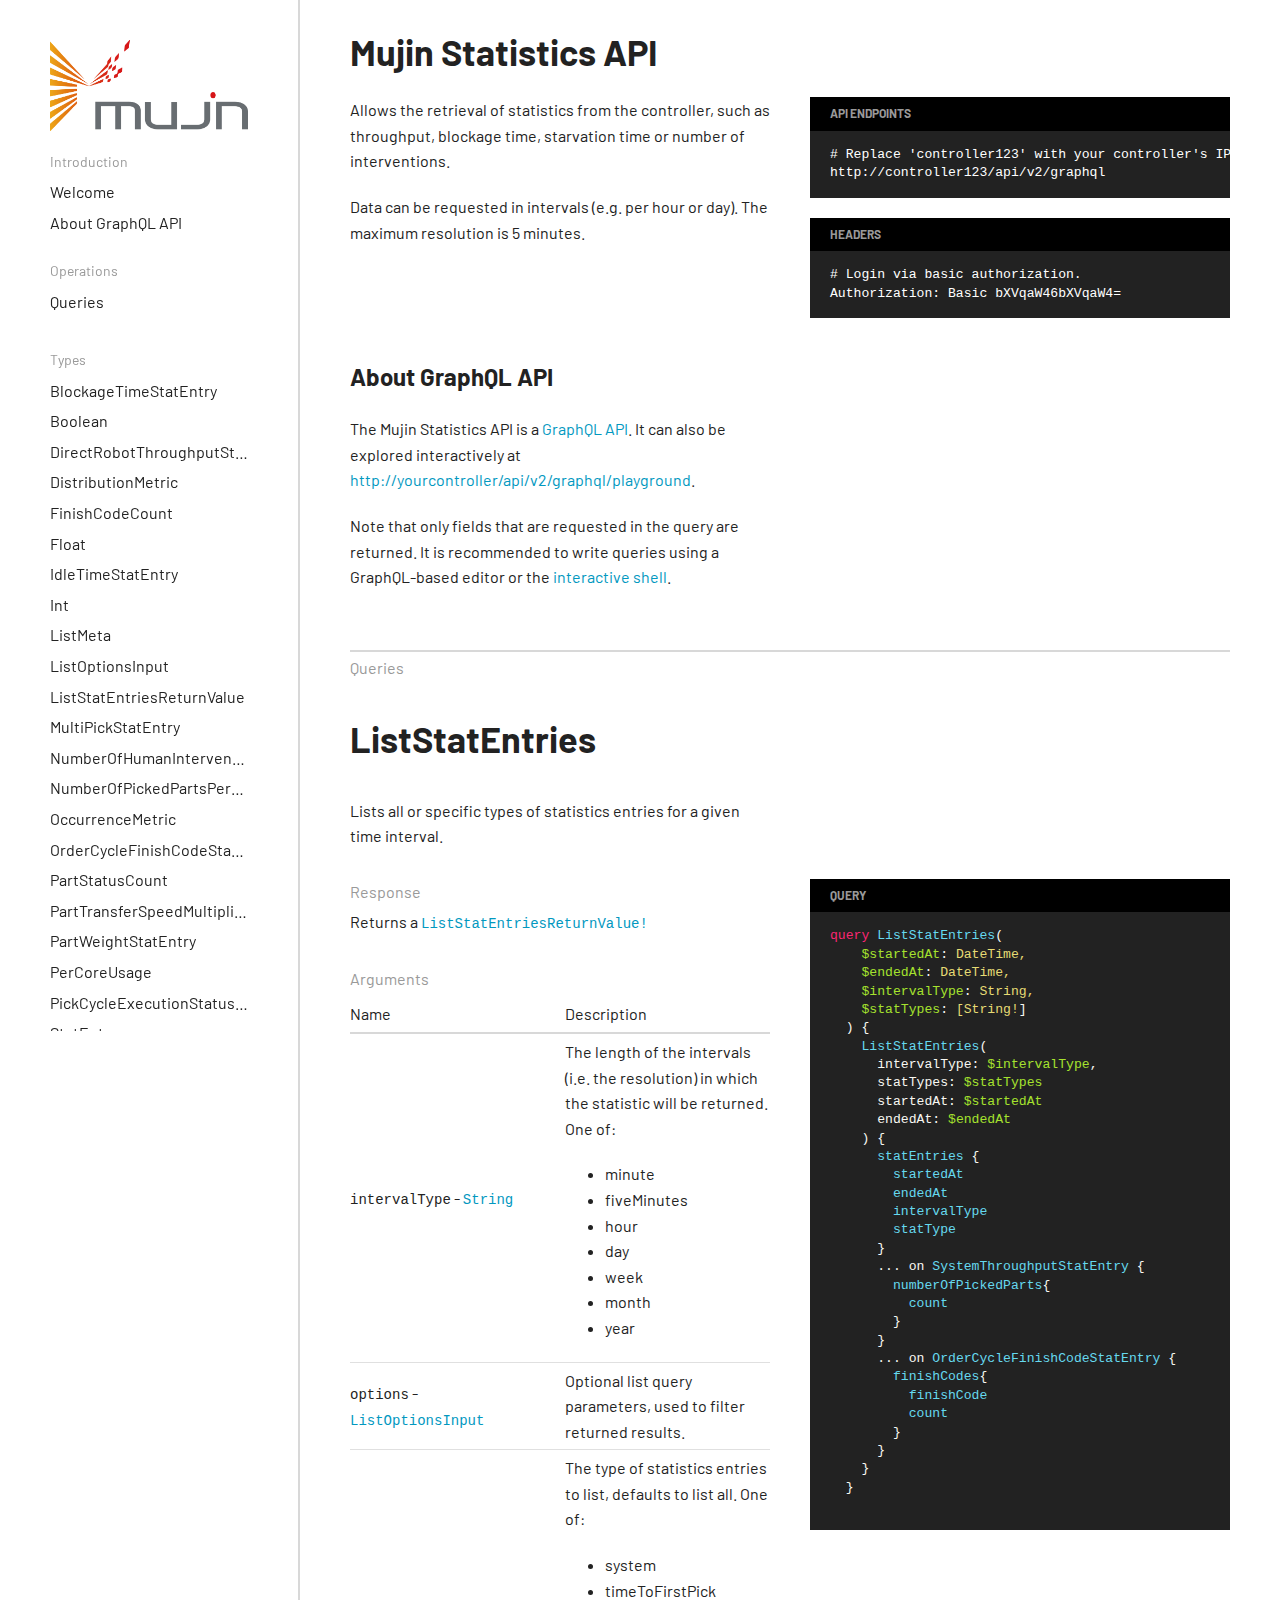
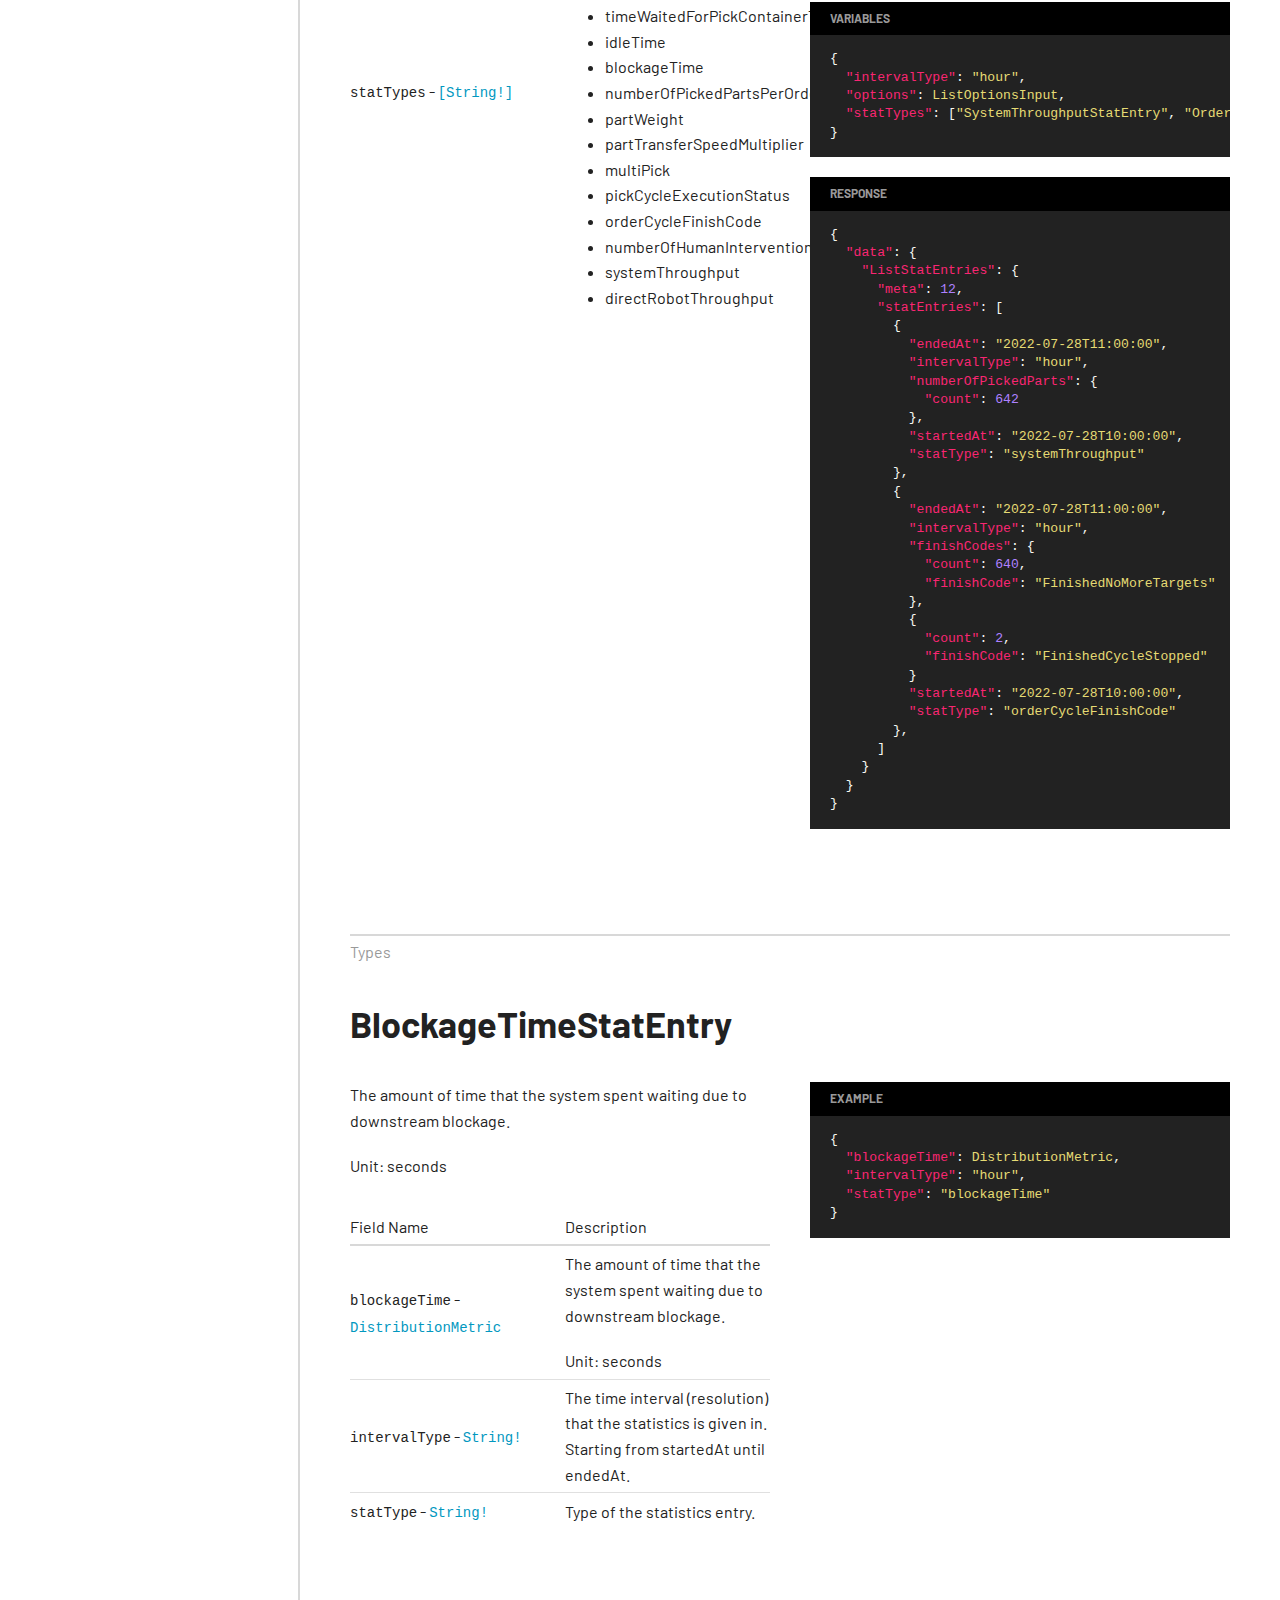
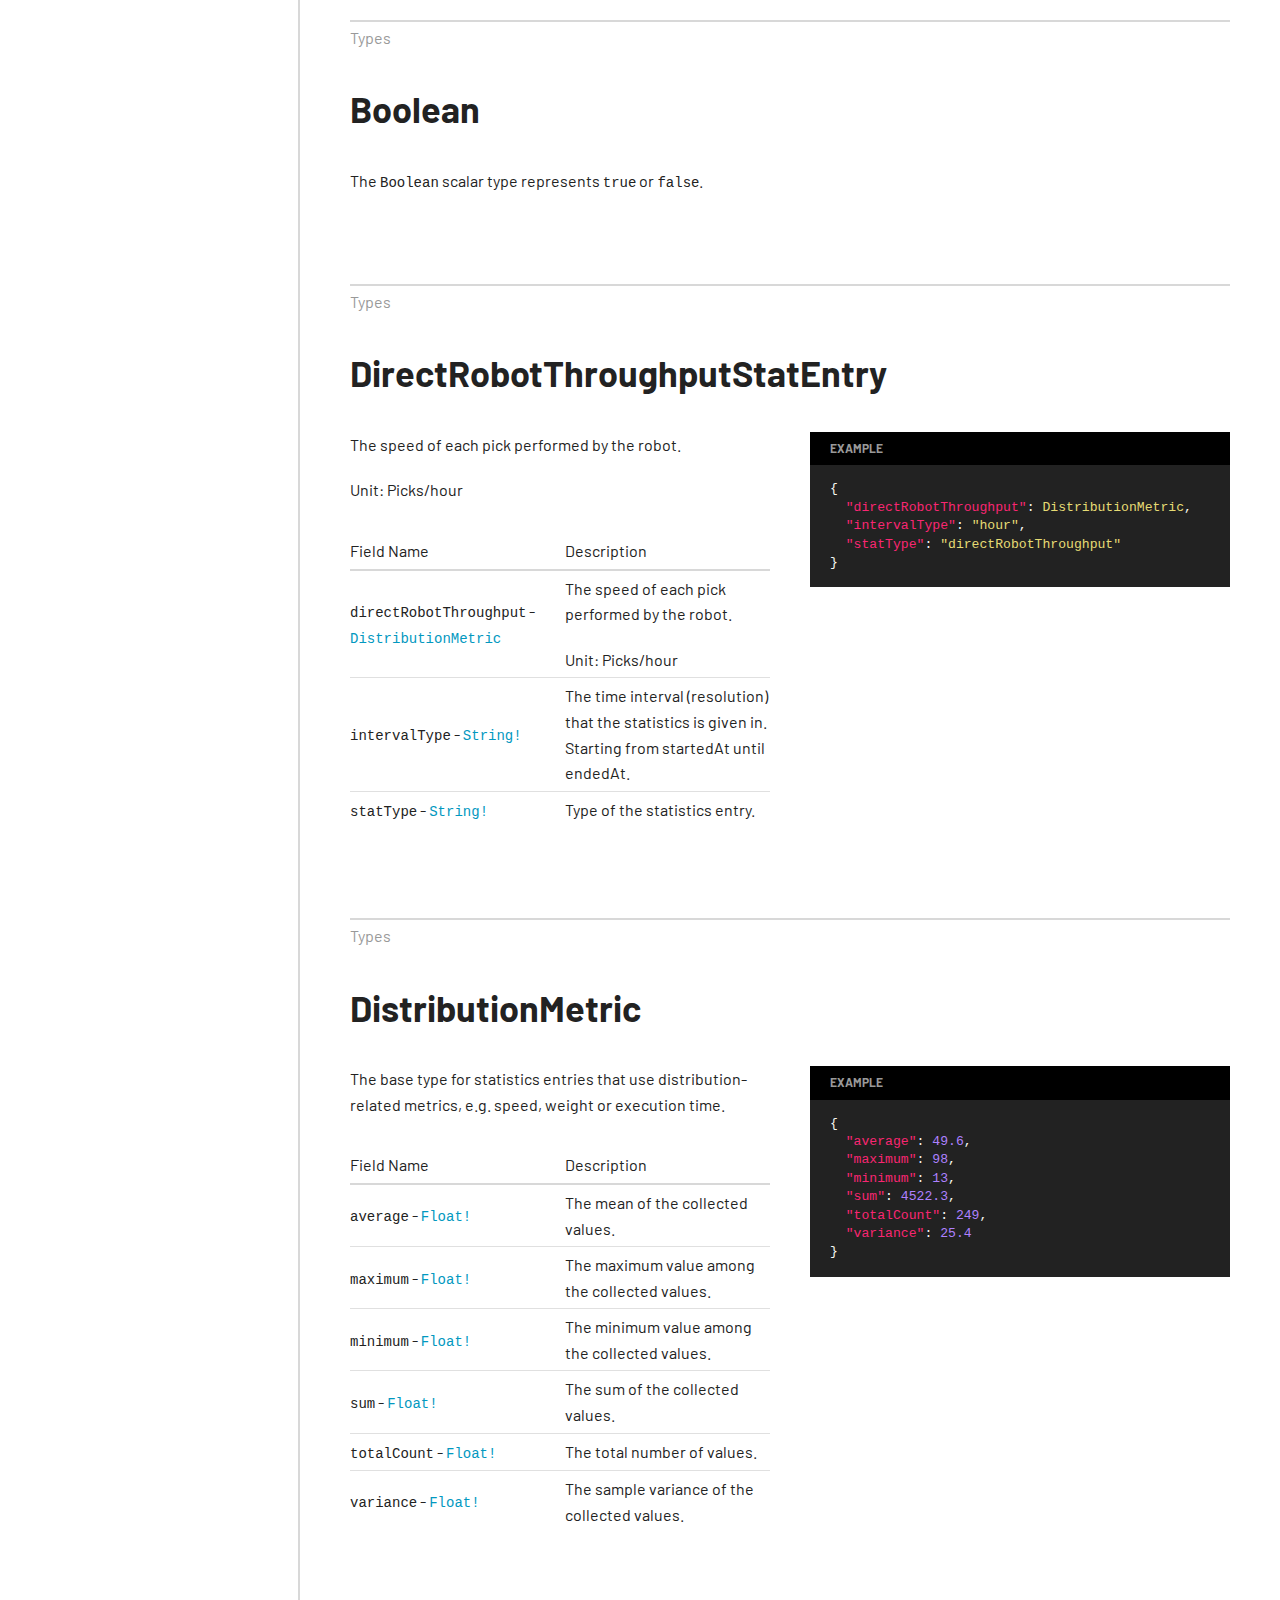
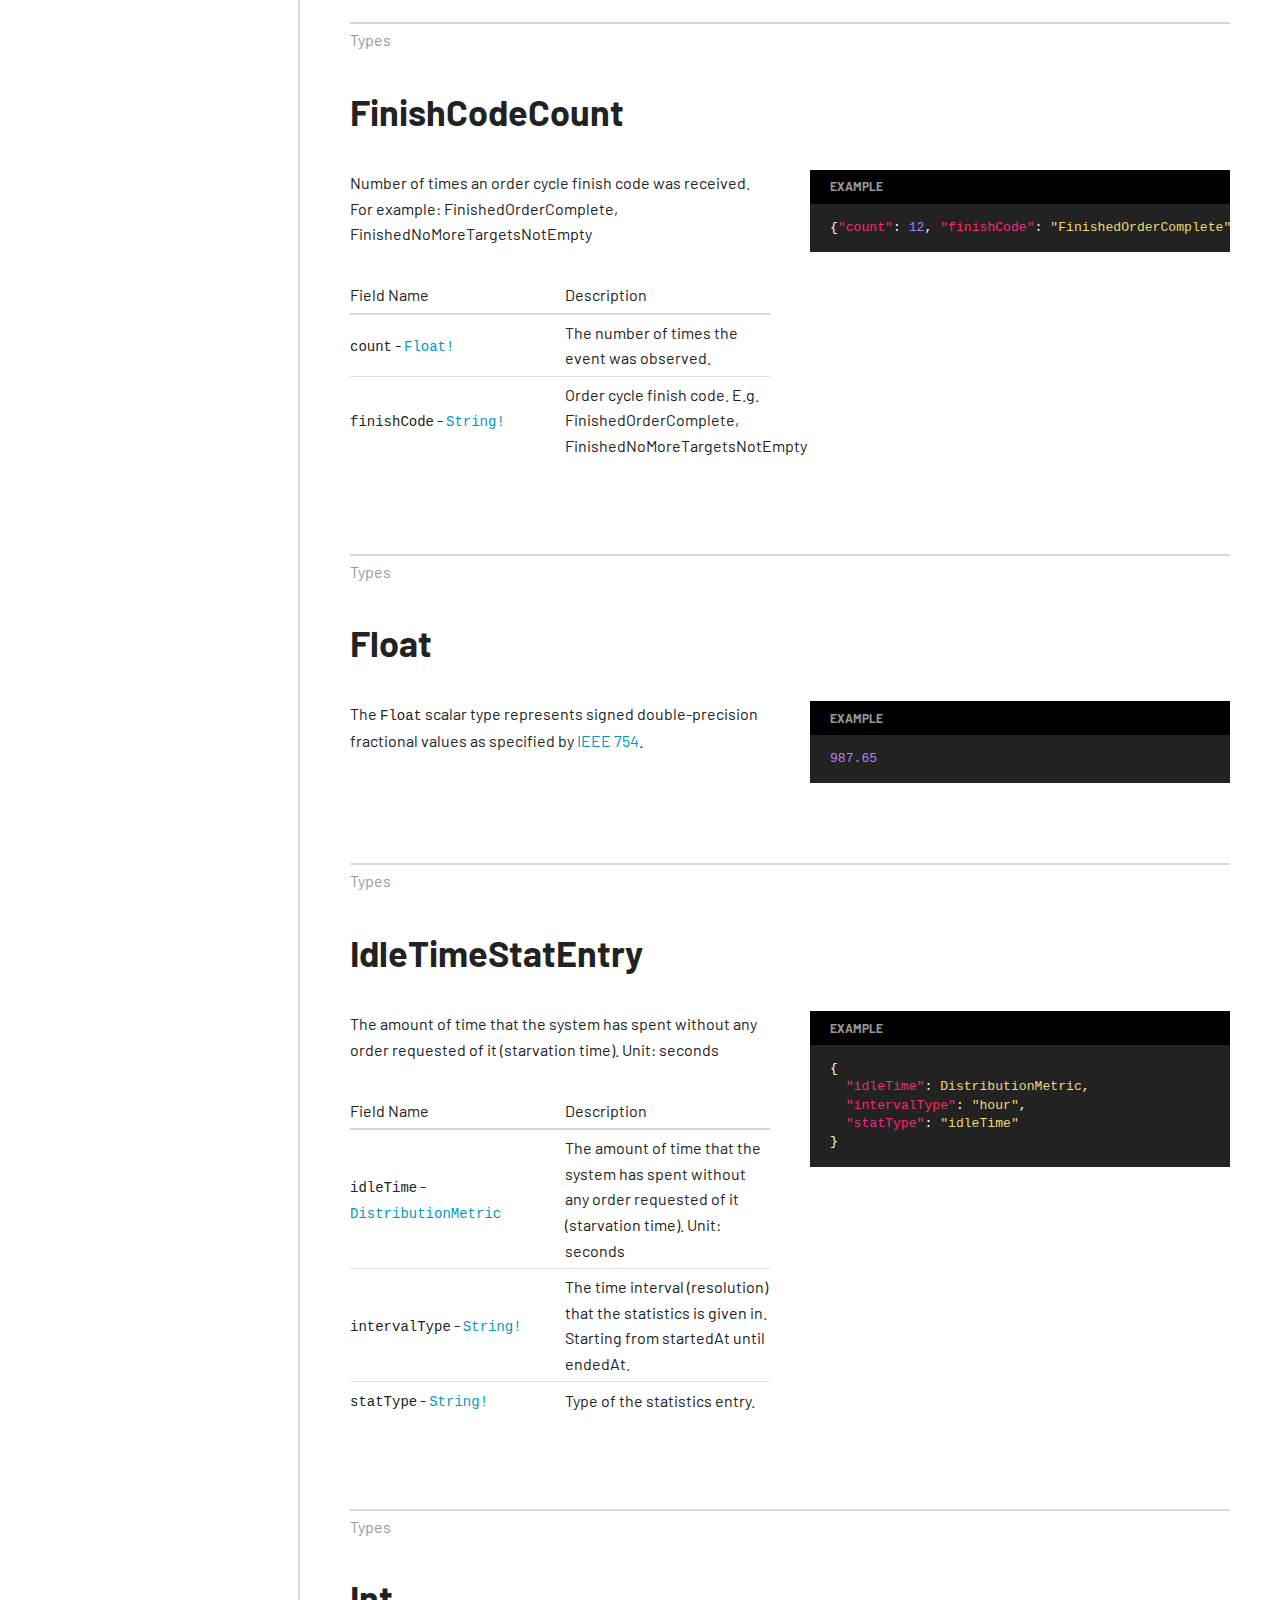
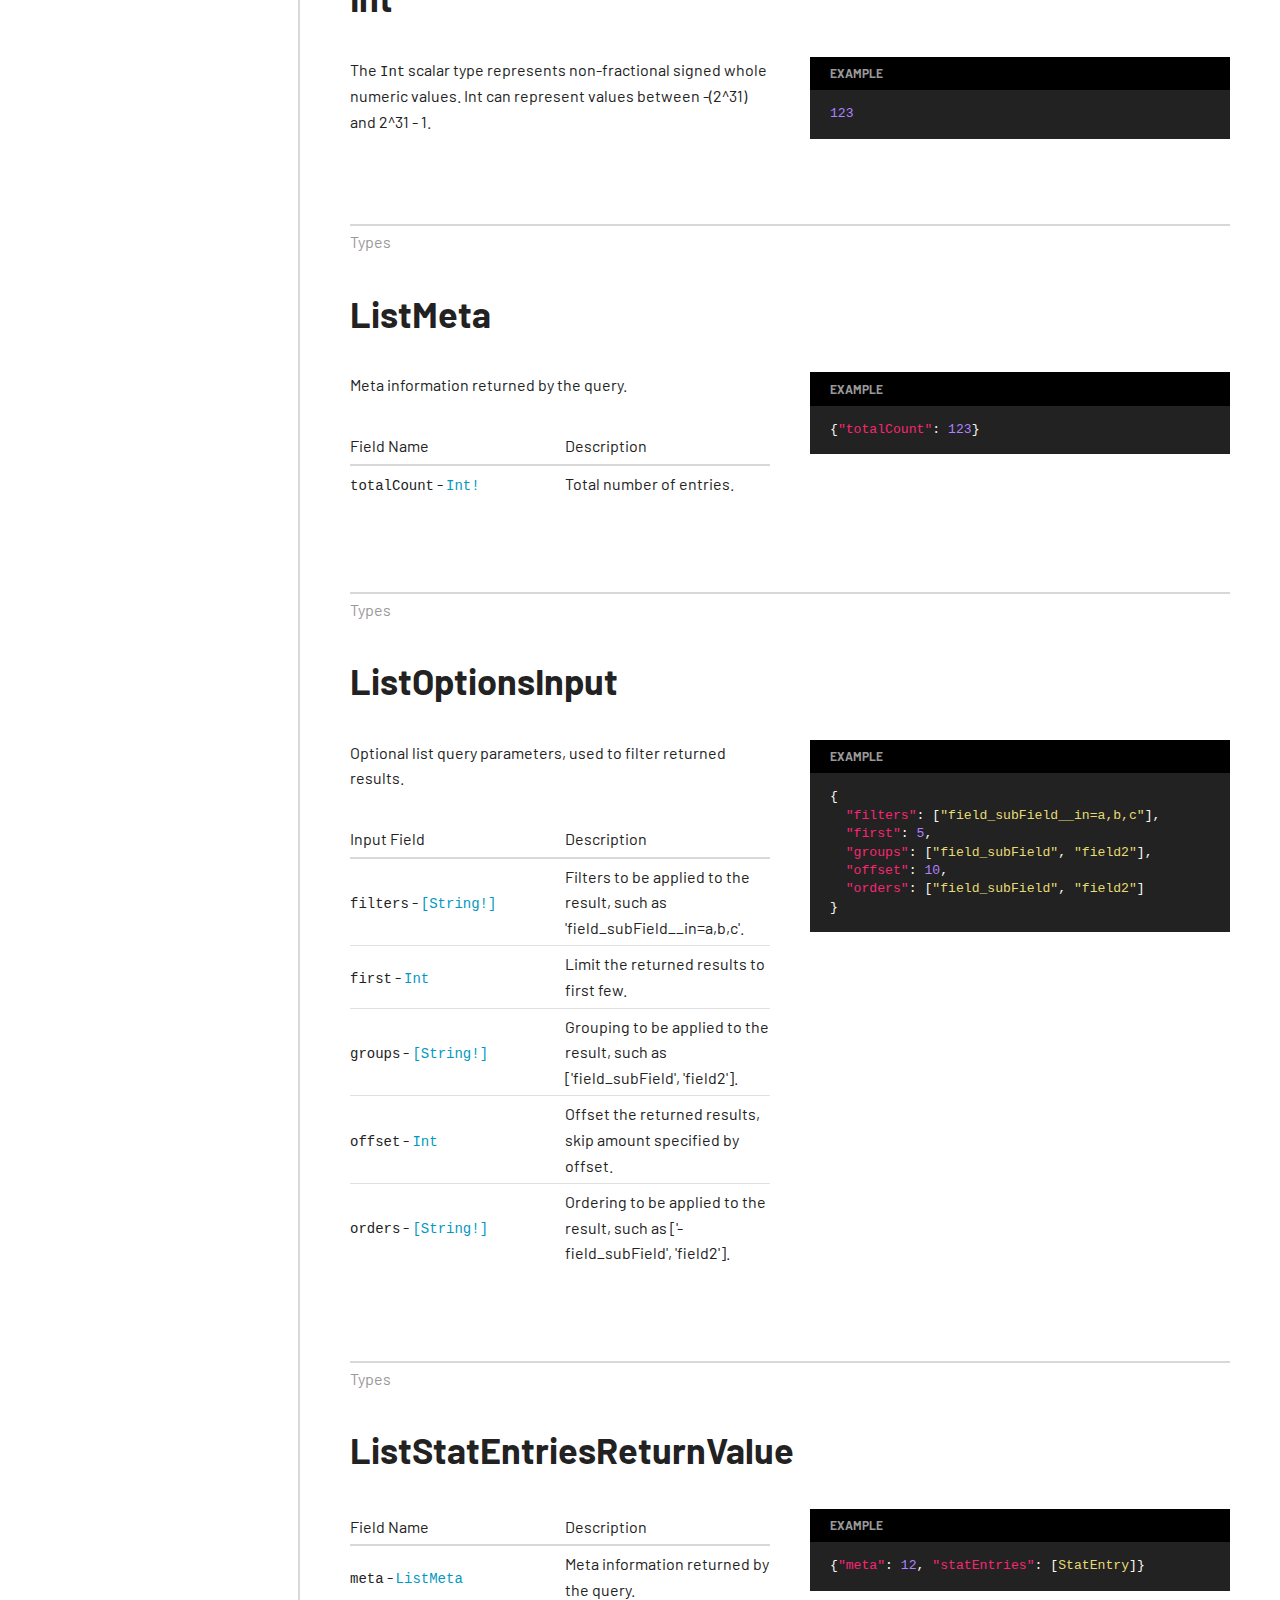
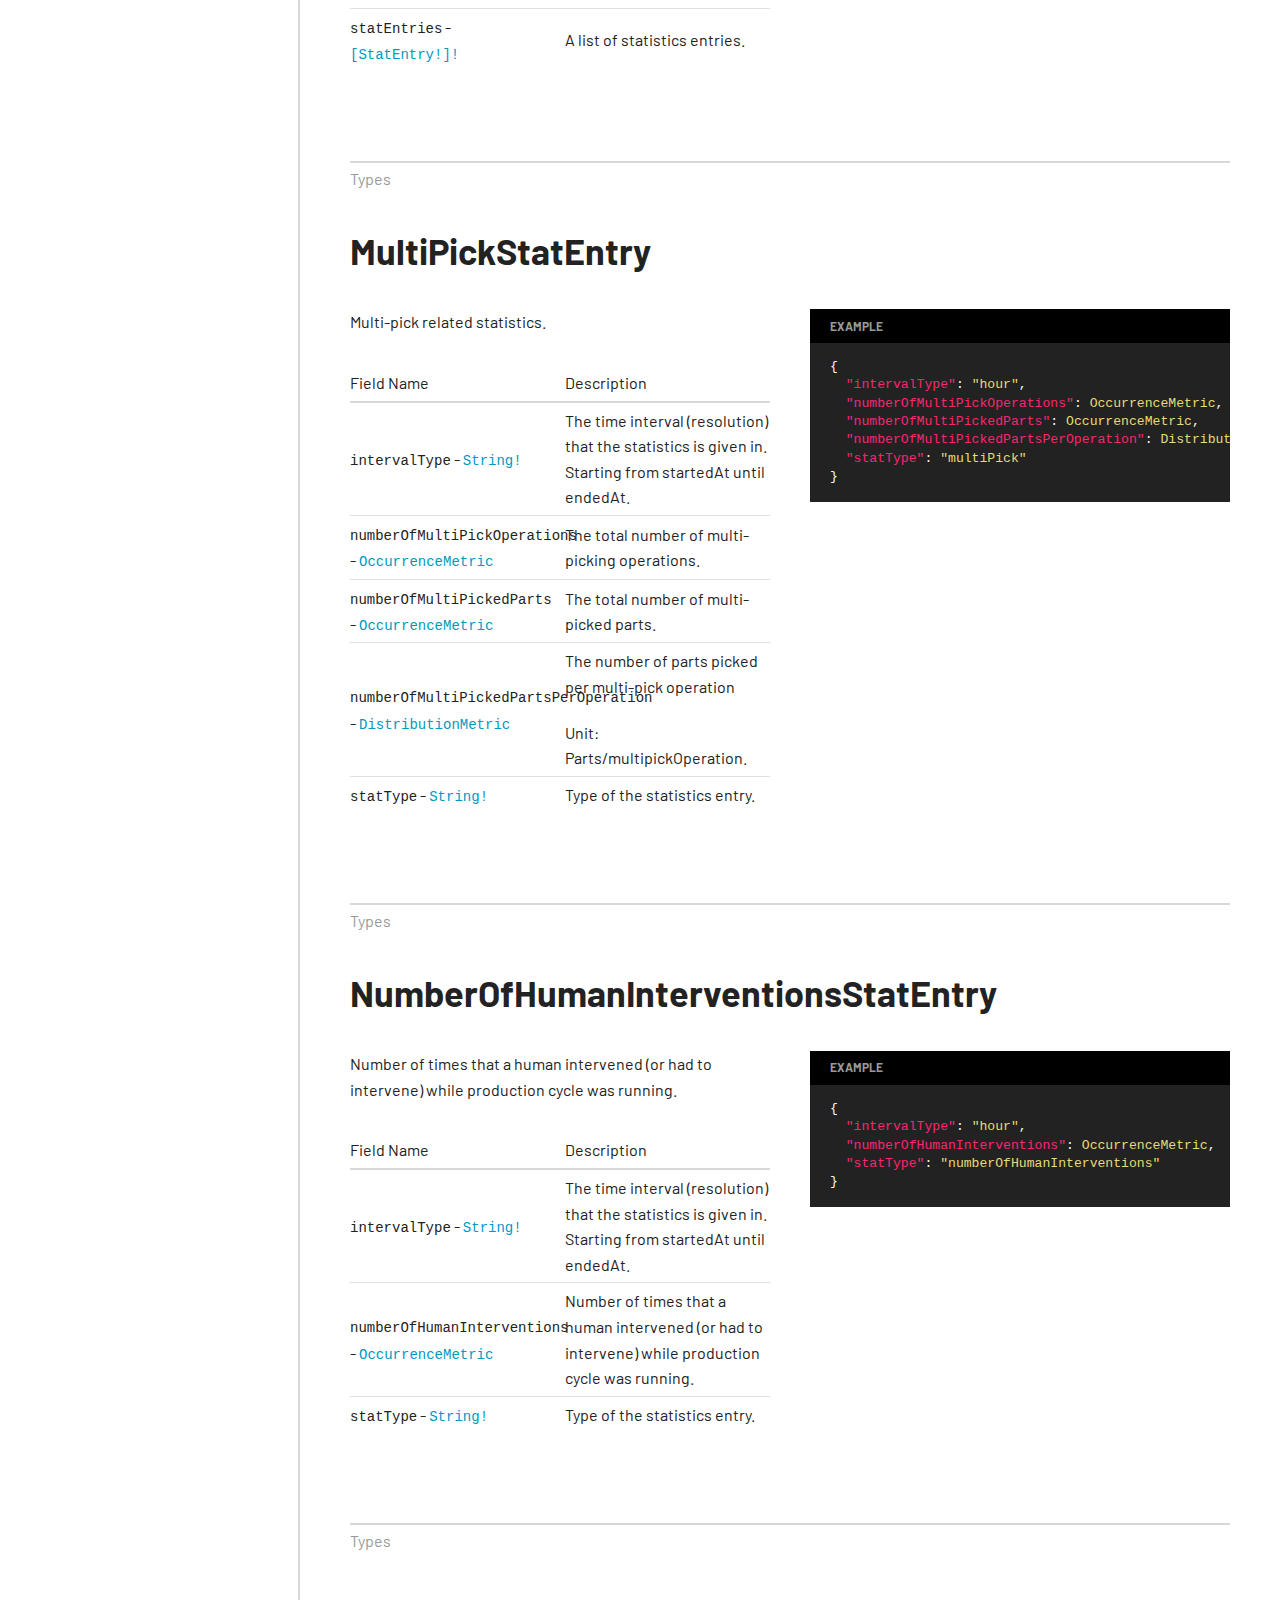
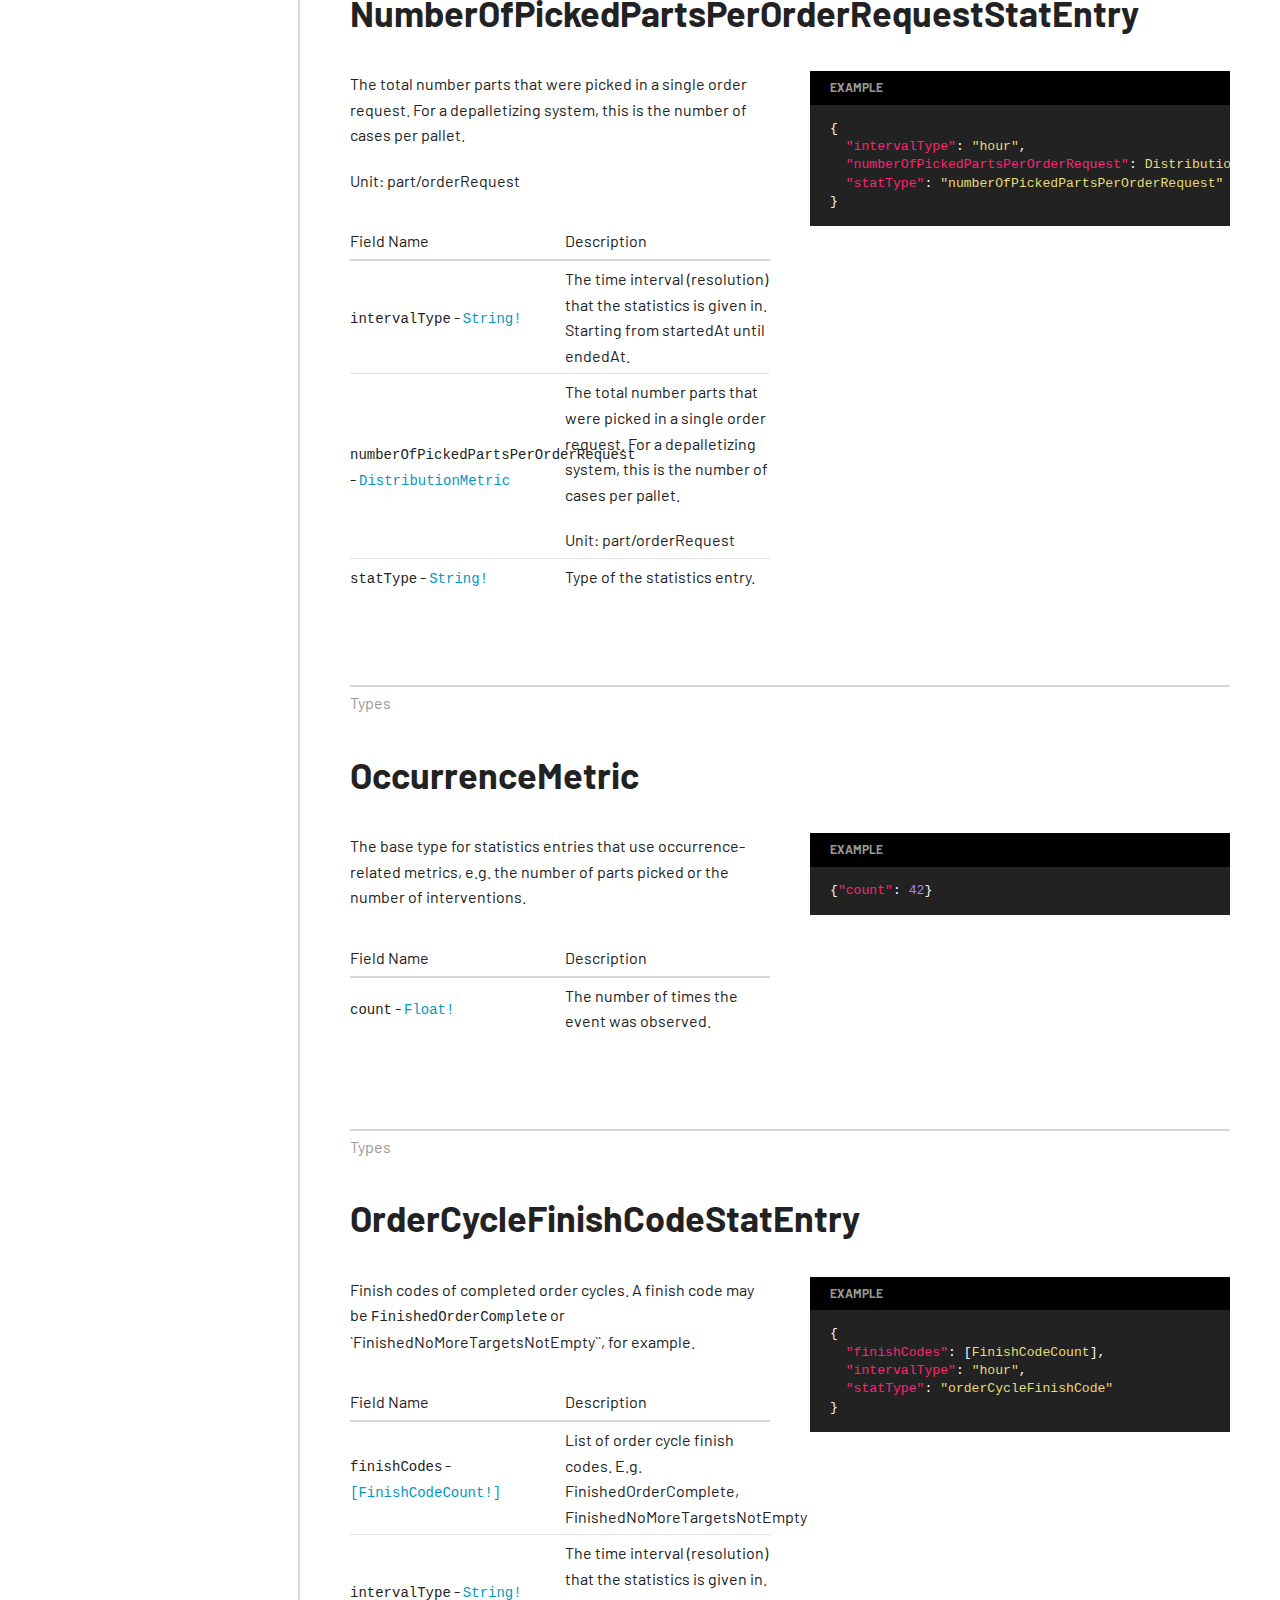
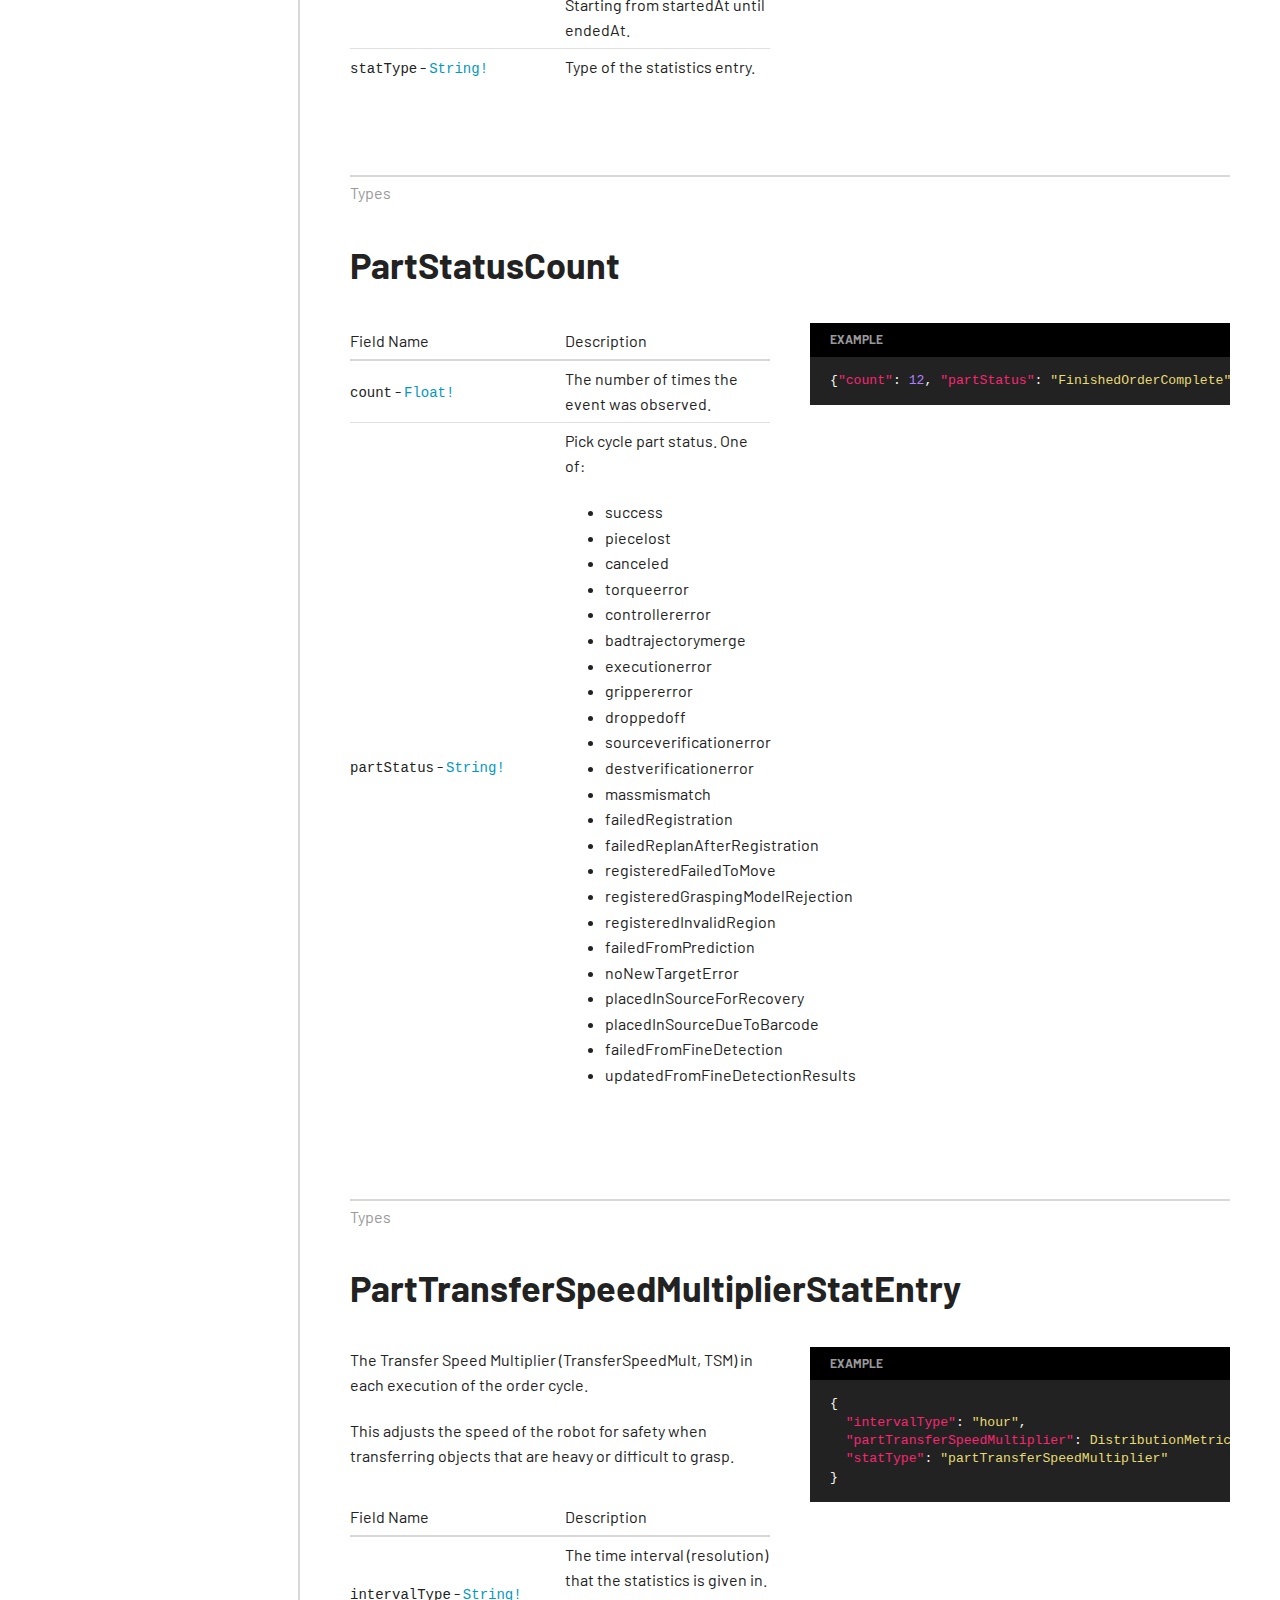
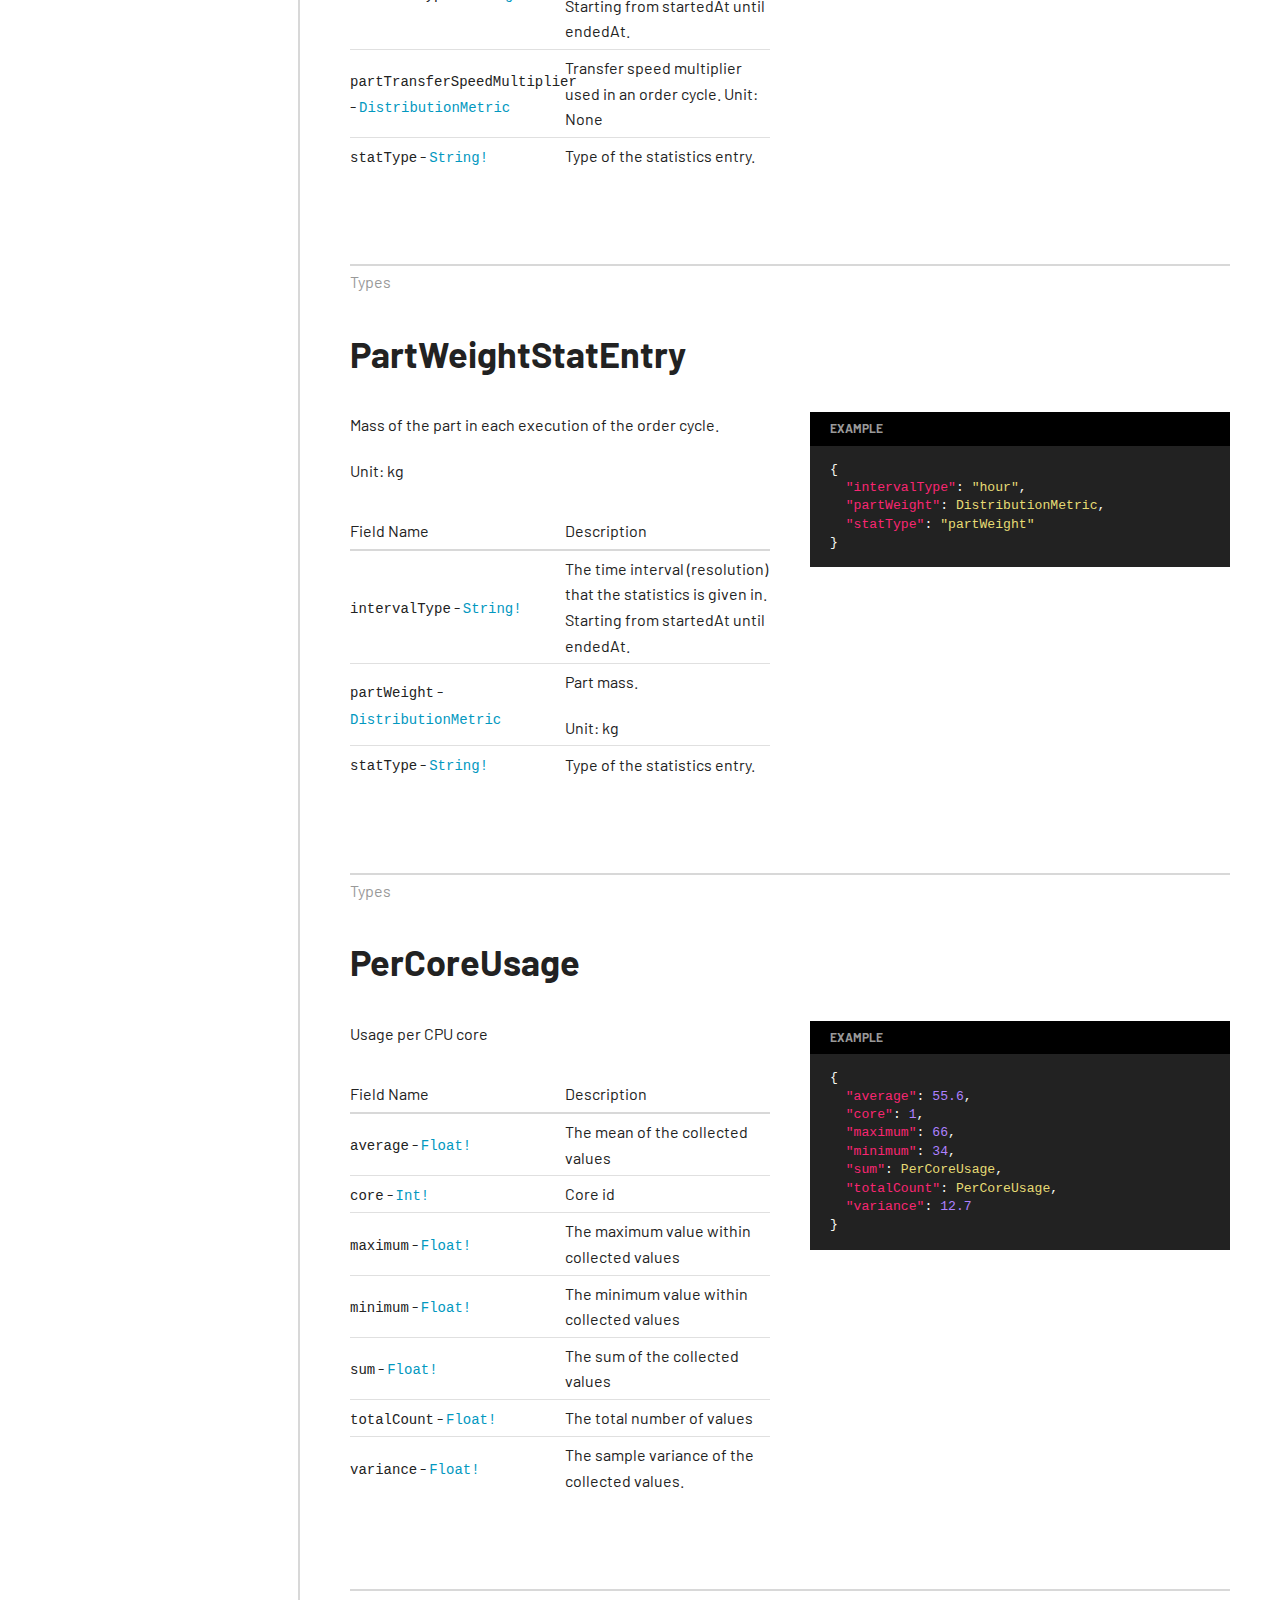
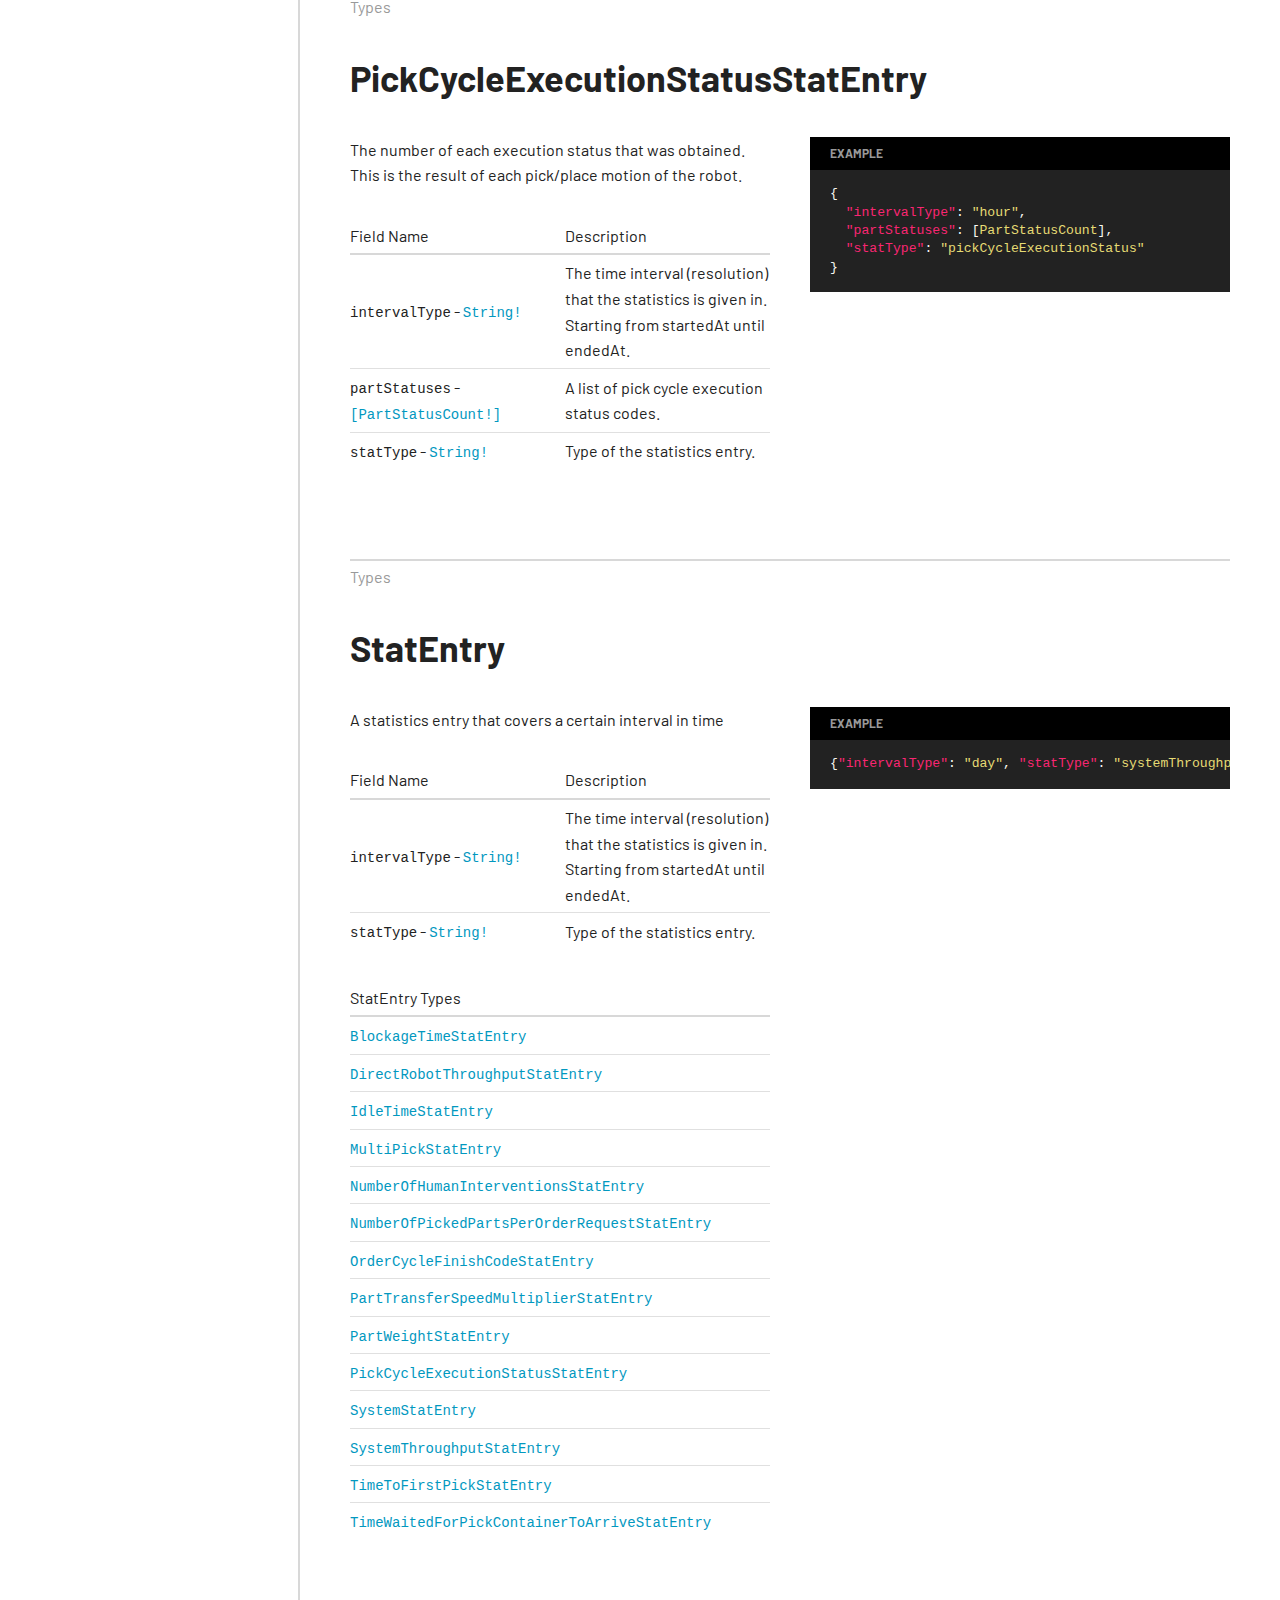
==== en/statsapi/index.html @ 2dc6da7b "deploy: c2500e55e8321f5e32e0550d6ab6f8b3607eb8a6" ====
<!doctype html>
<html class="no-js" lang="en">
  <head>
    <meta charset="utf-8" />
    <meta name="viewport" content="width=device-width, initial-scale=1.0" />
    <link rel="icon" type="image/png" href="images/favicon.png" sizes="32x32">
    <title>Mujin Statistics API</title>
    <link rel="stylesheet" href="stylesheets/spectaql.min.css" />
    <script src="javascripts/spectaql.min.js"></script>
  </head>
  <body id="spectaql">
    <div id="page" class="drawer-layout">
      <div id="sidebar">
        <div class="sidebar-top-container">
          <div id="logo">
            <img src="images/logo.png" title="Mujin Statistics API" /> </div>
          <button class="close-button" type="button">
            <span aria-hidden="true">×</span>
            <span class="sr-only">Close menu</span>
          </button>
        </div>
        <nav id="nav" role="navigation">
          <div class="nav-group">
            <h4 class="nav-group-title">Introduction</h4>
            <ul class="nav-group-items">
              <li>
                <a href="#introduction">Welcome</a>
              </li>
              <li>
                <a href="#introduction-item-0">About GraphQL API</a>
              </li>
            </ul>
          </div>
          <div class="nav-group">
            <h4 class="nav-group-title">Operations</h4>
            <ul class="nav-group-items">
              <li class="nav-group-section">
                <h5 class="nav-group-section-title">
                  <a href="#group-Operations-Queries">Queries</a>
                </h5>
                <ul class="nav-group-section-items">
                  <li>
                    <a href="#query-ListStatEntries">ListStatEntries</a>
                  </li>
                </ul>
              </li>
              <li>
                <a href="#"></a>
              </li>
            </ul>
          </div>
          <div class="nav-group">
            <h4 class="nav-group-title">Types</h4>
            <ul class="nav-group-items">
              <li>
                <a href="#definition-BlockageTimeStatEntry">BlockageTimeStatEntry</a>
              </li>
              <li>
                <a href="#definition-Boolean">Boolean</a>
              </li>
              <li>
                <a href="#definition-DirectRobotThroughputStatEntry">DirectRobotThroughputStatEntry</a>
              </li>
              <li>
                <a href="#definition-DistributionMetric">DistributionMetric</a>
              </li>
              <li>
                <a href="#definition-FinishCodeCount">FinishCodeCount</a>
              </li>
              <li>
                <a href="#definition-Float">Float</a>
              </li>
              <li>
                <a href="#definition-IdleTimeStatEntry">IdleTimeStatEntry</a>
              </li>
              <li>
                <a href="#definition-Int">Int</a>
              </li>
              <li>
                <a href="#definition-ListMeta">ListMeta</a>
              </li>
              <li>
                <a href="#definition-ListOptionsInput">ListOptionsInput</a>
              </li>
              <li>
                <a href="#definition-ListStatEntriesReturnValue">ListStatEntriesReturnValue</a>
              </li>
              <li>
                <a href="#definition-MultiPickStatEntry">MultiPickStatEntry</a>
              </li>
              <li>
                <a href="#definition-NumberOfHumanInterventionsStatEntry">NumberOfHumanInterventionsStatEntry</a>
              </li>
              <li>
                <a href="#definition-NumberOfPickedPartsPerOrderRequestStatEntry">NumberOfPickedPartsPerOrderRequestStatEntry</a>
              </li>
              <li>
                <a href="#definition-OccurrenceMetric">OccurrenceMetric</a>
              </li>
              <li>
                <a href="#definition-OrderCycleFinishCodeStatEntry">OrderCycleFinishCodeStatEntry</a>
              </li>
              <li>
                <a href="#definition-PartStatusCount">PartStatusCount</a>
              </li>
              <li>
                <a href="#definition-PartTransferSpeedMultiplierStatEntry">PartTransferSpeedMultiplierStatEntry</a>
              </li>
              <li>
                <a href="#definition-PartWeightStatEntry">PartWeightStatEntry</a>
              </li>
              <li>
                <a href="#definition-PerCoreUsage">PerCoreUsage</a>
              </li>
              <li>
                <a href="#definition-PickCycleExecutionStatusStatEntry">PickCycleExecutionStatusStatEntry</a>
              </li>
              <li>
                <a href="#definition-StatEntry">StatEntry</a>
              </li>
              <li>
                <a href="#definition-String">String</a>
              </li>
              <li>
                <a href="#definition-SystemCPUStatus">SystemCPUStatus</a>
              </li>
              <li>
                <a href="#definition-SystemMemoryStatus">SystemMemoryStatus</a>
              </li>
              <li>
                <a href="#definition-SystemStatEntry">SystemStatEntry</a>
              </li>
              <li>
                <a href="#definition-SystemThroughputStatEntry">SystemThroughputStatEntry</a>
              </li>
              <li>
                <a href="#definition-TimeToFirstPickStatEntry">TimeToFirstPickStatEntry</a>
              </li>
              <li>
                <a href="#definition-TimeWaitedForPickContainerToArriveStatEntry">TimeWaitedForPickContainerToArriveStatEntry</a>
              </li>
            </ul>
          </div>
        </nav>
      </div>
      <div id="docs">
        <div id="mobile-navbar">
          <button class="sidebar-open-button" type="button">
            <span class="hamburger"></span>
            <span class="sr-only">All topics</span>
          </button>
        </div>
        <article id="content">
          <h1 class="doc-heading">Mujin Statistics API</h1>
          <div id="introduction" data-traverse-target="introduction">
            <div id="welcome" class="doc-row">
              <div class="doc-copy">
                <p>Allows the retrieval of statistics from the controller, such as throughput, blockage time, starvation time or number of interventions.</p>
                <p>Data can be requested in intervals (e.g. per hour or day). The maximum resolution is 5 minutes.</p>
              </div>
              <div class="doc-examples">
                <div class="example-section welcome-api-endpoints-section example-section-is-code">
                  <h5>API Endpoints</h5> <pre><code># Replace &#x27;controller123&#x27; with your controller&#x27;s IP:
http://controller123/api/v2/graphql
</code></pre> </div>
                <div class="example-section welcome-api-endpoints-section example-section-is-code">
                  <h5>Headers</h5> <pre><code># Login via basic authorization.
Authorization: Basic bXVqaW46bXVqaW4&#x3D;</code></pre> </div>
              </div>
            </div>
            <div id="introduction-item-0" class="introduction-item" data-traverse-target="introduction-item-0">
              <h2 class="introduction-item-title">About GraphQL API</h2>
              <div class="doc-row">
                <div class="doc-copy">
                  <p>The Mujin Statistics API is a
                    <a href="https://graphql.org/learn/">GraphQL API</a>. It can also be explored interactively at
                    <a href="http://yourcontroller/api/v2/graphql/playground">http://yourcontroller/api/v2/graphql/playground</a>.</p>
                  <p>Note that only fields that are requested in the query are returned. It is recommended to write queries using a GraphQL-based editor or the
                    <a href="http://yourcontroller/api/v2/graphql/playground">interactive shell</a>.</p>
                </div>
                <div class="doc-examples"> </div>
              </div>
            </div>
          </div>
          <h1 id="group-Operations-Queries" class="group-heading" data-traverse-target="group-Operations-Queries">Queries</h1>
          <section id="query-ListStatEntries" class="operation operation-query" data-traverse-target="query-ListStatEntries">
            <h2 class="operation-heading "> <code>ListStatEntries</code> </h2>
            <div class="doc-row">
              <div class="doc-copy">
                <div class="operation-description doc-copy-section">
                  <h5>Description</h5>
                  <p>Lists all or specific types of statistics entries for a given time interval.</p>
                </div>
              </div>
            </div>
            <div class="doc-row">
              <div class="doc-copy">
                <div class="operation-response doc-copy-section">
                  <h5>Response</h5>
                  <p> Returns a
                    <a href="#definition-ListStatEntriesReturnValue"><code>ListStatEntriesReturnValue!</code></a>
                  </p>
                </div>
                <div class="operation-arguments doc-copy-section">
                  <h5>Arguments</h5>
                  <table>
                    <thead>
                      <tr>
                        <th>Name</th>
                        <th>Description</th>
                      </tr>
                    </thead>
                    <tbody>
                      <tr>
                        <td>
                          <span class="property-name"><code>intervalType</code></span> -
                          <span class="property-type">
                            <a href="#definition-String"><code>String</code></a>
                          </span>
                        </td>
                        <td>
                          <p>The length of the intervals (i.e. the resolution) in which the statistic will be returned. One of:</p>
                          <ul>
                            <li>minute</li>
                            <li>fiveMinutes</li>
                            <li>hour</li>
                            <li>day</li>
                            <li>week</li>
                            <li>month</li>
                            <li>year</li>
                          </ul>
                        </td>
                      </tr>
                      <tr>
                        <td>
                          <span class="property-name"><code>options</code></span> -
                          <span class="property-type">
                            <a href="#definition-ListOptionsInput"><code>ListOptionsInput</code></a>
                          </span>
                        </td>
                        <td> Optional list query parameters, used to filter returned results. </td>
                      </tr>
                      <tr>
                        <td>
                          <span class="property-name"><code>statTypes</code></span> -
                          <span class="property-type">
                            <a href="#definition-String"><code>[String!]</code></a>
                          </span>
                        </td>
                        <td>
                          <p>The type of statistics entries to list, defaults to list all. One of:</p>
                          <ul>
                            <li>system</li>
                            <li>timeToFirstPick</li>
                            <li>timeWaitedForPickContainerToArrive</li>
                            <li>idleTime</li>
                            <li>blockageTime</li>
                            <li>numberOfPickedPartsPerOrderRequest</li>
                            <li>partWeight</li>
                            <li>partTransferSpeedMultiplier</li>
                            <li>multiPick</li>
                            <li>pickCycleExecutionStatus</li>
                            <li>orderCycleFinishCode</li>
                            <li>numberOfHumanInterventions</li>
                            <li>systemThroughput</li>
                            <li>directRobotThroughput</li>
                          </ul>
                        </td>
                      </tr>
                    </tbody>
                  </table>
                </div>
              </div>
              <div class="doc-examples">
                <h4 class="example-heading">Example</h4>
                <div class="example-section example-section-is-code operation-query-example">
                  <h5>Query</h5>
                  <html>
                  <head></head>
                  <body><pre><code class="hljs language-gql"><span class="hljs-symbol"><span class="hljs-keyword">query</span> ListStatEntries<span class="hljs-tag">(
    <span class="hljs-code">$startedAt</span>:<span class="hljs-type"> DateTime,</span>
    <span class="hljs-code">$endedAt</span>:<span class="hljs-type"> DateTime,</span>
    <span class="hljs-code">$intervalType</span>:<span class="hljs-type"> String,</span>
    <span class="hljs-code">$statTypes</span>: <span class="hljs-type">[String!</span>]
  )</span> <span class="hljs-tag">{
    <span class="hljs-symbol">ListStatEntries<span class="hljs-tag">(
      intervalType: <span class="hljs-code">$intervalType</span>,
      statTypes: <span class="hljs-code">$statTypes</span>
      startedAt: <span class="hljs-code">$startedAt</span>
      endedAt: <span class="hljs-code">$endedAt</span>
    )</span> <span class="hljs-tag">{
      <span class="hljs-symbol">statEntries <span class="hljs-tag">{
        <span class="hljs-symbol">startedAt</span>
        <span class="hljs-symbol">endedAt</span>
        <span class="hljs-symbol">intervalType</span>
        <span class="hljs-symbol">statType</span>
      }</span></span>
      ... on <span class="hljs-symbol">SystemThroughputStatEntry <span class="hljs-tag">{
        <span class="hljs-symbol">numberOfPickedParts</span>{
          <span class="hljs-symbol">count</span>
        }
      }</span></span></span></span>
      ... on <span class="hljs-symbol">OrderCycleFinishCodeStatEntry <span class="hljs-tag">{
        <span class="hljs-symbol">finishCodes</span>{
          <span class="hljs-symbol">finishCode</span>
          <span class="hljs-symbol">count</span>
        }
      }</span></span>
    }</span></span>
  }</span></span>
  </code>

</pre> </body>
                  </html>
                </div>
                <div class="example-section example-section-is-code operation-variables-example">
                  <h5>Variables</h5>
                  <html>
                  <head></head>
                  <body><pre><code class="hljs language-json"><span class="hljs-punctuation">{</span>
  <span class="hljs-attr">"intervalType"</span><span class="hljs-punctuation">:</span> <span class="hljs-string">"hour"</span><span class="hljs-punctuation">,</span>
  <span class="hljs-attr">"options"</span><span class="hljs-punctuation">:</span> <span class="hljs-string">ListOptionsInput</span><span class="hljs-punctuation">,</span>
  <span class="hljs-attr">"statTypes"</span><span class="hljs-punctuation">:</span> <span class="hljs-punctuation">[</span><span class="hljs-string">"SystemThroughputStatEntry"</span><span class="hljs-punctuation">,</span> <span class="hljs-string">"OrderCycleFinishCodeStatEntry"</span><span class="hljs-punctuation">]</span>
<span class="hljs-punctuation">}</span>
</code></pre> </body>
                  </html>
                </div>
                <div class="example-section example-section-is-code operation-response-example">
                  <h5>Response</h5>
                  <html>
                  <head></head>
                  <body><pre><code class="hljs language-json"><span class="hljs-punctuation">{</span>
  <span class="hljs-attr">"data"</span><span class="hljs-punctuation">:</span> <span class="hljs-punctuation">{</span>
    <span class="hljs-attr">"ListStatEntries"</span><span class="hljs-punctuation">:</span> <span class="hljs-punctuation">{</span>
      <span class="hljs-attr">"meta"</span><span class="hljs-punctuation">:</span> <span class="hljs-number">12</span><span class="hljs-punctuation">,</span>
      <span class="hljs-attr">"statEntries"</span><span class="hljs-punctuation">:</span> <span class="hljs-punctuation">[</span>
        <span class="hljs-punctuation">{</span>
          <span class="hljs-attr">"endedAt"</span><span class="hljs-punctuation">:</span> <span class="hljs-string">"2022-07-28T11:00:00"</span><span class="hljs-punctuation">,</span>
          <span class="hljs-attr">"intervalType"</span><span class="hljs-punctuation">:</span> <span class="hljs-string">"hour"</span><span class="hljs-punctuation">,</span>
          <span class="hljs-attr">"numberOfPickedParts"</span><span class="hljs-punctuation">:</span> <span class="hljs-punctuation">{</span>
            <span class="hljs-attr">"count"</span><span class="hljs-punctuation">:</span> <span class="hljs-number">642</span>
          <span class="hljs-punctuation">}</span><span class="hljs-punctuation">,</span>
          <span class="hljs-attr">"startedAt"</span><span class="hljs-punctuation">:</span> <span class="hljs-string">"2022-07-28T10:00:00"</span><span class="hljs-punctuation">,</span>
          <span class="hljs-attr">"statType"</span><span class="hljs-punctuation">:</span> <span class="hljs-string">"systemThroughput"</span>
        <span class="hljs-punctuation">}</span><span class="hljs-punctuation">,</span>
        <span class="hljs-punctuation">{</span>
          <span class="hljs-attr">"endedAt"</span><span class="hljs-punctuation">:</span> <span class="hljs-string">"2022-07-28T11:00:00"</span><span class="hljs-punctuation">,</span>
          <span class="hljs-attr">"intervalType"</span><span class="hljs-punctuation">:</span> <span class="hljs-string">"hour"</span><span class="hljs-punctuation">,</span>
          <span class="hljs-attr">"finishCodes"</span><span class="hljs-punctuation">:</span> <span class="hljs-punctuation">{</span>
            <span class="hljs-attr">"count"</span><span class="hljs-punctuation">:</span> <span class="hljs-number">640</span><span class="hljs-punctuation">,</span>
            <span class="hljs-attr">"finishCode"</span><span class="hljs-punctuation">:</span> <span class="hljs-string">"FinishedNoMoreTargets"</span>
          <span class="hljs-punctuation">}</span><span class="hljs-punctuation">,</span> 
          <span class="hljs-punctuation">{</span>
            <span class="hljs-attr">"count"</span><span class="hljs-punctuation">:</span> <span class="hljs-number">2</span><span class="hljs-punctuation">,</span>
            <span class="hljs-attr">"finishCode"</span><span class="hljs-punctuation">:</span> <span class="hljs-string">"FinishedCycleStopped"</span>
          <span class="hljs-punctuation">}</span>
          <span class="hljs-attr">"startedAt"</span><span class="hljs-punctuation">:</span> <span class="hljs-string">"2022-07-28T10:00:00"</span><span class="hljs-punctuation">,</span>
          <span class="hljs-attr">"statType"</span><span class="hljs-punctuation">:</span> <span class="hljs-string">"orderCycleFinishCode"</span>
        <span class="hljs-punctuation">}</span><span class="hljs-punctuation">,</span>
      <span class="hljs-punctuation">]</span>
    <span class="hljs-punctuation">}</span>
  <span class="hljs-punctuation">}</span>
<span class="hljs-punctuation">}</span>
</code>></pre> </body>
                  </html>
                </div>
              </div>
            </div>
          </section>
          <h1 id="group-Types" class="group-heading" data-traverse-target="group-Types">Types</h1>
          <section id="definition-BlockageTimeStatEntry" class="definition definition-object" data-traverse-target="definition-BlockageTimeStatEntry">
            <h2 class="definition-heading">BlockageTimeStatEntry</h2>
            <div class="doc-row">
              <div class="doc-copy">
                <div class="definition-description doc-copy-section">
                  <h5>Description</h5>
                  <p>The amount of time that the system spent waiting due to downstream blockage.</p>
                  <p>Unit: seconds</p>
                </div>
                <div class="definition-properties doc-copy-section">
                  <h5>Fields</h5>
                  <table>
                    <thead>
                      <tr>
                        <th>Field Name</th>
                        <th>Description</th>
                      </tr>
                    </thead>
                    <tbody>
                      <tr>
                        <td data-property-name="">
                          <span class="property-name"><code>blockageTime</code></span> -
                          <span class="property-type">
                            <a href="#definition-DistributionMetric"><code>DistributionMetric</code></a>
                          </span>
                        </td>
                        <td>
                          <p>The amount of time that the system spent waiting due to downstream blockage.</p>
                          <p>Unit: seconds</p>
                        </td>
                      </tr>
                      <tr>
                        <td data-property-name="">
                          <span class="property-name"><code>intervalType</code></span> -
                          <span class="property-type">
                            <a href="#definition-String"><code>String!</code></a>
                          </span>
                        </td>
                        <td> The time interval (resolution) that the statistics is given in. Starting from startedAt until endedAt. </td>
                      </tr>
                      <tr>
                        <td data-property-name="">
                          <span class="property-name"><code>statType</code></span> -
                          <span class="property-type">
                            <a href="#definition-String"><code>String!</code></a>
                          </span>
                        </td>
                        <td> Type of the statistics entry. </td>
                      </tr>
                    </tbody>
                  </table>
                </div>
              </div>
              <div class="doc-examples">
                <div class="example-section example-section-is-code">
                  <h5>Example</h5>
                  <html>
                  <head></head>
                  <body><pre><code class="hljs language-json"><span class="hljs-punctuation">{</span>
  <span class="hljs-attr">"blockageTime"</span><span class="hljs-punctuation">:</span> <span class="hljs-string">DistributionMetric</span><span class="hljs-punctuation">,</span>
  <span class="hljs-attr">"intervalType"</span><span class="hljs-punctuation">:</span> <span class="hljs-string">"hour"</span><span class="hljs-punctuation">,</span>
  <span class="hljs-attr">"statType"</span><span class="hljs-punctuation">:</span> <span class="hljs-string">"blockageTime"</span>
<span class="hljs-punctuation">}</span>
</code></pre> </body>
                  </html>
                </div>
              </div>
            </div>
          </section>
          <section id="definition-Boolean" class="definition definition-scalar" data-traverse-target="definition-Boolean">
            <div class="definition-group-name">
              <a href="#group-Types">Types</a>
            </div>
            <h2 class="definition-heading">Boolean</h2>
            <div class="doc-row">
              <div class="doc-copy">
                <div class="definition-description doc-copy-section">
                  <h5>Description</h5>
                  <p>The <code>Boolean</code> scalar type represents <code>true</code> or <code>false</code>.</p>
                </div>
              </div>
              <div class="doc-examples"> </div>
            </div>
          </section>
          <section id="definition-DirectRobotThroughputStatEntry" class="definition definition-object" data-traverse-target="definition-DirectRobotThroughputStatEntry">
            <div class="definition-group-name">
              <a href="#group-Types">Types</a>
            </div>
            <h2 class="definition-heading">DirectRobotThroughputStatEntry</h2>
            <div class="doc-row">
              <div class="doc-copy">
                <div class="definition-description doc-copy-section">
                  <h5>Description</h5>
                  <p>The speed of each pick performed by the robot. </p>
                  <p>Unit: Picks/hour</p>
                </div>
                <div class="definition-properties doc-copy-section">
                  <h5>Fields</h5>
                  <table>
                    <thead>
                      <tr>
                        <th>Field Name</th>
                        <th>Description</th>
                      </tr>
                    </thead>
                    <tbody>
                      <tr>
                        <td data-property-name="">
                          <span class="property-name"><code>directRobotThroughput</code></span> -
                          <span class="property-type">
                            <a href="#definition-DistributionMetric"><code>DistributionMetric</code></a>
                          </span>
                        </td>
                        <td>
                          <p>The speed of each pick performed by the robot.</p>
                          <p>Unit: Picks/hour</p>
                        </td>
                      </tr>
                      <tr>
                        <td data-property-name="">
                          <span class="property-name"><code>intervalType</code></span> -
                          <span class="property-type">
                            <a href="#definition-String"><code>String!</code></a>
                          </span>
                        </td>
                        <td> The time interval (resolution) that the statistics is given in. Starting from startedAt until endedAt. </td>
                      </tr>
                      <tr>
                        <td data-property-name="">
                          <span class="property-name"><code>statType</code></span> -
                          <span class="property-type">
                            <a href="#definition-String"><code>String!</code></a>
                          </span>
                        </td>
                        <td> Type of the statistics entry. </td>
                      </tr>
                    </tbody>
                  </table>
                </div>
              </div>
              <div class="doc-examples">
                <div class="example-section example-section-is-code">
                  <h5>Example</h5>
                  <html>
                  <head></head>
                  <body><pre><code class="hljs language-json"><span class="hljs-punctuation">{</span>
  <span class="hljs-attr">"directRobotThroughput"</span><span class="hljs-punctuation">:</span> <span class="hljs-string">DistributionMetric</span><span class="hljs-punctuation">,</span>
  <span class="hljs-attr">"intervalType"</span><span class="hljs-punctuation">:</span> <span class="hljs-string">"hour"</span><span class="hljs-punctuation">,</span>
  <span class="hljs-attr">"statType"</span><span class="hljs-punctuation">:</span> <span class="hljs-string">"directRobotThroughput"</span>
<span class="hljs-punctuation">}</span>
</code></pre> </body>
                  </html>
                </div>
              </div>
            </div>
          </section>
          <section id="definition-DistributionMetric" class="definition definition-object" data-traverse-target="definition-DistributionMetric">
            <div class="definition-group-name">
              <a href="#group-Types">Types</a>
            </div>
            <h2 class="definition-heading">DistributionMetric</h2>
            <div class="doc-row">
              <div class="doc-copy">
                <div class="definition-description doc-copy-section">
                  <h5>Description</h5>
                  <p>The base type for statistics entries that use distribution-related metrics, e.g. speed, weight or execution time.</p>
                </div>
                <div class="definition-properties doc-copy-section">
                  <h5>Fields</h5>
                  <table>
                    <thead>
                      <tr>
                        <th>Field Name</th>
                        <th>Description</th>
                      </tr>
                    </thead>
                    <tbody>
                      <tr>
                        <td data-property-name="">
                          <span class="property-name"><code>average</code></span> -
                          <span class="property-type">
                            <a href="#definition-Float"><code>Float!</code></a>
                          </span>
                        </td>
                        <td> The mean of the collected values. </td>
                      </tr>
                      <tr>
                        <td data-property-name="">
                          <span class="property-name"><code>maximum</code></span> -
                          <span class="property-type">
                            <a href="#definition-Float"><code>Float!</code></a>
                          </span>
                        </td>
                        <td> The maximum value among the collected values. </td>
                      </tr>
                      <tr>
                        <td data-property-name="">
                          <span class="property-name"><code>minimum</code></span> -
                          <span class="property-type">
                            <a href="#definition-Float"><code>Float!</code></a>
                          </span>
                        </td>
                        <td> The minimum value among the collected values. </td>
                      </tr>
                      <tr>
                        <td data-property-name="">
                          <span class="property-name"><code>sum</code></span> -
                          <span class="property-type">
                            <a href="#definition-Float"><code>Float!</code></a>
                          </span>
                        </td>
                        <td> The sum of the collected values. </td>
                      </tr>
                      <tr>
                        <td data-property-name="">
                          <span class="property-name"><code>totalCount</code></span> -
                          <span class="property-type">
                            <a href="#definition-Float"><code>Float!</code></a>
                          </span>
                        </td>
                        <td> The total number of values. </td>
                      </tr>
                      <tr>
                        <td data-property-name="">
                          <span class="property-name"><code>variance</code></span> -
                          <span class="property-type">
                            <a href="#definition-Float"><code>Float!</code></a>
                          </span>
                        </td>
                        <td> The sample variance of the collected values. </td>
                      </tr>
                    </tbody>
                  </table>
                </div>
              </div>
              <div class="doc-examples">
                <div class="example-section example-section-is-code">
                  <h5>Example</h5>
                  <html>
                  <head></head>
                  <body><pre><code class="hljs language-json"><span class="hljs-punctuation">{</span>
  <span class="hljs-attr">"average"</span><span class="hljs-punctuation">:</span> <span class="hljs-number">49.6</span><span class="hljs-punctuation">,</span>
  <span class="hljs-attr">"maximum"</span><span class="hljs-punctuation">:</span> <span class="hljs-number">98</span><span class="hljs-punctuation">,</span>
  <span class="hljs-attr">"minimum"</span><span class="hljs-punctuation">:</span> <span class="hljs-number">13</span><span class="hljs-punctuation">,</span>
  <span class="hljs-attr">"sum"</span><span class="hljs-punctuation">:</span> <span class="hljs-number">4522.3</span><span class="hljs-punctuation">,</span>
  <span class="hljs-attr">"totalCount"</span><span class="hljs-punctuation">:</span> <span class="hljs-number">249</span><span class="hljs-punctuation">,</span>
  <span class="hljs-attr">"variance"</span><span class="hljs-punctuation">:</span> <span class="hljs-number">25.4</span>
<span class="hljs-punctuation">}</span>
</code></pre> </body>
                  </html>
                </div>
              </div>
            </div>
          </section>
          <section id="definition-FinishCodeCount" class="definition definition-object" data-traverse-target="definition-FinishCodeCount">
            <div class="definition-group-name">
              <a href="#group-Types">Types</a>
            </div>
            <h2 class="definition-heading">FinishCodeCount</h2>
            <div class="doc-row">
              <div class="doc-copy">
                <div class="definition-description doc-copy-section">
                  <h5>Description</h5>
                  <p>Number of times an order cycle finish code was received. For example: FinishedOrderComplete, FinishedNoMoreTargetsNotEmpty</p>
                </div>
                <div class="definition-properties doc-copy-section">
                  <h5>Fields</h5>
                  <table>
                    <thead>
                      <tr>
                        <th>Field Name</th>
                        <th>Description</th>
                      </tr>
                    </thead>
                    <tbody>
                      <tr>
                        <td data-property-name="">
                          <span class="property-name"><code>count</code></span> -
                          <span class="property-type">
                            <a href="#definition-Float"><code>Float!</code></a>
                          </span>
                        </td>
                        <td> The number of times the event was observed. </td>
                      </tr>
                      <tr>
                        <td data-property-name="">
                          <span class="property-name"><code>finishCode</code></span> -
                          <span class="property-type">
                            <a href="#definition-String"><code>String!</code></a>
                          </span>
                        </td>
                        <td> Order cycle finish code. E.g. FinishedOrderComplete, FinishedNoMoreTargetsNotEmpty </td>
                      </tr>
                    </tbody>
                  </table>
                </div>
              </div>
              <div class="doc-examples">
                <div class="example-section example-section-is-code">
                  <h5>Example</h5>
                  <html>
                  <head></head>
                  <body><pre><code class="hljs language-json"><span class="hljs-punctuation">{</span><span class="hljs-attr">"count"</span><span class="hljs-punctuation">:</span> <span class="hljs-number">12</span><span class="hljs-punctuation">,</span> <span class="hljs-attr">"finishCode"</span><span class="hljs-punctuation">:</span> <span class="hljs-string">"FinishedOrderComplete"</span><span class="hljs-punctuation">}</span>
</code></pre> </body>
                  </html>
                </div>
              </div>
            </div>
          </section>
          <section id="definition-Float" class="definition definition-scalar" data-traverse-target="definition-Float">
            <div class="definition-group-name">
              <a href="#group-Types">Types</a>
            </div>
            <h2 class="definition-heading">Float</h2>
            <div class="doc-row">
              <div class="doc-copy">
                <div class="definition-description doc-copy-section">
                  <h5>Description</h5>
                  <p>The <code>Float</code> scalar type represents signed double-precision fractional values as specified by
                    <a href="https://en.wikipedia.org/wiki/IEEE_floating_point">IEEE 754</a>.</p>
                </div>
              </div>
              <div class="doc-examples">
                <div class="example-section example-section-is-code">
                  <h5>Example</h5>
                  <html>
                  <head></head>
                  <body><pre><code class="hljs language-json"><span class="hljs-number">987.65</span>
</code></pre> </body>
                  </html>
                </div>
              </div>
            </div>
          </section>
          <section id="definition-IdleTimeStatEntry" class="definition definition-object" data-traverse-target="definition-IdleTimeStatEntry">
            <div class="definition-group-name">
              <a href="#group-Types">Types</a>
            </div>
            <h2 class="definition-heading">IdleTimeStatEntry</h2>
            <div class="doc-row">
              <div class="doc-copy">
                <div class="definition-description doc-copy-section">
                  <h5>Description</h5>
                  <p>The amount of time that the system has spent without any order requested of it (starvation time). Unit: seconds</p>
                </div>
                <div class="definition-properties doc-copy-section">
                  <h5>Fields</h5>
                  <table>
                    <thead>
                      <tr>
                        <th>Field Name</th>
                        <th>Description</th>
                      </tr>
                    </thead>
                    <tbody>
                      <tr>
                        <td data-property-name="">
                          <span class="property-name"><code>idleTime</code></span> -
                          <span class="property-type">
                            <a href="#definition-DistributionMetric"><code>DistributionMetric</code></a>
                          </span>
                        </td>
                        <td> The amount of time that the system has spent without any order requested of it (starvation time). Unit: seconds </td>
                      </tr>
                      <tr>
                        <td data-property-name="">
                          <span class="property-name"><code>intervalType</code></span> -
                          <span class="property-type">
                            <a href="#definition-String"><code>String!</code></a>
                          </span>
                        </td>
                        <td> The time interval (resolution) that the statistics is given in. Starting from startedAt until endedAt. </td>
                      </tr>
                      <tr>
                        <td data-property-name="">
                          <span class="property-name"><code>statType</code></span> -
                          <span class="property-type">
                            <a href="#definition-String"><code>String!</code></a>
                          </span>
                        </td>
                        <td> Type of the statistics entry. </td>
                      </tr>
                    </tbody>
                  </table>
                </div>
              </div>
              <div class="doc-examples">
                <div class="example-section example-section-is-code">
                  <h5>Example</h5>
                  <html>
                  <head></head>
                  <body><pre><code class="hljs language-json"><span class="hljs-punctuation">{</span>
  <span class="hljs-attr">"idleTime"</span><span class="hljs-punctuation">:</span> <span class="hljs-string">DistributionMetric</span><span class="hljs-punctuation">,</span>
  <span class="hljs-attr">"intervalType"</span><span class="hljs-punctuation">:</span> <span class="hljs-string">"hour"</span><span class="hljs-punctuation">,</span>
  <span class="hljs-attr">"statType"</span><span class="hljs-punctuation">:</span> <span class="hljs-string">"idleTime"</span>
<span class="hljs-punctuation">}</span>
</code></pre> </body>
                  </html>
                </div>
              </div>
            </div>
          </section>
          <section id="definition-Int" class="definition definition-scalar" data-traverse-target="definition-Int">
            <div class="definition-group-name">
              <a href="#group-Types">Types</a>
            </div>
            <h2 class="definition-heading">Int</h2>
            <div class="doc-row">
              <div class="doc-copy">
                <div class="definition-description doc-copy-section">
                  <h5>Description</h5>
                  <p>The <code>Int</code> scalar type represents non-fractional signed whole numeric values. Int can represent values between -(2^31) and 2^31 - 1.</p>
                </div>
              </div>
              <div class="doc-examples">
                <div class="example-section example-section-is-code">
                  <h5>Example</h5>
                  <html>
                  <head></head>
                  <body><pre><code class="hljs language-json"><span class="hljs-number">123</span>
</code></pre> </body>
                  </html>
                </div>
              </div>
            </div>
          </section>
          <section id="definition-ListMeta" class="definition definition-object" data-traverse-target="definition-ListMeta">
            <div class="definition-group-name">
              <a href="#group-Types">Types</a>
            </div>
            <h2 class="definition-heading">ListMeta</h2>
            <div class="doc-row">
              <div class="doc-copy">
                <div class="definition-description doc-copy-section">
                  <h5>Description</h5>
                  <p>Meta information returned by the query.</p>
                </div>
                <div class="definition-properties doc-copy-section">
                  <h5>Fields</h5>
                  <table>
                    <thead>
                      <tr>
                        <th>Field Name</th>
                        <th>Description</th>
                      </tr>
                    </thead>
                    <tbody>
                      <tr>
                        <td data-property-name="">
                          <span class="property-name"><code>totalCount</code></span> -
                          <span class="property-type">
                            <a href="#definition-Int"><code>Int!</code></a>
                          </span>
                        </td>
                        <td> Total number of entries. </td>
                      </tr>
                    </tbody>
                  </table>
                </div>
              </div>
              <div class="doc-examples">
                <div class="example-section example-section-is-code">
                  <h5>Example</h5>
                  <html>
                  <head></head>
                  <body><pre><code class="hljs language-json"><span class="hljs-punctuation">{</span><span class="hljs-attr">"totalCount"</span><span class="hljs-punctuation">:</span> <span class="hljs-number">123</span><span class="hljs-punctuation">}</span>
</code></pre> </body>
                  </html>
                </div>
              </div>
            </div>
          </section>
          <section id="definition-ListOptionsInput" class="definition definition-input-object" data-traverse-target="definition-ListOptionsInput">
            <div class="definition-group-name">
              <a href="#group-Types">Types</a>
            </div>
            <h2 class="definition-heading">ListOptionsInput</h2>
            <div class="doc-row">
              <div class="doc-copy">
                <div class="definition-description doc-copy-section">
                  <h5>Description</h5>
                  <p>Optional list query parameters, used to filter returned results.</p>
                </div>
                <div class="definition-properties doc-copy-section">
                  <h5>Fields</h5>
                  <table>
                    <thead>
                      <tr>
                        <th>Input Field</th>
                        <th>Description</th>
                      </tr>
                    </thead>
                    <tbody>
                      <tr>
                        <td>
                          <span class="property-name"><code>filters</code></span> -
                          <span class="property-type">
                            <a href="#definition-String"><code>[String!]</code></a>
                          </span>
                        </td>
                        <td>
                          <p>Filters to be applied to the result, such as &#39;field_subField__in=a,b,c&#39;.</p>
                        </td>
                      </tr>
                      <tr>
                        <td>
                          <span class="property-name"><code>first</code></span> -
                          <span class="property-type">
                            <a href="#definition-Int"><code>Int</code></a>
                          </span>
                        </td>
                        <td>
                          <p>Limit the returned results to first few.</p>
                        </td>
                      </tr>
                      <tr>
                        <td>
                          <span class="property-name"><code>groups</code></span> -
                          <span class="property-type">
                            <a href="#definition-String"><code>[String!]</code></a>
                          </span>
                        </td>
                        <td>
                          <p>Grouping to be applied to the result, such as [&#39;field_subField&#39;, &#39;field2&#39;].</p>
                        </td>
                      </tr>
                      <tr>
                        <td>
                          <span class="property-name"><code>offset</code></span> -
                          <span class="property-type">
                            <a href="#definition-Int"><code>Int</code></a>
                          </span>
                        </td>
                        <td>
                          <p>Offset the returned results, skip amount specified by offset.</p>
                        </td>
                      </tr>
                      <tr>
                        <td>
                          <span class="property-name"><code>orders</code></span> -
                          <span class="property-type">
                            <a href="#definition-String"><code>[String!]</code></a>
                          </span>
                        </td>
                        <td>
                          <p>Ordering to be applied to the result, such as [&#39;-field_subField&#39;, &#39;field2&#39;].</p>
                        </td>
                      </tr>
                    </tbody>
                  </table>
                </div>
              </div>
              <div class="doc-examples">
                <div class="example-section example-section-is-code">
                  <h5>Example</h5>
                  <html>
                  <head></head>
                  <body><pre><code class="hljs language-json"><span class="hljs-punctuation">{</span>
  <span class="hljs-attr">"filters"</span><span class="hljs-punctuation">:</span> <span class="hljs-punctuation">[</span><span class="hljs-string">"field_subField__in=a,b,c"</span><span class="hljs-punctuation">]</span><span class="hljs-punctuation">,</span>
  <span class="hljs-attr">"first"</span><span class="hljs-punctuation">:</span> <span class="hljs-number">5</span><span class="hljs-punctuation">,</span>
  <span class="hljs-attr">"groups"</span><span class="hljs-punctuation">:</span> <span class="hljs-punctuation">[</span><span class="hljs-string">"field_subField"</span><span class="hljs-punctuation">,</span> <span class="hljs-string">"field2"</span><span class="hljs-punctuation">]</span><span class="hljs-punctuation">,</span>
  <span class="hljs-attr">"offset"</span><span class="hljs-punctuation">:</span> <span class="hljs-number">10</span><span class="hljs-punctuation">,</span>
  <span class="hljs-attr">"orders"</span><span class="hljs-punctuation">:</span> <span class="hljs-punctuation">[</span><span class="hljs-string">"field_subField"</span><span class="hljs-punctuation">,</span> <span class="hljs-string">"field2"</span><span class="hljs-punctuation">]</span>
<span class="hljs-punctuation">}</span>
</code></pre> </body>
                  </html>
                </div>
              </div>
            </div>
          </section>
          <section id="definition-ListStatEntriesReturnValue" class="definition definition-object" data-traverse-target="definition-ListStatEntriesReturnValue">
            <div class="definition-group-name">
              <a href="#group-Types">Types</a>
            </div>
            <h2 class="definition-heading">ListStatEntriesReturnValue</h2>
            <div class="doc-row">
              <div class="doc-copy">
                <div class="definition-properties doc-copy-section">
                  <h5>Fields</h5>
                  <table>
                    <thead>
                      <tr>
                        <th>Field Name</th>
                        <th>Description</th>
                      </tr>
                    </thead>
                    <tbody>
                      <tr>
                        <td data-property-name="">
                          <span class="property-name"><code>meta</code></span> -
                          <span class="property-type">
                            <a href="#definition-ListMeta"><code>ListMeta</code></a>
                          </span>
                        </td>
                        <td> Meta information returned by the query. </td>
                      </tr>
                      <tr>
                        <td data-property-name="">
                          <span class="property-name"><code>statEntries</code></span> -
                          <span class="property-type">
                            <a href="#definition-StatEntry"><code>[StatEntry!]!</code></a>
                          </span>
                        </td>
                        <td> A list of statistics entries. </td>
                      </tr>
                    </tbody>
                  </table>
                </div>
              </div>
              <div class="doc-examples">
                <div class="example-section example-section-is-code">
                  <h5>Example</h5>
                  <html>
                  <head></head>
                  <body><pre><code class="hljs language-json"><span class="hljs-punctuation">{</span><span class="hljs-attr">"meta"</span><span class="hljs-punctuation">:</span> <span class="hljs-number">12</span><span class="hljs-punctuation">,</span> <span class="hljs-attr">"statEntries"</span><span class="hljs-punctuation">:</span> <span class="hljs-punctuation">[</span><span class="hljs-string">StatEntry</span><span class="hljs-punctuation">]</span><span class="hljs-punctuation">}</span>
</code></pre> </body>
                  </html>
                </div>
              </div>
            </div>
          </section>
          <section id="definition-MultiPickStatEntry" class="definition definition-object" data-traverse-target="definition-MultiPickStatEntry">
            <div class="definition-group-name">
              <a href="#group-Types">Types</a>
            </div>
            <h2 class="definition-heading">MultiPickStatEntry</h2>
            <div class="doc-row">
              <div class="doc-copy">
                <div class="definition-description doc-copy-section">
                  <h5>Description</h5>
                  <p>Multi-pick related statistics.</p>
                </div>
                <div class="definition-properties doc-copy-section">
                  <h5>Fields</h5>
                  <table>
                    <thead>
                      <tr>
                        <th>Field Name</th>
                        <th>Description</th>
                      </tr>
                    </thead>
                    <tbody>
                      <tr>
                        <td data-property-name="">
                          <span class="property-name"><code>intervalType</code></span> -
                          <span class="property-type">
                            <a href="#definition-String"><code>String!</code></a>
                          </span>
                        </td>
                        <td> The time interval (resolution) that the statistics is given in. Starting from startedAt until endedAt. </td>
                      </tr>
                      <tr>
                        <td data-property-name="">
                          <span class="property-name"><code>numberOfMultiPickOperations</code></span> -
                          <span class="property-type">
                            <a href="#definition-OccurrenceMetric"><code>OccurrenceMetric</code></a>
                          </span>
                        </td>
                        <td> The total number of multi-picking operations. </td>
                      </tr>
                      <tr>
                        <td data-property-name="">
                          <span class="property-name"><code>numberOfMultiPickedParts</code></span> -
                          <span class="property-type">
                            <a href="#definition-OccurrenceMetric"><code>OccurrenceMetric</code></a>
                          </span>
                        </td>
                        <td> The total number of multi-picked parts. </td>
                      </tr>
                      <tr>
                        <td data-property-name="">
                          <span class="property-name"><code>numberOfMultiPickedPartsPerOperation</code></span> -
                          <span class="property-type">
                            <a href="#definition-DistributionMetric"><code>DistributionMetric</code></a>
                          </span>
                        </td>
                        <td>
                          <p>The number of parts picked per multi-pick operation</p>
                          <p>Unit: Parts/multipickOperation.</p>
                        </td>
                      </tr>
                      <tr>
                        <td data-property-name="">
                          <span class="property-name"><code>statType</code></span> -
                          <span class="property-type">
                            <a href="#definition-String"><code>String!</code></a>
                          </span>
                        </td>
                        <td> Type of the statistics entry. </td>
                      </tr>
                    </tbody>
                  </table>
                </div>
              </div>
              <div class="doc-examples">
                <div class="example-section example-section-is-code">
                  <h5>Example</h5>
                  <html>
                  <head></head>
                  <body><pre><code class="hljs language-json"><span class="hljs-punctuation">{</span>
  <span class="hljs-attr">"intervalType"</span><span class="hljs-punctuation">:</span> <span class="hljs-string">"hour"</span><span class="hljs-punctuation">,</span>
  <span class="hljs-attr">"numberOfMultiPickOperations"</span><span class="hljs-punctuation">:</span> <span class="hljs-string">OccurrenceMetric</span><span class="hljs-punctuation">,</span>
  <span class="hljs-attr">"numberOfMultiPickedParts"</span><span class="hljs-punctuation">:</span> <span class="hljs-string">OccurrenceMetric</span><span class="hljs-punctuation">,</span>
  <span class="hljs-attr">"numberOfMultiPickedPartsPerOperation"</span><span class="hljs-punctuation">:</span> <span class="hljs-string">DistributionMetric</span><span class="hljs-punctuation">,</span>
  <span class="hljs-attr">"statType"</span><span class="hljs-punctuation">:</span> <span class="hljs-string">"multiPick"</span>
<span class="hljs-punctuation">}</span>
</code></pre> </body>
                  </html>
                </div>
              </div>
            </div>
          </section>
          <section id="definition-NumberOfHumanInterventionsStatEntry" class="definition definition-object" data-traverse-target="definition-NumberOfHumanInterventionsStatEntry">
            <div class="definition-group-name">
              <a href="#group-Types">Types</a>
            </div>
            <h2 class="definition-heading">NumberOfHumanInterventionsStatEntry</h2>
            <div class="doc-row">
              <div class="doc-copy">
                <div class="definition-description doc-copy-section">
                  <h5>Description</h5>
                  <p>Number of times that a human intervened (or had to intervene) while production cycle was running.</p>
                </div>
                <div class="definition-properties doc-copy-section">
                  <h5>Fields</h5>
                  <table>
                    <thead>
                      <tr>
                        <th>Field Name</th>
                        <th>Description</th>
                      </tr>
                    </thead>
                    <tbody>
                      <tr>
                        <td data-property-name="">
                          <span class="property-name"><code>intervalType</code></span> -
                          <span class="property-type">
                            <a href="#definition-String"><code>String!</code></a>
                          </span>
                        </td>
                        <td> The time interval (resolution) that the statistics is given in. Starting from startedAt until endedAt. </td>
                      </tr>
                      <tr>
                        <td data-property-name="">
                          <span class="property-name"><code>numberOfHumanInterventions</code></span> -
                          <span class="property-type">
                            <a href="#definition-OccurrenceMetric"><code>OccurrenceMetric</code></a>
                          </span>
                        </td>
                        <td> Number of times that a human intervened (or had to intervene) while production cycle was running. </td>
                      </tr>
                      <tr>
                        <td data-property-name="">
                          <span class="property-name"><code>statType</code></span> -
                          <span class="property-type">
                            <a href="#definition-String"><code>String!</code></a>
                          </span>
                        </td>
                        <td> Type of the statistics entry. </td>
                      </tr>
                    </tbody>
                  </table>
                </div>
              </div>
              <div class="doc-examples">
                <div class="example-section example-section-is-code">
                  <h5>Example</h5>
                  <html>
                  <head></head>
                  <body><pre><code class="hljs language-json"><span class="hljs-punctuation">{</span>
  <span class="hljs-attr">"intervalType"</span><span class="hljs-punctuation">:</span> <span class="hljs-string">"hour"</span><span class="hljs-punctuation">,</span>
  <span class="hljs-attr">"numberOfHumanInterventions"</span><span class="hljs-punctuation">:</span> <span class="hljs-string">OccurrenceMetric</span><span class="hljs-punctuation">,</span>
  <span class="hljs-attr">"statType"</span><span class="hljs-punctuation">:</span> <span class="hljs-string">"numberOfHumanInterventions"</span>
<span class="hljs-punctuation">}</span>
</code></pre> </body>
                  </html>
                </div>
              </div>
            </div>
          </section>
          <section id="definition-NumberOfPickedPartsPerOrderRequestStatEntry" class="definition definition-object" data-traverse-target="definition-NumberOfPickedPartsPerOrderRequestStatEntry">
            <div class="definition-group-name">
              <a href="#group-Types">Types</a>
            </div>
            <h2 class="definition-heading">NumberOfPickedPartsPerOrderRequestStatEntry</h2>
            <div class="doc-row">
              <div class="doc-copy">
                <div class="definition-description doc-copy-section">
                  <h5>Description</h5>
                  <p>The total number parts that were picked in a single order request. For a depalletizing system, this is the number of cases per pallet.</p>
                  <p>Unit: part/orderRequest</p>
                </div>
                <div class="definition-properties doc-copy-section">
                  <h5>Fields</h5>
                  <table>
                    <thead>
                      <tr>
                        <th>Field Name</th>
                        <th>Description</th>
                      </tr>
                    </thead>
                    <tbody>
                      <tr>
                        <td data-property-name="">
                          <span class="property-name"><code>intervalType</code></span> -
                          <span class="property-type">
                            <a href="#definition-String"><code>String!</code></a>
                          </span>
                        </td>
                        <td> The time interval (resolution) that the statistics is given in. Starting from startedAt until endedAt. </td>
                      </tr>
                      <tr>
                        <td data-property-name="">
                          <span class="property-name"><code>numberOfPickedPartsPerOrderRequest</code></span> -
                          <span class="property-type">
                            <a href="#definition-DistributionMetric"><code>DistributionMetric</code></a>
                          </span>
                        </td>
                        <td>
                          <p>The total number parts that were picked in a single order request. For a depalletizing system, this is the number of cases per pallet.</p>
                          <p>Unit: part/orderRequest</p>
                        </td>
                      </tr>
                      <tr>
                        <td data-property-name="">
                          <span class="property-name"><code>statType</code></span> -
                          <span class="property-type">
                            <a href="#definition-String"><code>String!</code></a>
                          </span>
                        </td>
                        <td> Type of the statistics entry. </td>
                      </tr>
                    </tbody>
                  </table>
                </div>
              </div>
              <div class="doc-examples">
                <div class="example-section example-section-is-code">
                  <h5>Example</h5>
                  <html>
                  <head></head>
                  <body><pre><code class="hljs language-json"><span class="hljs-punctuation">{</span>
  <span class="hljs-attr">"intervalType"</span><span class="hljs-punctuation">:</span> <span class="hljs-string">"hour"</span><span class="hljs-punctuation">,</span>
  <span class="hljs-attr">"numberOfPickedPartsPerOrderRequest"</span><span class="hljs-punctuation">:</span> <span class="hljs-string">DistributionMetric</span><span class="hljs-punctuation">,</span>
  <span class="hljs-attr">"statType"</span><span class="hljs-punctuation">:</span> <span class="hljs-string">"numberOfPickedPartsPerOrderRequest"</span>
<span class="hljs-punctuation">}</span>
</code></pre> </body>
                  </html>
                </div>
              </div>
            </div>
          </section>
          <section id="definition-OccurrenceMetric" class="definition definition-object" data-traverse-target="definition-OccurrenceMetric">
            <div class="definition-group-name">
              <a href="#group-Types">Types</a>
            </div>
            <h2 class="definition-heading">OccurrenceMetric</h2>
            <div class="doc-row">
              <div class="doc-copy">
                <div class="definition-description doc-copy-section">
                  <h5>Description</h5>
                  <p>The base type for statistics entries that use occurrence-related metrics, e.g. the number of parts picked or the number of interventions.</p>
                </div>
                <div class="definition-properties doc-copy-section">
                  <h5>Fields</h5>
                  <table>
                    <thead>
                      <tr>
                        <th>Field Name</th>
                        <th>Description</th>
                      </tr>
                    </thead>
                    <tbody>
                      <tr>
                        <td data-property-name="">
                          <span class="property-name"><code>count</code></span> -
                          <span class="property-type">
                            <a href="#definition-Float"><code>Float!</code></a>
                          </span>
                        </td>
                        <td> The number of times the event was observed. </td>
                      </tr>
                    </tbody>
                  </table>
                </div>
              </div>
              <div class="doc-examples">
                <div class="example-section example-section-is-code">
                  <h5>Example</h5>
                  <html>
                  <head></head>
                  <body><pre><code class="hljs language-json"><span class="hljs-punctuation">{</span><span class="hljs-attr">"count"</span><span class="hljs-punctuation">:</span> <span class="hljs-number">42</span><span class="hljs-punctuation">}</span>
</code></pre> </body>
                  </html>
                </div>
              </div>
            </div>
          </section>
          <section id="definition-OrderCycleFinishCodeStatEntry" class="definition definition-object" data-traverse-target="definition-OrderCycleFinishCodeStatEntry">
            <div class="definition-group-name">
              <a href="#group-Types">Types</a>
            </div>
            <h2 class="definition-heading">OrderCycleFinishCodeStatEntry</h2>
            <div class="doc-row">
              <div class="doc-copy">
                <div class="definition-description doc-copy-section">
                  <h5>Description</h5>
                  <p>Finish codes of completed order cycles. A finish code may be <code>FinishedOrderComplete</code> or `FinishedNoMoreTargetsNotEmpty``, for example.</p>
                </div>
                <div class="definition-properties doc-copy-section">
                  <h5>Fields</h5>
                  <table>
                    <thead>
                      <tr>
                        <th>Field Name</th>
                        <th>Description</th>
                      </tr>
                    </thead>
                    <tbody>
                      <tr>
                        <td data-property-name="">
                          <span class="property-name"><code>finishCodes</code></span> -
                          <span class="property-type">
                            <a href="#definition-FinishCodeCount"><code>[FinishCodeCount!]</code></a>
                          </span>
                        </td>
                        <td> List of order cycle finish codes. E.g. FinishedOrderComplete, FinishedNoMoreTargetsNotEmpty </td>
                      </tr>
                      <tr>
                        <td data-property-name="">
                          <span class="property-name"><code>intervalType</code></span> -
                          <span class="property-type">
                            <a href="#definition-String"><code>String!</code></a>
                          </span>
                        </td>
                        <td> The time interval (resolution) that the statistics is given in. Starting from startedAt until endedAt. </td>
                      </tr>
                      <tr>
                        <td data-property-name="">
                          <span class="property-name"><code>statType</code></span> -
                          <span class="property-type">
                            <a href="#definition-String"><code>String!</code></a>
                          </span>
                        </td>
                        <td> Type of the statistics entry. </td>
                      </tr>
                    </tbody>
                  </table>
                </div>
              </div>
              <div class="doc-examples">
                <div class="example-section example-section-is-code">
                  <h5>Example</h5>
                  <html>
                  <head></head>
                  <body><pre><code class="hljs language-json"><span class="hljs-punctuation">{</span>
  <span class="hljs-attr">"finishCodes"</span><span class="hljs-punctuation">:</span> <span class="hljs-punctuation">[</span><span class="hljs-string">FinishCodeCount</span><span class="hljs-punctuation">]</span><span class="hljs-punctuation">,</span>
  <span class="hljs-attr">"intervalType"</span><span class="hljs-punctuation">:</span> <span class="hljs-string">"hour"</span><span class="hljs-punctuation">,</span>
  <span class="hljs-attr">"statType"</span><span class="hljs-punctuation">:</span> <span class="hljs-string">"orderCycleFinishCode"</span>
<span class="hljs-punctuation">}</span>
</code></pre> </body>
                  </html>
                </div>
              </div>
            </div>
          </section>
          <section id="definition-PartStatusCount" class="definition definition-object" data-traverse-target="definition-PartStatusCount">
            <div class="definition-group-name">
              <a href="#group-Types">Types</a>
            </div>
            <h2 class="definition-heading">PartStatusCount</h2>
            <div class="doc-row">
              <div class="doc-copy">
                <div class="definition-properties doc-copy-section">
                  <h5>Fields</h5>
                  <table>
                    <thead>
                      <tr>
                        <th>Field Name</th>
                        <th>Description</th>
                      </tr>
                    </thead>
                    <tbody>
                      <tr>
                        <td data-property-name="">
                          <span class="property-name"><code>count</code></span> -
                          <span class="property-type">
                            <a href="#definition-Float"><code>Float!</code></a>
                          </span>
                        </td>
                        <td> The number of times the event was observed. </td>
                      </tr>
                      <tr>
                        <td data-property-name="">
                          <span class="property-name"><code>partStatus</code></span> -
                          <span class="property-type">
                            <a href="#definition-String"><code>String!</code></a>
                          </span>
                        </td>
                        <td>
                          <p> Pick cycle part status. One of:</p>
                          <ul>
                            <li>success</li>
                            <li>piecelost</li>
                            <li>canceled</li>
                            <li>torqueerror</li>
                            <li>controllererror</li>
                            <li>badtrajectorymerge</li>
                            <li>executionerror</li>
                            <li>grippererror</li>
                            <li>droppedoff</li>
                            <li>sourceverificationerror</li>
                            <li>destverificationerror</li>
                            <li>massmismatch</li>
                            <li>failedRegistration</li>
                            <li>failedReplanAfterRegistration</li>
                            <li>registeredFailedToMove</li>
                            <li>registeredGraspingModelRejection</li>
                            <li>registeredInvalidRegion</li>
                            <li>failedFromPrediction</li>
                            <li>noNewTargetError</li>
                            <li>placedInSourceForRecovery</li>
                            <li>placedInSourceDueToBarcode</li>
                            <li>failedFromFineDetection</li>
                            <li>updatedFromFineDetectionResults</li>
                          </ul>
                        </td>
                      </tr>
                    </tbody>
                  </table>
                </div>
              </div>
              <div class="doc-examples">
                <div class="example-section example-section-is-code">
                  <h5>Example</h5>
                  <html>
                  <head></head>
                  <body><pre><code class="hljs language-json"><span class="hljs-punctuation">{</span><span class="hljs-attr">"count"</span><span class="hljs-punctuation">:</span> <span class="hljs-number">12</span><span class="hljs-punctuation">,</span> <span class="hljs-attr">"partStatus"</span><span class="hljs-punctuation">:</span> <span class="hljs-string">"FinishedOrderComplete"</span><span class="hljs-punctuation">}</span>
</code></pre> </body>
                  </html>
                </div>
              </div>
            </div>
          </section>
          <section id="definition-PartTransferSpeedMultiplierStatEntry" class="definition definition-object" data-traverse-target="definition-PartTransferSpeedMultiplierStatEntry">
            <div class="definition-group-name">
              <a href="#group-Types">Types</a>
            </div>
            <h2 class="definition-heading">PartTransferSpeedMultiplierStatEntry</h2>
            <div class="doc-row">
              <div class="doc-copy">
                <div class="definition-description doc-copy-section">
                  <h5>Description</h5>
                  <p>The Transfer Speed Multiplier (TransferSpeedMult, TSM) in each execution of the order cycle.</p>
                  <p>This adjusts the speed of the robot for safety when transferring objects that are heavy or difficult to grasp.</p>
                </div>
                <div class="definition-properties doc-copy-section">
                  <h5>Fields</h5>
                  <table>
                    <thead>
                      <tr>
                        <th>Field Name</th>
                        <th>Description</th>
                      </tr>
                    </thead>
                    <tbody>
                      <tr>
                        <td data-property-name="">
                          <span class="property-name"><code>intervalType</code></span> -
                          <span class="property-type">
                            <a href="#definition-String"><code>String!</code></a>
                          </span>
                        </td>
                        <td> The time interval (resolution) that the statistics is given in. Starting from startedAt until endedAt. </td>
                      </tr>
                      <tr>
                        <td data-property-name="">
                          <span class="property-name"><code>partTransferSpeedMultiplier</code></span> -
                          <span class="property-type">
                            <a href="#definition-DistributionMetric"><code>DistributionMetric</code></a>
                          </span>
                        </td>
                        <td> Transfer speed multiplier used in an order cycle. Unit: None </td>
                      </tr>
                      <tr>
                        <td data-property-name="">
                          <span class="property-name"><code>statType</code></span> -
                          <span class="property-type">
                            <a href="#definition-String"><code>String!</code></a>
                          </span>
                        </td>
                        <td> Type of the statistics entry. </td>
                      </tr>
                    </tbody>
                  </table>
                </div>
              </div>
              <div class="doc-examples">
                <div class="example-section example-section-is-code">
                  <h5>Example</h5>
                  <html>
                  <head></head>
                  <body><pre><code class="hljs language-json"><span class="hljs-punctuation">{</span>
  <span class="hljs-attr">"intervalType"</span><span class="hljs-punctuation">:</span> <span class="hljs-string">"hour"</span><span class="hljs-punctuation">,</span>
  <span class="hljs-attr">"partTransferSpeedMultiplier"</span><span class="hljs-punctuation">:</span> <span class="hljs-string">DistributionMetric</span><span class="hljs-punctuation">,</span>
  <span class="hljs-attr">"statType"</span><span class="hljs-punctuation">:</span> <span class="hljs-string">"partTransferSpeedMultiplier"</span>
<span class="hljs-punctuation">}</span>
</code></pre> </body>
                  </html>
                </div>
              </div>
            </div>
          </section>
          <section id="definition-PartWeightStatEntry" class="definition definition-object" data-traverse-target="definition-PartWeightStatEntry">
            <div class="definition-group-name">
              <a href="#group-Types">Types</a>
            </div>
            <h2 class="definition-heading">PartWeightStatEntry</h2>
            <div class="doc-row">
              <div class="doc-copy">
                <div class="definition-description doc-copy-section">
                  <h5>Description</h5>
                  <p>Mass of the part in each execution of the order cycle.</p>
                  <p>Unit: kg</p>
                </div>
                <div class="definition-properties doc-copy-section">
                  <h5>Fields</h5>
                  <table>
                    <thead>
                      <tr>
                        <th>Field Name</th>
                        <th>Description</th>
                      </tr>
                    </thead>
                    <tbody>
                      <tr>
                        <td data-property-name="">
                          <span class="property-name"><code>intervalType</code></span> -
                          <span class="property-type">
                            <a href="#definition-String"><code>String!</code></a>
                          </span>
                        </td>
                        <td> The time interval (resolution) that the statistics is given in. Starting from startedAt until endedAt. </td>
                      </tr>
                      <tr>
                        <td data-property-name="">
                          <span class="property-name"><code>partWeight</code></span> -
                          <span class="property-type">
                            <a href="#definition-DistributionMetric"><code>DistributionMetric</code></a>
                          </span>
                        </td>
                        <td>
                          <p>Part mass.</p>
                          <p>Unit: kg</p>
                        </td>
                      </tr>
                      <tr>
                        <td data-property-name="">
                          <span class="property-name"><code>statType</code></span> -
                          <span class="property-type">
                            <a href="#definition-String"><code>String!</code></a>
                          </span>
                        </td>
                        <td> Type of the statistics entry. </td>
                      </tr>
                    </tbody>
                  </table>
                </div>
              </div>
              <div class="doc-examples">
                <div class="example-section example-section-is-code">
                  <h5>Example</h5>
                  <html>
                  <head></head>
                  <body><pre><code class="hljs language-json"><span class="hljs-punctuation">{</span>
  <span class="hljs-attr">"intervalType"</span><span class="hljs-punctuation">:</span> <span class="hljs-string">"hour"</span><span class="hljs-punctuation">,</span>
  <span class="hljs-attr">"partWeight"</span><span class="hljs-punctuation">:</span> <span class="hljs-string">DistributionMetric</span><span class="hljs-punctuation">,</span>
  <span class="hljs-attr">"statType"</span><span class="hljs-punctuation">:</span> <span class="hljs-string">"partWeight"</span>
<span class="hljs-punctuation">}</span>
</code></pre> </body>
                  </html>
                </div>
              </div>
            </div>
          </section>
          <section id="definition-PerCoreUsage" class="definition definition-object" data-traverse-target="definition-PerCoreUsage">
            <div class="definition-group-name">
              <a href="#group-Types">Types</a>
            </div>
            <h2 class="definition-heading">PerCoreUsage</h2>
            <div class="doc-row">
              <div class="doc-copy">
                <div class="definition-description doc-copy-section">
                  <h5>Description</h5>
                  <p>Usage per CPU core</p>
                </div>
                <div class="definition-properties doc-copy-section">
                  <h5>Fields</h5>
                  <table>
                    <thead>
                      <tr>
                        <th>Field Name</th>
                        <th>Description</th>
                      </tr>
                    </thead>
                    <tbody>
                      <tr>
                        <td data-property-name="">
                          <span class="property-name"><code>average</code></span> -
                          <span class="property-type">
                            <a href="#definition-Float"><code>Float!</code></a>
                          </span>
                        </td>
                        <td> The mean of the collected values </td>
                      </tr>
                      <tr>
                        <td data-property-name="">
                          <span class="property-name"><code>core</code></span> -
                          <span class="property-type">
                            <a href="#definition-Int"><code>Int!</code></a>
                          </span>
                        </td>
                        <td> Core id </td>
                      </tr>
                      <tr>
                        <td data-property-name="">
                          <span class="property-name"><code>maximum</code></span> -
                          <span class="property-type">
                            <a href="#definition-Float"><code>Float!</code></a>
                          </span>
                        </td>
                        <td> The maximum value within collected values </td>
                      </tr>
                      <tr>
                        <td data-property-name="">
                          <span class="property-name"><code>minimum</code></span> -
                          <span class="property-type">
                            <a href="#definition-Float"><code>Float!</code></a>
                          </span>
                        </td>
                        <td> The minimum value within collected values </td>
                      </tr>
                      <tr>
                        <td data-property-name="">
                          <span class="property-name"><code>sum</code></span> -
                          <span class="property-type">
                            <a href="#definition-Float"><code>Float!</code></a>
                          </span>
                        </td>
                        <td> The sum of the collected values </td>
                      </tr>
                      <tr>
                        <td data-property-name="">
                          <span class="property-name"><code>totalCount</code></span> -
                          <span class="property-type">
                            <a href="#definition-Float"><code>Float!</code></a>
                          </span>
                        </td>
                        <td> The total number of values </td>
                      </tr>
                      <tr>
                        <td data-property-name="">
                          <span class="property-name"><code>variance</code></span> -
                          <span class="property-type">
                            <a href="#definition-Float"><code>Float!</code></a>
                          </span>
                        </td>
                        <td> The sample variance of the collected values. </td>
                      </tr>
                    </tbody>
                  </table>
                </div>
              </div>
              <div class="doc-examples">
                <div class="example-section example-section-is-code">
                  <h5>Example</h5>
                  <html>
                  <head></head>
                  <body><pre><code class="hljs language-json"><span class="hljs-punctuation">{</span>
  <span class="hljs-attr">"average"</span><span class="hljs-punctuation">:</span> <span class="hljs-number">55.6</span><span class="hljs-punctuation">,</span>
  <span class="hljs-attr">"core"</span><span class="hljs-punctuation">:</span> <span class="hljs-number">1</span><span class="hljs-punctuation">,</span>
  <span class="hljs-attr">"maximum"</span><span class="hljs-punctuation">:</span> <span class="hljs-number">66</span><span class="hljs-punctuation">,</span>
  <span class="hljs-attr">"minimum"</span><span class="hljs-punctuation">:</span> <span class="hljs-number">34</span><span class="hljs-punctuation">,</span>
  <span class="hljs-attr">"sum"</span><span class="hljs-punctuation">:</span> <span class="hljs-string">PerCoreUsage</span><span class="hljs-punctuation">,</span>
  <span class="hljs-attr">"totalCount"</span><span class="hljs-punctuation">:</span> <span class="hljs-string">PerCoreUsage</span><span class="hljs-punctuation">,</span>
  <span class="hljs-attr">"variance"</span><span class="hljs-punctuation">:</span> <span class="hljs-number">12.7</span>
<span class="hljs-punctuation">}</span>
</code></pre> </body>
                  </html>
                </div>
              </div>
            </div>
          </section>
          <section id="definition-PickCycleExecutionStatusStatEntry" class="definition definition-object" data-traverse-target="definition-PickCycleExecutionStatusStatEntry">
            <div class="definition-group-name">
              <a href="#group-Types">Types</a>
            </div>
            <h2 class="definition-heading">PickCycleExecutionStatusStatEntry</h2>
            <div class="doc-row">
              <div class="doc-copy">
                <div class="definition-description doc-copy-section">
                  <h5>Description</h5>
                  <p>The number of each execution status that was obtained. This is the result of each pick/place motion of the robot.</p>
                </div>
                <div class="definition-properties doc-copy-section">
                  <h5>Fields</h5>
                  <table>
                    <thead>
                      <tr>
                        <th>Field Name</th>
                        <th>Description</th>
                      </tr>
                    </thead>
                    <tbody>
                      <tr>
                        <td data-property-name="">
                          <span class="property-name"><code>intervalType</code></span> -
                          <span class="property-type">
                            <a href="#definition-String"><code>String!</code></a>
                          </span>
                        </td>
                        <td> The time interval (resolution) that the statistics is given in. Starting from startedAt until endedAt. </td>
                      </tr>
                      <tr>
                        <td data-property-name="">
                          <span class="property-name"><code>partStatuses</code></span> -
                          <span class="property-type">
                            <a href="#definition-PartStatusCount"><code>[PartStatusCount!]</code></a>
                          </span>
                        </td>
                        <td> A list of pick cycle execution status codes. </td>
                      </tr>
                      <tr>
                        <td data-property-name="">
                          <span class="property-name"><code>statType</code></span> -
                          <span class="property-type">
                            <a href="#definition-String"><code>String!</code></a>
                          </span>
                        </td>
                        <td> Type of the statistics entry. </td>
                      </tr>
                    </tbody>
                  </table>
                </div>
              </div>
              <div class="doc-examples">
                <div class="example-section example-section-is-code">
                  <h5>Example</h5>
                  <html>
                  <head></head>
                  <body><pre><code class="hljs language-json"><span class="hljs-punctuation">{</span>
  <span class="hljs-attr">"intervalType"</span><span class="hljs-punctuation">:</span> <span class="hljs-string">"hour"</span><span class="hljs-punctuation">,</span>
  <span class="hljs-attr">"partStatuses"</span><span class="hljs-punctuation">:</span> <span class="hljs-punctuation">[</span><span class="hljs-string">PartStatusCount</span><span class="hljs-punctuation">]</span><span class="hljs-punctuation">,</span>
  <span class="hljs-attr">"statType"</span><span class="hljs-punctuation">:</span> <span class="hljs-string">"pickCycleExecutionStatus"</span>
<span class="hljs-punctuation">}</span>
</code></pre> </body>
                  </html>
                </div>
              </div>
            </div>
          </section>
          <section id="definition-StatEntry" class="definition definition-interface" data-traverse-target="definition-StatEntry">
            <div class="definition-group-name">
              <a href="#group-Types">Types</a>
            </div>
            <h2 class="definition-heading">StatEntry</h2>
            <div class="doc-row">
              <div class="doc-copy">
                <div class="definition-description doc-copy-section">
                  <h5>Description</h5>
                  <p>A statistics entry that covers a certain interval in time</p>
                </div>
                <div class="definition-properties definition-fields doc-copy-section">
                  <h5>Fields</h5>
                  <table>
                    <thead>
                      <tr>
                        <th>Field Name</th>
                        <th>Description</th>
                      </tr>
                    </thead>
                    <tbody>
                      <tr>
                        <td data-property-name="">
                          <span class="property-name"><code>intervalType</code></span> -
                          <span class="property-type">
                            <a href="#definition-String"><code>String!</code></a>
                          </span>
                        </td>
                        <td> The time interval (resolution) that the statistics is given in. Starting from startedAt until endedAt. </td>
                      </tr>
                      <tr>
                        <td data-property-name="">
                          <span class="property-name"><code>statType</code></span> -
                          <span class="property-type">
                            <a href="#definition-String"><code>String!</code></a>
                          </span>
                        </td>
                        <td> Type of the statistics entry. </td>
                      </tr>
                    </tbody>
                  </table>
                </div>
                <div class="definition-properties definition-possible-types doc-copy-section">
                  <h5>Possible Types</h5>
                  <table>
                    <thead>
                      <tr>
                        <th>StatEntry Types</th>
                      </tr>
                    </thead>
                    <tbody>
                      <tr>
                        <td>
                          <p>
                            <a href="#definition-BlockageTimeStatEntry"><code>BlockageTimeStatEntry</code></a>
                          </p>
                        </td>
                      </tr>
                      <tr>
                        <td>
                          <p>
                            <a href="#definition-DirectRobotThroughputStatEntry"><code>DirectRobotThroughputStatEntry</code></a>
                          </p>
                        </td>
                      </tr>
                      <tr>
                        <td>
                          <p>
                            <a href="#definition-IdleTimeStatEntry"><code>IdleTimeStatEntry</code></a>
                          </p>
                        </td>
                      </tr>
                      <tr>
                        <td>
                          <p>
                            <a href="#definition-MultiPickStatEntry"><code>MultiPickStatEntry</code></a>
                          </p>
                        </td>
                      </tr>
                      <tr>
                        <td>
                          <p>
                            <a href="#definition-NumberOfHumanInterventionsStatEntry"><code>NumberOfHumanInterventionsStatEntry</code></a>
                          </p>
                        </td>
                      </tr>
                      <tr>
                        <td>
                          <p>
                            <a href="#definition-NumberOfPickedPartsPerOrderRequestStatEntry"><code>NumberOfPickedPartsPerOrderRequestStatEntry</code></a>
                          </p>
                        </td>
                      </tr>
                      <tr>
                        <td>
                          <p>
                            <a href="#definition-OrderCycleFinishCodeStatEntry"><code>OrderCycleFinishCodeStatEntry</code></a>
                          </p>
                        </td>
                      </tr>
                      <tr>
                        <td>
                          <p>
                            <a href="#definition-PartTransferSpeedMultiplierStatEntry"><code>PartTransferSpeedMultiplierStatEntry</code></a>
                          </p>
                        </td>
                      </tr>
                      <tr>
                        <td>
                          <p>
                            <a href="#definition-PartWeightStatEntry"><code>PartWeightStatEntry</code></a>
                          </p>
                        </td>
                      </tr>
                      <tr>
                        <td>
                          <p>
                            <a href="#definition-PickCycleExecutionStatusStatEntry"><code>PickCycleExecutionStatusStatEntry</code></a>
                          </p>
                        </td>
                      </tr>
                      <tr>
                        <td>
                          <p>
                            <a href="#definition-SystemStatEntry"><code>SystemStatEntry</code></a>
                          </p>
                        </td>
                      </tr>
                      <tr>
                        <td>
                          <p>
                            <a href="#definition-SystemThroughputStatEntry"><code>SystemThroughputStatEntry</code></a>
                          </p>
                        </td>
                      </tr>
                      <tr>
                        <td>
                          <p>
                            <a href="#definition-TimeToFirstPickStatEntry"><code>TimeToFirstPickStatEntry</code></a>
                          </p>
                        </td>
                      </tr>
                      <tr>
                        <td>
                          <p>
                            <a href="#definition-TimeWaitedForPickContainerToArriveStatEntry"><code>TimeWaitedForPickContainerToArriveStatEntry</code></a>
                          </p>
                        </td>
                      </tr>
                    </tbody>
                  </table>
                </div>
              </div>
              <div class="doc-examples">
                <div class="example-section example-section-is-code">
                  <h5>Example</h5>
                  <html>
                  <head></head>
                  <body><pre><code class="hljs language-json"><span class="hljs-punctuation">{</span><span class="hljs-attr">"intervalType"</span><span class="hljs-punctuation">:</span> <span class="hljs-string">"day"</span><span class="hljs-punctuation">,</span> <span class="hljs-attr">"statType"</span><span class="hljs-punctuation">:</span> <span class="hljs-string">"systemThroughput"</span><span class="hljs-punctuation">}</span>
</code></pre> </body>
                  </html>
                </div>
              </div>
            </div>
          </section>
          <section id="definition-String" class="definition definition-scalar" data-traverse-target="definition-String">
            <div class="definition-group-name">
              <a href="#group-Types">Types</a>
            </div>
            <h2 class="definition-heading">String</h2>
            <div class="doc-row">
              <div class="doc-copy">
                <div class="definition-description doc-copy-section">
                  <h5>Description</h5>
                  <p>The <code>String</code> scalar type represents textual data, represented as UTF-8 character sequences. The String type is most often used by GraphQL to represent free-form human-readable text.</p>
                </div>
              </div>
              <div class="doc-examples">
                <div class="example-section example-section-is-code">
                  <h5>Example</h5>
                  <html>
                  <head></head>
                  <body><pre><code class="hljs language-gql"><span class="hljs-symbol">"abc123"</span>
</code></pre> </body>
                  </html>
                </div>
              </div>
            </div>
          </section>
          <section id="definition-SystemCPUStatus" class="definition definition-object" data-traverse-target="definition-SystemCPUStatus">
            <div class="definition-group-name">
              <a href="#group-Types">Types</a>
            </div>
            <h2 class="definition-heading">SystemCPUStatus</h2>
            <div class="doc-row">
              <div class="doc-copy">
                <div class="definition-properties doc-copy-section">
                  <h5>Fields</h5>
                  <table>
                    <thead>
                      <tr>
                        <th>Field Name</th>
                        <th>Description</th>
                      </tr>
                    </thead>
                    <tbody>
                      <tr>
                        <td data-property-name="">
                          <span class="property-name"><code>temperature</code></span> -
                          <span class="property-type">
                            <a href="#definition-DistributionMetric"><code>DistributionMetric</code></a>
                          </span>
                        </td>
                        <td> CPU temperature in celsius </td>
                      </tr>
                      <tr>
                        <td data-property-name="">
                          <span class="property-name"><code>usage</code></span> -
                          <span class="property-type">
                            <a href="#definition-DistributionMetric"><code>DistributionMetric</code></a>
                          </span>
                        </td>
                        <td> CPU usage in percentage </td>
                      </tr>
                      <tr>
                        <td data-property-name="">
                          <span class="property-name"><code>usages</code></span> -
                          <span class="property-type">
                            <a href="#definition-PerCoreUsage"><code>[PerCoreUsage!]</code></a>
                          </span>
                        </td>
                        <td> CPU usage in percentage </td>
                      </tr>
                    </tbody>
                  </table>
                </div>
              </div>
              <div class="doc-examples">
                <div class="example-section example-section-is-code">
                  <h5>Example</h5>
                  <html>
                  <head></head>
                  <body><pre><code class="hljs language-json"><span class="hljs-punctuation">{</span>
  <span class="hljs-attr">"temperature"</span><span class="hljs-punctuation">:</span> <span class="hljs-string">DistributionMetric</span><span class="hljs-punctuation">,</span>
  <span class="hljs-attr">"usage"</span><span class="hljs-punctuation">:</span> <span class="hljs-string">DistributionMetric</span><span class="hljs-punctuation">,</span>
  <span class="hljs-attr">"usages"</span><span class="hljs-punctuation">:</span> <span class="hljs-punctuation">[</span><span class="hljs-string">PerCoreUsage</span><span class="hljs-punctuation">]</span>
<span class="hljs-punctuation">}</span>
</code></pre> </body>
                  </html>
                </div>
              </div>
            </div>
          </section>
          <section id="definition-SystemMemoryStatus" class="definition definition-object" data-traverse-target="definition-SystemMemoryStatus">
            <div class="definition-group-name">
              <a href="#group-Types">Types</a>
            </div>
            <h2 class="definition-heading">SystemMemoryStatus</h2>
            <div class="doc-row">
              <div class="doc-copy">
                <div class="definition-properties doc-copy-section">
                  <h5>Fields</h5>
                  <table>
                    <thead>
                      <tr>
                        <th>Field Name</th>
                        <th>Description</th>
                      </tr>
                    </thead>
                    <tbody>
                      <tr>
                        <td data-property-name="">
                          <span class="property-name"><code>available</code></span> -
                          <span class="property-type">
                            <a href="#definition-DistributionMetric"><code>DistributionMetric</code></a>
                          </span>
                        </td>
                        <td> Number of bytes available in physical memory </td>
                      </tr>
                      <tr>
                        <td data-property-name="">
                          <span class="property-name"><code>total</code></span> -
                          <span class="property-type">
                            <a href="#definition-DistributionMetric"><code>DistributionMetric</code></a>
                          </span>
                        </td>
                        <td> Number of bytes in total physical memory </td>
                      </tr>
                      <tr>
                        <td data-property-name="">
                          <span class="property-name"><code>usage</code></span> -
                          <span class="property-type">
                            <a href="#definition-DistributionMetric"><code>DistributionMetric</code></a>
                          </span>
                        </td>
                        <td> Usage percentage </td>
                      </tr>
                    </tbody>
                  </table>
                </div>
              </div>
              <div class="doc-examples">
                <div class="example-section example-section-is-code">
                  <h5>Example</h5>
                  <html>
                  <head></head>
                  <body><pre><code class="hljs language-json"><span class="hljs-punctuation">{</span>
  <span class="hljs-attr">"available"</span><span class="hljs-punctuation">:</span> <span class="hljs-string">DistributionMetric</span><span class="hljs-punctuation">,</span>
  <span class="hljs-attr">"total"</span><span class="hljs-punctuation">:</span> <span class="hljs-string">DistributionMetric</span><span class="hljs-punctuation">,</span>
  <span class="hljs-attr">"usage"</span><span class="hljs-punctuation">:</span> <span class="hljs-string">DistributionMetric</span>
<span class="hljs-punctuation">}</span>
</code></pre> </body>
                  </html>
                </div>
              </div>
            </div>
          </section>
          <section id="definition-SystemStatEntry" class="definition definition-object" data-traverse-target="definition-SystemStatEntry">
            <div class="definition-group-name">
              <a href="#group-Types">Types</a>
            </div>
            <h2 class="definition-heading">SystemStatEntry</h2>
            <div class="doc-row">
              <div class="doc-copy">
                <div class="definition-description doc-copy-section">
                  <h5>Description</h5>
                  <p>System hardware related statistics.</p>
                </div>
                <div class="definition-properties doc-copy-section">
                  <h5>Fields</h5>
                  <table>
                    <thead>
                      <tr>
                        <th>Field Name</th>
                        <th>Description</th>
                      </tr>
                    </thead>
                    <tbody>
                      <tr>
                        <td data-property-name="">
                          <span class="property-name"><code>cpu</code></span> -
                          <span class="property-type">
                            <a href="#definition-SystemCPUStatus"><code>SystemCPUStatus</code></a>
                          </span>
                        </td>
                        <td> System CPU utilization. </td>
                      </tr>
                      <tr>
                        <td data-property-name="">
                          <span class="property-name"><code>intervalType</code></span> -
                          <span class="property-type">
                            <a href="#definition-String"><code>String!</code></a>
                          </span>
                        </td>
                        <td> The time interval (resolution) that the statistics is given in. Starting from startedAt until endedAt. </td>
                      </tr>
                      <tr>
                        <td data-property-name="">
                          <span class="property-name"><code>memory</code></span> -
                          <span class="property-type">
                            <a href="#definition-SystemMemoryStatus"><code>SystemMemoryStatus</code></a>
                          </span>
                        </td>
                        <td> System memory utilization. </td>
                      </tr>
                      <tr>
                        <td data-property-name="">
                          <span class="property-name"><code>statType</code></span> -
                          <span class="property-type">
                            <a href="#definition-String"><code>String!</code></a>
                          </span>
                        </td>
                        <td> Type of the statistics entry. </td>
                      </tr>
                    </tbody>
                  </table>
                </div>
              </div>
              <div class="doc-examples">
                <div class="example-section example-section-is-code">
                  <h5>Example</h5>
                  <html>
                  <head></head>
                  <body><pre><code class="hljs language-json"><span class="hljs-punctuation">{</span>
  <span class="hljs-attr">"cpu"</span><span class="hljs-punctuation">:</span> <span class="hljs-string">SystemCPUStatus</span><span class="hljs-punctuation">,</span>
  <span class="hljs-attr">"intervalType"</span><span class="hljs-punctuation">:</span> <span class="hljs-string">"hour"</span><span class="hljs-punctuation">,</span>
  <span class="hljs-attr">"memory"</span><span class="hljs-punctuation">:</span> <span class="hljs-string">SystemMemoryStatus</span><span class="hljs-punctuation">,</span>
  <span class="hljs-attr">"statType"</span><span class="hljs-punctuation">:</span> <span class="hljs-string">"system"</span>
<span class="hljs-punctuation">}</span>
</code></pre> </body>
                  </html>
                </div>
              </div>
            </div>
          </section>
          <section id="definition-SystemThroughputStatEntry" class="definition definition-object" data-traverse-target="definition-SystemThroughputStatEntry">
            <div class="definition-group-name">
              <a href="#group-Types">Types</a>
            </div>
            <h2 class="definition-heading">SystemThroughputStatEntry</h2>
            <div class="doc-row">
              <div class="doc-copy">
                <div class="definition-description doc-copy-section">
                  <h5>Description</h5>
                  <p>The rate of successfully picked parts over a period of time. This includes all waiting and idle times.</p>
                  <p>Unit: Picks/hour</p>
                </div>
                <div class="definition-properties doc-copy-section">
                  <h5>Fields</h5>
                  <table>
                    <thead>
                      <tr>
                        <th>Field Name</th>
                        <th>Description</th>
                      </tr>
                    </thead>
                    <tbody>
                      <tr>
                        <td data-property-name="">
                          <span class="property-name"><code>intervalType</code></span> -
                          <span class="property-type">
                            <a href="#definition-String"><code>String!</code></a>
                          </span>
                        </td>
                        <td> The time interval (resolution) that the statistics is given in. Starting from startedAt until endedAt. </td>
                      </tr>
                      <tr>
                        <td data-property-name="">
                          <span class="property-name"><code>numberOfPickedParts</code></span> -
                          <span class="property-type">
                            <a href="#definition-OccurrenceMetric"><code>OccurrenceMetric</code></a>
                          </span>
                        </td>
                        <td>
                          <p>The rate of successfully picked parts over a period of time. This includes all waiting and idle times.</p>
                          <p>Unit: Picks/hour</p>
                        </td>
                      </tr>
                      <tr>
                        <td data-property-name="">
                          <span class="property-name"><code>statType</code></span> -
                          <span class="property-type">
                            <a href="#definition-String"><code>String!</code></a>
                          </span>
                        </td>
                        <td> Type of the statistics entry. </td>
                      </tr>
                    </tbody>
                  </table>
                </div>
              </div>
              <div class="doc-examples">
                <div class="example-section example-section-is-code">
                  <h5>Example</h5>
                  <html>
                  <head></head>
                  <body><pre><code class="hljs language-json"><span class="hljs-punctuation">{</span>
  <span class="hljs-attr">"intervalType"</span><span class="hljs-punctuation">:</span> <span class="hljs-string">"hour"</span><span class="hljs-punctuation">,</span>
  <span class="hljs-attr">"numberOfPickedParts"</span><span class="hljs-punctuation">:</span> <span class="hljs-string">SystemThroughputStatEntry</span><span class="hljs-punctuation">,</span>
  <span class="hljs-attr">"statType"</span><span class="hljs-punctuation">:</span> <span class="hljs-string">"systemThroughput"</span>
<span class="hljs-punctuation">}</span>
</code></pre> </body>
                  </html>
                </div>
              </div>
            </div>
          </section>
          <section id="definition-TimeToFirstPickStatEntry" class="definition definition-object" data-traverse-target="definition-TimeToFirstPickStatEntry">
            <div class="definition-group-name">
              <a href="#group-Types">Types</a>
            </div>
            <h2 class="definition-heading">TimeToFirstPickStatEntry</h2>
            <div class="doc-row">
              <div class="doc-copy">
                <div class="definition-description doc-copy-section">
                  <h5>Description</h5>
                  <p>The time between the order being received and the moment that the robot starts moving.</p>
                  <p>Unit: seconds</p>
                </div>
                <div class="definition-properties doc-copy-section">
                  <h5>Fields</h5>
                  <table>
                    <thead>
                      <tr>
                        <th>Field Name</th>
                        <th>Description</th>
                      </tr>
                    </thead>
                    <tbody>
                      <tr>
                        <td data-property-name="">
                          <span class="property-name"><code>intervalType</code></span> -
                          <span class="property-type">
                            <a href="#definition-String"><code>String!</code></a>
                          </span>
                        </td>
                        <td> The time interval (resolution) that the statistics is given in. Starting from startedAt until endedAt. </td>
                      </tr>
                      <tr>
                        <td data-property-name="">
                          <span class="property-name"><code>statType</code></span> -
                          <span class="property-type">
                            <a href="#definition-String"><code>String!</code></a>
                          </span>
                        </td>
                        <td> Type of the statistics entry. </td>
                      </tr>
                      <tr>
                        <td data-property-name="">
                          <span class="property-name"><code>timeToFirstPick</code></span> -
                          <span class="property-type">
                            <a href="#definition-DistributionMetric"><code>DistributionMetric</code></a>
                          </span>
                        </td>
                        <td>
                          <p>The time between the order being received and the moment that the robot starts moving.</p>
                          <p>Unit: seconds</p>
                        </td>
                      </tr>
                    </tbody>
                  </table>
                </div>
              </div>
              <div class="doc-examples">
                <div class="example-section example-section-is-code">
                  <h5>Example</h5>
                  <html>
                  <head></head>
                  <body><pre><code class="hljs language-json"><span class="hljs-punctuation">{</span>
  <span class="hljs-attr">"intervalType"</span><span class="hljs-punctuation">:</span> <span class="hljs-string">"hour"</span><span class="hljs-punctuation">,</span>
  <span class="hljs-attr">"statType"</span><span class="hljs-punctuation">:</span> <span class="hljs-string">"timeToFirstPick"</span><span class="hljs-punctuation">,</span>
  <span class="hljs-attr">"timeToFirstPick"</span><span class="hljs-punctuation">:</span> <span class="hljs-string">DistributionMetric</span>
<span class="hljs-punctuation">}</span>
</code></pre> </body>
                  </html>
                </div>
              </div>
            </div>
          </section>
          <section id="definition-TimeWaitedForPickContainerToArriveStatEntry" class="definition definition-object" data-traverse-target="definition-TimeWaitedForPickContainerToArriveStatEntry">
            <div class="definition-group-name">
              <a href="#group-Types">Types</a>
            </div>
            <h2 class="definition-heading">TimeWaitedForPickContainerToArriveStatEntry</h2>
            <div class="doc-row">
              <div class="doc-copy">
                <div class="definition-description doc-copy-section">
                  <h5>Description</h5>
                  <p>The time the system has spent waiting for the source (pick) location to move in.</p>
                  <p>Unit: seconds</p>
                </div>
                <div class="definition-properties doc-copy-section">
                  <h5>Fields</h5>
                  <table>
                    <thead>
                      <tr>
                        <th>Field Name</th>
                        <th>Description</th>
                      </tr>
                    </thead>
                    <tbody>
                      <tr>
                        <td data-property-name="">
                          <span class="property-name"><code>intervalType</code></span> -
                          <span class="property-type">
                            <a href="#definition-String"><code>String!</code></a>
                          </span>
                        </td>
                        <td> The time interval (resolution) that the statistics is given in. Starting from startedAt until endedAt. </td>
                      </tr>
                      <tr>
                        <td data-property-name="">
                          <span class="property-name"><code>statType</code></span> -
                          <span class="property-type">
                            <a href="#definition-String"><code>String!</code></a>
                          </span>
                        </td>
                        <td> Type of the statistics entry. </td>
                      </tr>
                      <tr>
                        <td data-property-name="">
                          <span class="property-name"><code>timeWaitedForPickContainerToArrive</code></span> -
                          <span class="property-type">
                            <a href="#definition-DistributionMetric"><code>DistributionMetric</code></a>
                          </span>
                        </td>
                        <td>
                          <p>The time the system has spent waiting for the source (pick) location to move in.</p>
                          <p>Unit: seconds</p>
                        </td>
                      </tr>
                    </tbody>
                  </table>
                </div>
              </div>
              <div class="doc-examples">
                <div class="example-section example-section-is-code">
                  <h5>Example</h5>
                  <html>
                  <head></head>
                  <body><pre><code class="hljs language-json"><span class="hljs-punctuation">{</span>
  <span class="hljs-attr">"intervalType"</span><span class="hljs-punctuation">:</span> <span class="hljs-string">"hour"</span><span class="hljs-punctuation">,</span>
  <span class="hljs-attr">"statType"</span><span class="hljs-punctuation">:</span> <span class="hljs-string">"timeWaitedForPickContainerToArrive"</span><span class="hljs-punctuation">,</span>
  <span class="hljs-attr">"timeWaitedForPickContainerToArrive"</span><span class="hljs-punctuation">:</span> <span class="hljs-string">DistributionMetric</span>
<span class="hljs-punctuation">}</span>
</code></pre> </body>
                  </html>
                </div>
              </div>
            </div>
          </section>
          <div class="doc-row no-margin">
            <div class="doc-copy doc-separator">
              <a class="powered-by" href="https://github.com/anvilco/spectaql">Documentation by
                <span>Anvil SpectaQL</span>
              </a>
            </div>
          </div>
        </article>
        <div class="drawer-overlay"></div>
      </div>
    </div>
  </body>
</html>
---- en/statsapi/stylesheets/spectaql.min.css ----
@import url(https://fonts.googleapis.com/css?family=Barlow:ital,wght@0,400;0,700;1,400;1,700&display=swap);#spectaql{padding:0;margin:0}#spectaql pre{overflow:auto;margin-top:0;margin-bottom:20px}#spectaql pre code{display:block;background:#ccc}#spectaql table{width:100%;table-layout:fixed;text-align:left;border-collapse:collapse}#spectaql table td,#spectaql table th{margin:0;padding:0}#spectaql #introduction .example-section>*,#spectaql .definition-heading,#spectaql .doc-heading,#spectaql .introduction-item-title,#spectaql .operation-heading{overflow:hidden;text-overflow:ellipsis}#spectaql #page{display:flex}#spectaql #page *{box-sizing:border-box}#spectaql #page.drawer-open #sidebar{z-index:1000;transform:translateX(0)}#spectaql #page.drawer-open .drawer-overlay{display:block;background:rgba(0,0,0,.5);z-index:10}#spectaql #sidebar{position:fixed;min-width:250px;max-width:250px;flex-shrink:0;transition:transform .2s ease-out;transform:translateX(-100%);z-index:10;padding-top:20px;background:#fff}@media (min-width:48em){#spectaql #sidebar{position:relative;transform:none}}@media (min-width:64em){#spectaql #sidebar{min-width:300px;max-width:300px}}#spectaql .sidebar-top-container{display:flex;align-items:center;padding:0 20px}#spectaql #mobile-navbar{display:flex;align-items:center;position:sticky;top:0}@media (min-width:48em){#spectaql #mobile-navbar{display:none}}#spectaql .sidebar-open-button{display:flex;align-items:flex-start;margin:0;padding:0;border:none;background:0 0}#spectaql .sidebar-open-button .hamburger{width:16px;height:14px;cursor:pointer}#spectaql .sidebar-open-button .hamburger::after{display:block;content:"";height:2px;background:#222;box-shadow:0 5px 0 #222,0 10px 0 #222}#spectaql .sidebar-open-button .sr-only{position:absolute;width:1px;height:1px;padding:0;margin:-1px;overflow:hidden;clip:rect(0,0,0,0);white-space:nowrap;border:0}#spectaql .close-button{display:block}#spectaql .close-button .sr-only{position:absolute;width:1px;height:1px;padding:0;margin:-1px;overflow:hidden;clip:rect(0,0,0,0);white-space:nowrap;border:0}@media (min-width:48em){#spectaql .close-button{display:none}}#spectaql .drawer-overlay{display:none;position:absolute;top:0;left:0;bottom:0;right:0;background:rgba(0,0,0,0)}@media (min-width:48em){#spectaql .drawer-overlay{display:none!important}}#spectaql #nav{display:flex;flex-direction:column;max-height:calc(100vh - 0px);padding:0 20px;padding-bottom:20px;position:sticky;top:0;overflow:auto}#spectaql #logo{margin-right:auto}#spectaql #logo img{display:block;width:100%;max-width:100%}#spectaql .nav-group-items,#spectaql .nav-group-section-items{padding:0;margin:0}#spectaql .nav-group-items>li,#spectaql .nav-group-section-items>li{list-style:none}#spectaql .nav-group-items .nav-group-section-title,#spectaql .nav-group-items>li,#spectaql .nav-group-section-items .nav-group-section-title,#spectaql .nav-group-section-items>li{overflow:hidden;text-overflow:ellipsis}#spectaql .nav-group-section-items{display:none}#spectaql .nav-scroll-expand .nav-group-section-items{display:block}#spectaql #docs{position:relative;margin:0 auto;min-width:100px;max-width:88em;flex-grow:1;flex-shrink:1;padding:20px}@media (min-width:48em){#spectaql .doc-row{display:flex;flex-wrap:wrap}}#spectaql .doc-row .doc-copy,#spectaql .doc-row .doc-examples{width:100%}@media (min-width:48em){#spectaql .doc-row .doc-copy,#spectaql .doc-row .doc-examples{width:50%}}@media (min-width:48em){#spectaql .doc-row .doc-copy{padding-right:20px}}@media (min-width:48em){#spectaql .doc-row .doc-examples{padding-left:20px}}.hljs{display:block;overflow-x:auto;padding:.5em;background:#23241f}.hljs,.hljs-subst,.hljs-tag{color:#f8f8f2}.hljs-emphasis,.hljs-strong{color:#a8a8a2}.hljs-bullet,.hljs-link,.hljs-literal,.hljs-number,.hljs-quote,.hljs-regexp{color:#ae81ff}.hljs-code,.hljs-section,.hljs-selector-class,.hljs-title{color:#a6e22e}.hljs-strong{font-weight:700}.hljs-emphasis{font-style:italic}.hljs-attr,.hljs-keyword,.hljs-name,.hljs-selector-tag{color:#f92672}.hljs-attribute,.hljs-symbol{color:#66d9ef}.hljs-class .hljs-title,.hljs-params{color:#f8f8f2}.hljs-addition,.hljs-built_in,.hljs-builtin-name,.hljs-selector-attr,.hljs-selector-id,.hljs-selector-pseudo,.hljs-string,.hljs-template-variable,.hljs-type,.hljs-variable{color:#e6db74}.hljs-comment,.hljs-deletion,.hljs-meta{color:#75715e}#spectaql{font-family:Barlow,"Open Sans",serif;font-size:14px;line-height:1.6;background:#fff;color:#222}@media (min-width:32em){#spectaql{font-size:16px}}#spectaql a{color:#0298bf;text-decoration:none}#spectaql a:hover{color:#0182a2}#spectaql a:active,#spectaql a:focus{color:#0298bf}#spectaql code{font-size:.875em;font-family:Consolas,Monaco,Andale Mono,Ubuntu Mono,monospace}#spectaql pre{color:#fff}#spectaql pre code{background:#222}#spectaql pre code,#spectaql pre code.hljs{font-size:.82em;line-height:1.4;padding:15px 20px}#spectaql .doc-heading{line-height:1.2;font-size:2.25em;margin-top:10px}@media (min-width:48em){#spectaql .doc-heading{margin-top:-10px}}#spectaql .close-button{background:0 0;border:none;padding:5px;font-size:16px;font-weight:700;color:#222}#spectaql #introduction{margin-bottom:60px}#spectaql #introduction .example-section:not(.example-section-is-code){margin-bottom:20px}#spectaql #introduction .example-section:not(.example-section-is-code) h5,#spectaql #introduction .example-section:not(.example-section-is-code) p{margin:0;font-size:1em}#spectaql #docs,#spectaql #mobile-navbar,#spectaql #sidebar{padding-top:20px;padding-bottom:20px}@media (min-width:32em){#spectaql #docs,#spectaql #mobile-navbar,#spectaql #sidebar{padding-top:30px;padding-bottom:30px}}@media (min-width:48em){#spectaql #docs,#spectaql #mobile-navbar,#spectaql #sidebar{padding-top:40px;padding-bottom:40px}}#spectaql #docs,#spectaql #mobile-navbar,#spectaql #nav,#spectaql .sidebar-top-container{padding-left:20px;padding-right:20px}@media (min-width:32em){#spectaql #docs,#spectaql #mobile-navbar,#spectaql #nav,#spectaql .sidebar-top-container{padding-left:30px;padding-right:30px}}@media (min-width:48em){#spectaql #docs,#spectaql #mobile-navbar,#spectaql #nav,#spectaql .sidebar-top-container{padding-left:50px;padding-right:50px}}#spectaql #sidebar{padding-bottom:0;background:#fff}#spectaql #sidebar a{color:#222}#spectaql #sidebar a.nav-scroll-active,#spectaql #sidebar a:hover{font-weight:700}#spectaql #sidebar a.nav-scroll-active{color:#222}#spectaql #sidebar a:hover{color:#0182a2}@media (min-width:48em){#spectaql #sidebar{border-right:2px solid #d8d8d8}}#spectaql #mobile-navbar{background:#fff;margin-top:-20px;margin-left:-20px;margin-right:-20px}@media (min-width:32em){#spectaql #mobile-navbar{margin-top:-30px;margin-left:-30px;margin-right:-30px}}#spectaql #mobile-navbar .sidebar-open-button::after{display:block;content:"All Topics";margin-left:10px;color:#222}#spectaql #nav .nav-group{margin-top:20px}#spectaql #nav .nav-group li{margin-bottom:5px}#spectaql #nav .nav-group-title{font-size:.875em;font-weight:400;margin:0 0 6px 0;color:#999}#spectaql #nav .nav-group-section-title{font-size:inherit;margin:0;margin-bottom:5px;font-weight:400}#spectaql #nav .nav-group-section-items{margin-left:.75em}#spectaql .definition,#spectaql .operation{margin-bottom:60px}#spectaql .definition .definition-heading,#spectaql .definition .operation-heading,#spectaql .operation .definition-heading,#spectaql .operation .operation-heading{font-size:1.72em}#spectaql .definition .definition-heading code,#spectaql .definition .operation-heading code,#spectaql .operation .definition-heading code,#spectaql .operation .operation-heading code{font-family:inherit;font-size:inherit;font-weight:inherit}@media (min-width:32em){#spectaql .definition .definition-heading,#spectaql .definition .operation-heading,#spectaql .operation .definition-heading,#spectaql .operation .operation-heading{font-size:2.25em}}#spectaql .definition-group-name,#spectaql .group-heading,#spectaql .operation-group-name{border-top:2px solid #d8d8d8;padding-top:3px;color:#999;font-size:inherit;font-weight:inherit}#spectaql .definition-group-name a,#spectaql .group-heading a,#spectaql .operation-group-name a{color:#999}#spectaql .definition-group-name a:hover,#spectaql .group-heading a:hover,#spectaql .operation-group-name a:hover{font-weight:700}#spectaql .doc-examples{margin-top:20px}#spectaql .doc-examples .example-heading{position:absolute;width:1px;height:1px;padding:0;margin:-1px;overflow:hidden;clip:rect(0,0,0,0);white-space:nowrap;border:0}#spectaql .doc-examples .example-section-is-code h5{color:#999;text-transform:uppercase;background:#000;font-size:.75em;font-weight:700;padding:.6em 0 .6em 20px;margin:0;opacity:1}@media (min-width:48em){#spectaql .doc-examples{margin-top:0}}#spectaql .doc-copy p{margin:0 0 20px 0}#spectaql .doc-copy p:last-child{margin-bottom:0}#spectaql .doc-copy table tr th{font-weight:400;border-bottom:2px solid #d8d8d8}#spectaql .doc-copy table tr td{border-bottom:1px solid #e0e0e0}#spectaql .doc-copy table tr.row-has-field-arguments td,#spectaql .doc-copy table tr:last-child td{border-bottom:none}#spectaql .doc-copy table tr td,#spectaql .doc-copy table tr th{padding:5px}#spectaql .doc-copy table tr td:first-child,#spectaql .doc-copy table tr th:first-child{padding-left:0}#spectaql .doc-copy table tr td:last-child,#spectaql .doc-copy table tr th:last-child{padding-right:0}#spectaql .doc-copy .doc-copy-section{margin-bottom:30px}#spectaql .doc-copy .doc-copy-section>h5{margin:0 0 5px 0;font-size:inherit;font-weight:inherit;color:#999}#spectaql .doc-copy .definition-description>h5,#spectaql .doc-copy .definition-properties>h5,#spectaql .doc-copy .operation-description>h5{position:absolute;width:1px;height:1px;padding:0;margin:-1px;overflow:hidden;clip:rect(0,0,0,0);white-space:nowrap;border:0}#spectaql .field-arguments{font-size:.875em;background-color:#fafbfc;border:1px solid #e0e0e0;padding:10px;margin-bottom:5px}#spectaql .field-arguments p{margin:10px 0 0 0}#spectaql .field-arguments h5.field-arguments-heading{margin:0;padding:0 0 10px 0;font-weight:inherit;color:#999}#spectaql .field-arguments .field-argument{border-top:1px #e0e0e0 solid;padding:10px 0}#spectaql .field-arguments .field-argument:last-child{padding-bottom:0}#spectaql .field-arguments .field-argument-name{margin:0;font-size:inherit;font-weight:inherit}#spectaql .deprecation-reason{word-break:break-word}#spectaql .deprecation-reason::before{display:inline;content:"Deprecated";padding:2px 5px;margin-right:5px;background:#fed7d8;color:#c60609;font-weight:700;font-size:.875em}
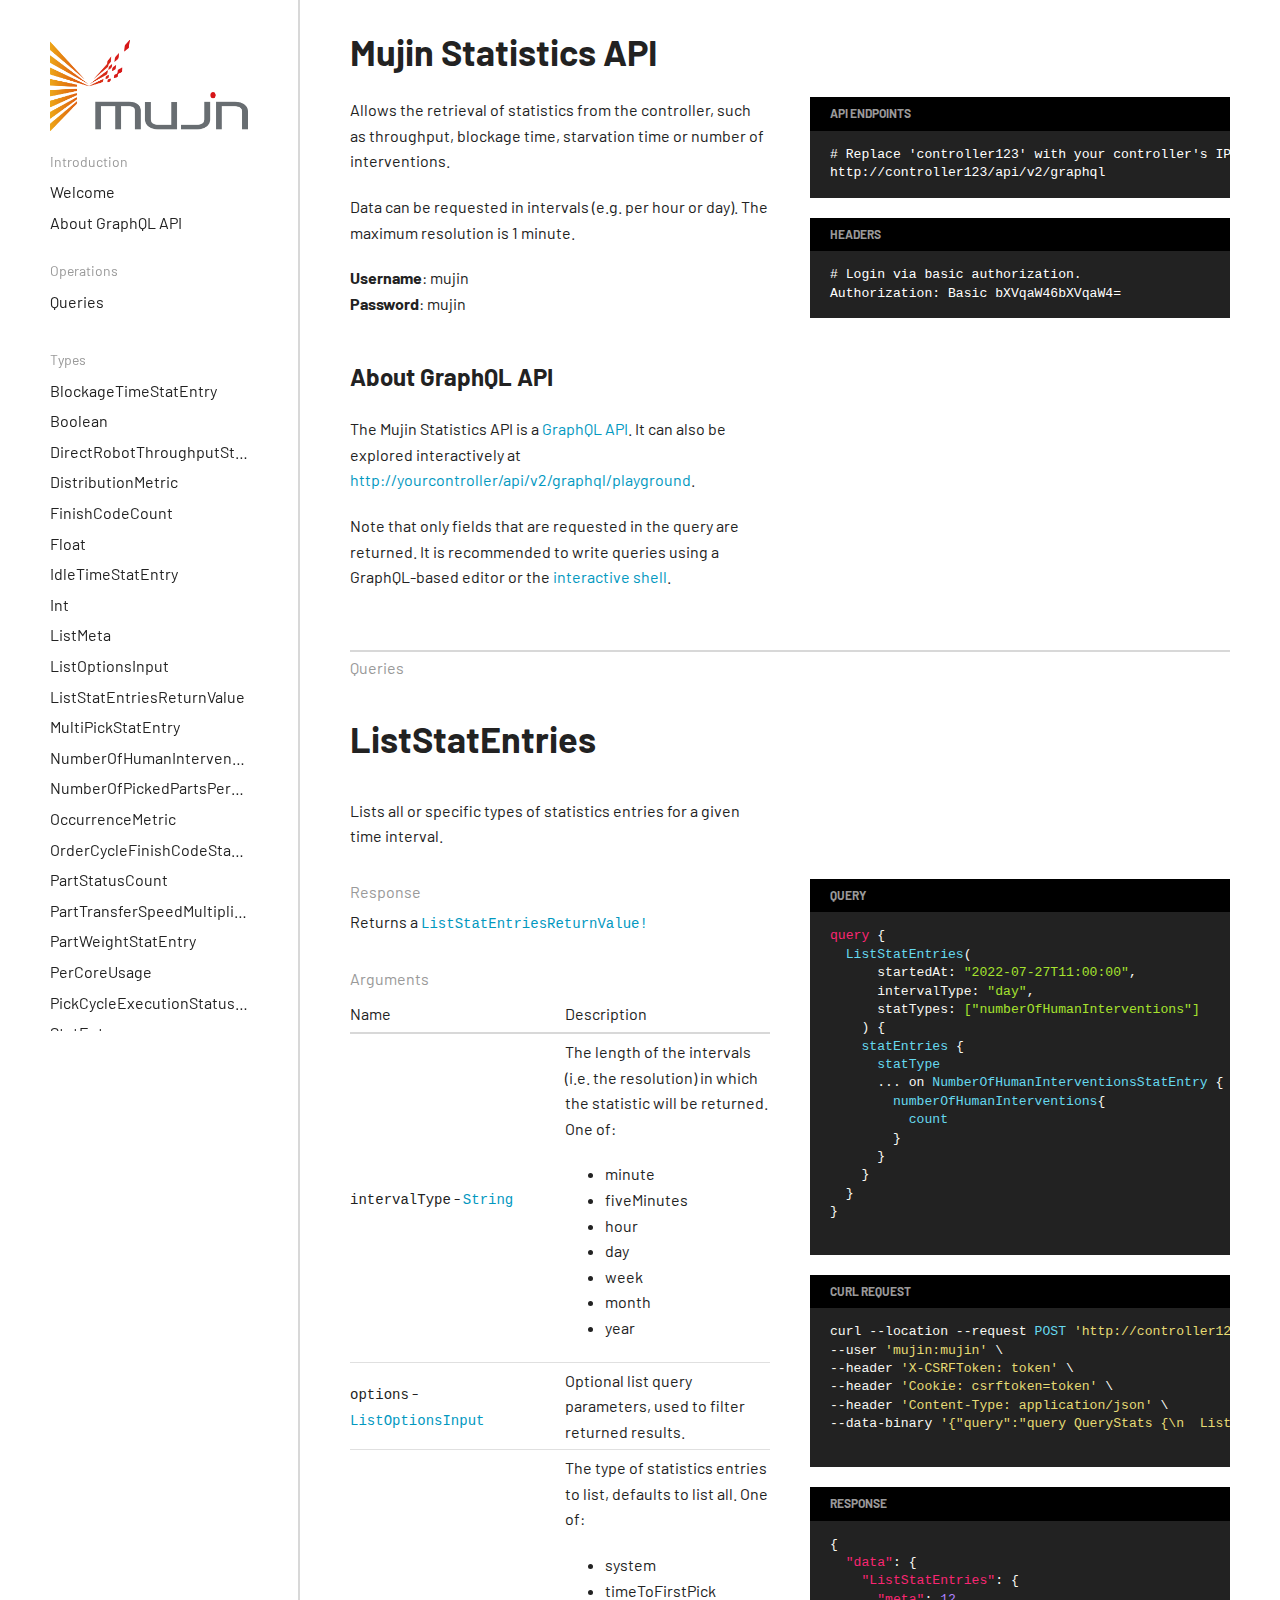
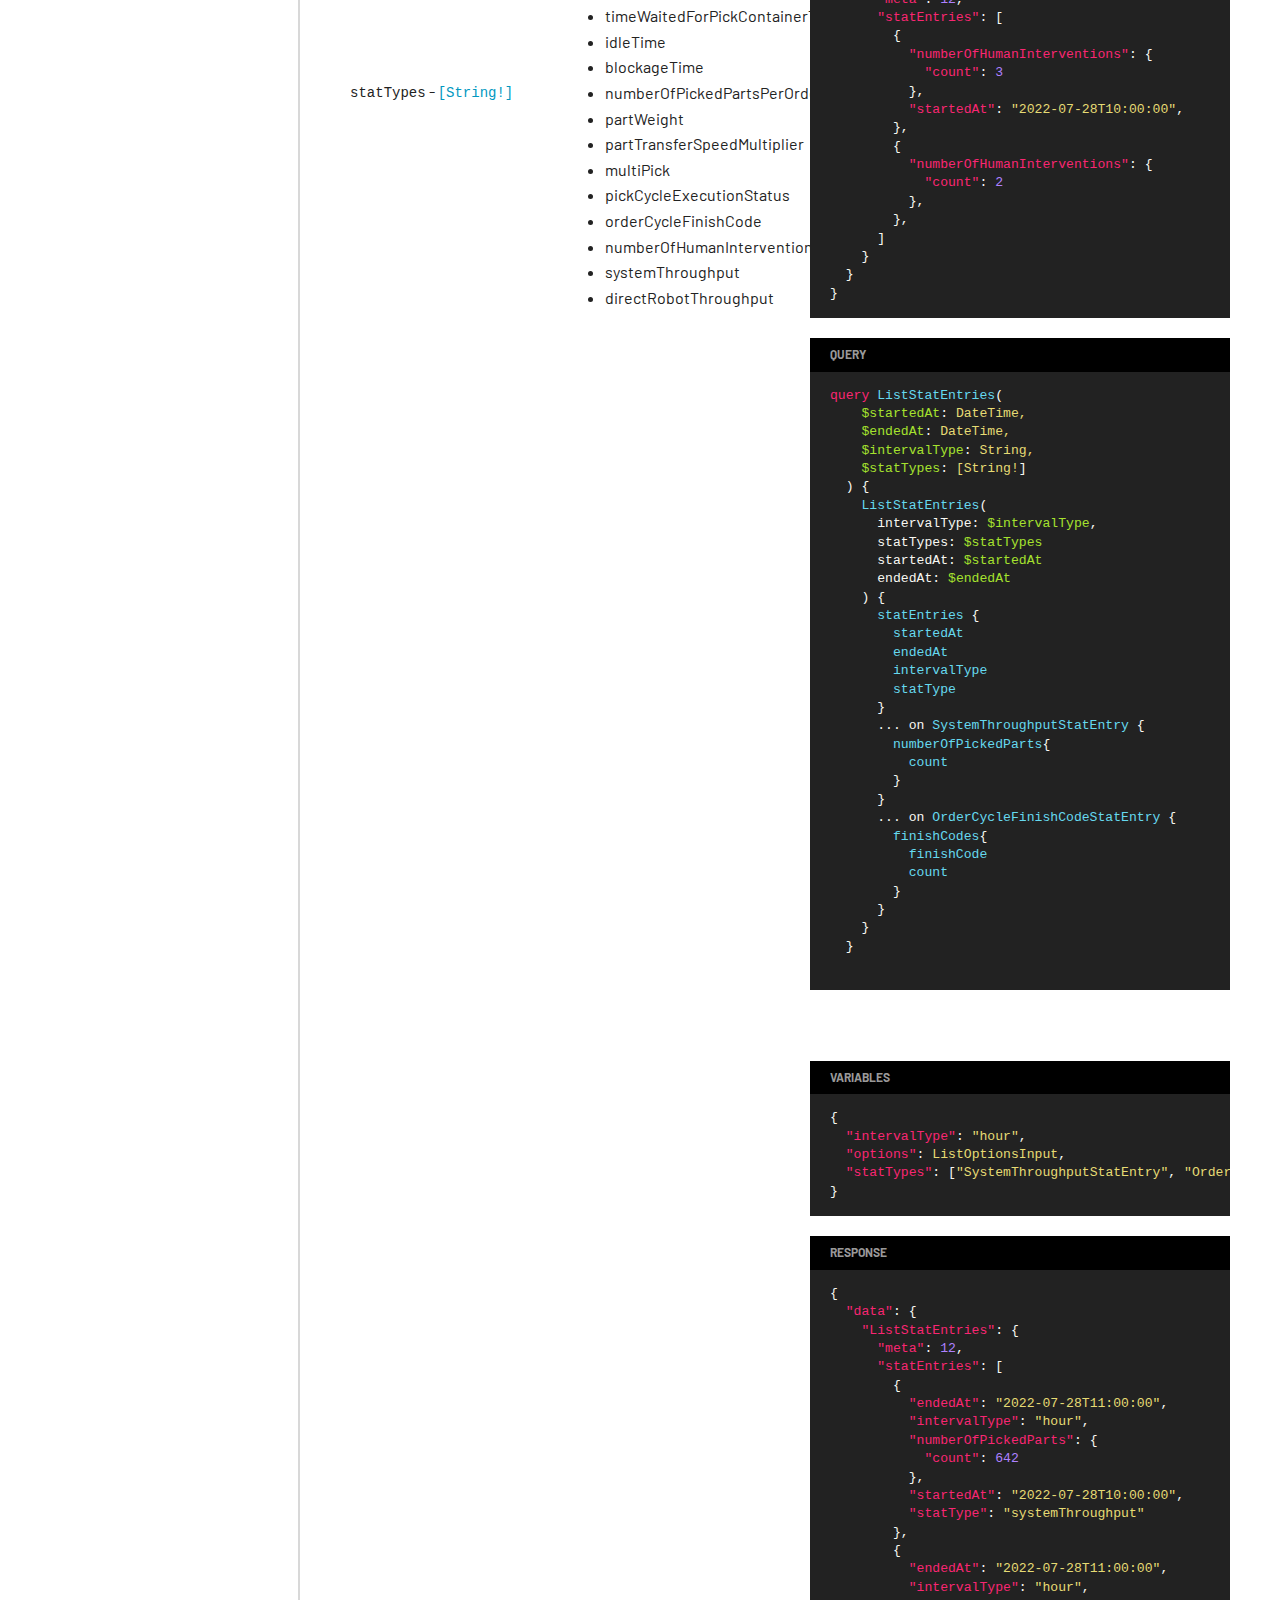
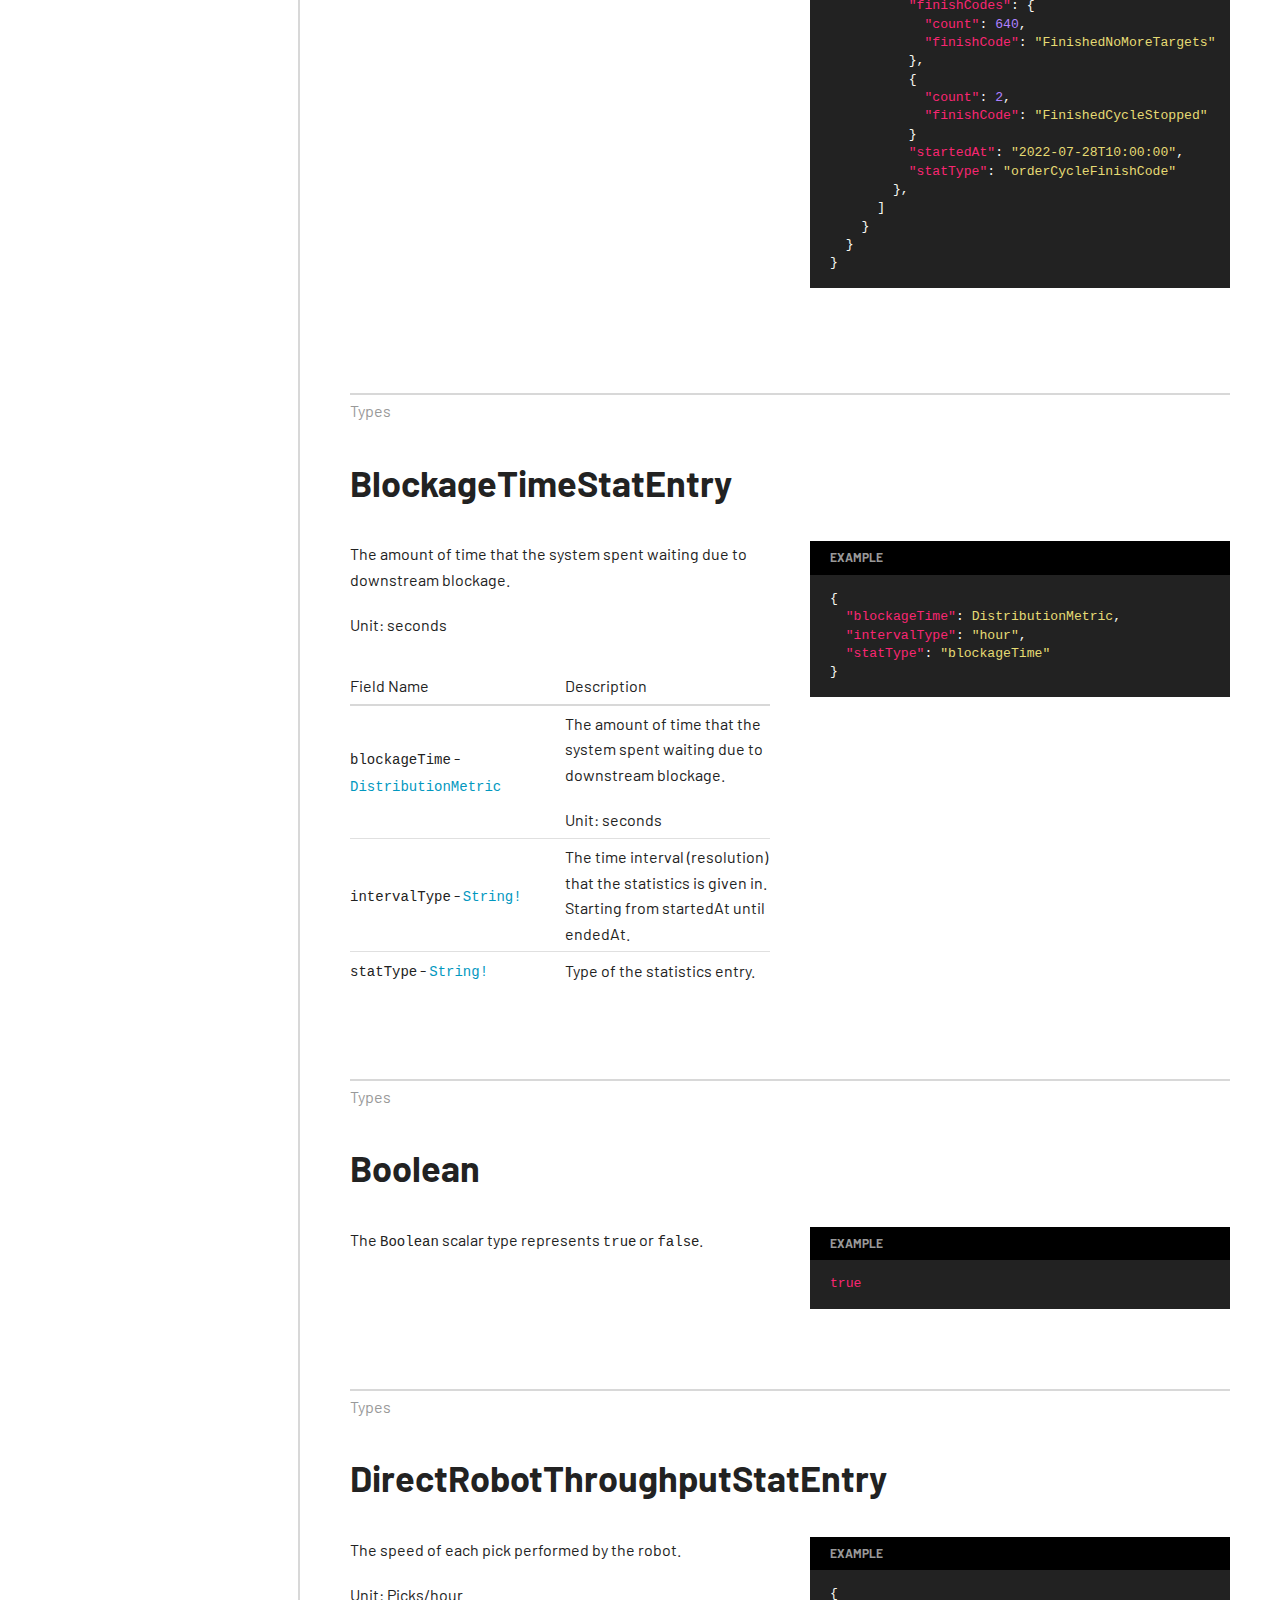
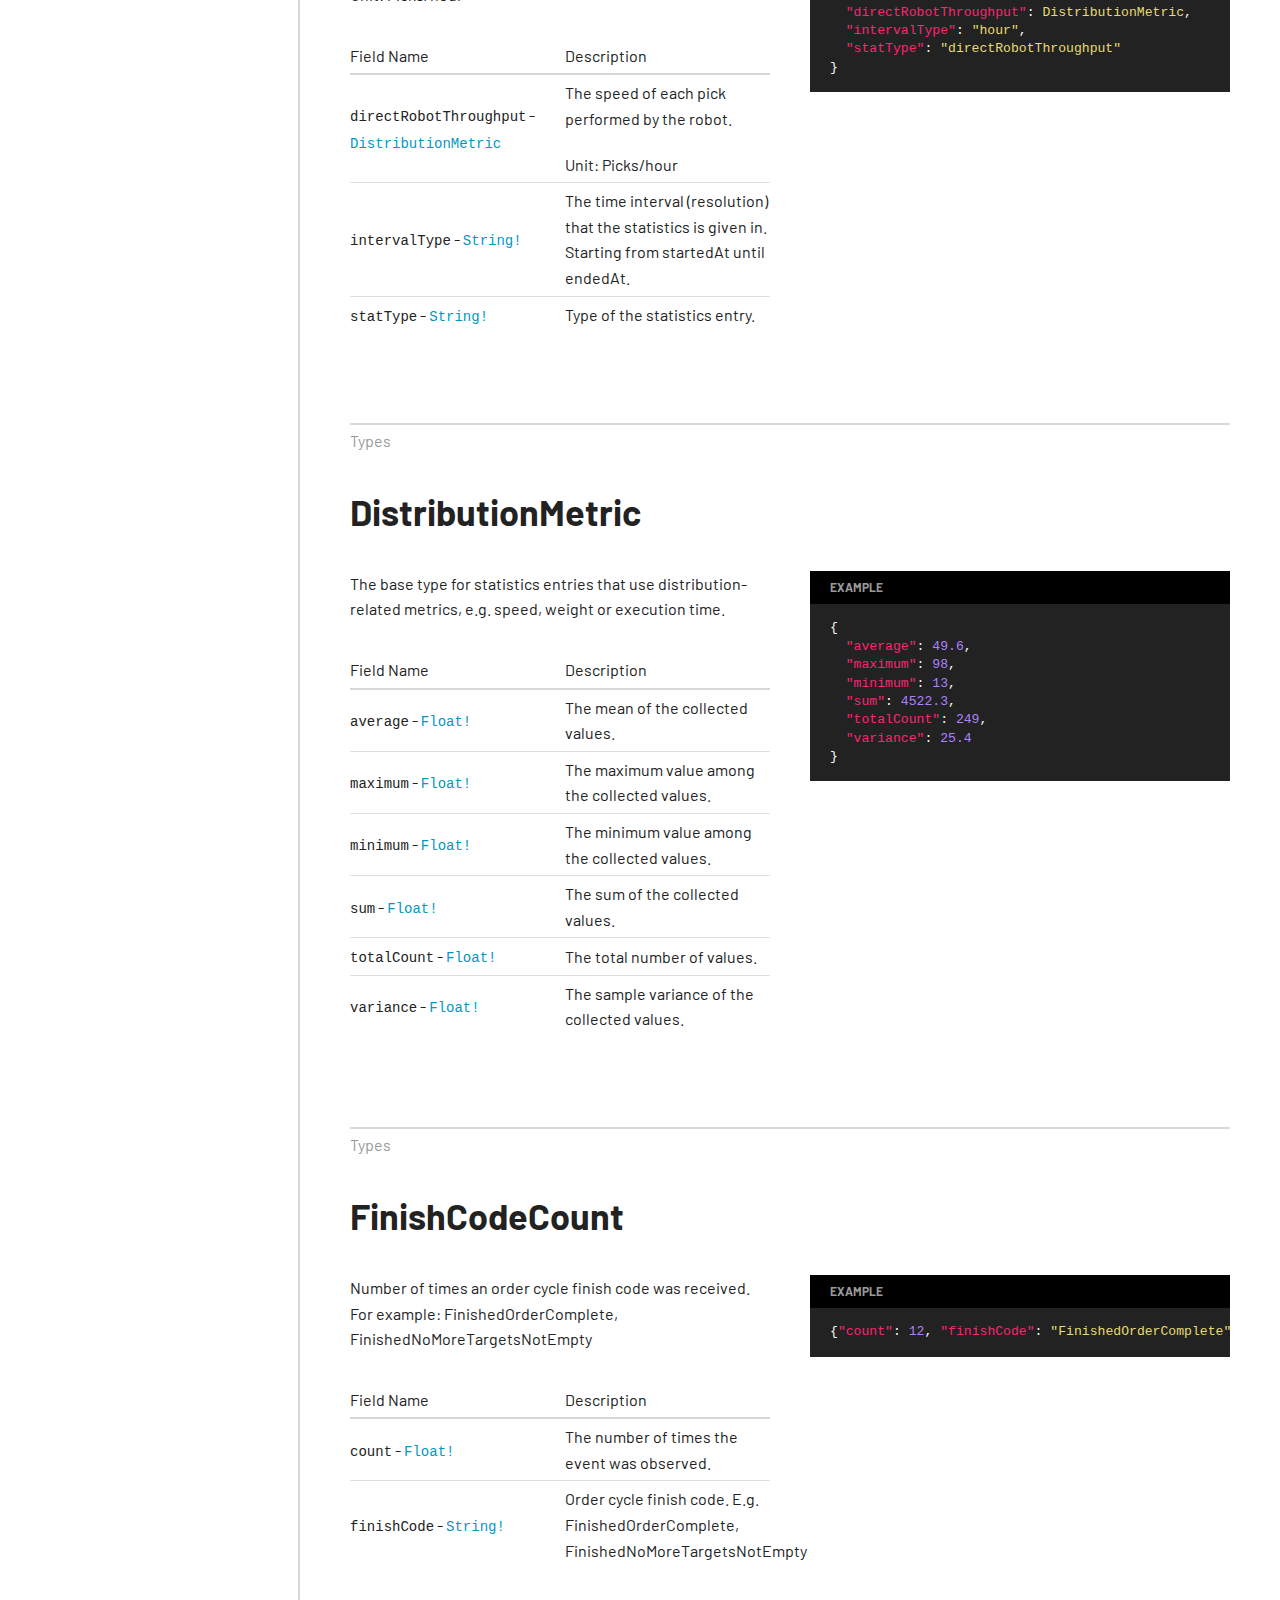
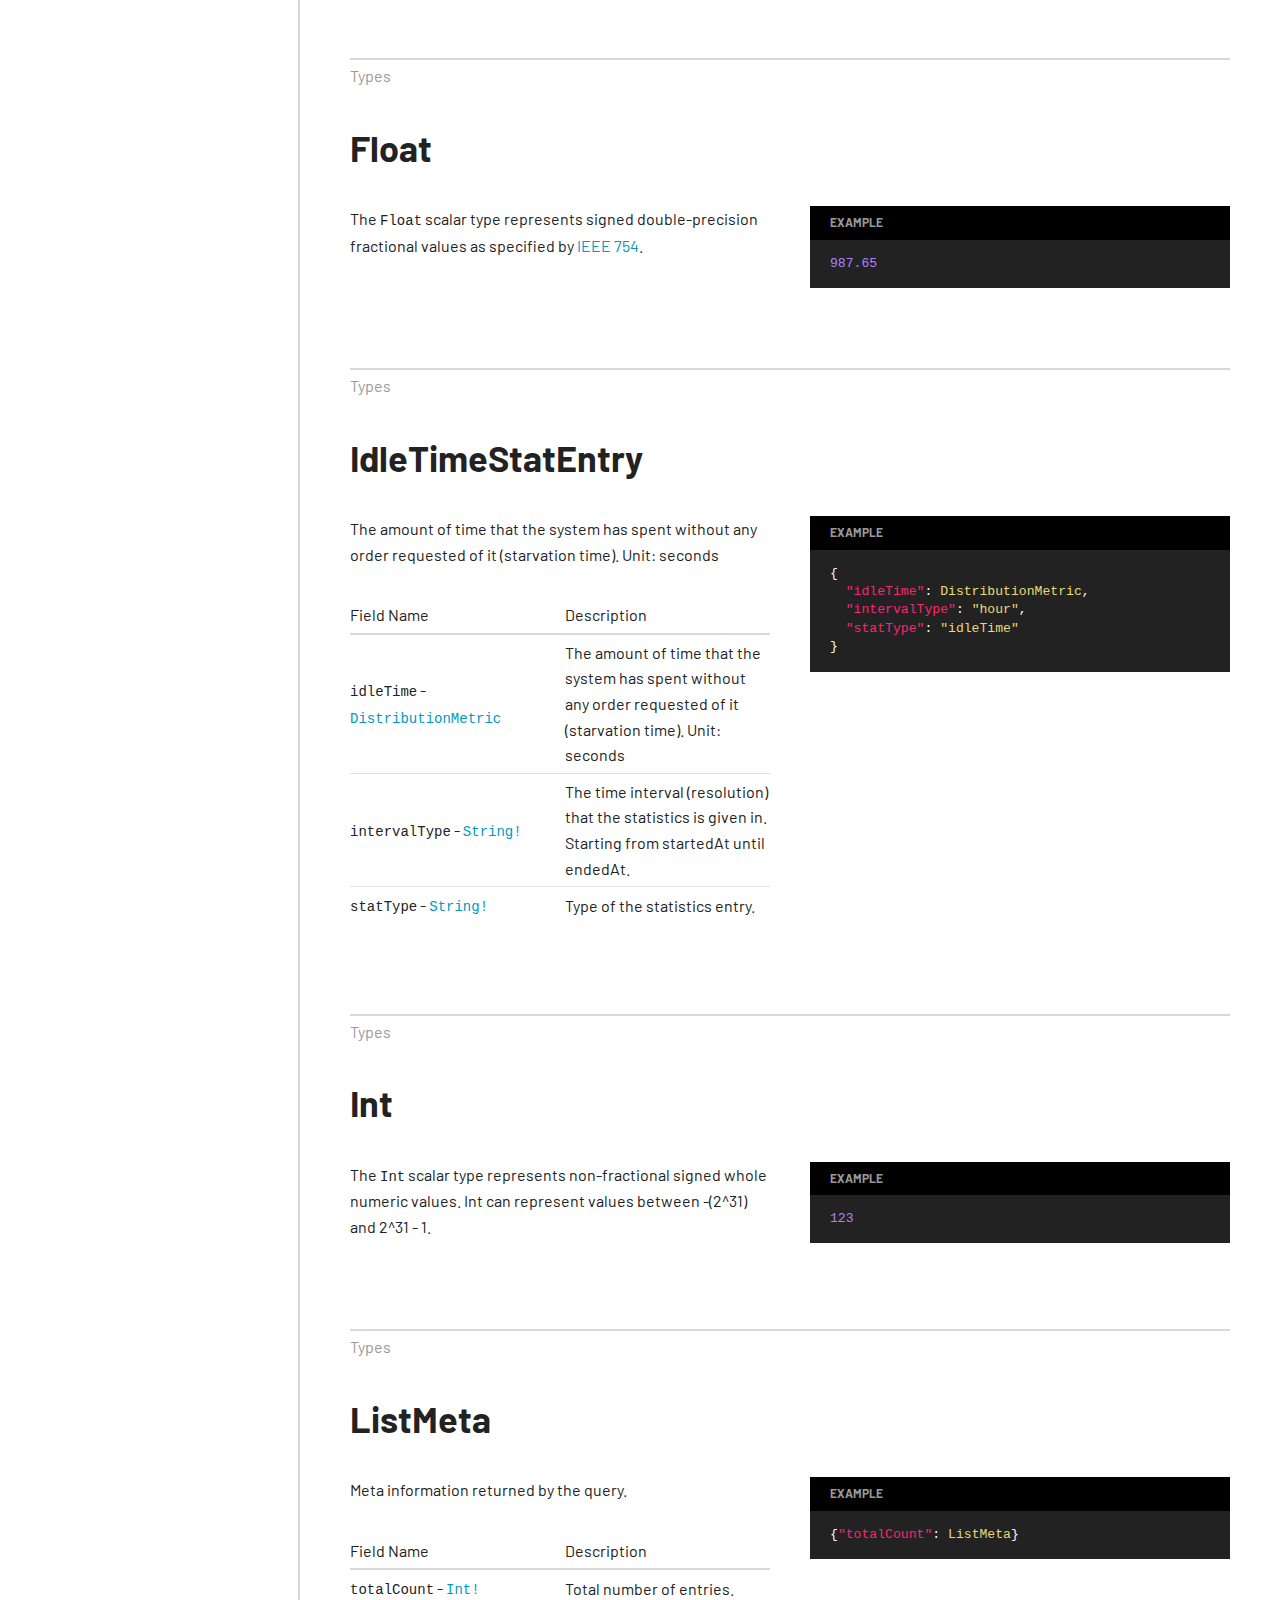
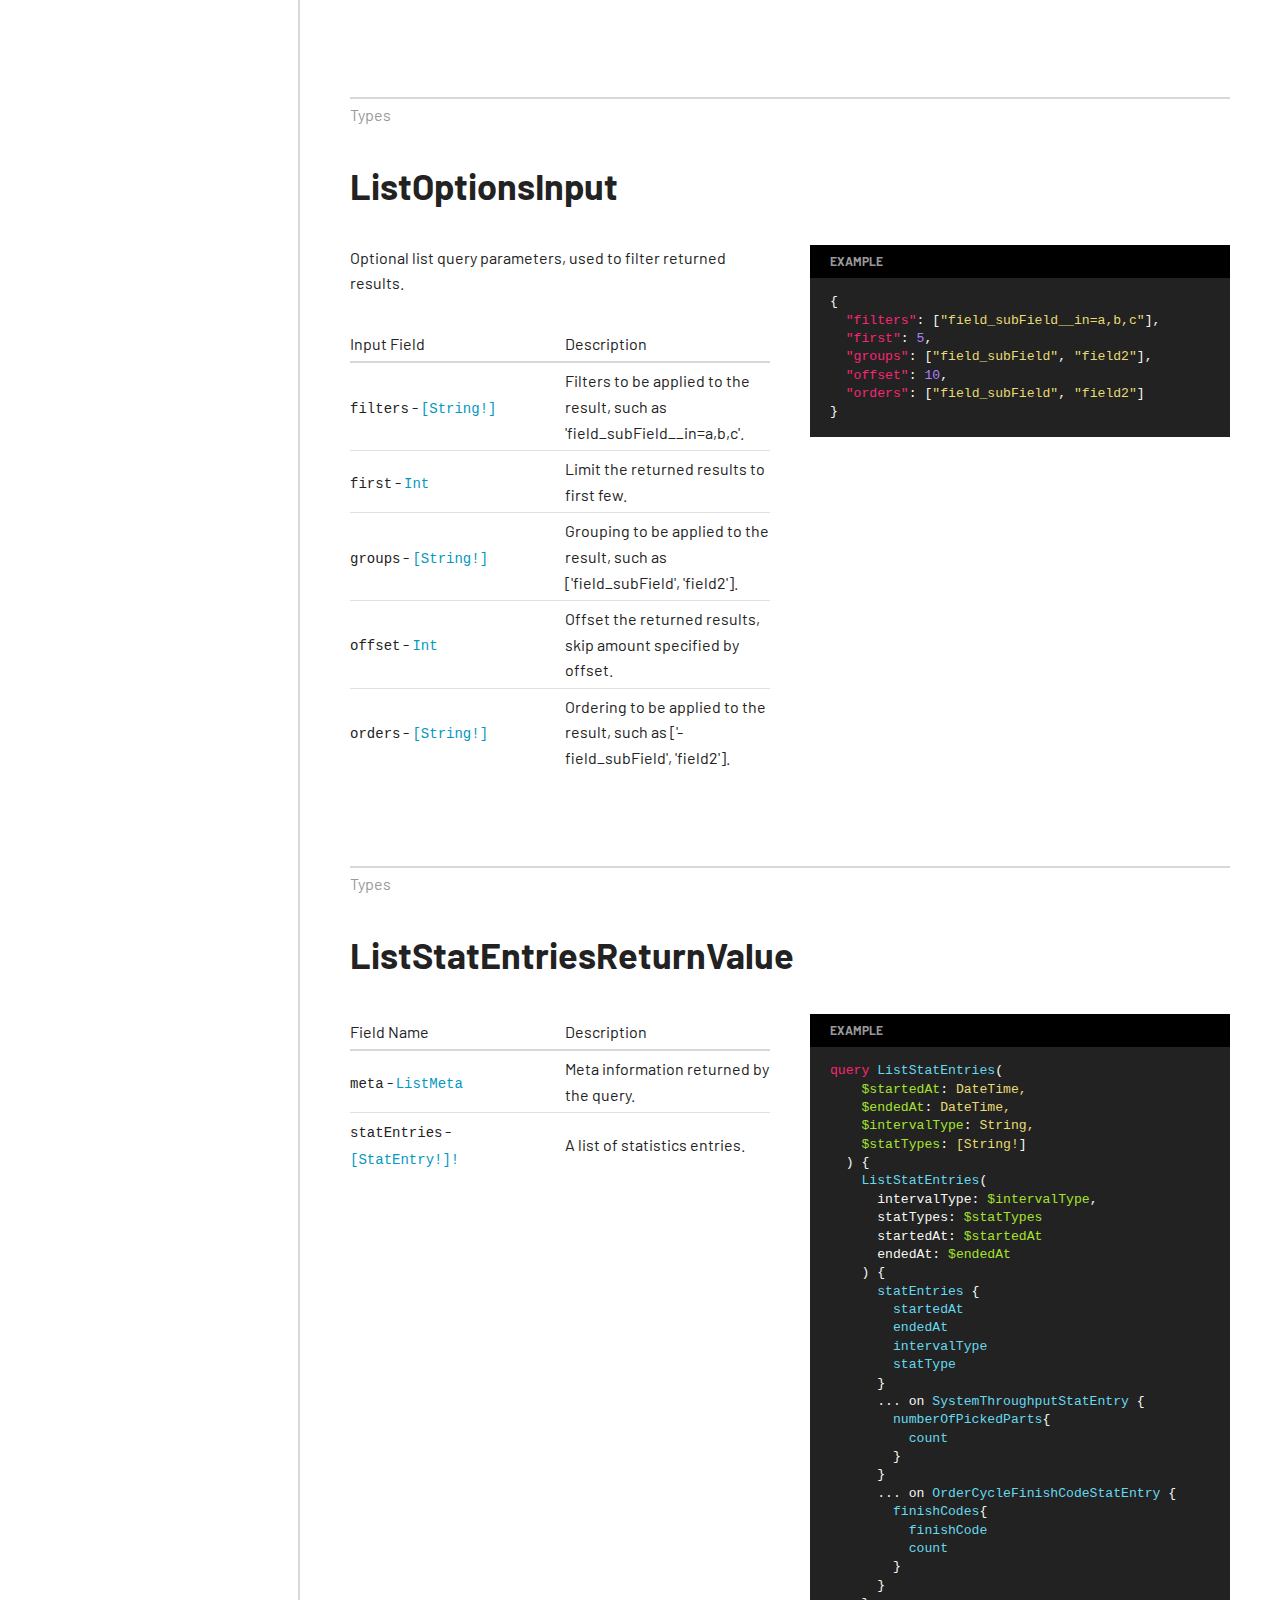
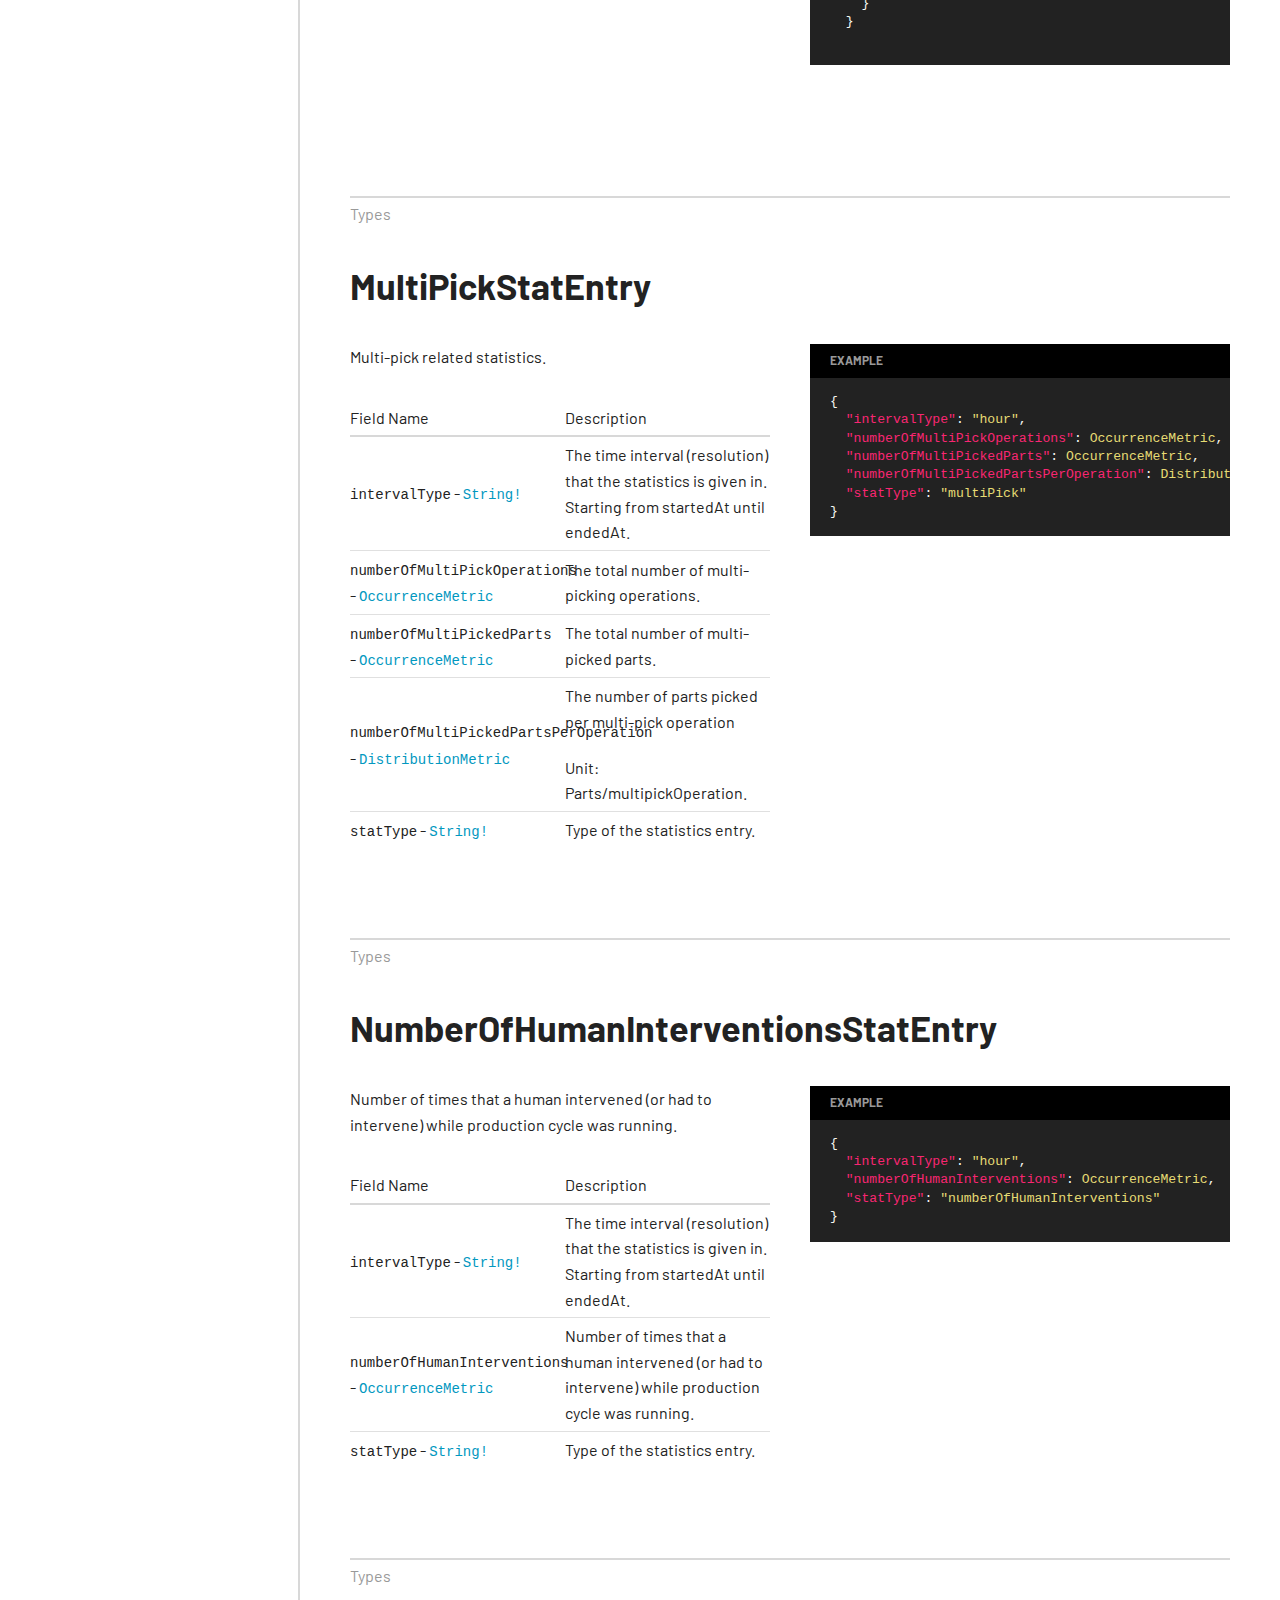
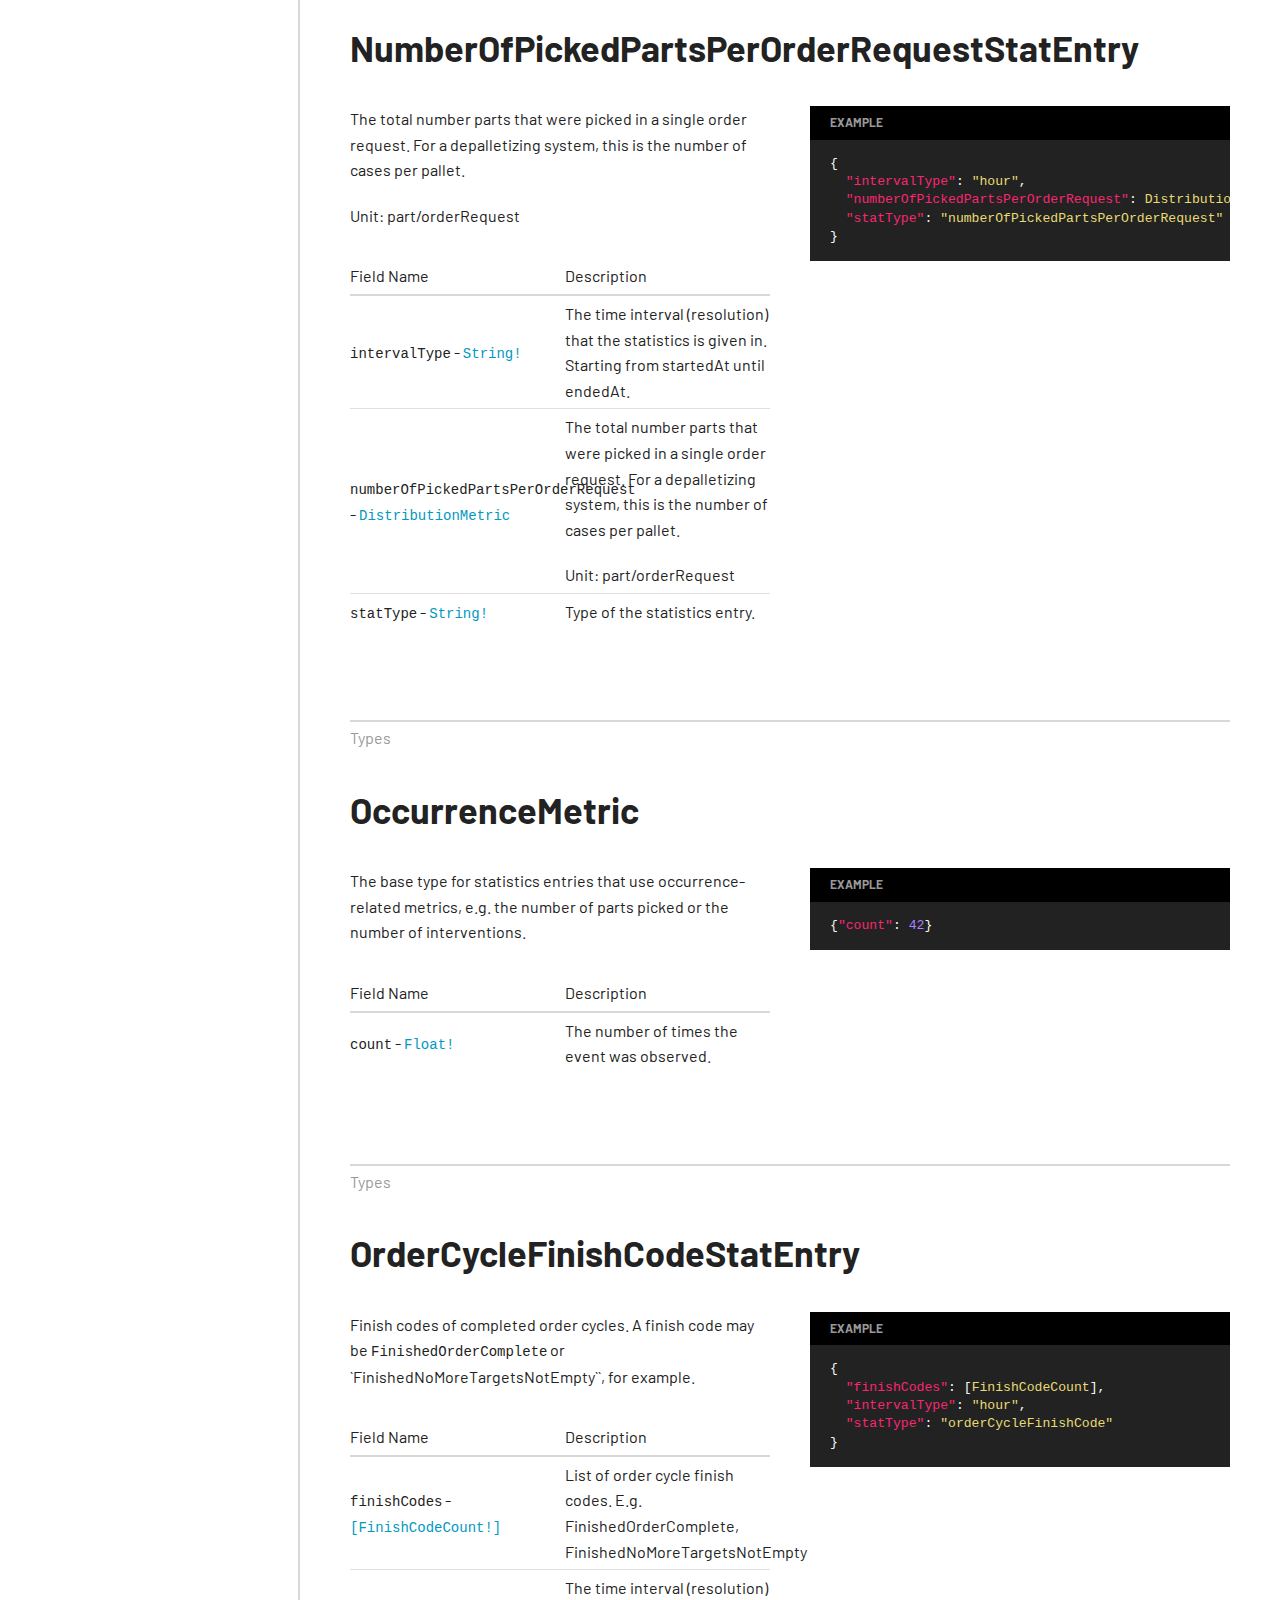
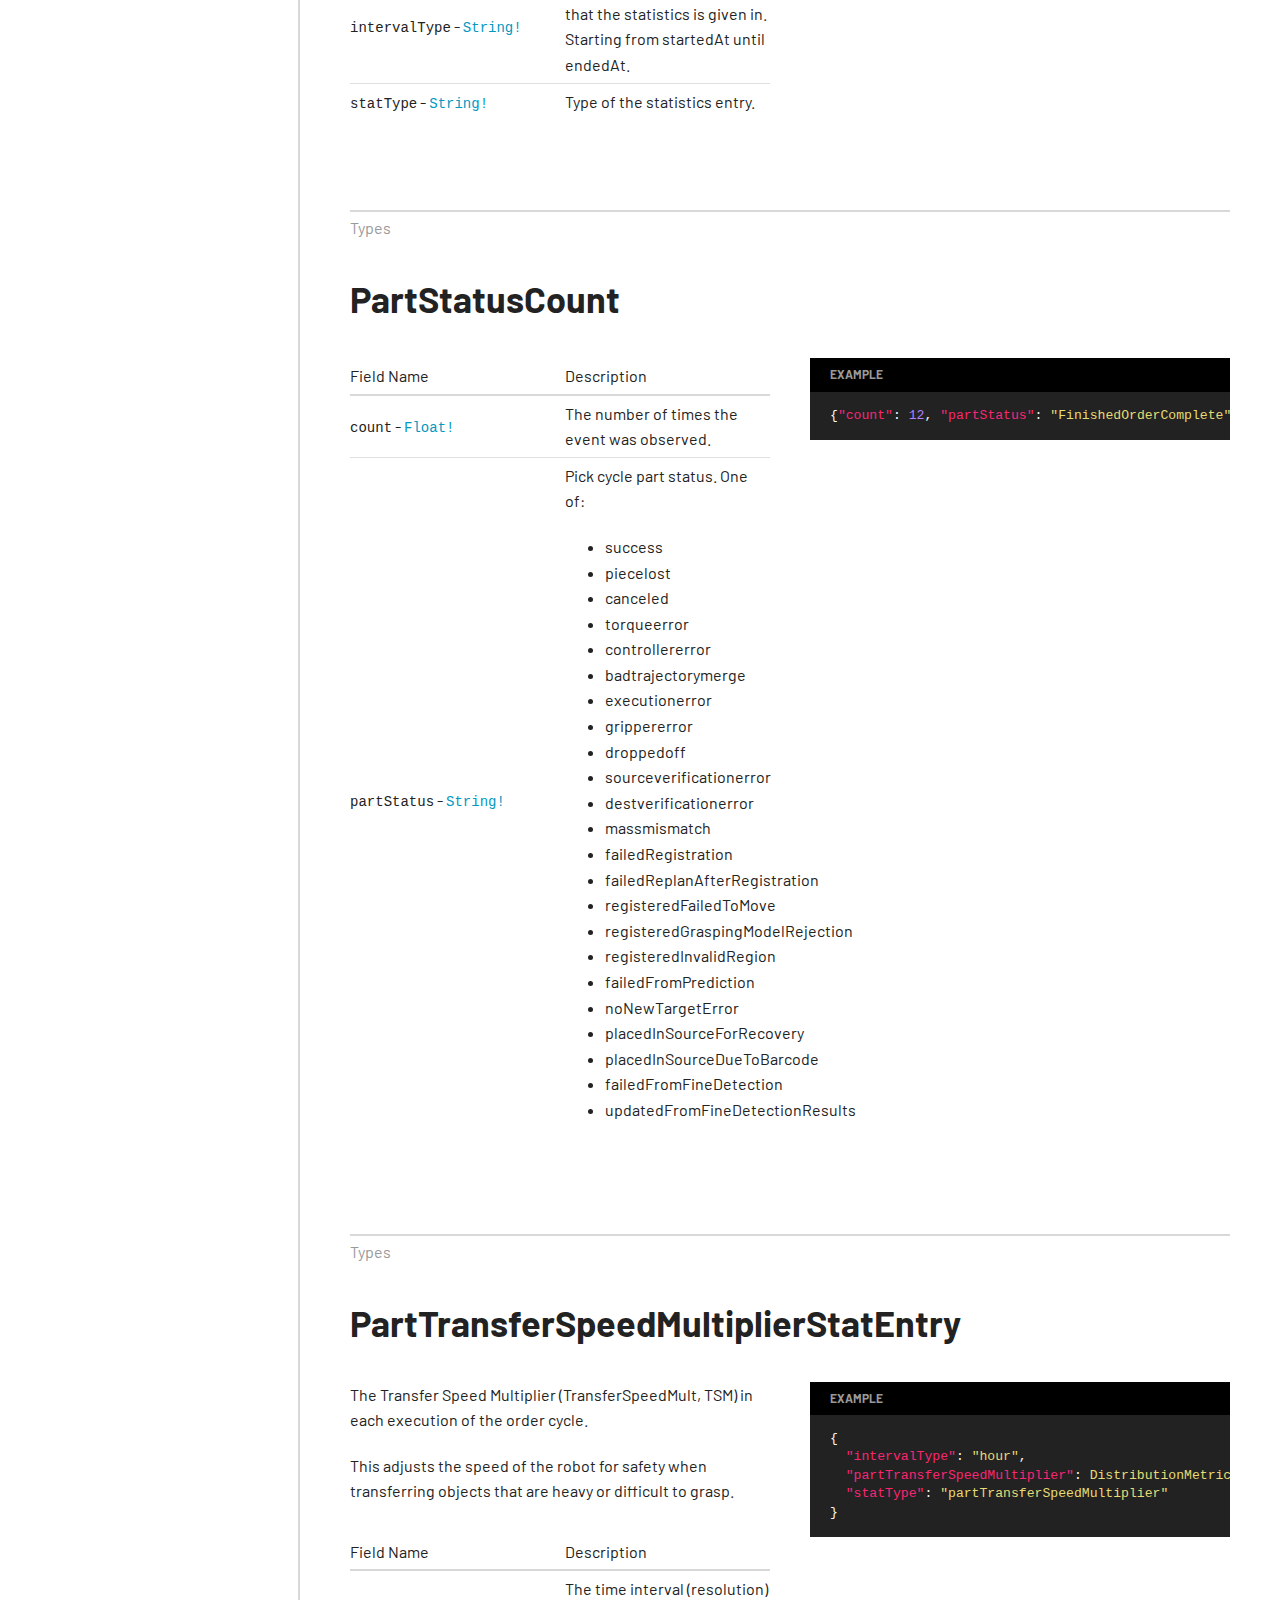
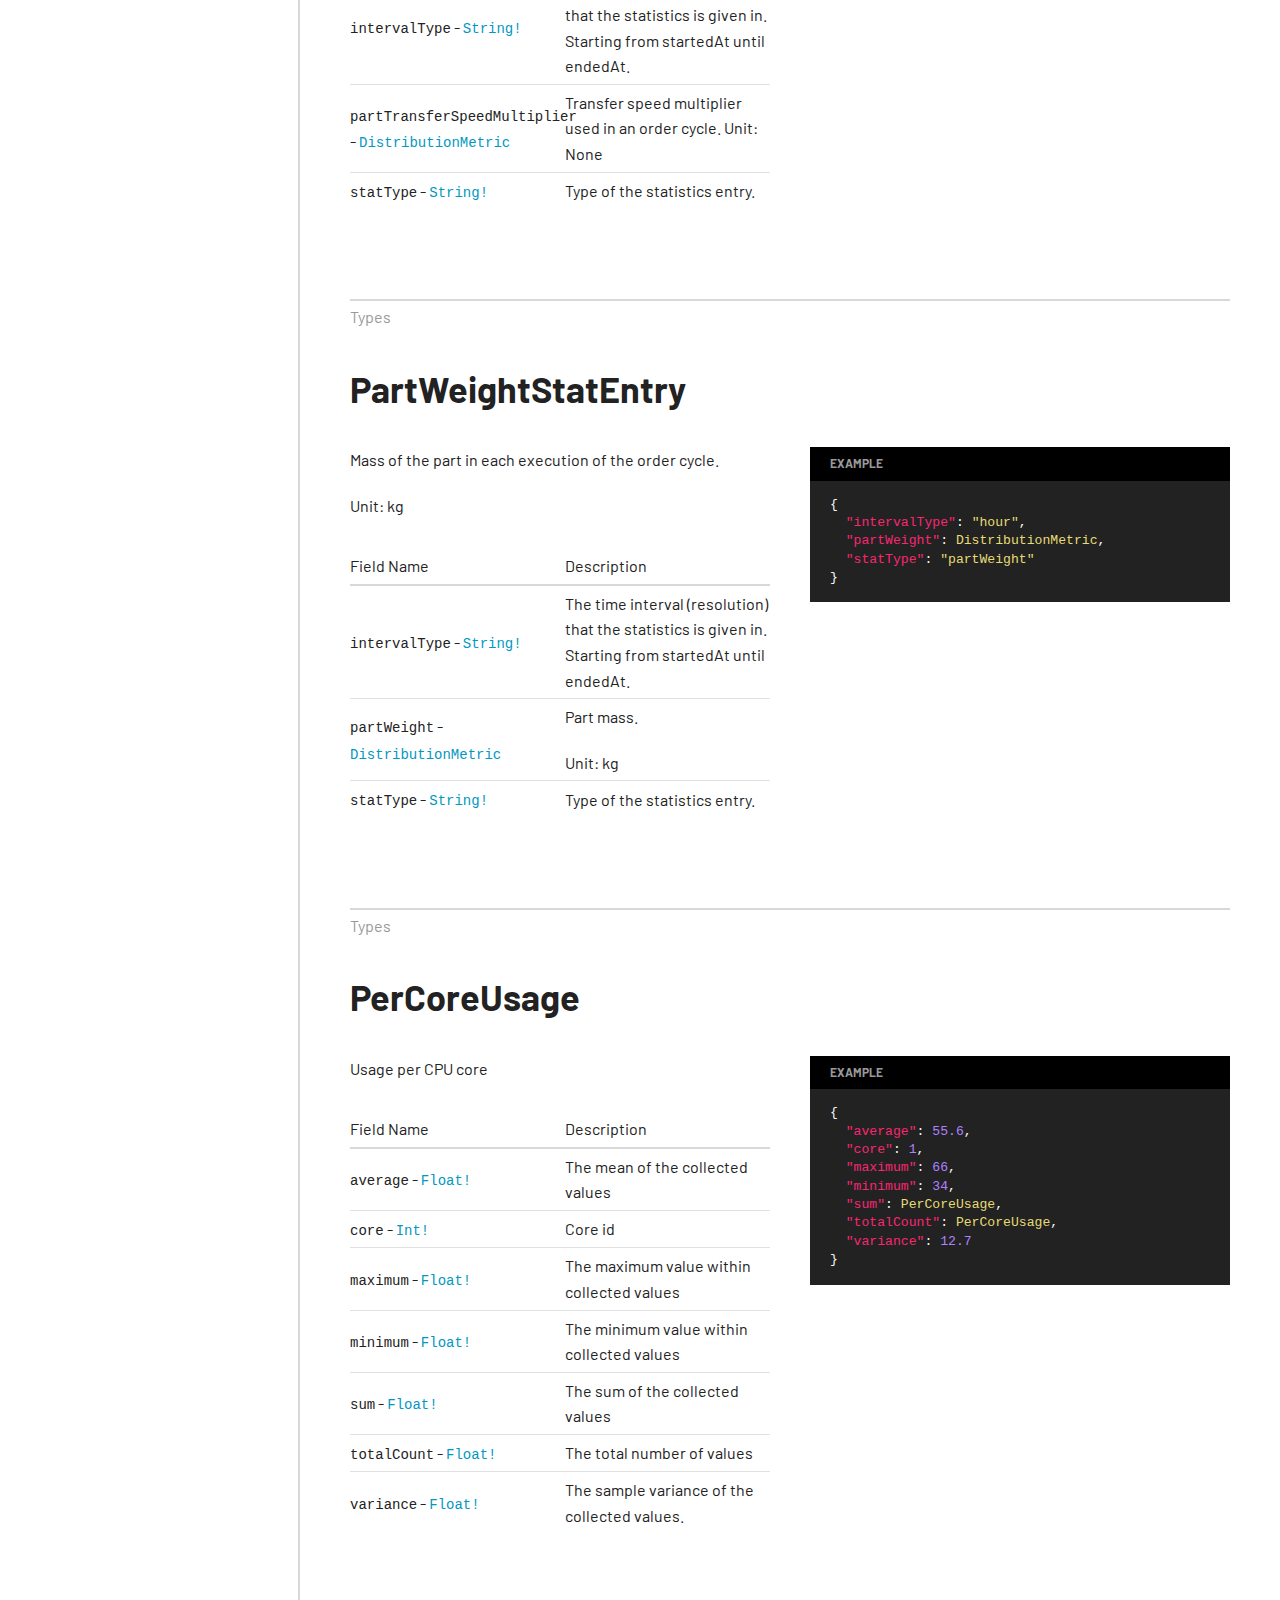
==== commit 429bc63b: "deploy: 08d3031f2e72d6f9bed7fa0507779d6348055fdd" ====
--- a/en/statsapi/index.html
+++ b/en/statsapi/index.html
@@ -156,7 +156,11 @@
             <div id="welcome" class="doc-row">
               <div class="doc-copy">
                 <p>Allows the retrieval of statistics from the controller, such as throughput, blockage time, starvation time or number of interventions.</p>
-                <p>Data can be requested in intervals (e.g. per hour or day). The maximum resolution is 5 minutes.</p>
+                <p>Data can be requested in intervals (e.g. per hour or day). The maximum resolution is 1 minute.</p>
+                <p>
+                  <strong>Username</strong>: mujin
+                  <br>
+                  <strong>Password</strong>: mujin </p>
               </div>
               <div class="doc-examples">
                 <div class="example-section welcome-api-endpoints-section example-section-is-code">
@@ -272,7 +276,72 @@
                 </div>
               </div>
               <div class="doc-examples">
-                <h4 class="example-heading">Example</h4>
+                            <h4 class="example-heading">Example</h4>
+            <div class="example-section example-section-is-code operation-query-example">
+              <h5>Query</h5>
+              <html>
+              <head></head>
+              <body><pre><code class="hljs language-gql"><span class="hljs-symbol"><span class="hljs-keyword">query</span> <span class="hljs-tag">{
+  <span class="hljs-symbol">ListStatEntries<span class="hljs-tag">(
+      startedAt: <span class="hljs-code">"2022-07-27T11:00:00"</span>,
+      intervalType: <span class="hljs-code">"day"</span>,
+      statTypes: <span class="hljs-code">["numberOfHumanInterventions"]</span>
+    )</span> <span class="hljs-tag">{
+    <span class="hljs-symbol">statEntries <span class="hljs-tag">{
+      </span></span></span></span><span class="hljs-symbol">statType</span>
+      ... on <span class="hljs-symbol">NumberOfHumanInterventionsStatEntry <span class="hljs-tag">{
+        <span class="hljs-symbol">numberOfHumanInterventions</span>{
+          <span class="hljs-symbol">count</span>
+        }
+      }
+    }</span></span>
+  }</span></span>
+}</span></span>
+  </code></pre> 
+            </body>
+              </html>
+            </div>
+            <div class="example-section example-section-is-code operation-query-example">
+              <h5>Curl Request</h5>
+              <html>
+              <head></head>
+              <body><pre><code class="hljs language-gql">curl --location --request <span class="hljs-symbol">POST</span> <span class="hljs-string">'http://controller123/api/v2/graphql'</span> \
+--user <span class="hljs-string">'mujin:mujin'</span> \
+--header <span class="hljs-string">'X-CSRFToken: token'</span> \
+--header <span class="hljs-string">'Cookie: csrftoken=token'</span> \
+--header <span class="hljs-string">'Content-Type: application/json'</span> \
+--data-binary <span class="hljs-string">'{"query":"query QueryStats {\n  ListStatEntries(\n    statTypes: [\"numberOfHumanInterventions\"]\n    intervalType: \"day\"\n    startedAt: \"2022-07-27T11:00:00\"\n  ) {\n    statEntries {\n      ... on NumberOfHumanInterventionsStatEntry {\n        startedAt\n        numberOfHumanInterventions {\n          count\n        }\n      }\n    }\n  }\n}\n"}'</span> --compressed
+  </code></pre> 
+            </body>
+              </html>
+            </div>
+            <div class="example-section example-section-is-code operation-response-example">
+              <h5>Response</h5>
+              <html>
+              <head></head>
+              <body><pre><code class="hljs language-json"><span class="hljs-punctuation">{</span>
+  <span class="hljs-attr">"data"</span><span class="hljs-punctuation">:</span> <span class="hljs-punctuation">{</span>
+    <span class="hljs-attr">"ListStatEntries"</span><span class="hljs-punctuation">:</span> <span class="hljs-punctuation">{</span>
+      <span class="hljs-attr">"meta"</span><span class="hljs-punctuation">:</span> <span class="hljs-number">12</span><span class="hljs-punctuation">,</span>
+      <span class="hljs-attr">"statEntries"</span><span class="hljs-punctuation">:</span> <span class="hljs-punctuation">[</span>
+        <span class="hljs-punctuation">{</span>
+          <span class="hljs-attr">"numberOfHumanInterventions"</span><span class="hljs-punctuation">:</span> <span class="hljs-punctuation">{</span>
+            <span class="hljs-attr">"count"</span><span class="hljs-punctuation">:</span> <span class="hljs-number">3</span>
+          <span class="hljs-punctuation">}</span><span class="hljs-punctuation">,</span>
+          <span class="hljs-attr">"startedAt"</span><span class="hljs-punctuation">:</span> <span class="hljs-string">"2022-07-28T10:00:00"</span><span class="hljs-punctuation">,</span>
+        <span class="hljs-punctuation">}</span><span class="hljs-punctuation">,</span>
+        <span class="hljs-punctuation">{</span>
+          <span class="hljs-attr">"numberOfHumanInterventions"</span><span class="hljs-punctuation">:</span> <span class="hljs-punctuation">{</span>
+            <span class="hljs-attr">"count"</span><span class="hljs-punctuation">:</span> <span class="hljs-number">2</span>
+          <span class="hljs-punctuation">}</span><span class="hljs-punctuation">,</span> 
+        <span class="hljs-punctuation">}</span><span class="hljs-punctuation">,</span>
+      <span class="hljs-punctuation">]</span>
+    <span class="hljs-punctuation">}</span>
+  <span class="hljs-punctuation">}</span>
+<span class="hljs-punctuation">}</span>
+</code></pre> </body>
+              </html>
+            </div><h4 class="example-heading">Example</h4>
                 <div class="example-section example-section-is-code operation-query-example">
                   <h5>Query</h5>
                   <html>
@@ -449,7 +518,16 @@
                   <p>The <code>Boolean</code> scalar type represents <code>true</code> or <code>false</code>.</p>
                 </div>
               </div>
-              <div class="doc-examples"> </div>
+              <div class="doc-examples">
+                <div class="example-section example-section-is-code">
+                  <h5>Example</h5>
+                  <html>
+                  <head></head>
+                  <body><pre><code class="hljs language-json"><span class="hljs-keyword">true</span>
+</code></pre> </body>
+                  </html>
+                </div>
+              </div>
             </div>
           </section>
           <section id="definition-DirectRobotThroughputStatEntry" class="definition definition-object" data-traverse-target="definition-DirectRobotThroughputStatEntry">
@@ -833,7 +911,7 @@
                   <h5>Example</h5>
                   <html>
                   <head></head>
-                  <body><pre><code class="hljs language-json"><span class="hljs-punctuation">{</span><span class="hljs-attr">"totalCount"</span><span class="hljs-punctuation">:</span> <span class="hljs-number">123</span><span class="hljs-punctuation">}</span>
+                  <body><pre><code class="hljs language-json"><span class="hljs-punctuation">{</span><span class="hljs-attr">"totalCount"</span><span class="hljs-punctuation">:</span> <span class="hljs-string">ListMeta</span><span class="hljs-punctuation">}</span>
 </code></pre> </body>
                   </html>
                 </div>
@@ -982,8 +1060,40 @@
                   <h5>Example</h5>
                   <html>
                   <head></head>
-                  <body><pre><code class="hljs language-json"><span class="hljs-punctuation">{</span><span class="hljs-attr">"meta"</span><span class="hljs-punctuation">:</span> <span class="hljs-number">12</span><span class="hljs-punctuation">,</span> <span class="hljs-attr">"statEntries"</span><span class="hljs-punctuation">:</span> <span class="hljs-punctuation">[</span><span class="hljs-string">StatEntry</span><span class="hljs-punctuation">]</span><span class="hljs-punctuation">}</span>
-</code></pre> </body>
+                  <body><pre><code class="hljs language-gql"><span class="hljs-symbol"><span class="hljs-keyword">query</span> ListStatEntries<span class="hljs-tag">(
+    <span class="hljs-code">$startedAt</span>:<span class="hljs-type"> DateTime,</span>
+    <span class="hljs-code">$endedAt</span>:<span class="hljs-type"> DateTime,</span>
+    <span class="hljs-code">$intervalType</span>:<span class="hljs-type"> String,</span>
+    <span class="hljs-code">$statTypes</span>: <span class="hljs-type">[String!</span>]
+  )</span> <span class="hljs-tag">{
+    <span class="hljs-symbol">ListStatEntries<span class="hljs-tag">(
+      intervalType: <span class="hljs-code">$intervalType</span>,
+      statTypes: <span class="hljs-code">$statTypes</span>
+      startedAt: <span class="hljs-code">$startedAt</span>
+      endedAt: <span class="hljs-code">$endedAt</span>
+    )</span> <span class="hljs-tag">{
+      <span class="hljs-symbol">statEntries <span class="hljs-tag">{
+        <span class="hljs-symbol">startedAt</span>
+        <span class="hljs-symbol">endedAt</span>
+        <span class="hljs-symbol">intervalType</span>
+        <span class="hljs-symbol">statType</span>
+      }</span></span>
+      ... on <span class="hljs-symbol">SystemThroughputStatEntry <span class="hljs-tag">{
+        <span class="hljs-symbol">numberOfPickedParts</span>{
+          <span class="hljs-symbol">count</span>
+        }
+      }</span></span></span></span>
+      ... on <span class="hljs-symbol">OrderCycleFinishCodeStatEntry <span class="hljs-tag">{
+        <span class="hljs-symbol">finishCodes</span>{
+          <span class="hljs-symbol">finishCode</span>
+          <span class="hljs-symbol">count</span>
+        }
+      }</span></span>
+    }</span></span>
+  }</span></span>
+  </code>
+
+</pre> </body>
                   </html>
                 </div>
               </div>
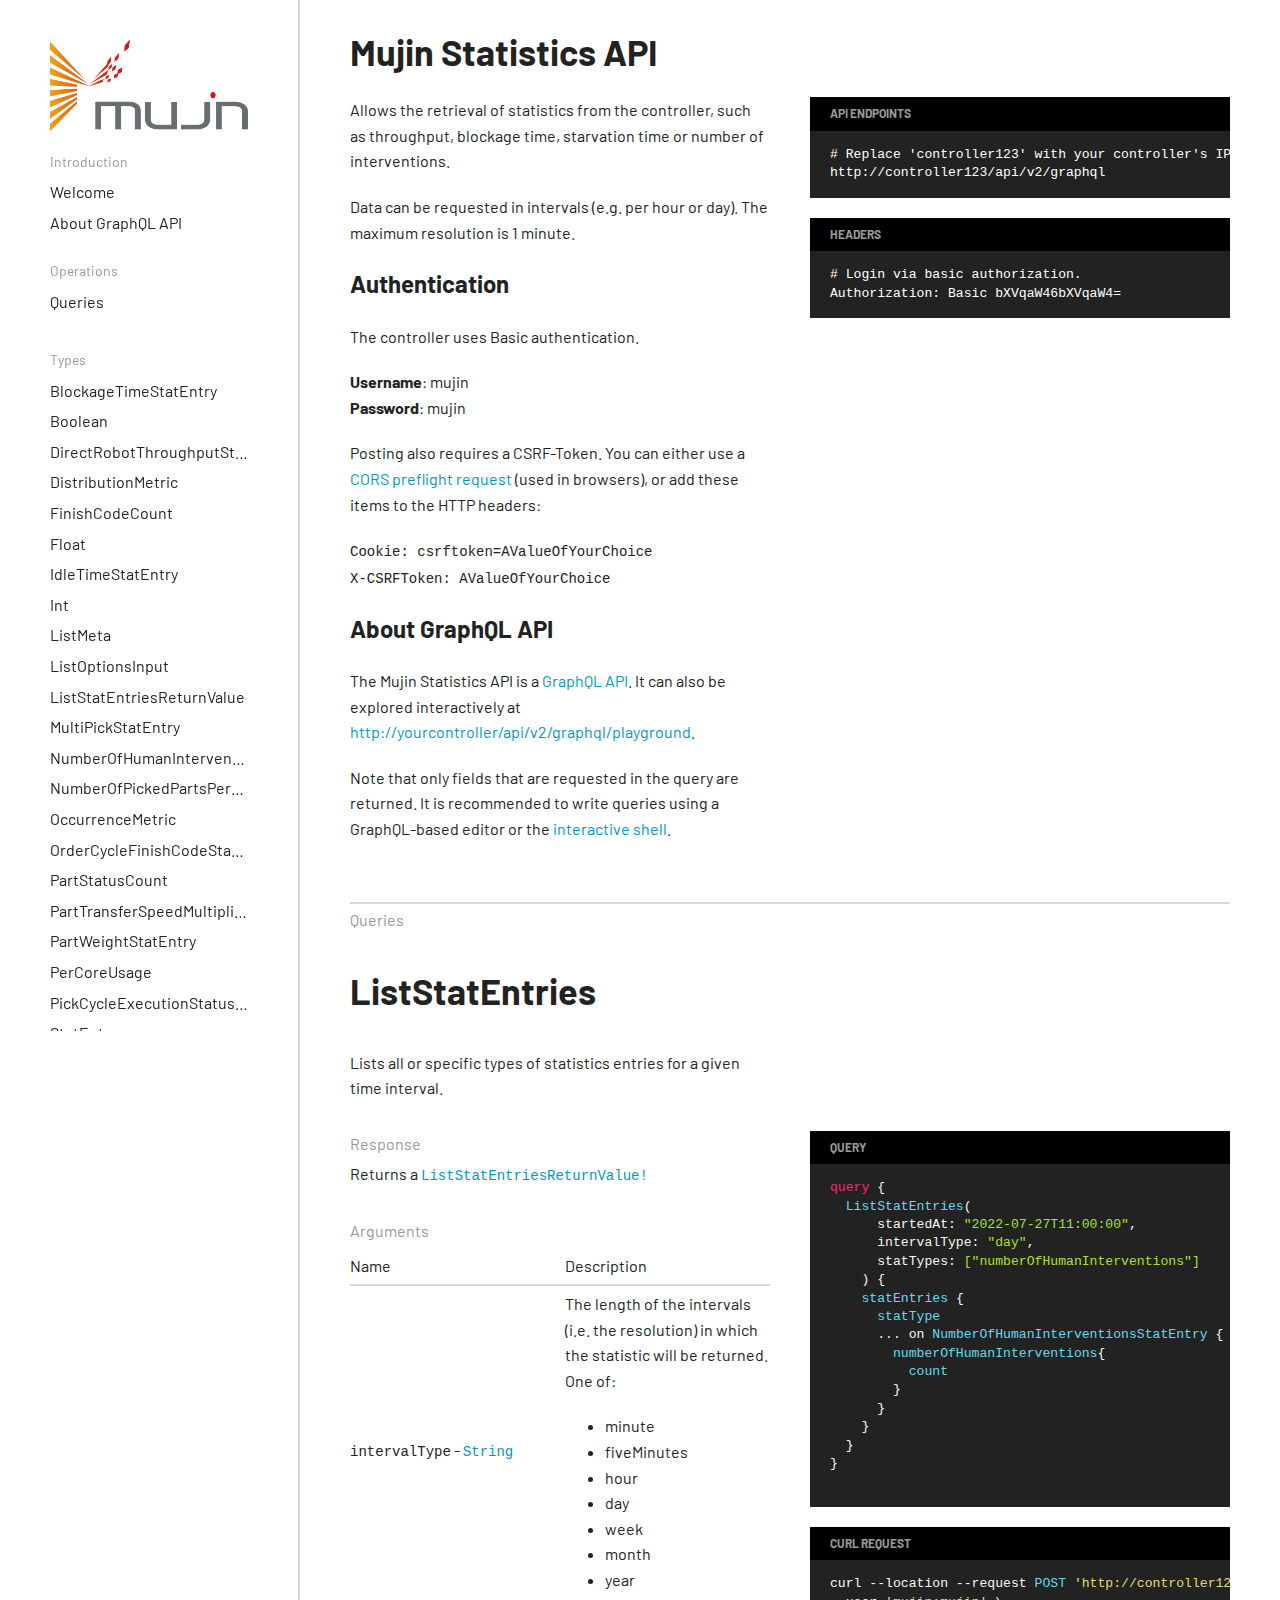
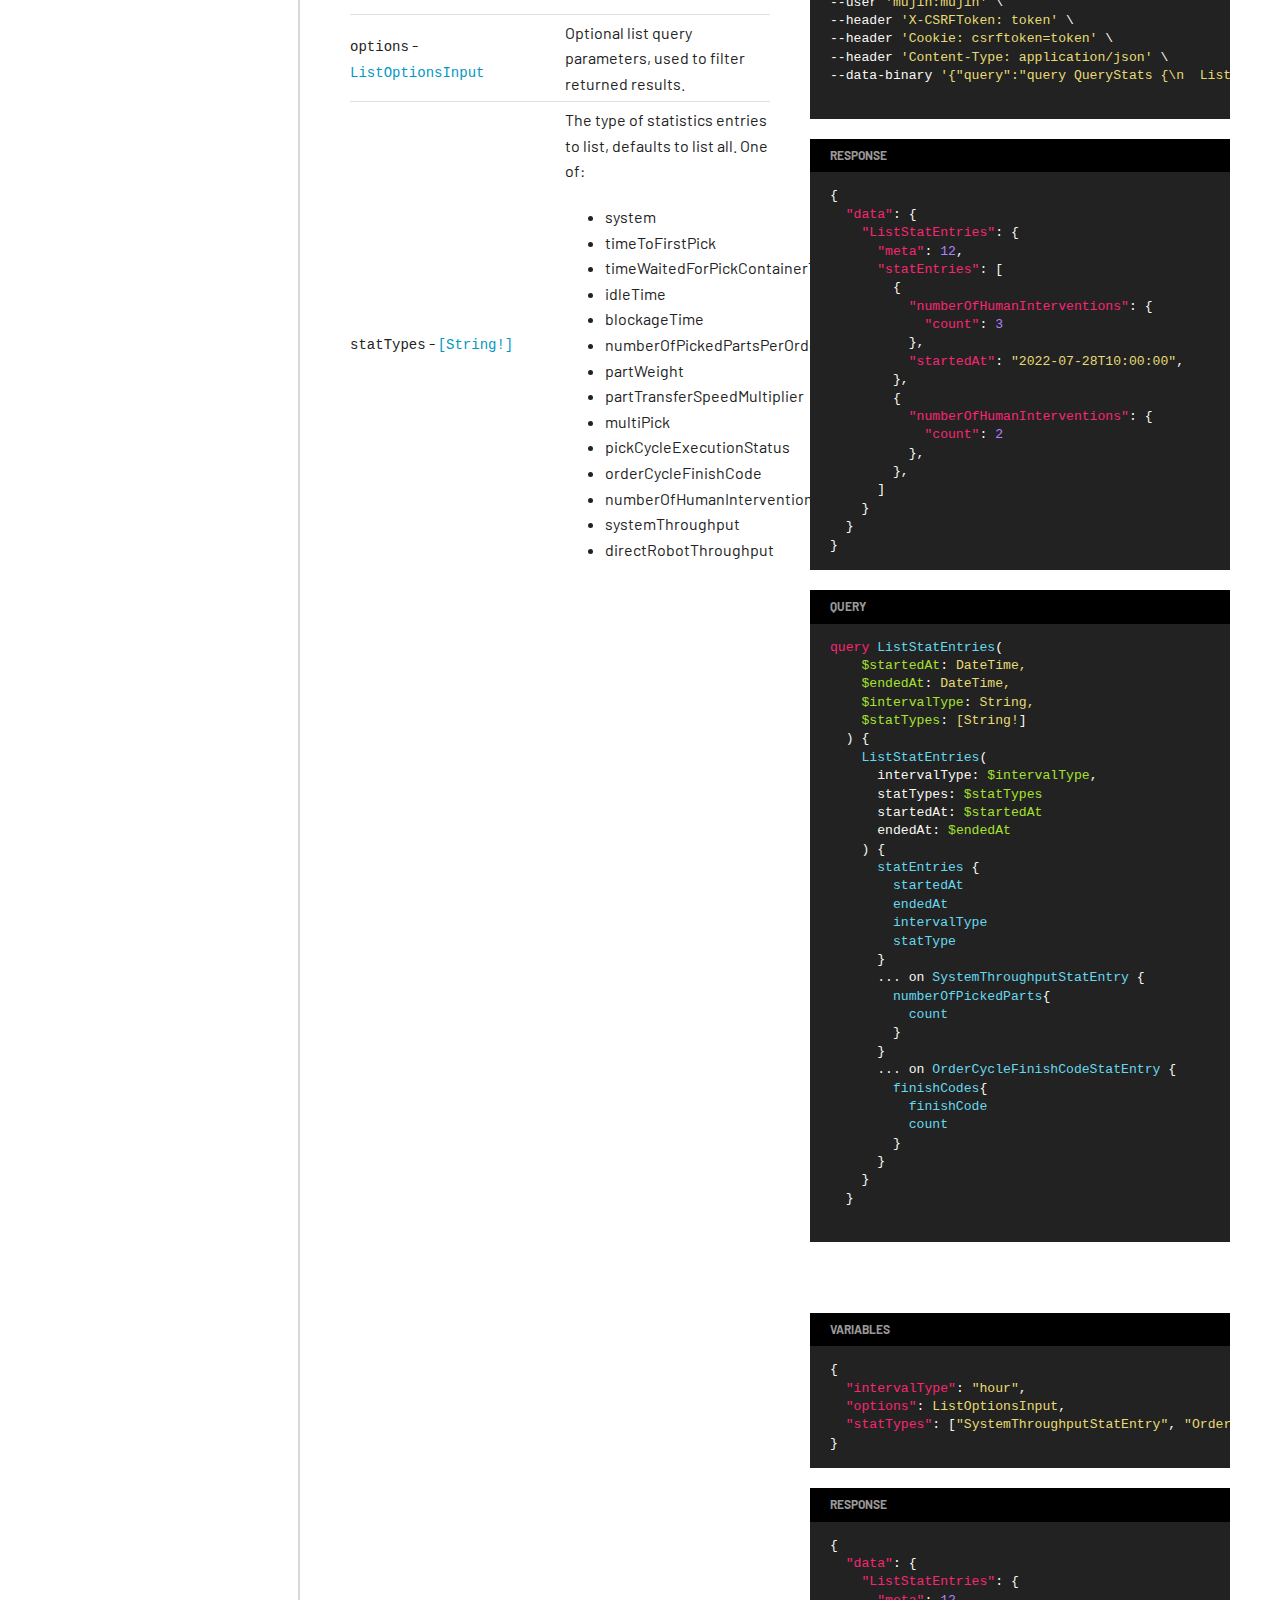
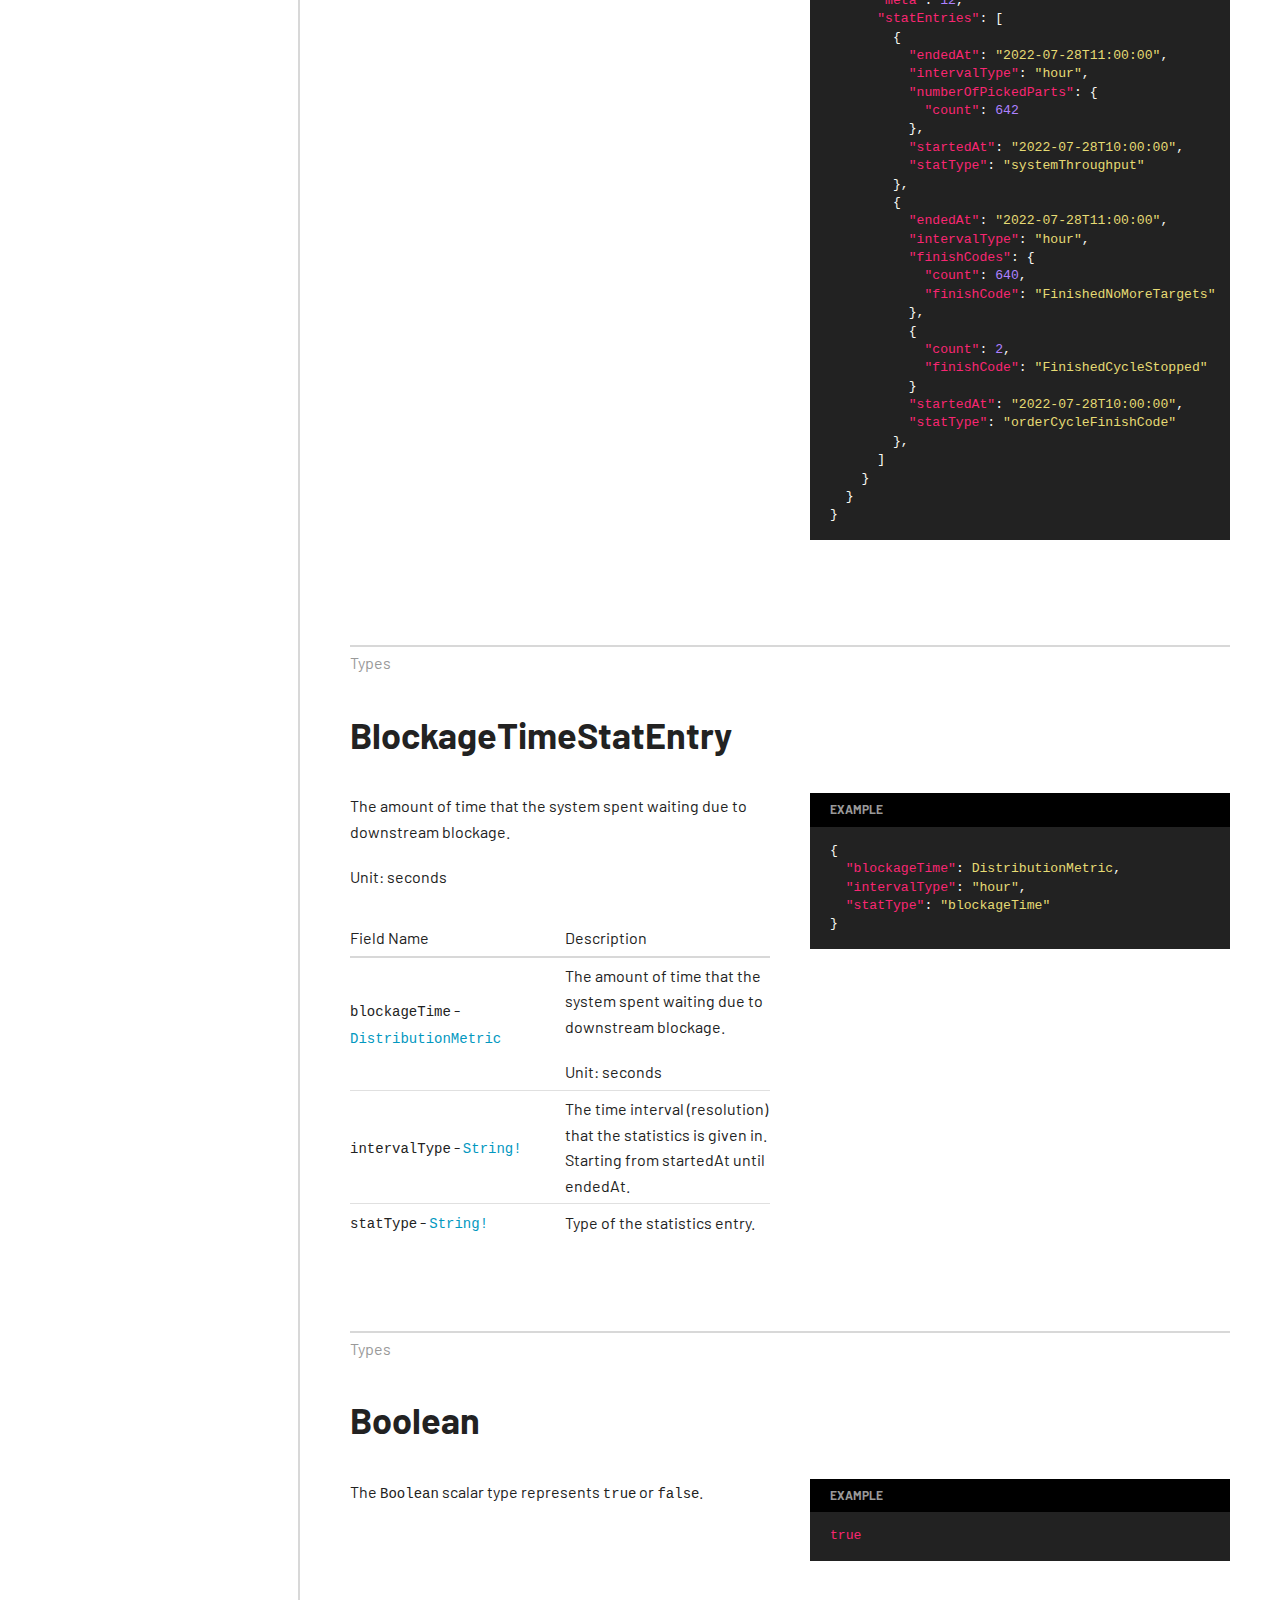
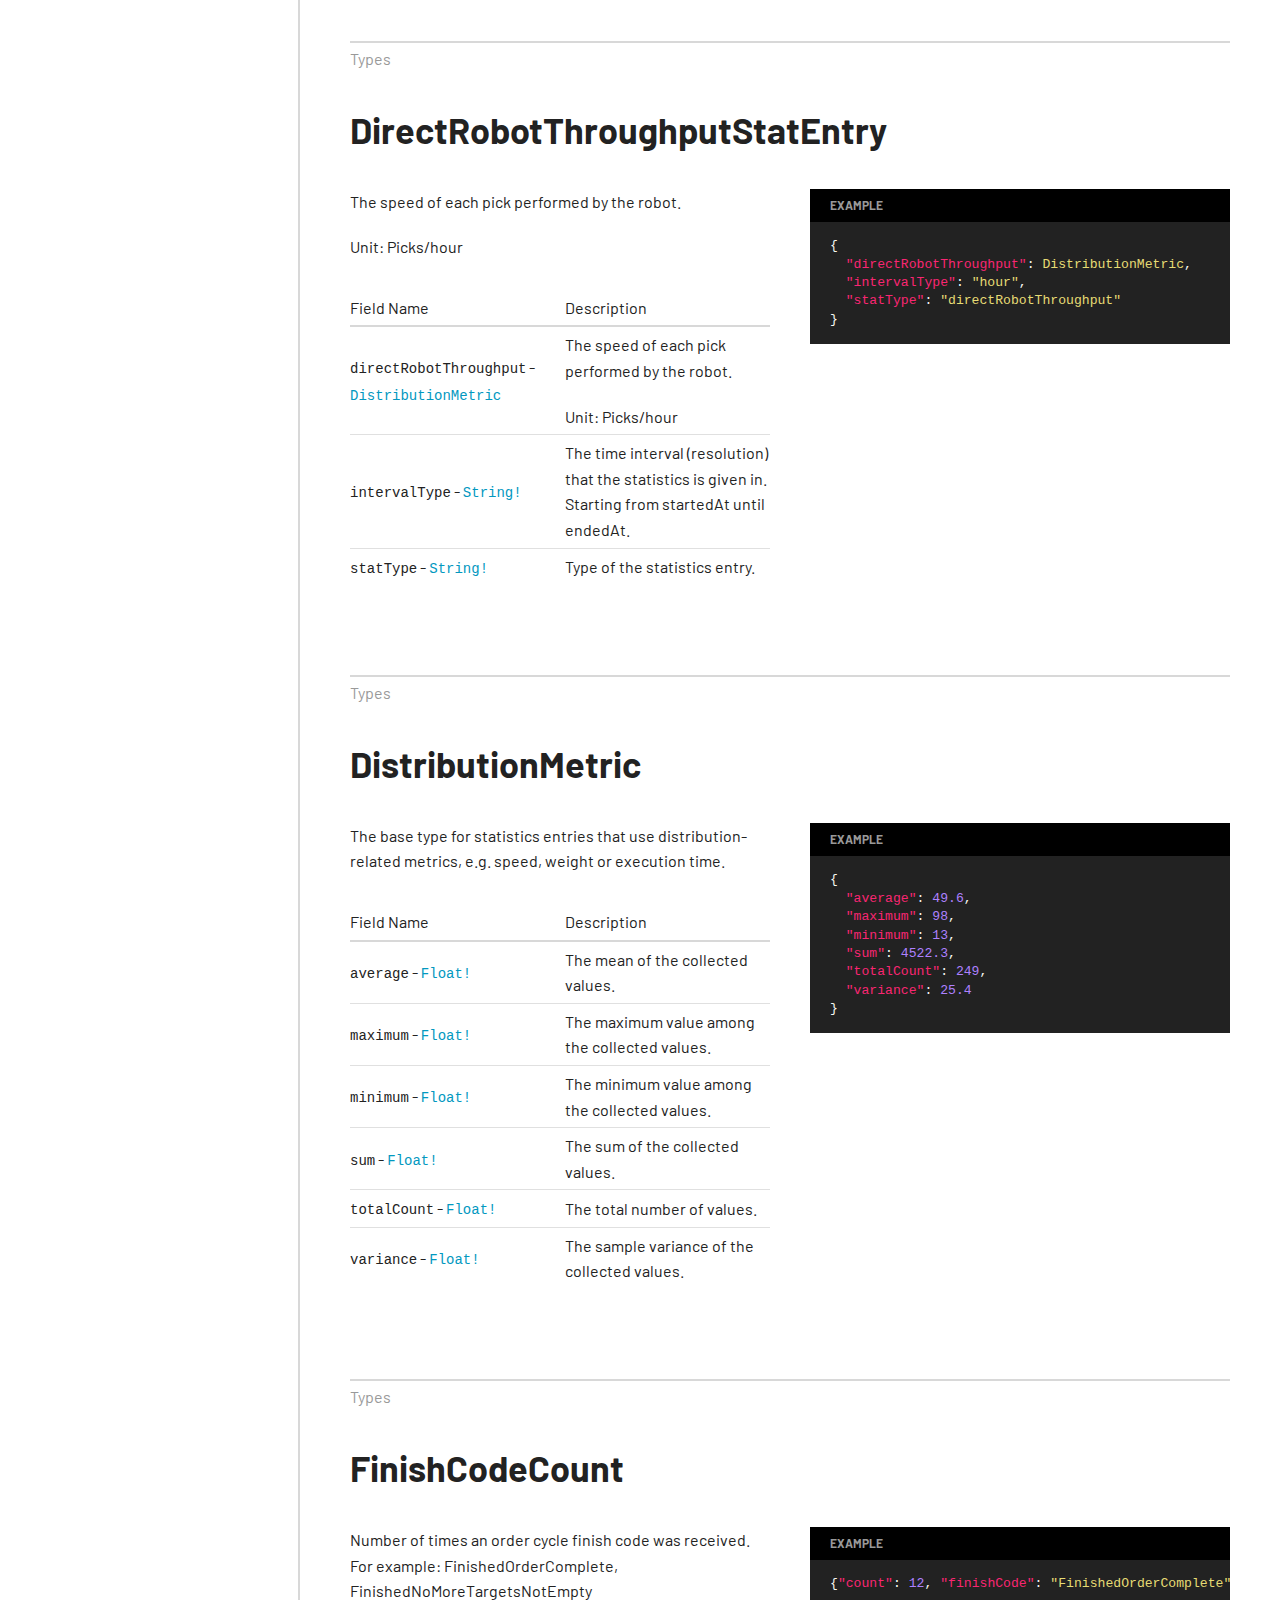
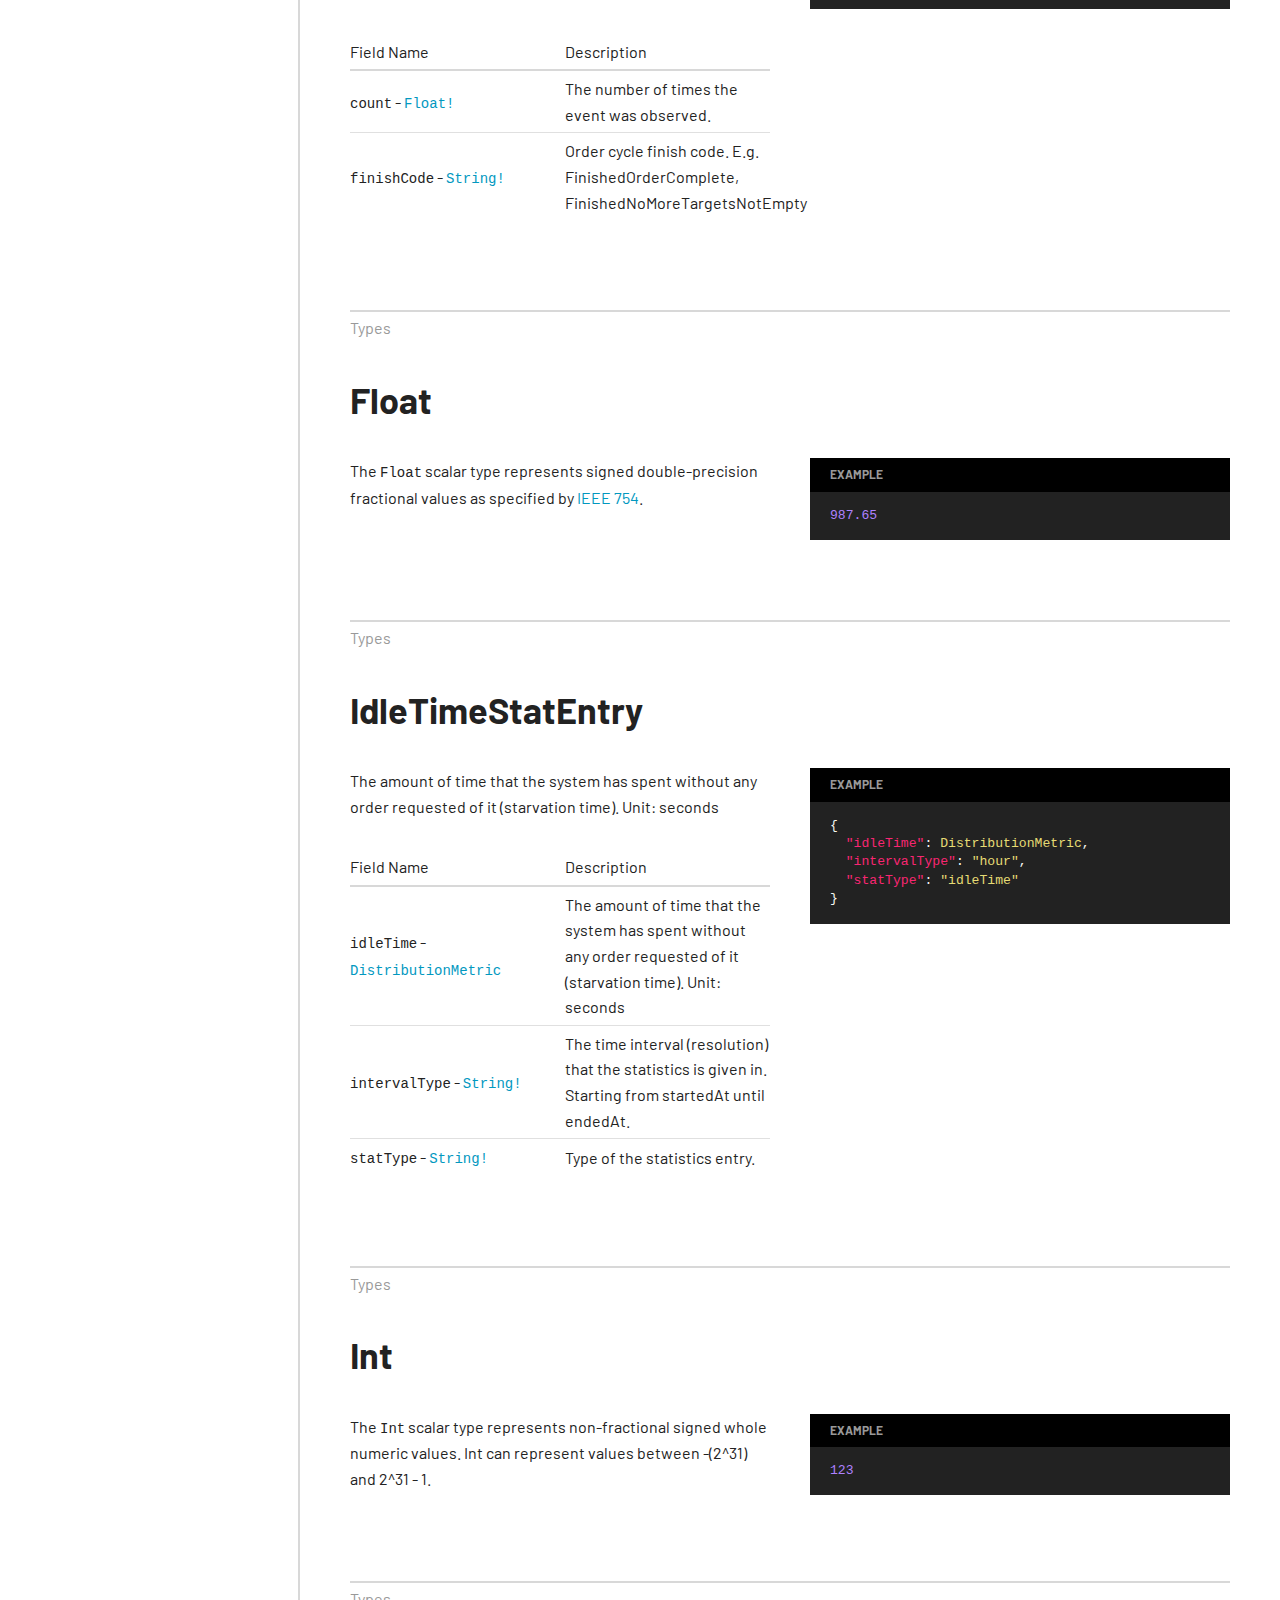
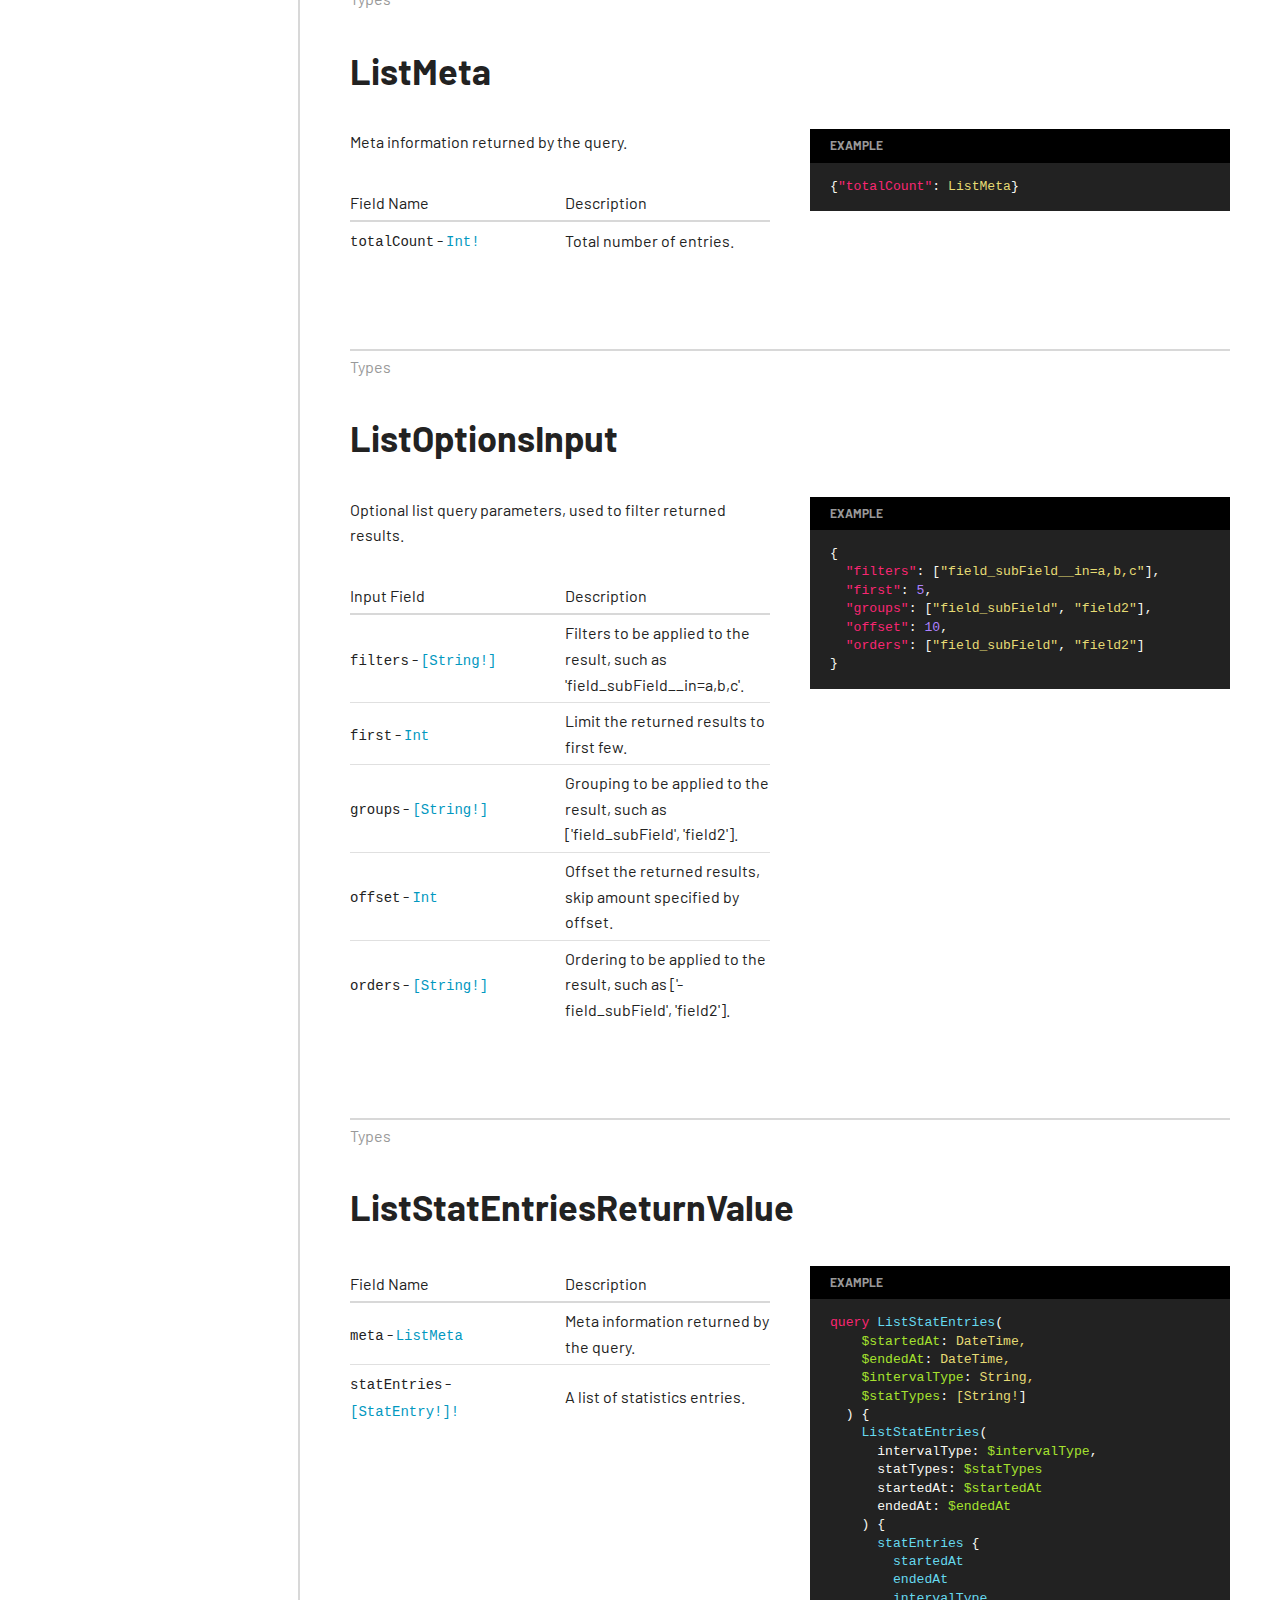
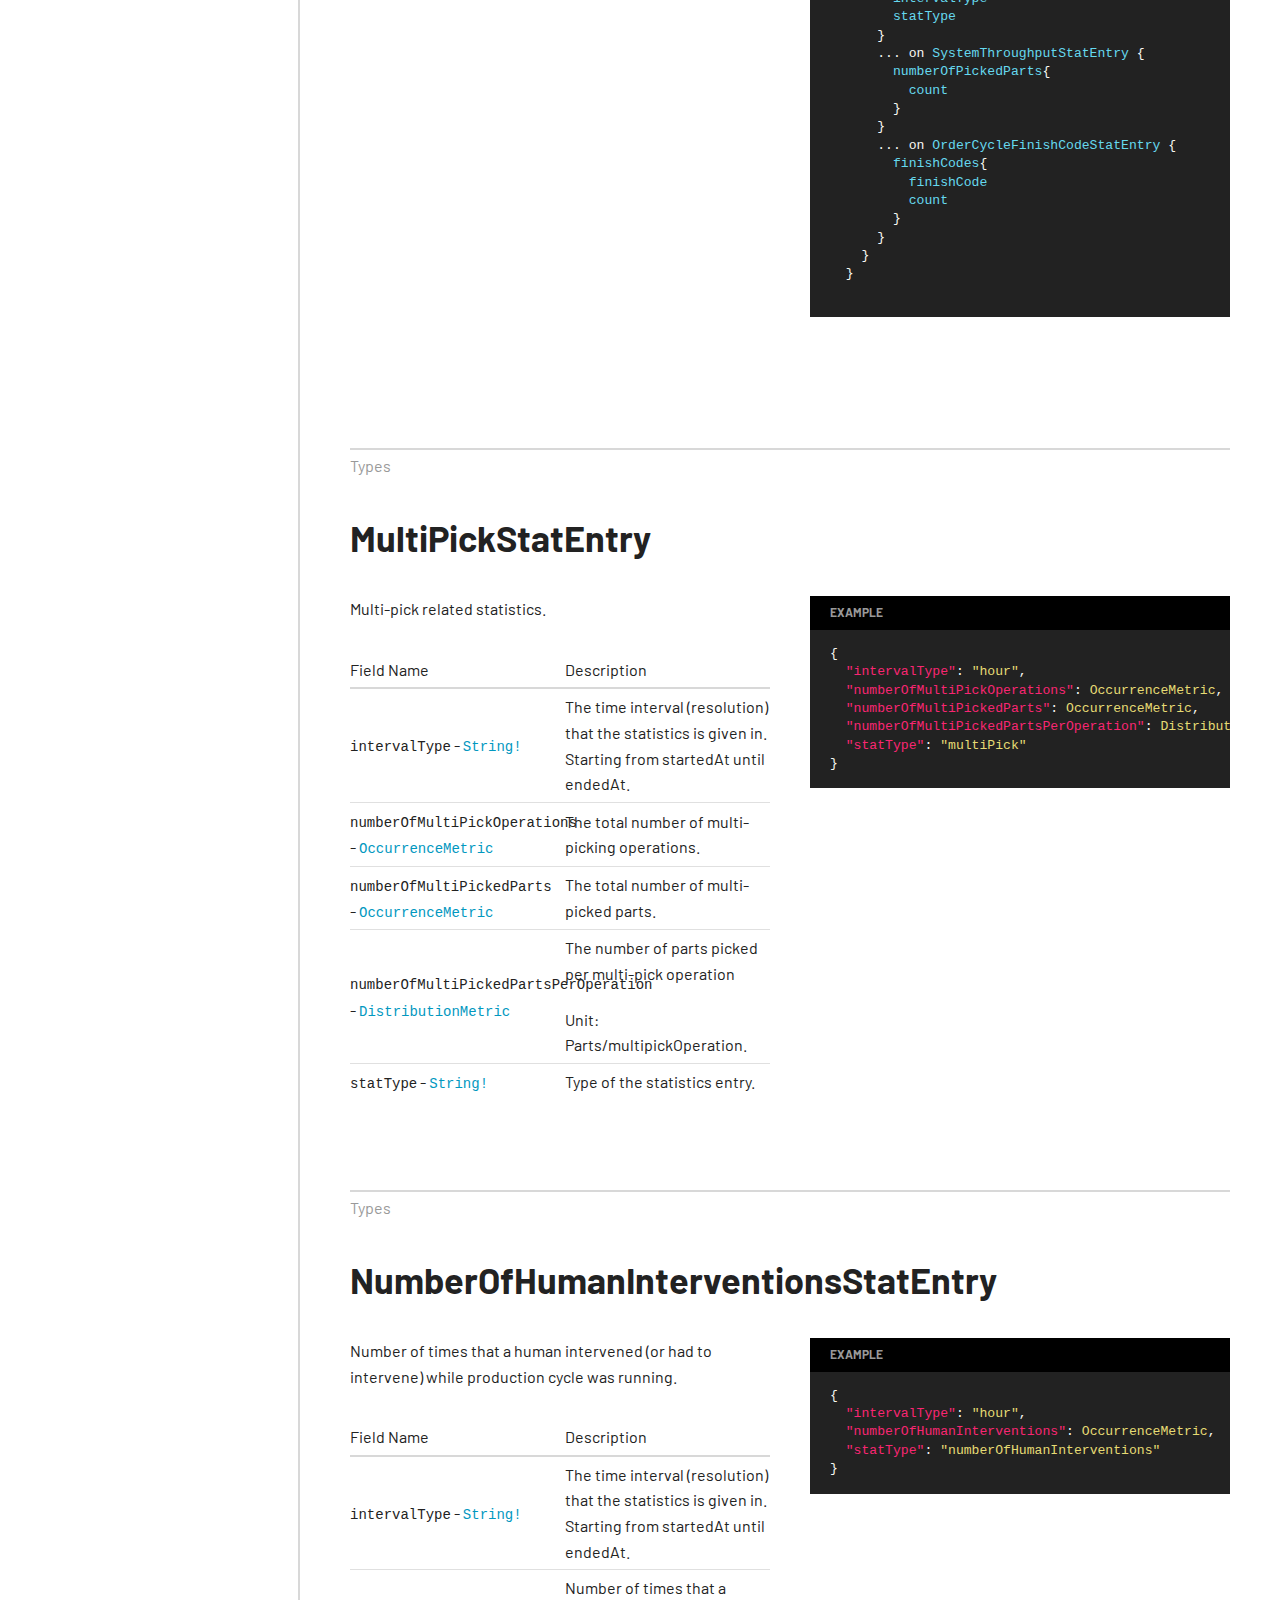
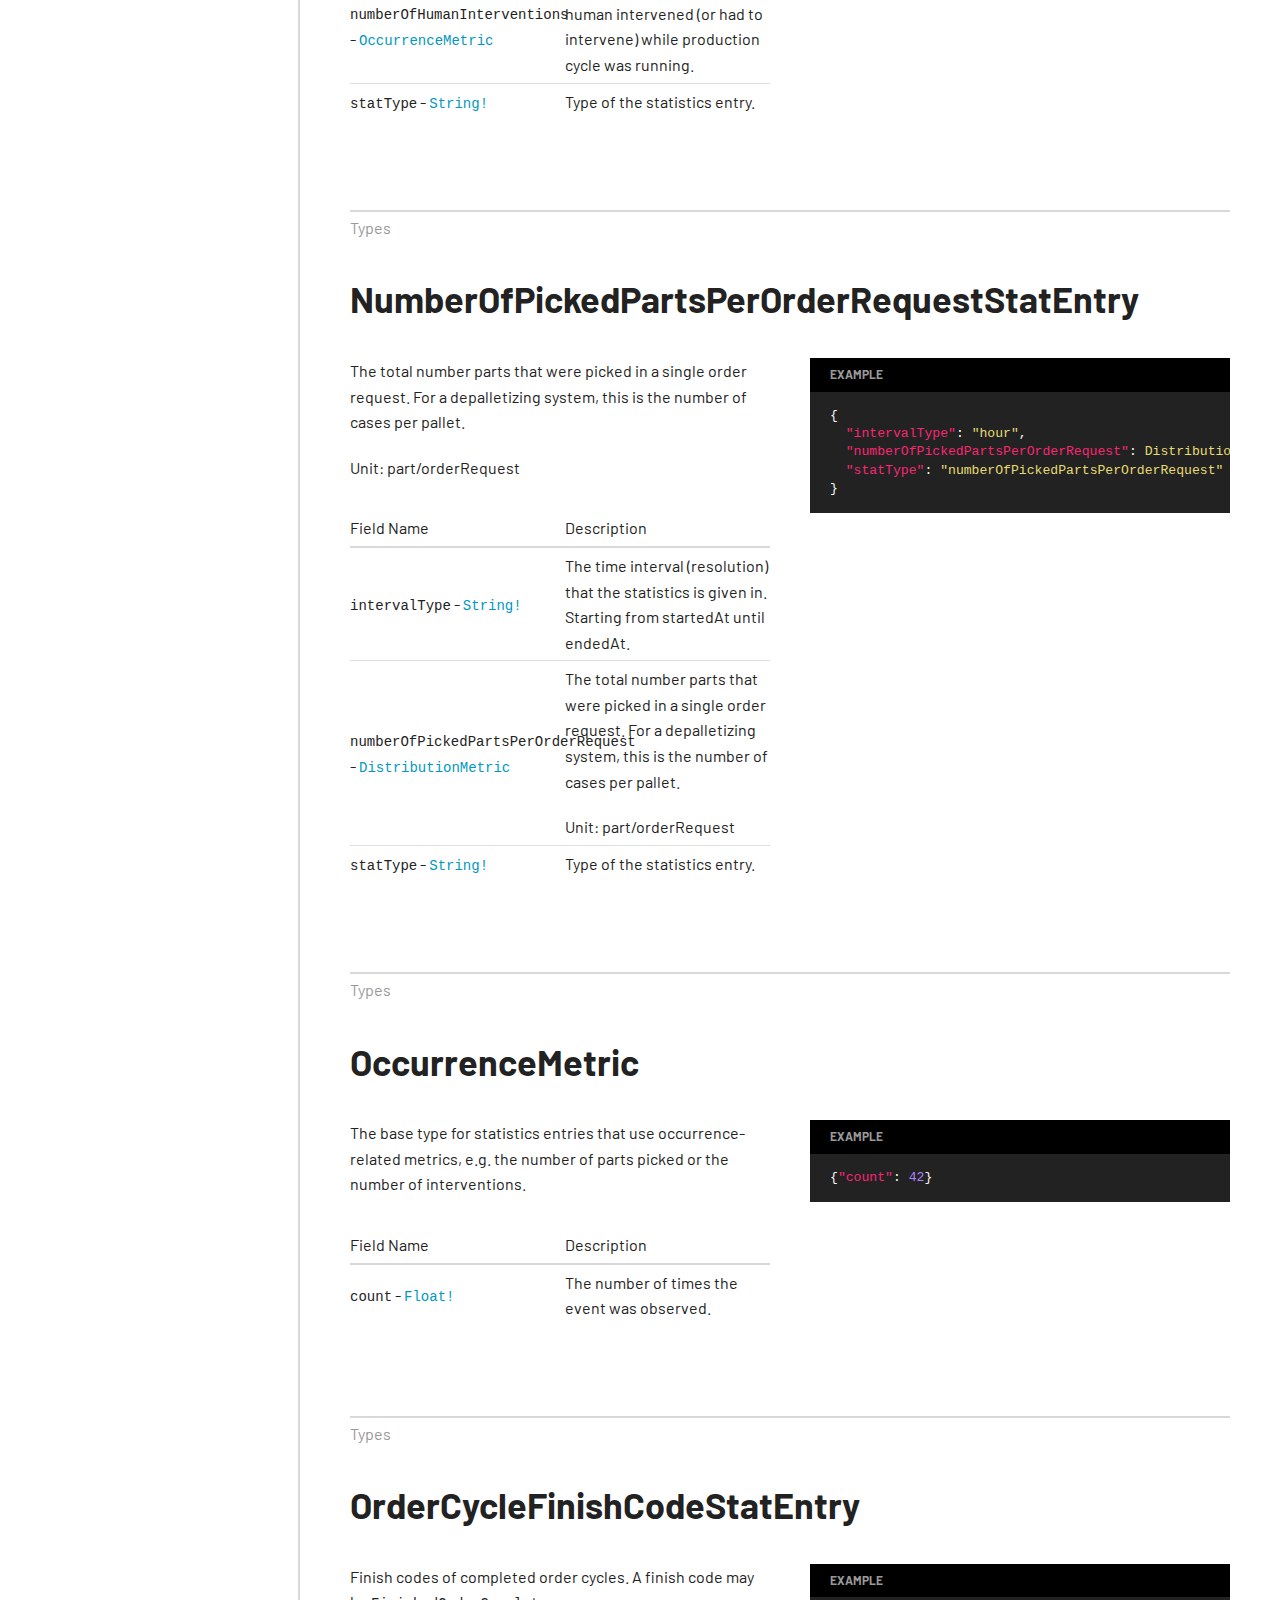
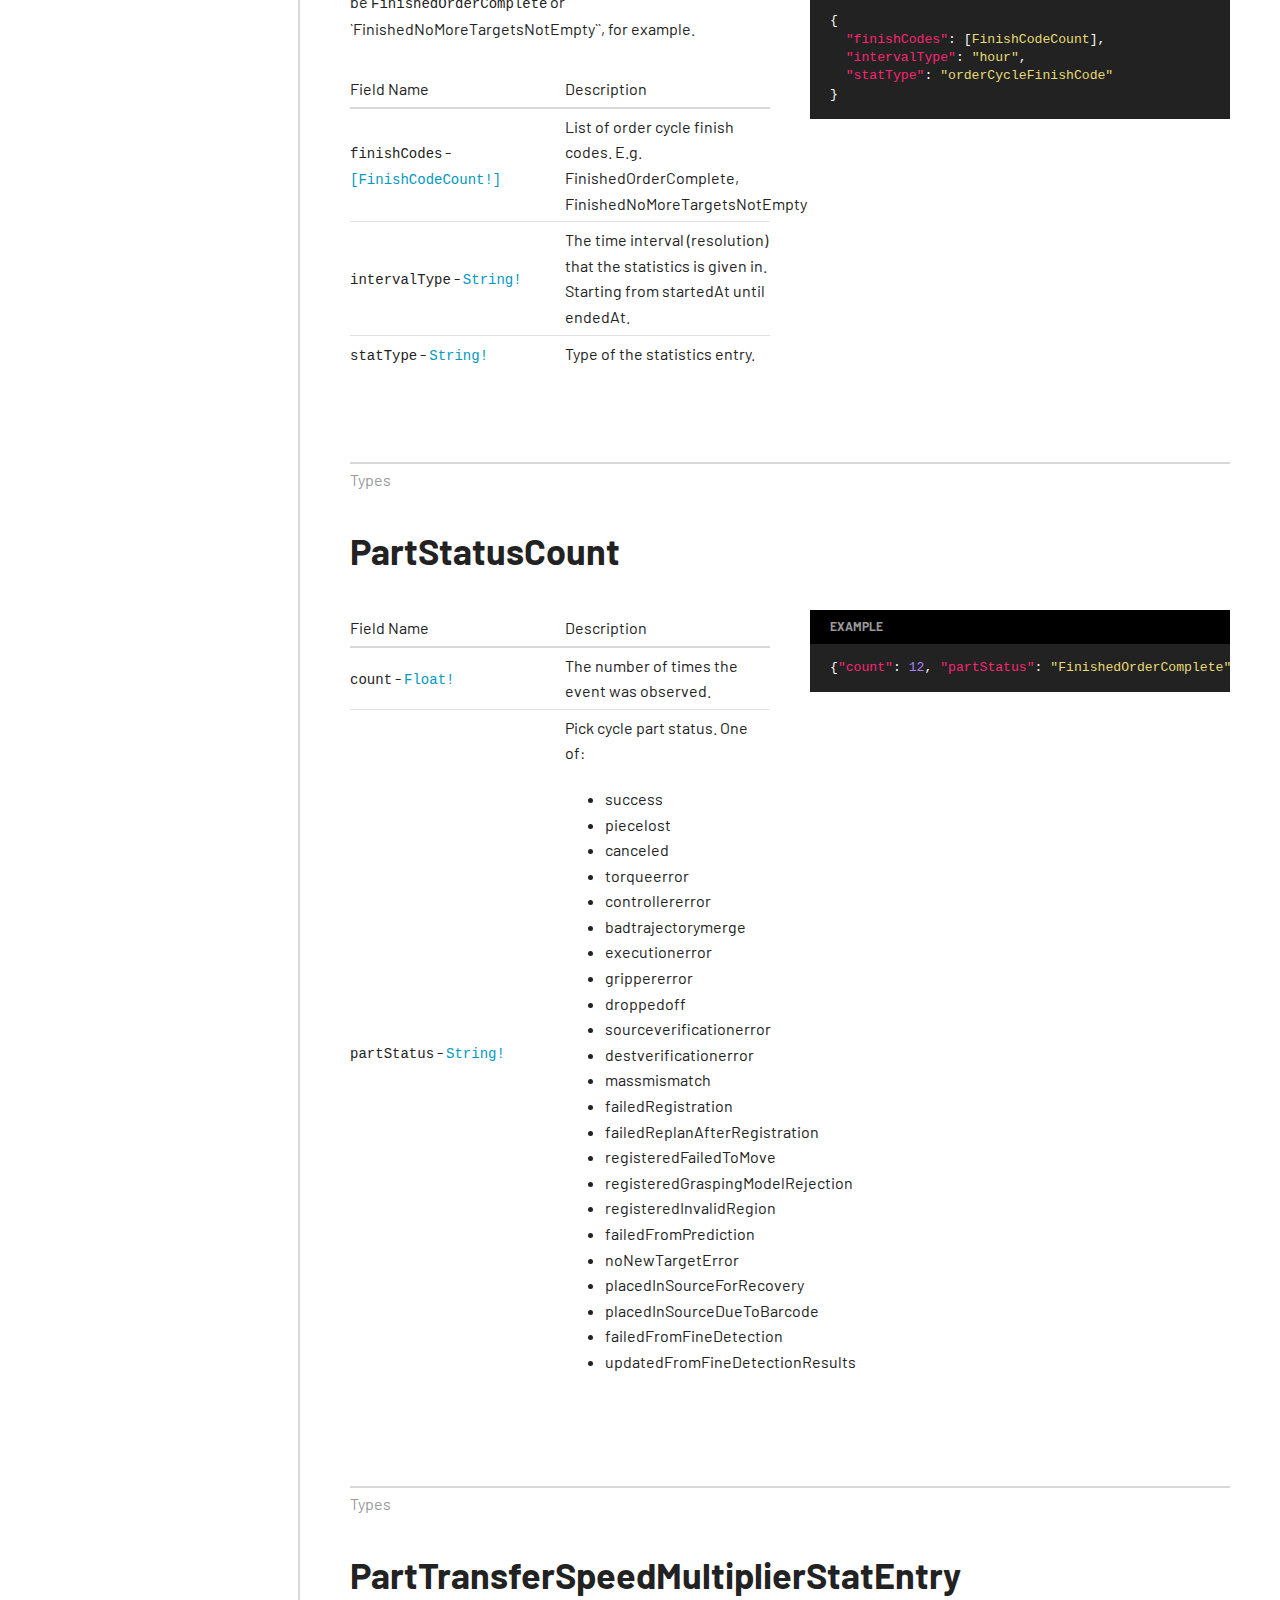
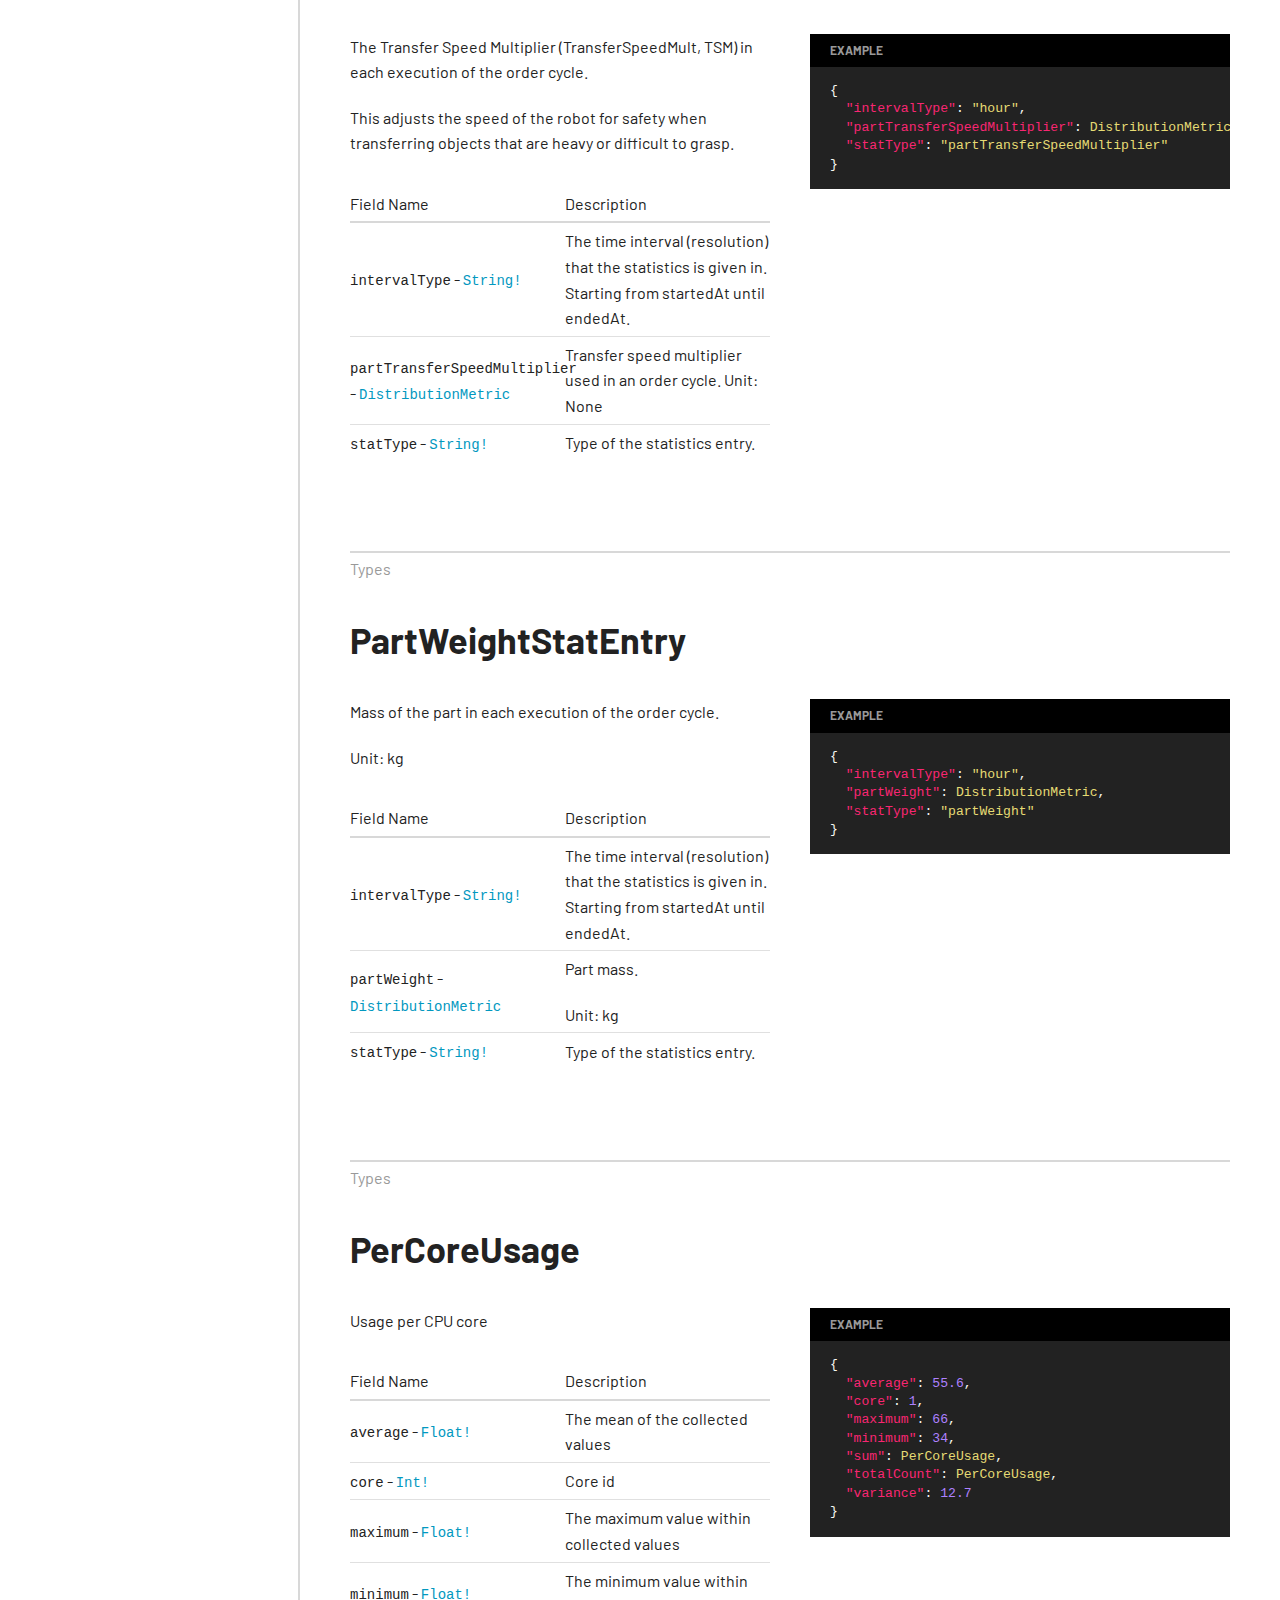
==== commit 23182f70: "deploy: ff2bad6974748ab5b05b6894e97b6ddd3d7fb28c" ====
--- a/en/statsapi/index.html
+++ b/en/statsapi/index.html
@@ -157,10 +157,16 @@
               <div class="doc-copy">
                 <p>Allows the retrieval of statistics from the controller, such as throughput, blockage time, starvation time or number of interventions.</p>
                 <p>Data can be requested in intervals (e.g. per hour or day). The maximum resolution is 1 minute.</p>
+                <h2 id="authentication">Authentication</h2>
+                <p>The controller uses Basic authentication.</p>
                 <p>
                   <strong>Username</strong>: mujin
                   <br>
                   <strong>Password</strong>: mujin </p>
+                <p>Posting also requires a CSRF-Token. You can either use a
+                  <a href="https://developer.mozilla.org/en-US/docs/Web/HTTP/CORS">CORS preflight request</a> (used in browsers), or add these items to the HTTP headers:</p>
+                <p><code>Cookie: csrftoken=AValueOfYourChoice</code>
+                  <br><code>X-CSRFToken: AValueOfYourChoice</code> </p>
               </div>
               <div class="doc-examples">
                 <div class="example-section welcome-api-endpoints-section example-section-is-code">
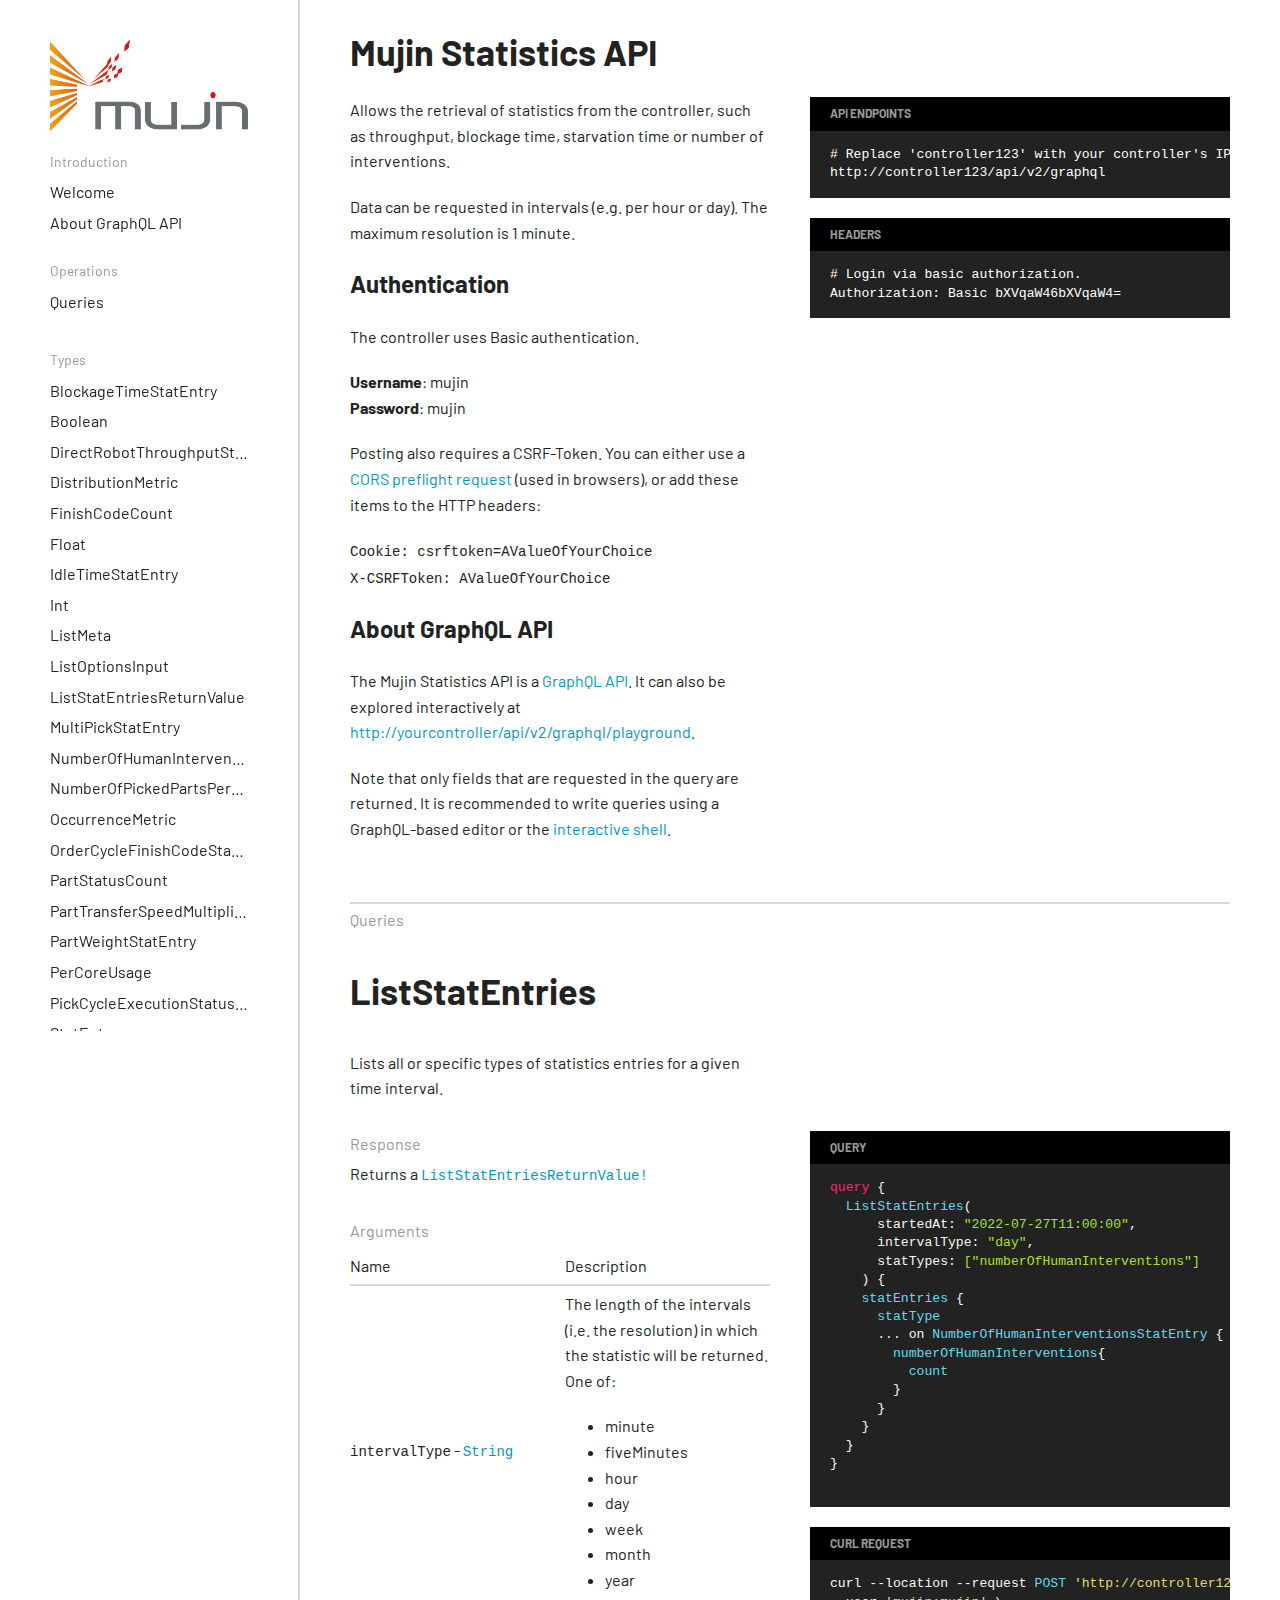
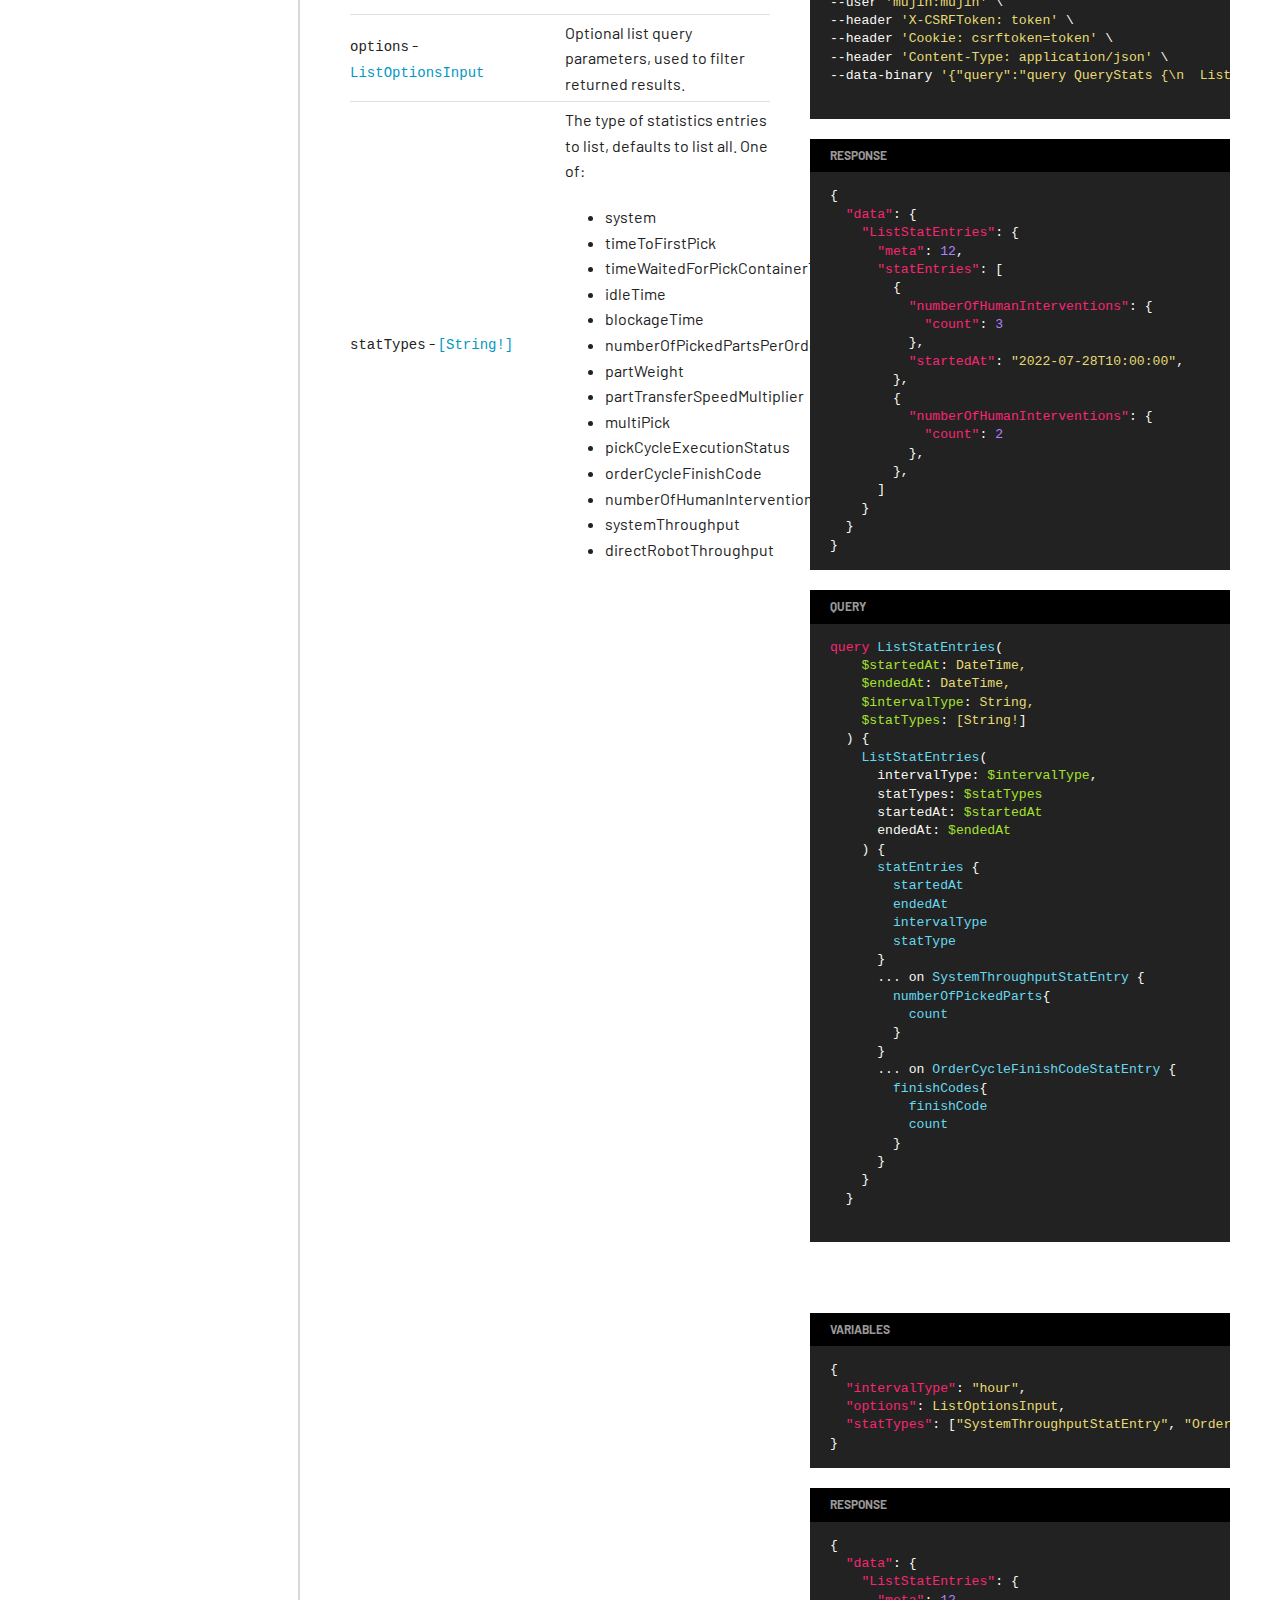
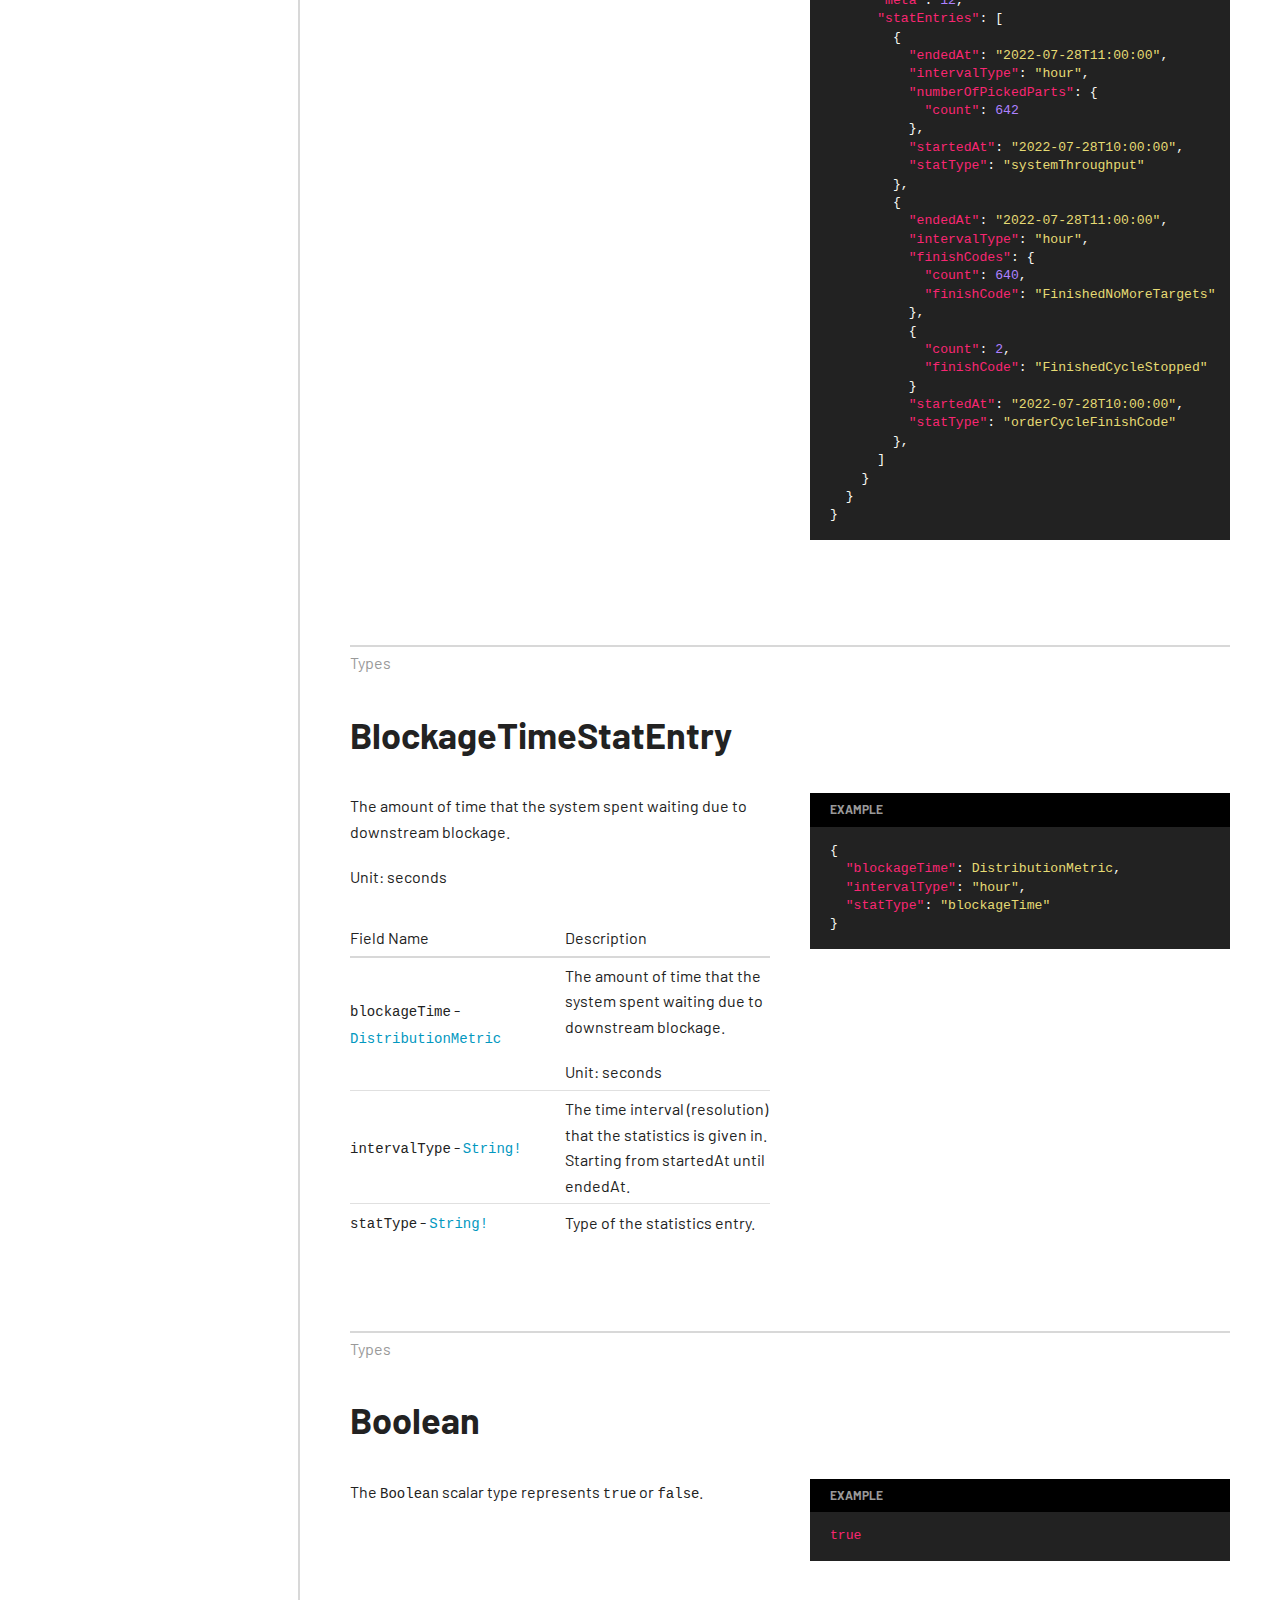
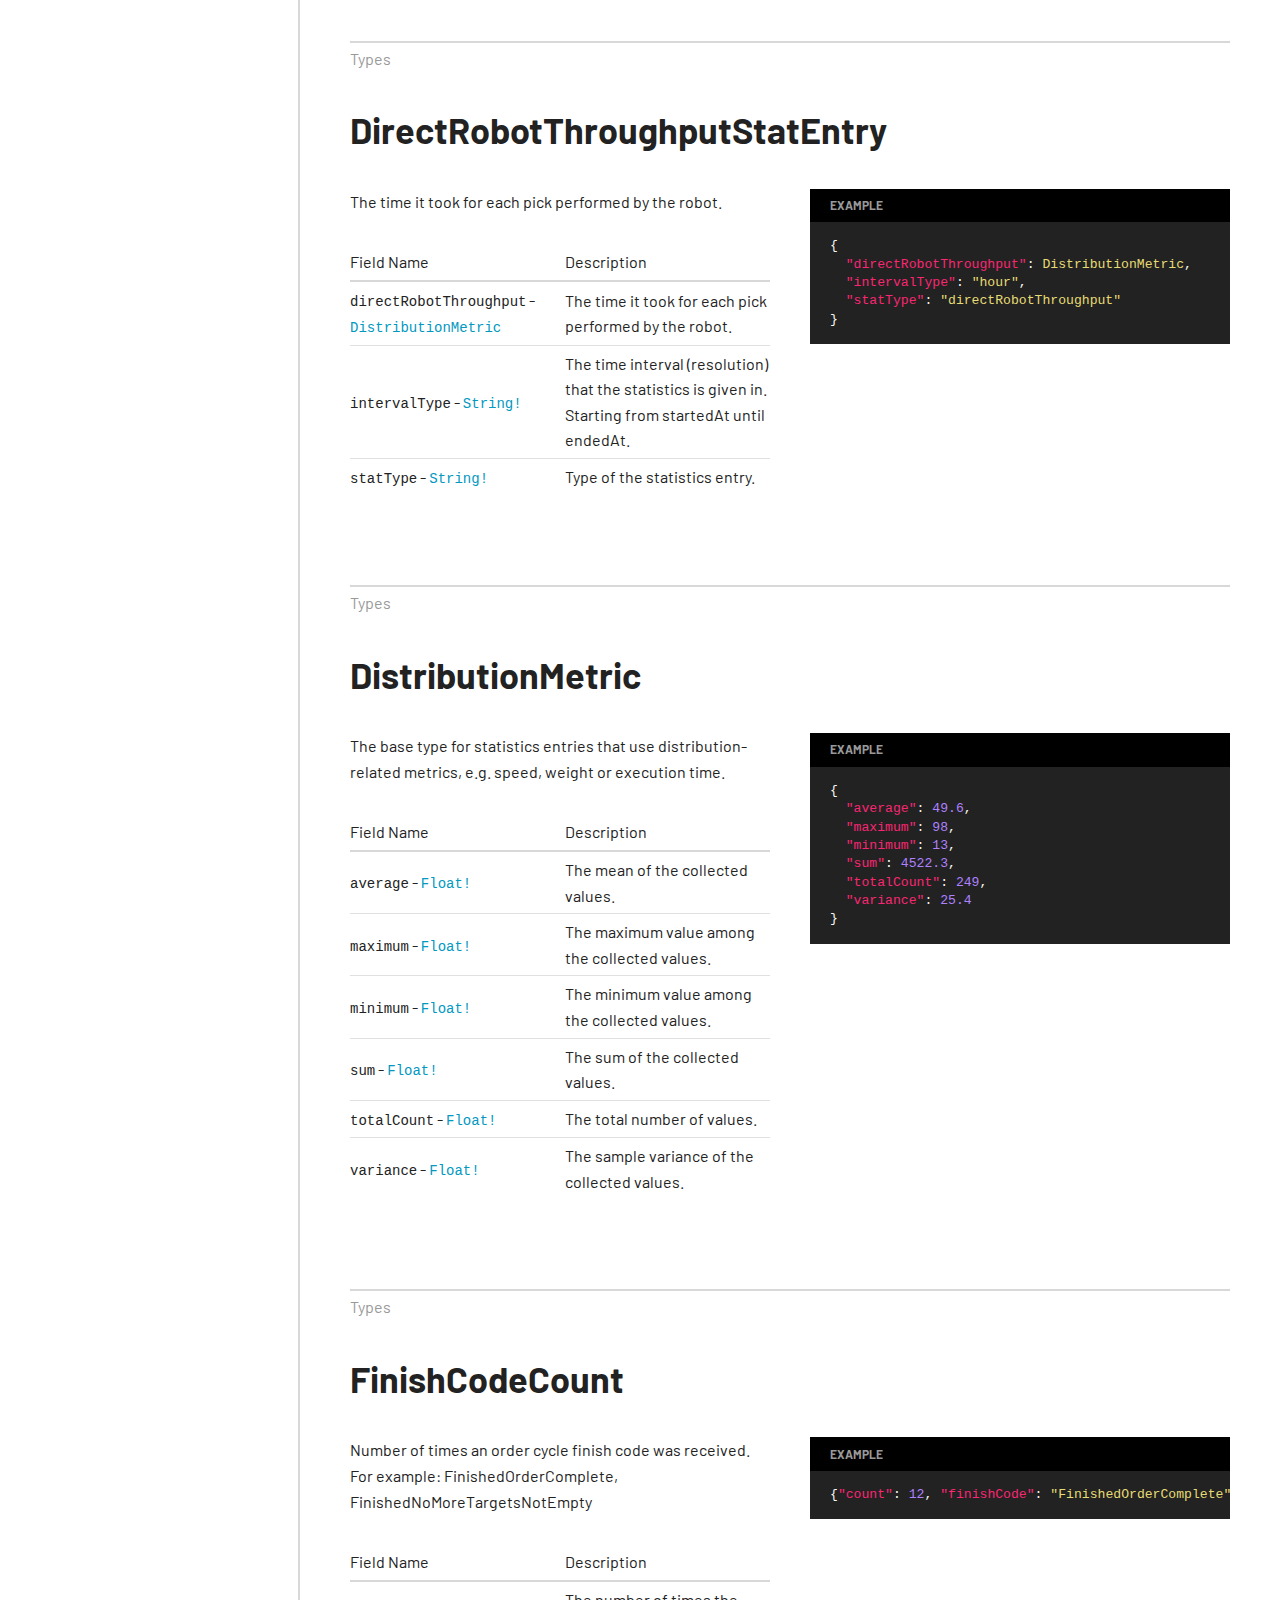
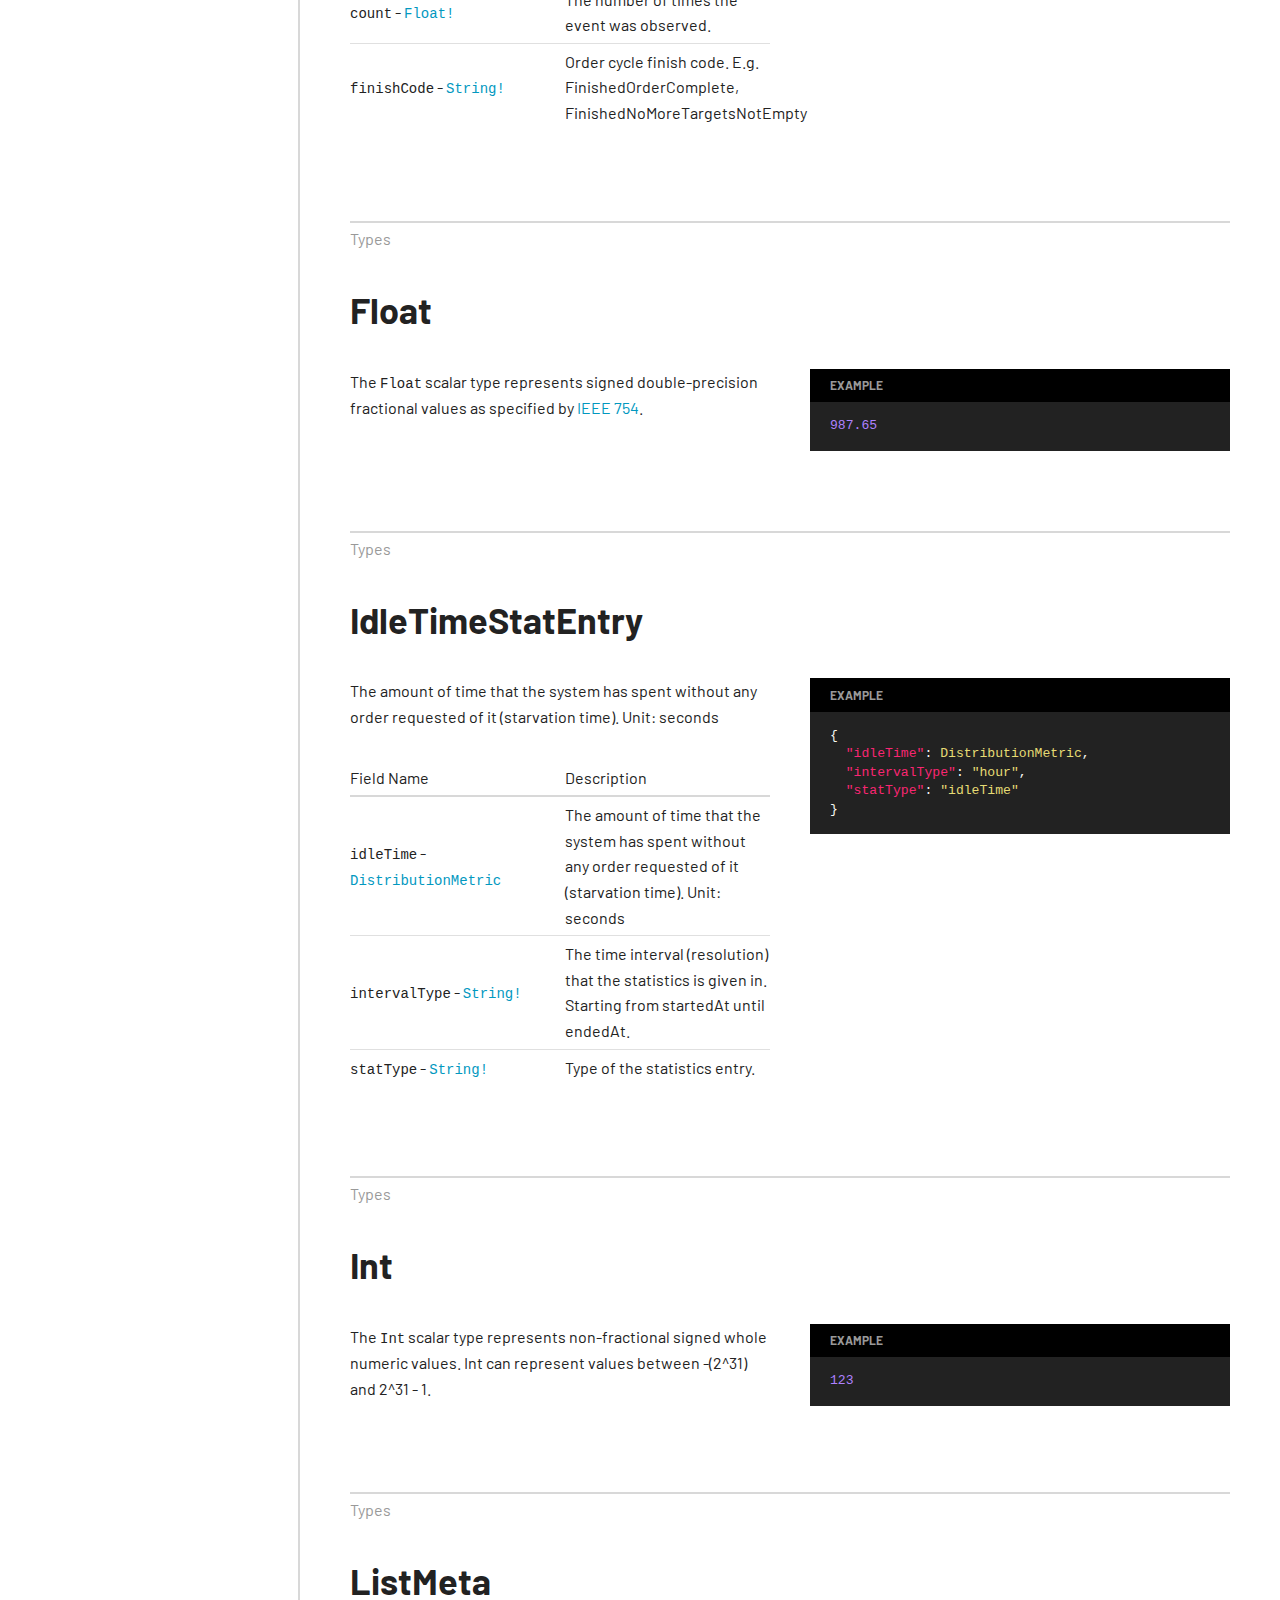
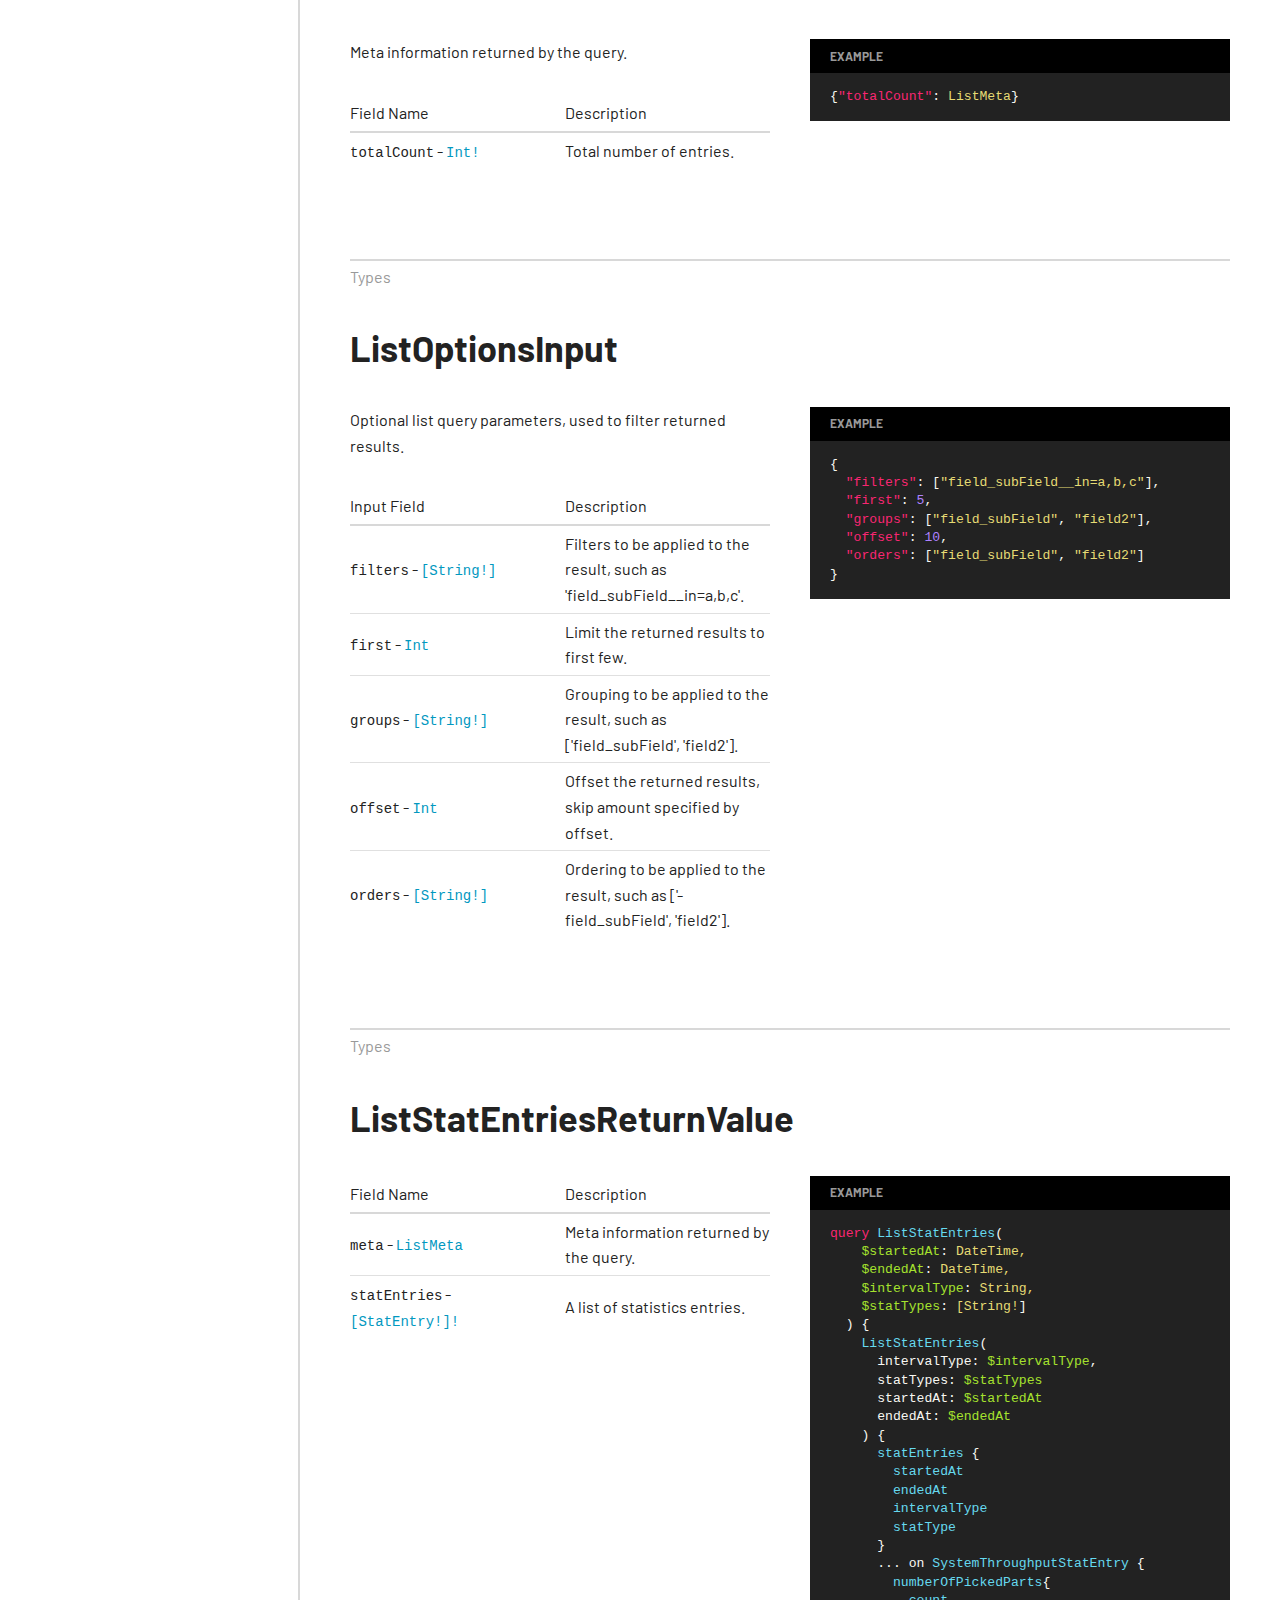
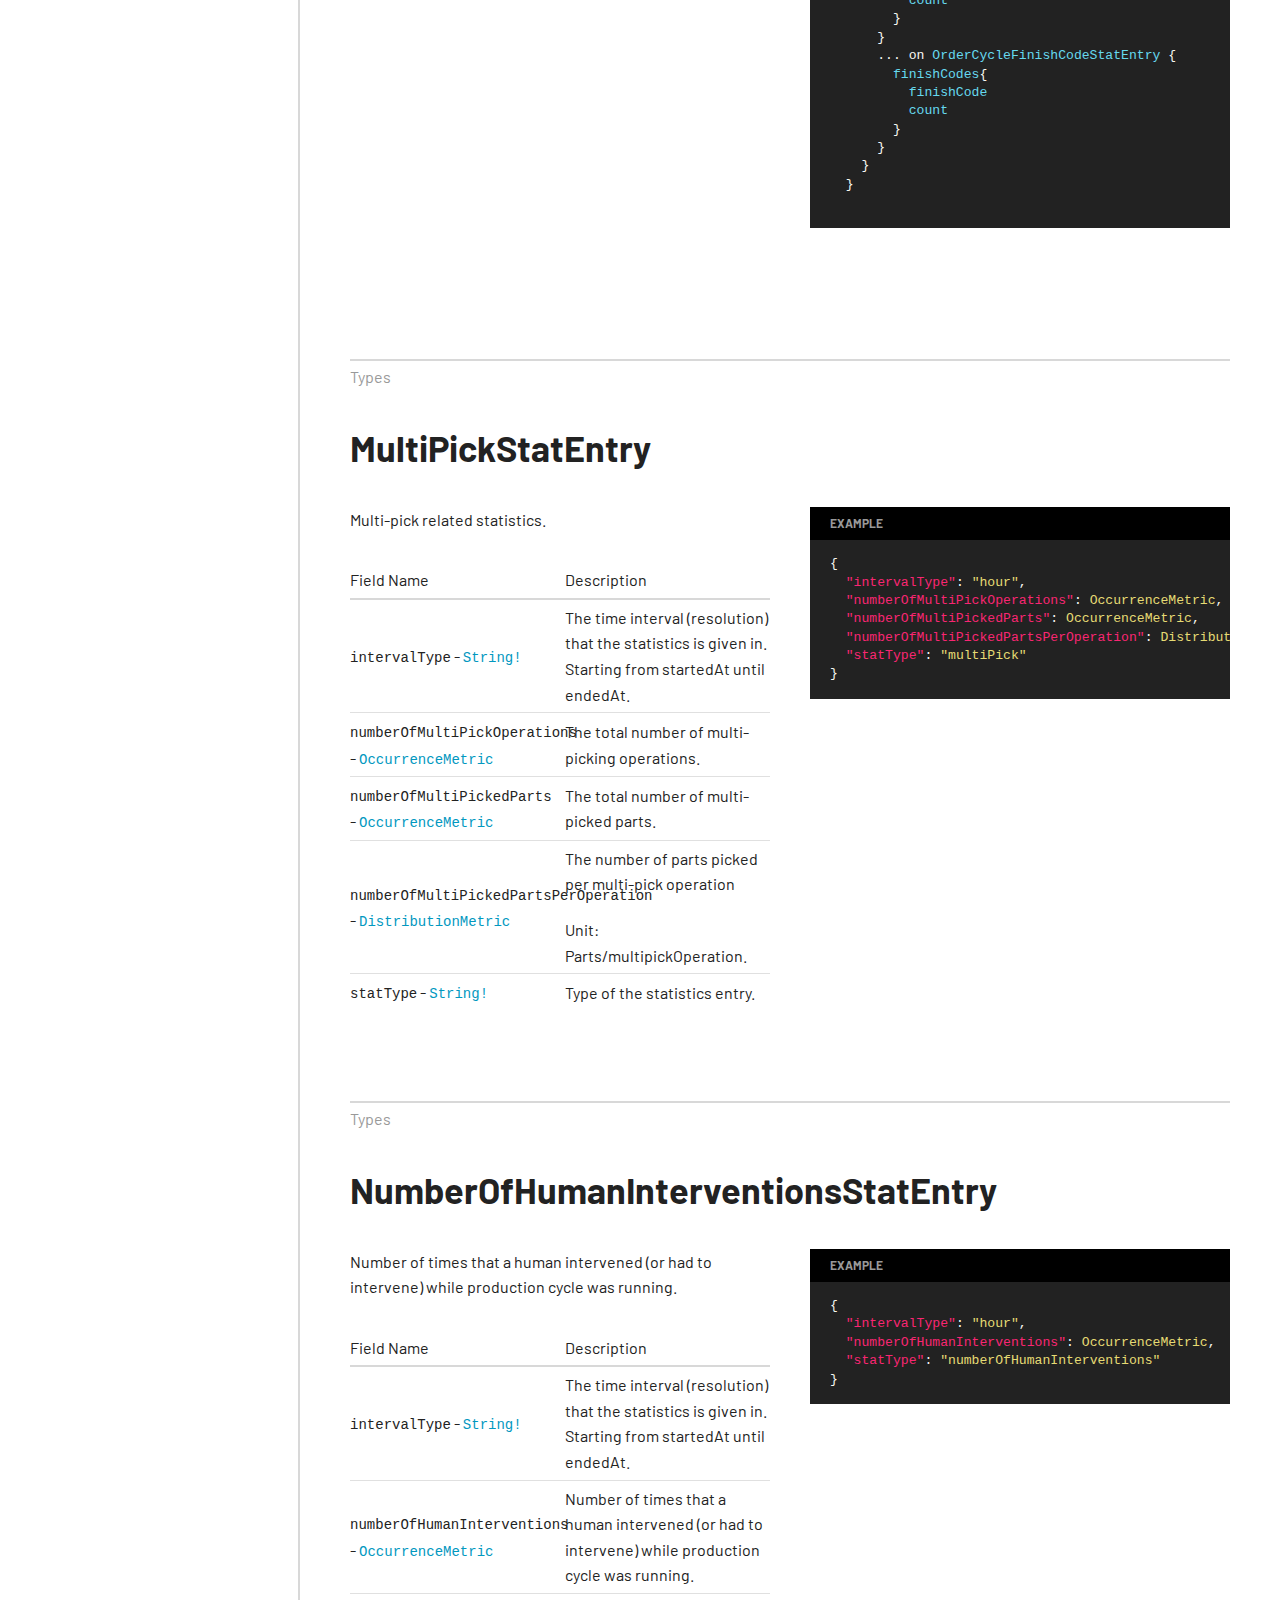
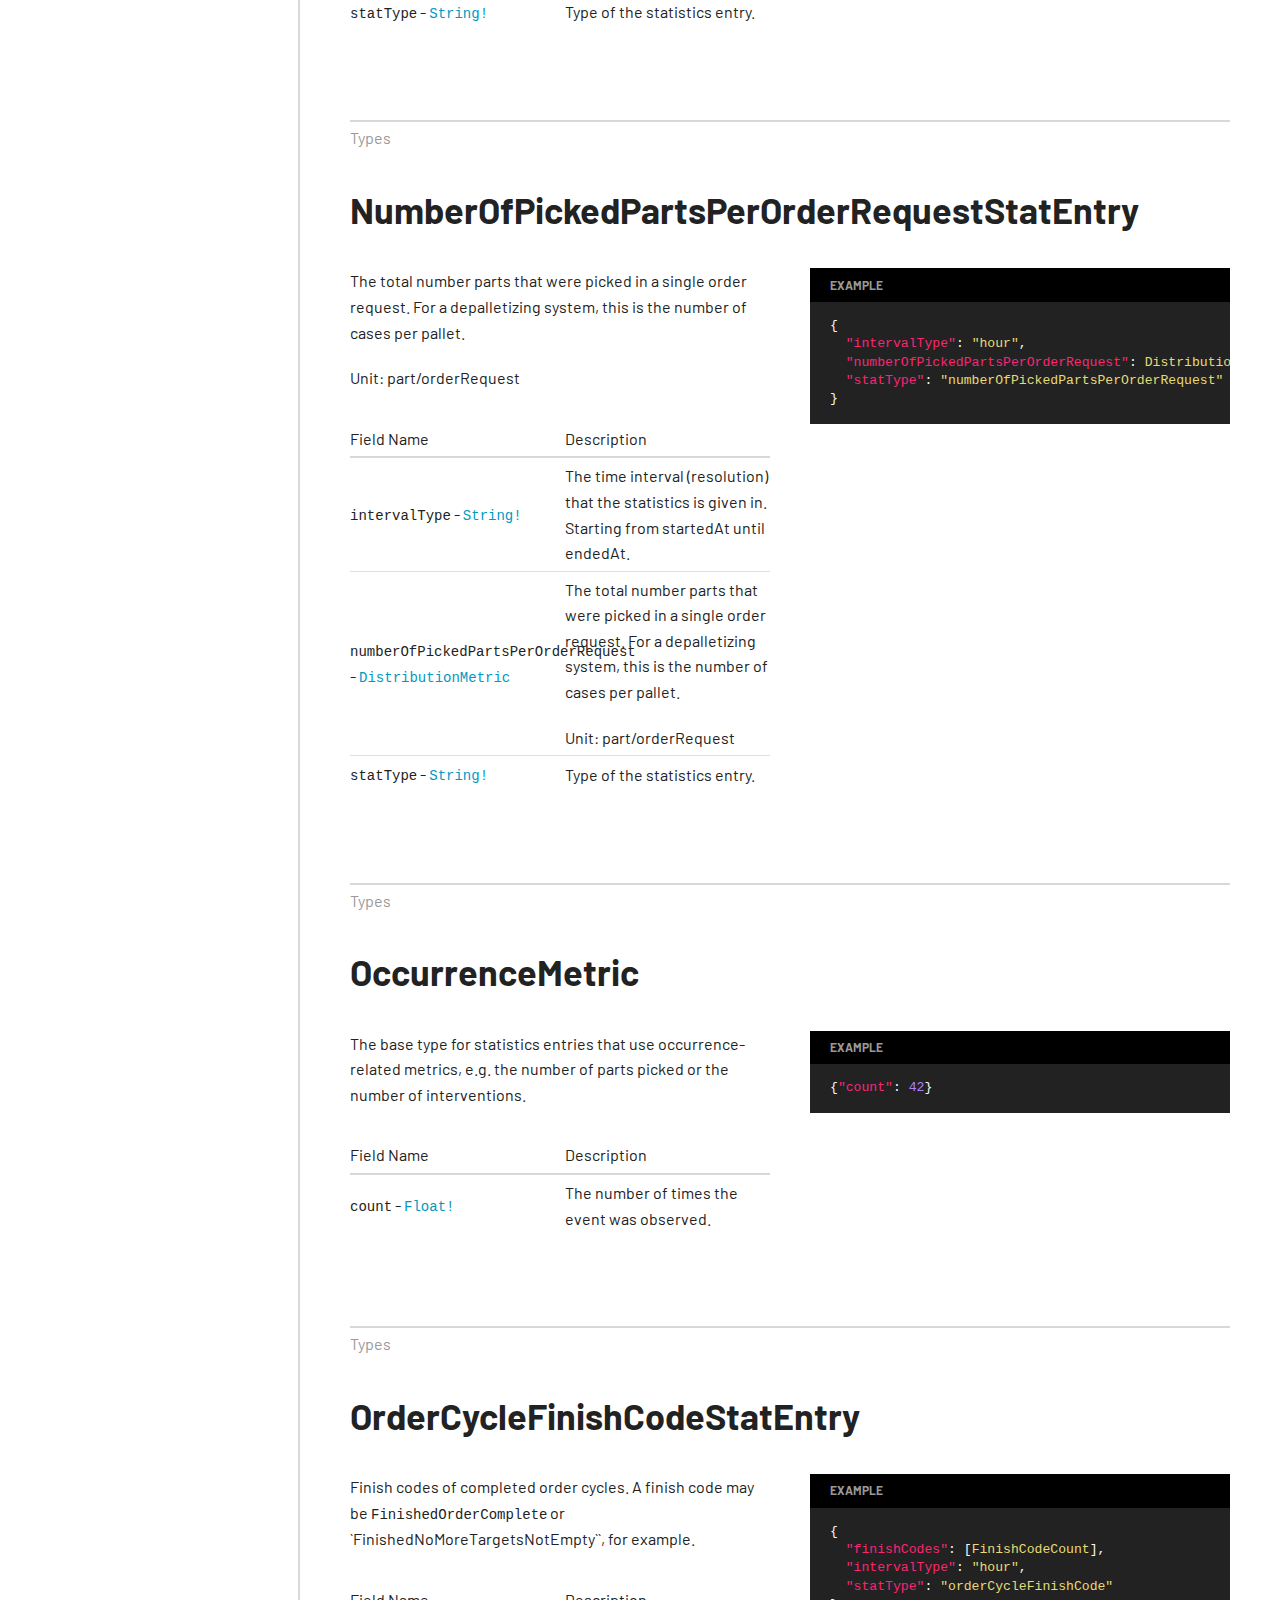
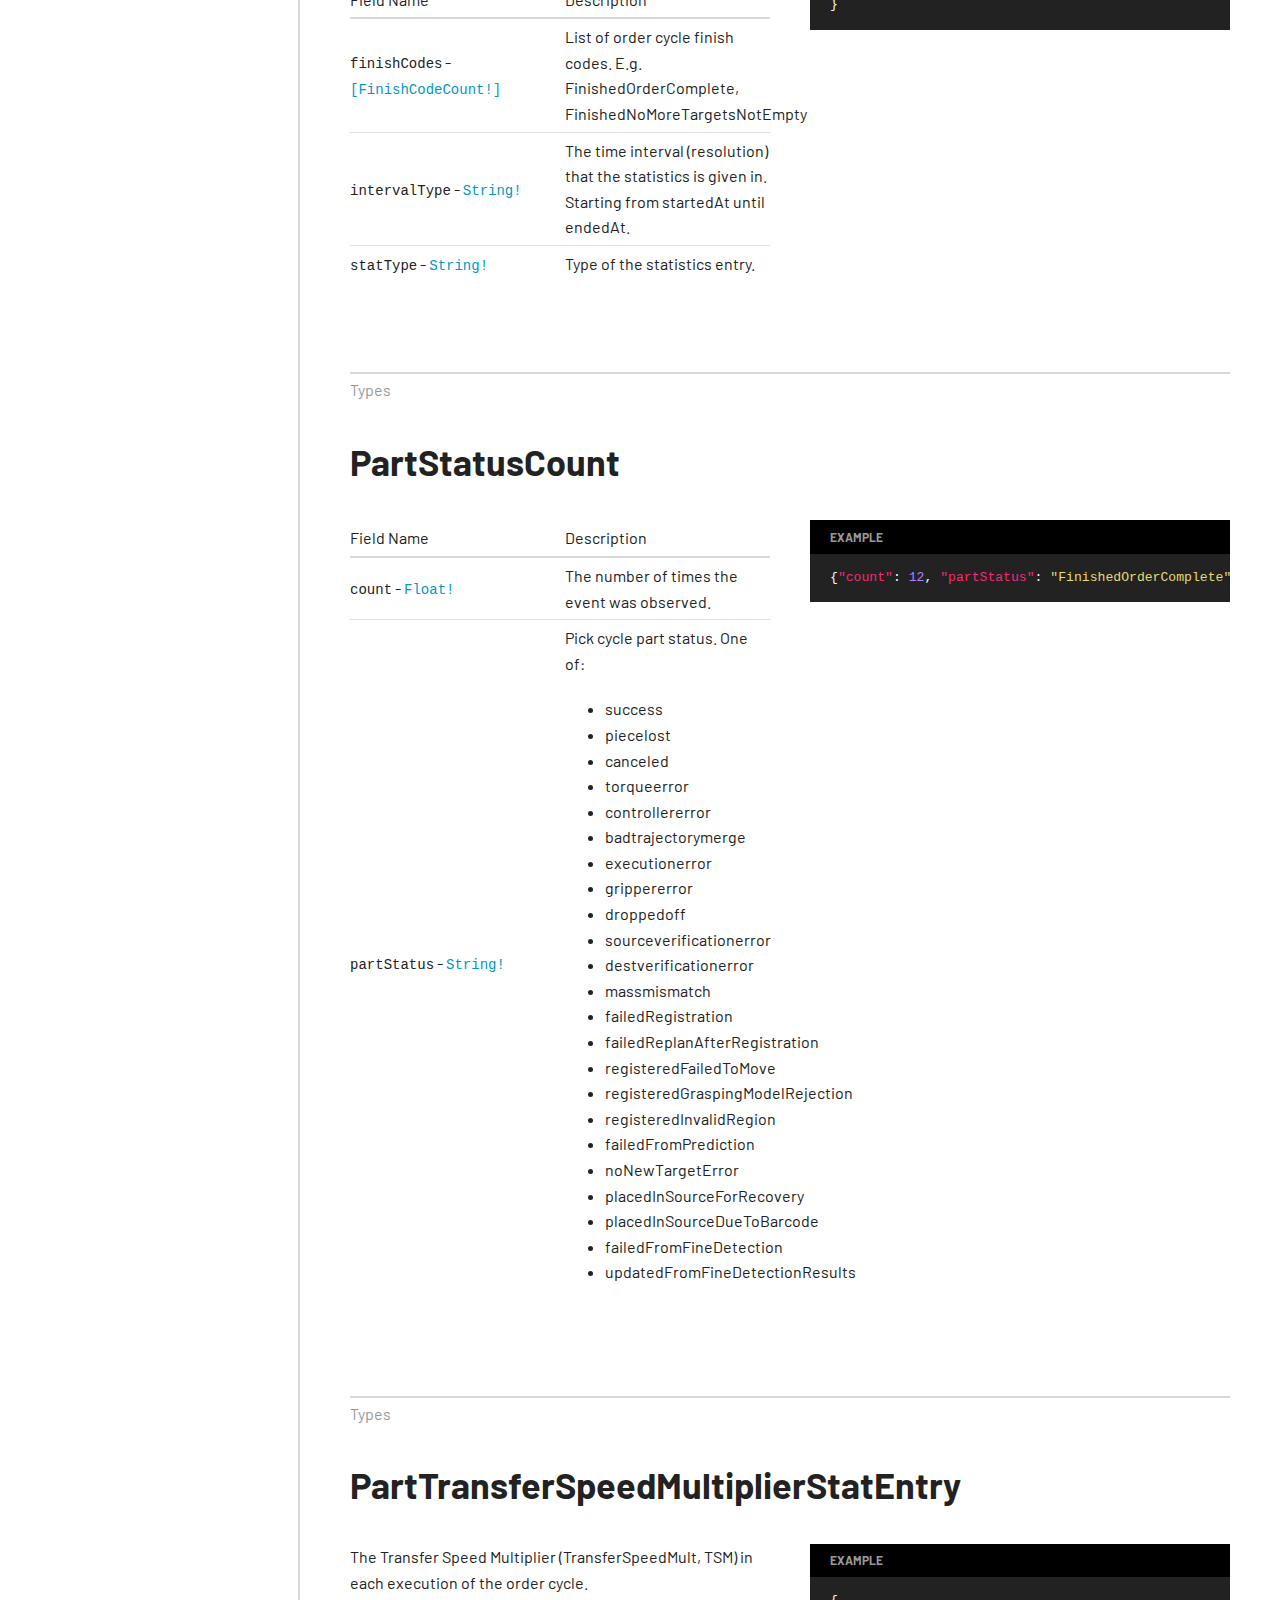
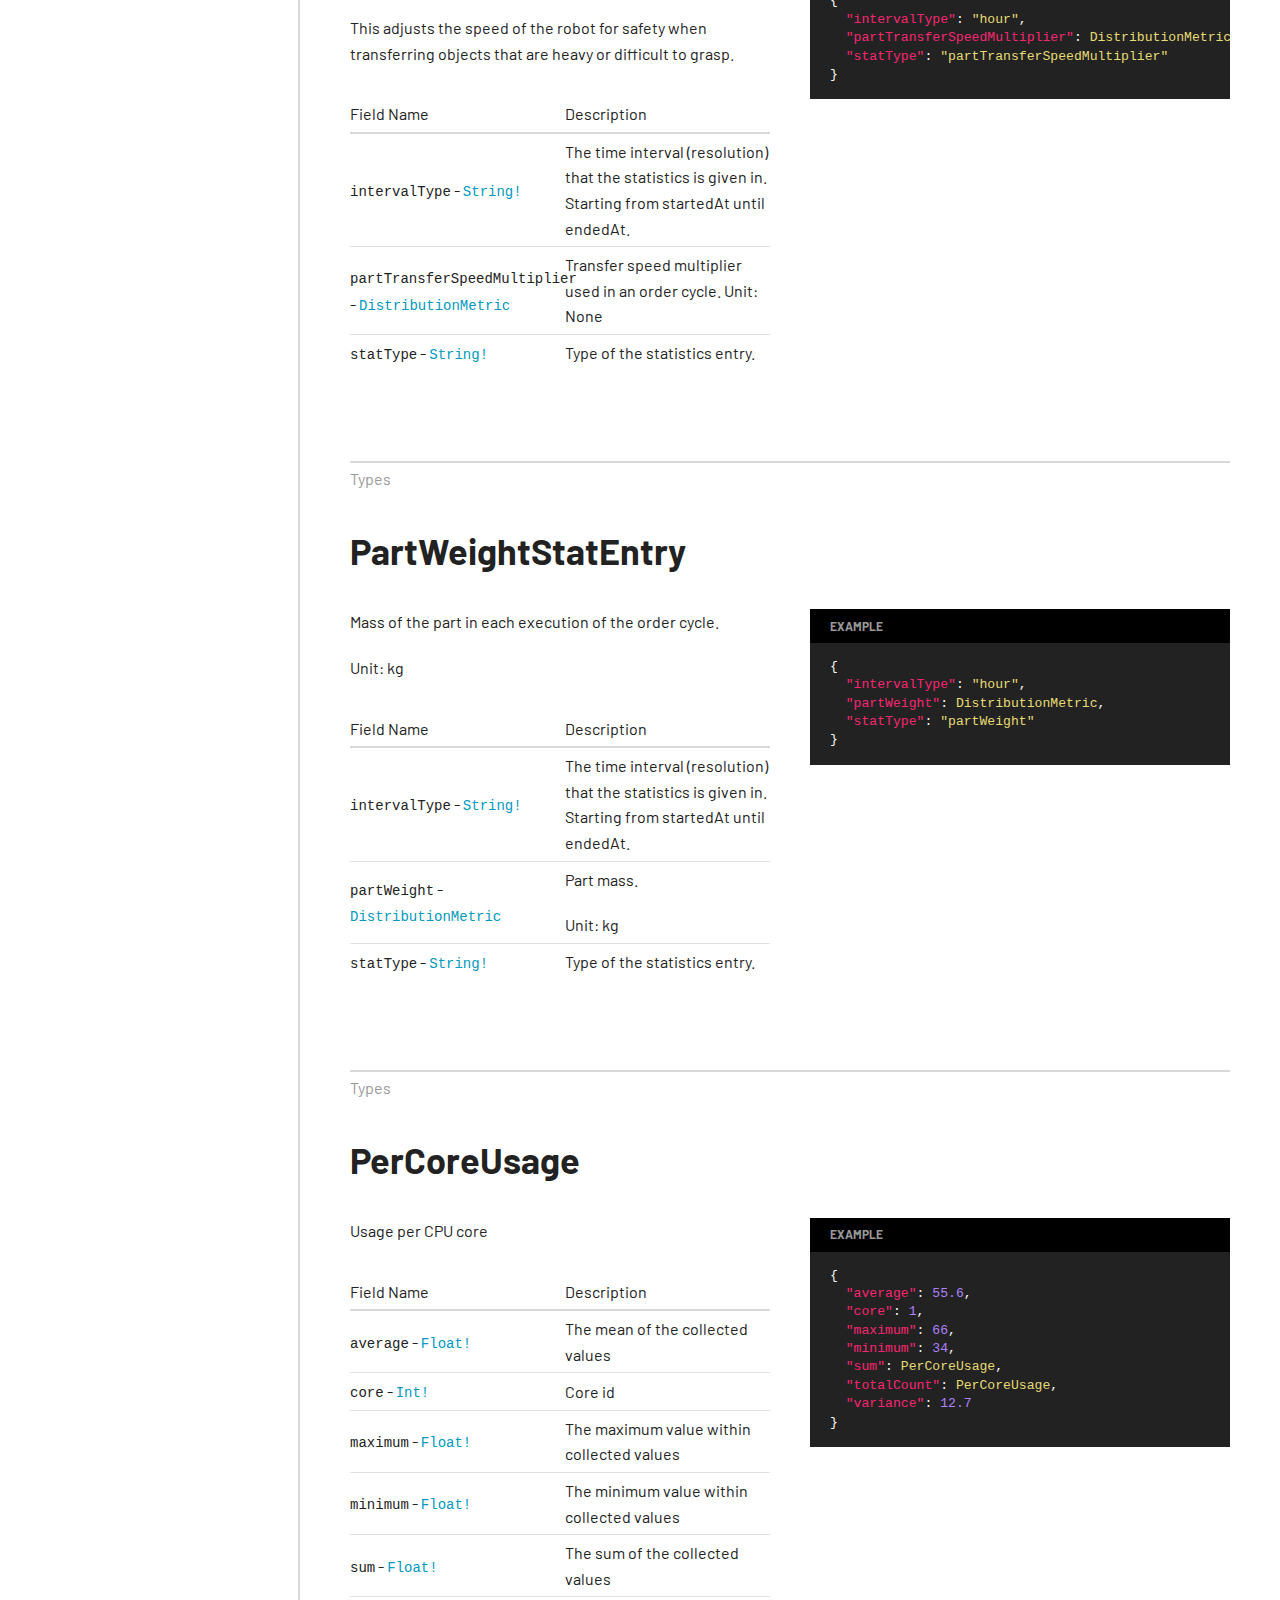
==== commit 7a2ad98e: "deploy: 81fea34dcce791ebe5cb4cc93559e1b0e6c0d8e5" ====
--- a/en/statsapi/index.html
+++ b/en/statsapi/index.html
@@ -545,8 +545,7 @@
               <div class="doc-copy">
                 <div class="definition-description doc-copy-section">
                   <h5>Description</h5>
-                  <p>The speed of each pick performed by the robot. </p>
-                  <p>Unit: Picks/hour</p>
+                  <p>The time it took for each pick performed by the robot.</p>
                 </div>
                 <div class="definition-properties doc-copy-section">
                   <h5>Fields</h5>
@@ -565,10 +564,7 @@
                             <a href="#definition-DistributionMetric"><code>DistributionMetric</code></a>
                           </span>
                         </td>
-                        <td>
-                          <p>The speed of each pick performed by the robot.</p>
-                          <p>Unit: Picks/hour</p>
-                        </td>
+                        <td> The time it took for each pick performed by the robot. </td>
                       </tr>
                       <tr>
                         <td data-property-name="">
@@ -2249,8 +2245,7 @@
               <div class="doc-copy">
                 <div class="definition-description doc-copy-section">
                   <h5>Description</h5>
-                  <p>The rate of successfully picked parts over a period of time. This includes all waiting and idle times.</p>
-                  <p>Unit: Picks/hour</p>
+                  <p>The number of successfully picked parts.</p>
                 </div>
                 <div class="definition-properties doc-copy-section">
                   <h5>Fields</h5>
@@ -2278,10 +2273,7 @@
                             <a href="#definition-OccurrenceMetric"><code>OccurrenceMetric</code></a>
                           </span>
                         </td>
-                        <td>
-                          <p>The rate of successfully picked parts over a period of time. This includes all waiting and idle times.</p>
-                          <p>Unit: Picks/hour</p>
-                        </td>
+                        <td> The number of successfully picked parts. </td>
                       </tr>
                       <tr>
                         <td data-property-name="">
@@ -2303,7 +2295,7 @@
                   <head></head>
                   <body><pre><code class="hljs language-json"><span class="hljs-punctuation">{</span>
   <span class="hljs-attr">"intervalType"</span><span class="hljs-punctuation">:</span> <span class="hljs-string">"hour"</span><span class="hljs-punctuation">,</span>
-  <span class="hljs-attr">"numberOfPickedParts"</span><span class="hljs-punctuation">:</span> <span class="hljs-string">SystemThroughputStatEntry</span><span class="hljs-punctuation">,</span>
+  <span class="hljs-attr">"numberOfPickedParts"</span><span class="hljs-punctuation">:</span> <span class="hljs-string">OccurrenceMetric</span><span class="hljs-punctuation">,</span>
   <span class="hljs-attr">"statType"</span><span class="hljs-punctuation">:</span> <span class="hljs-string">"systemThroughput"</span>
 <span class="hljs-punctuation">}</span>
 </code></pre> </body>
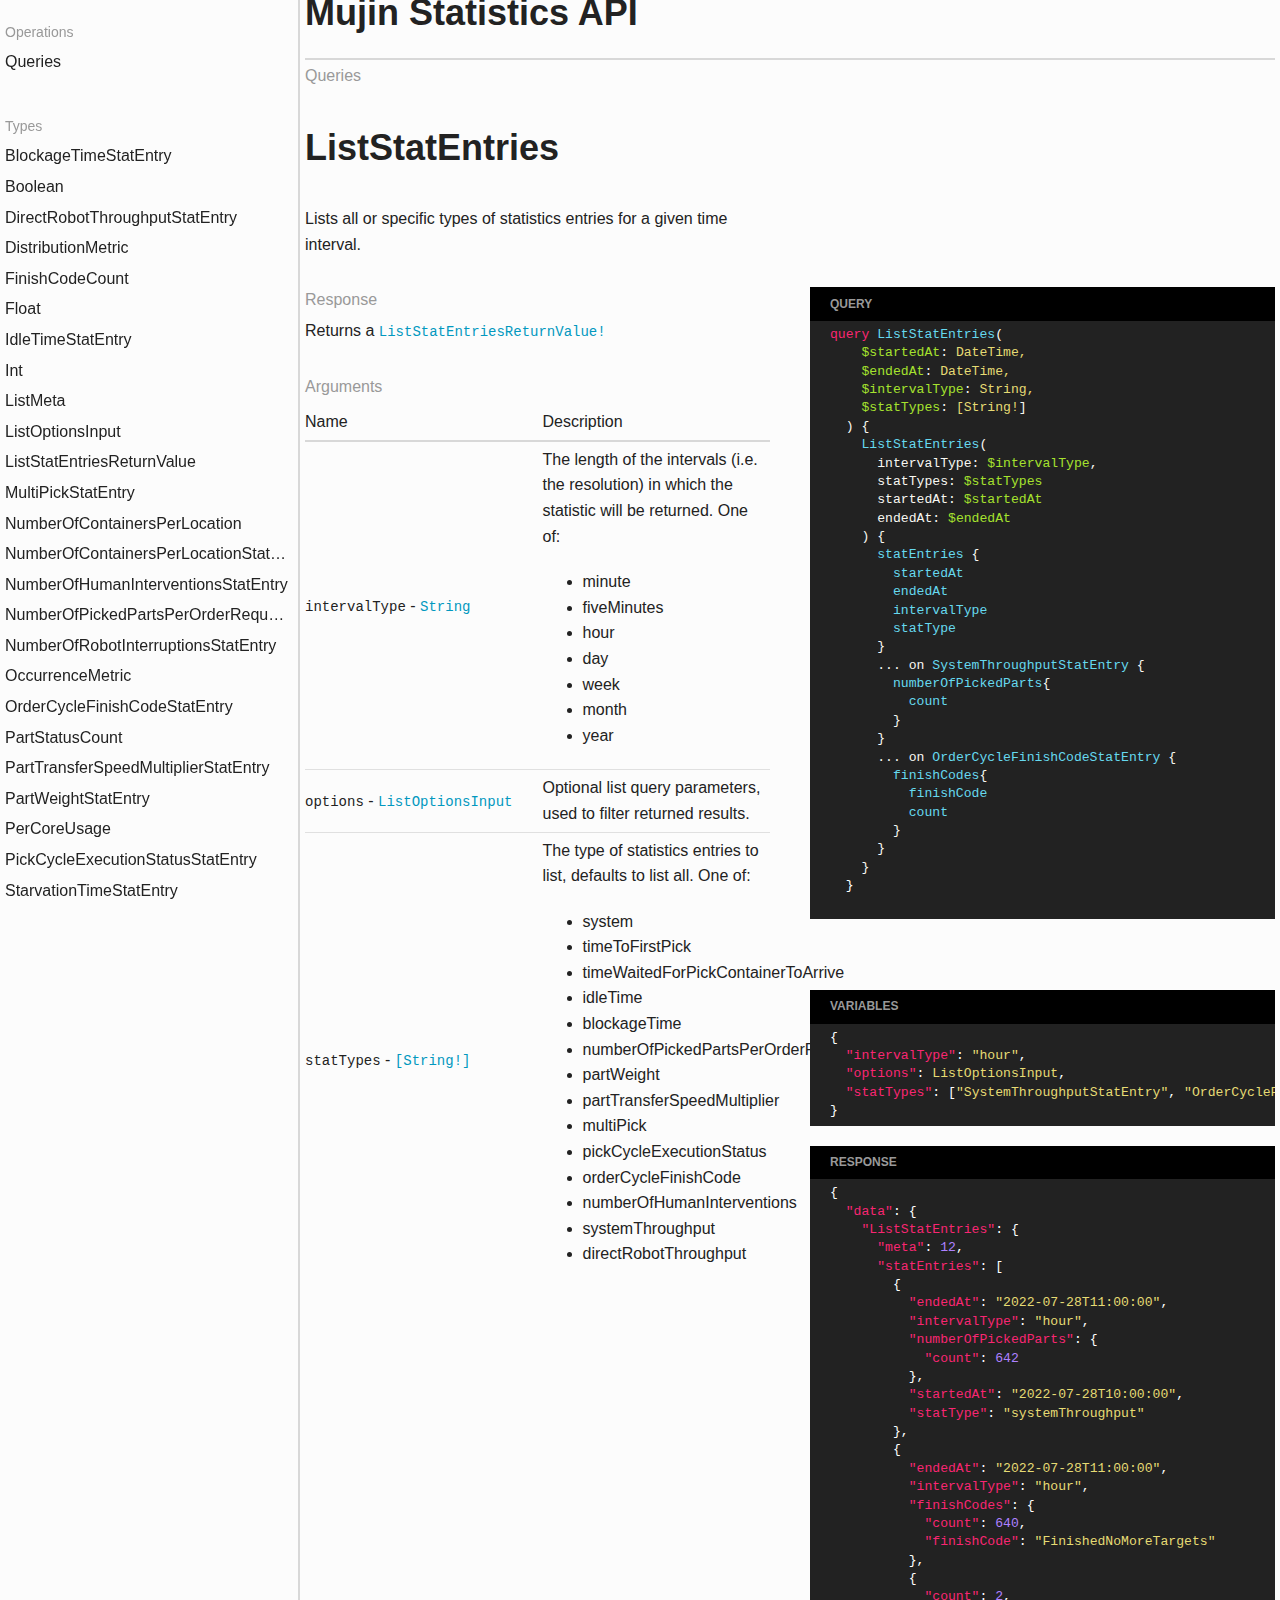
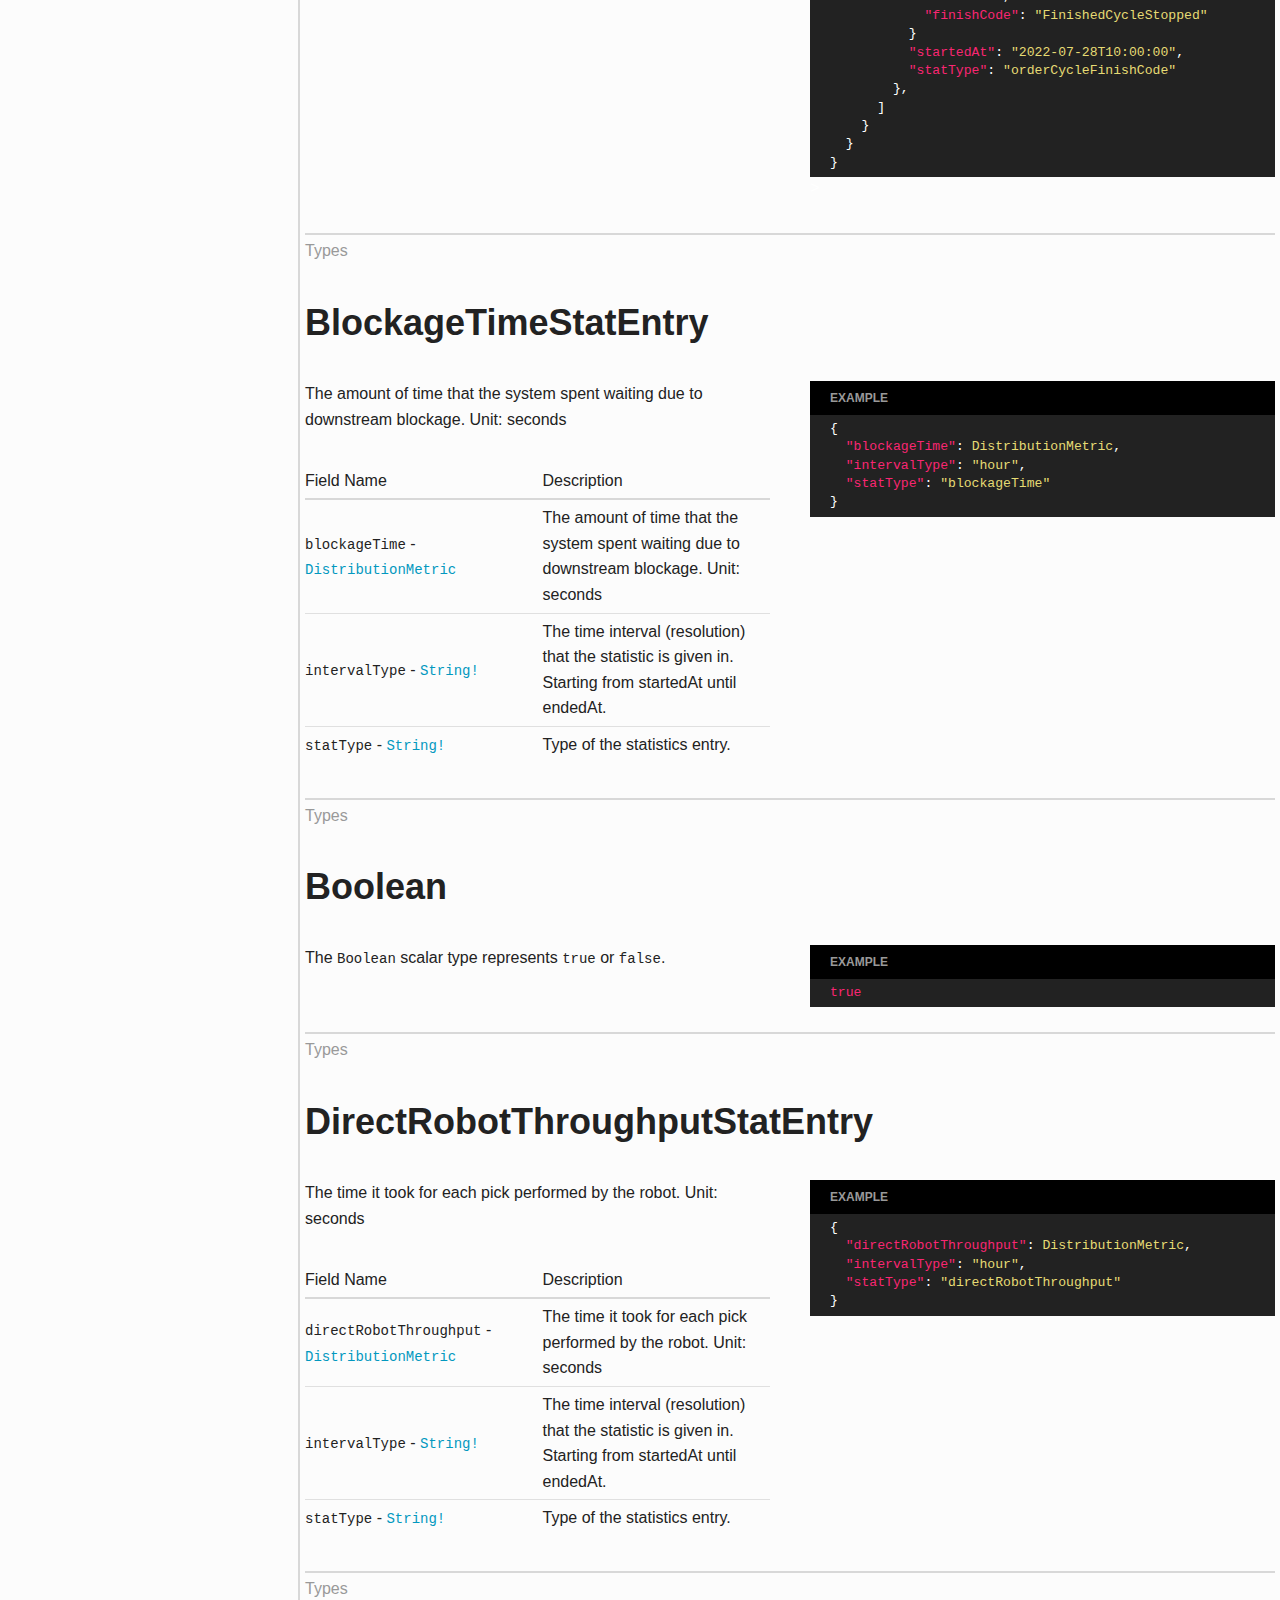
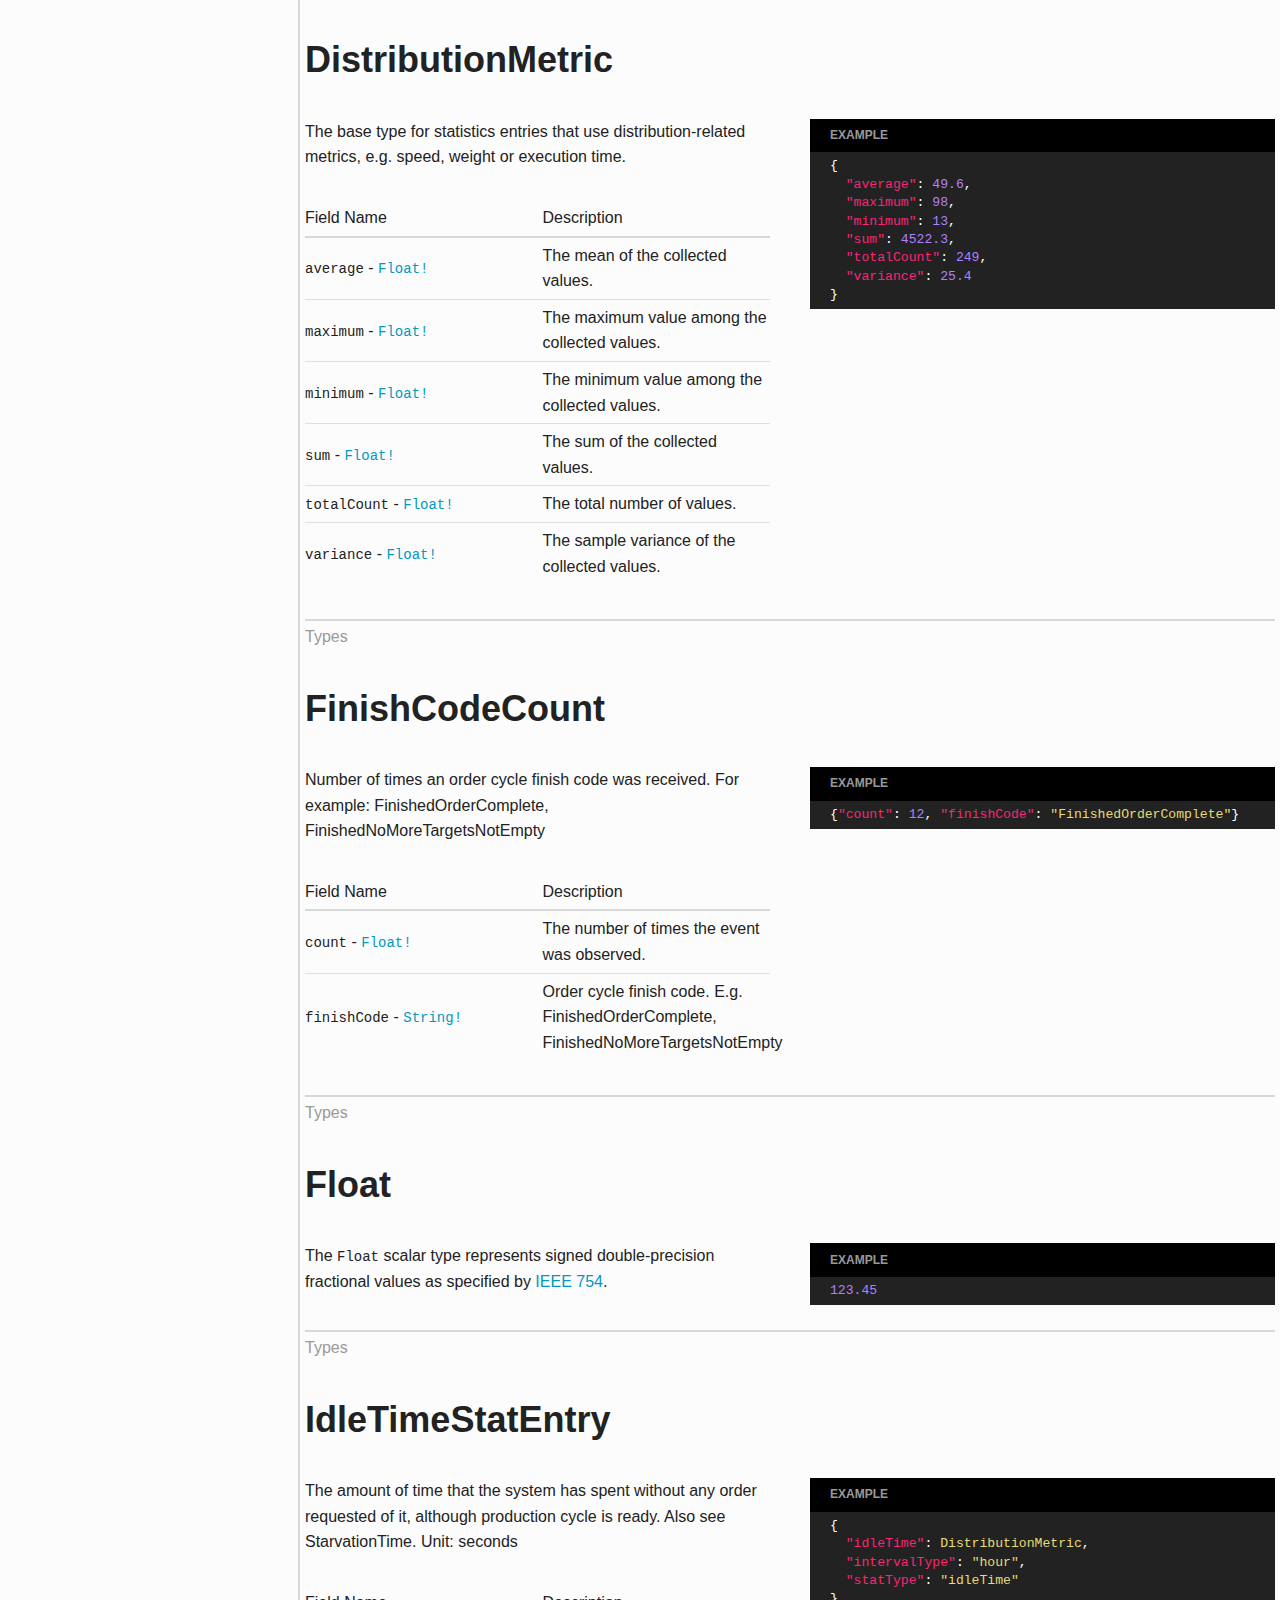
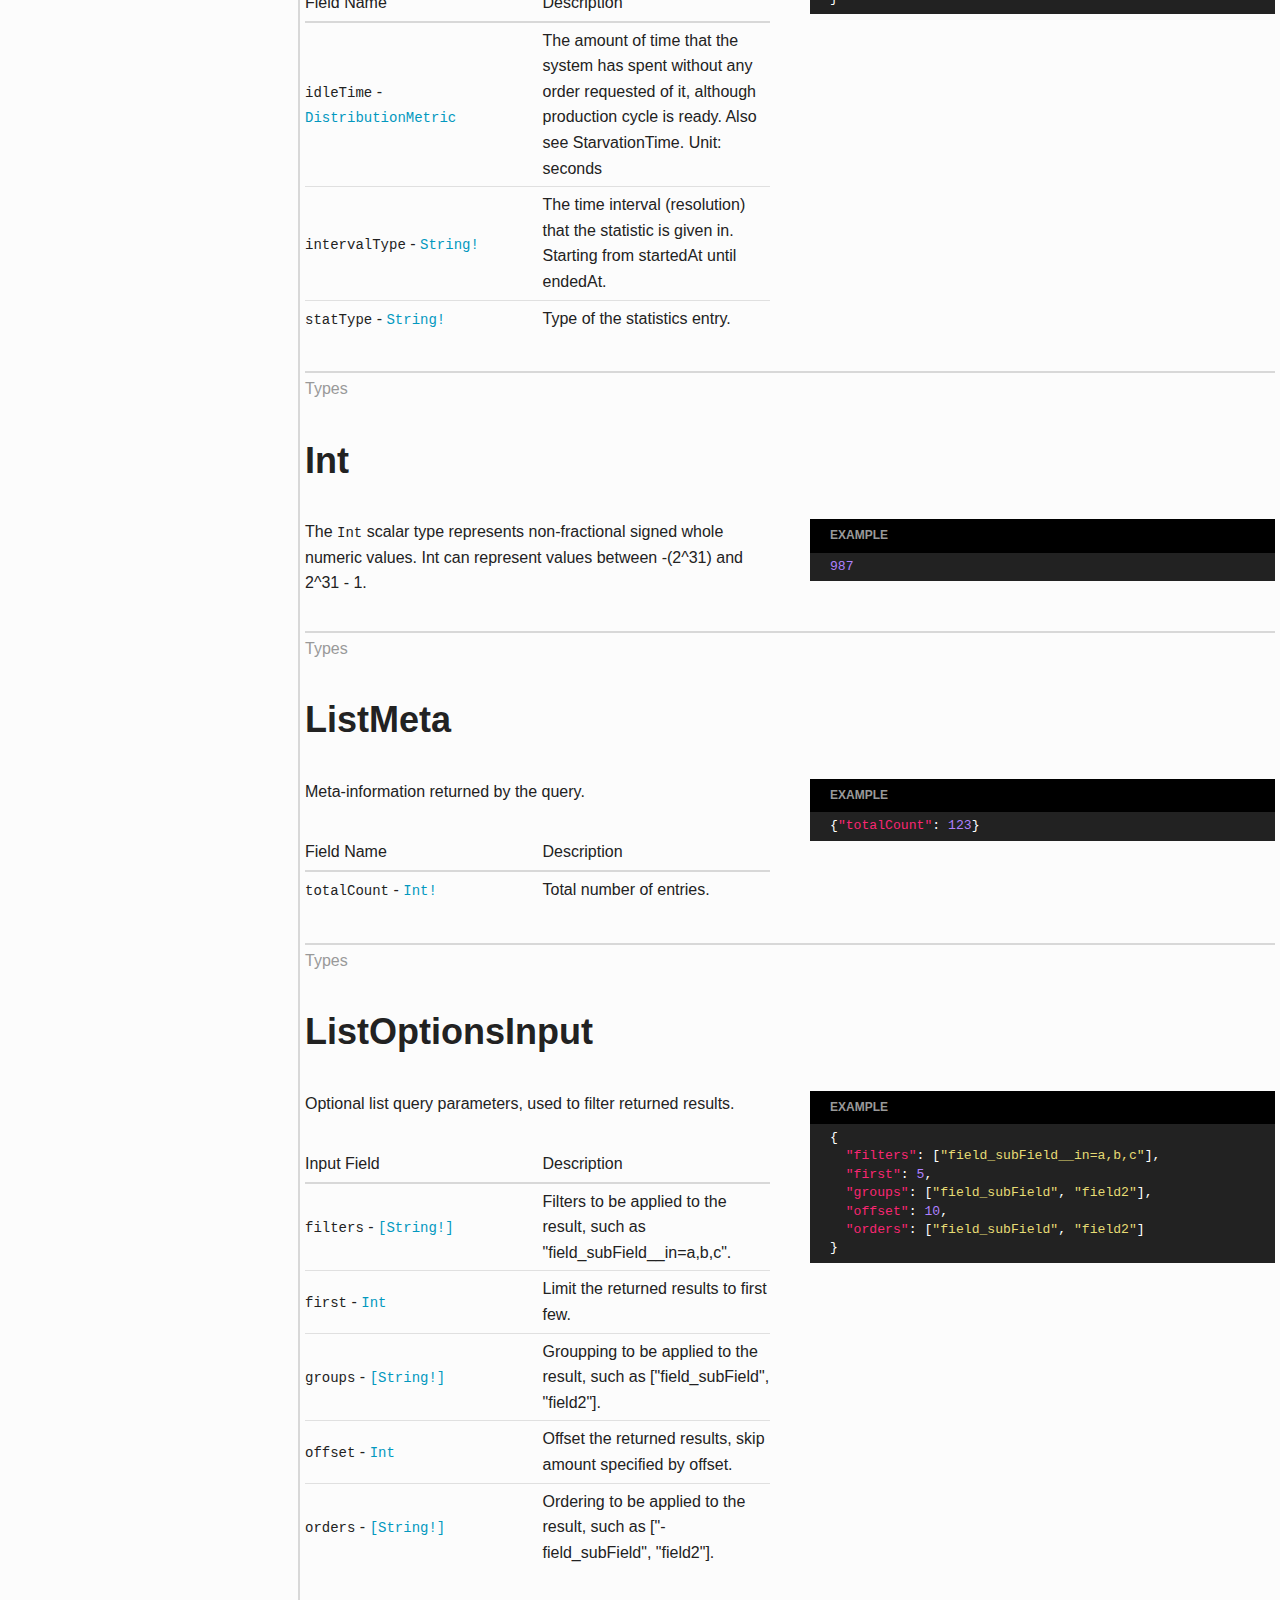
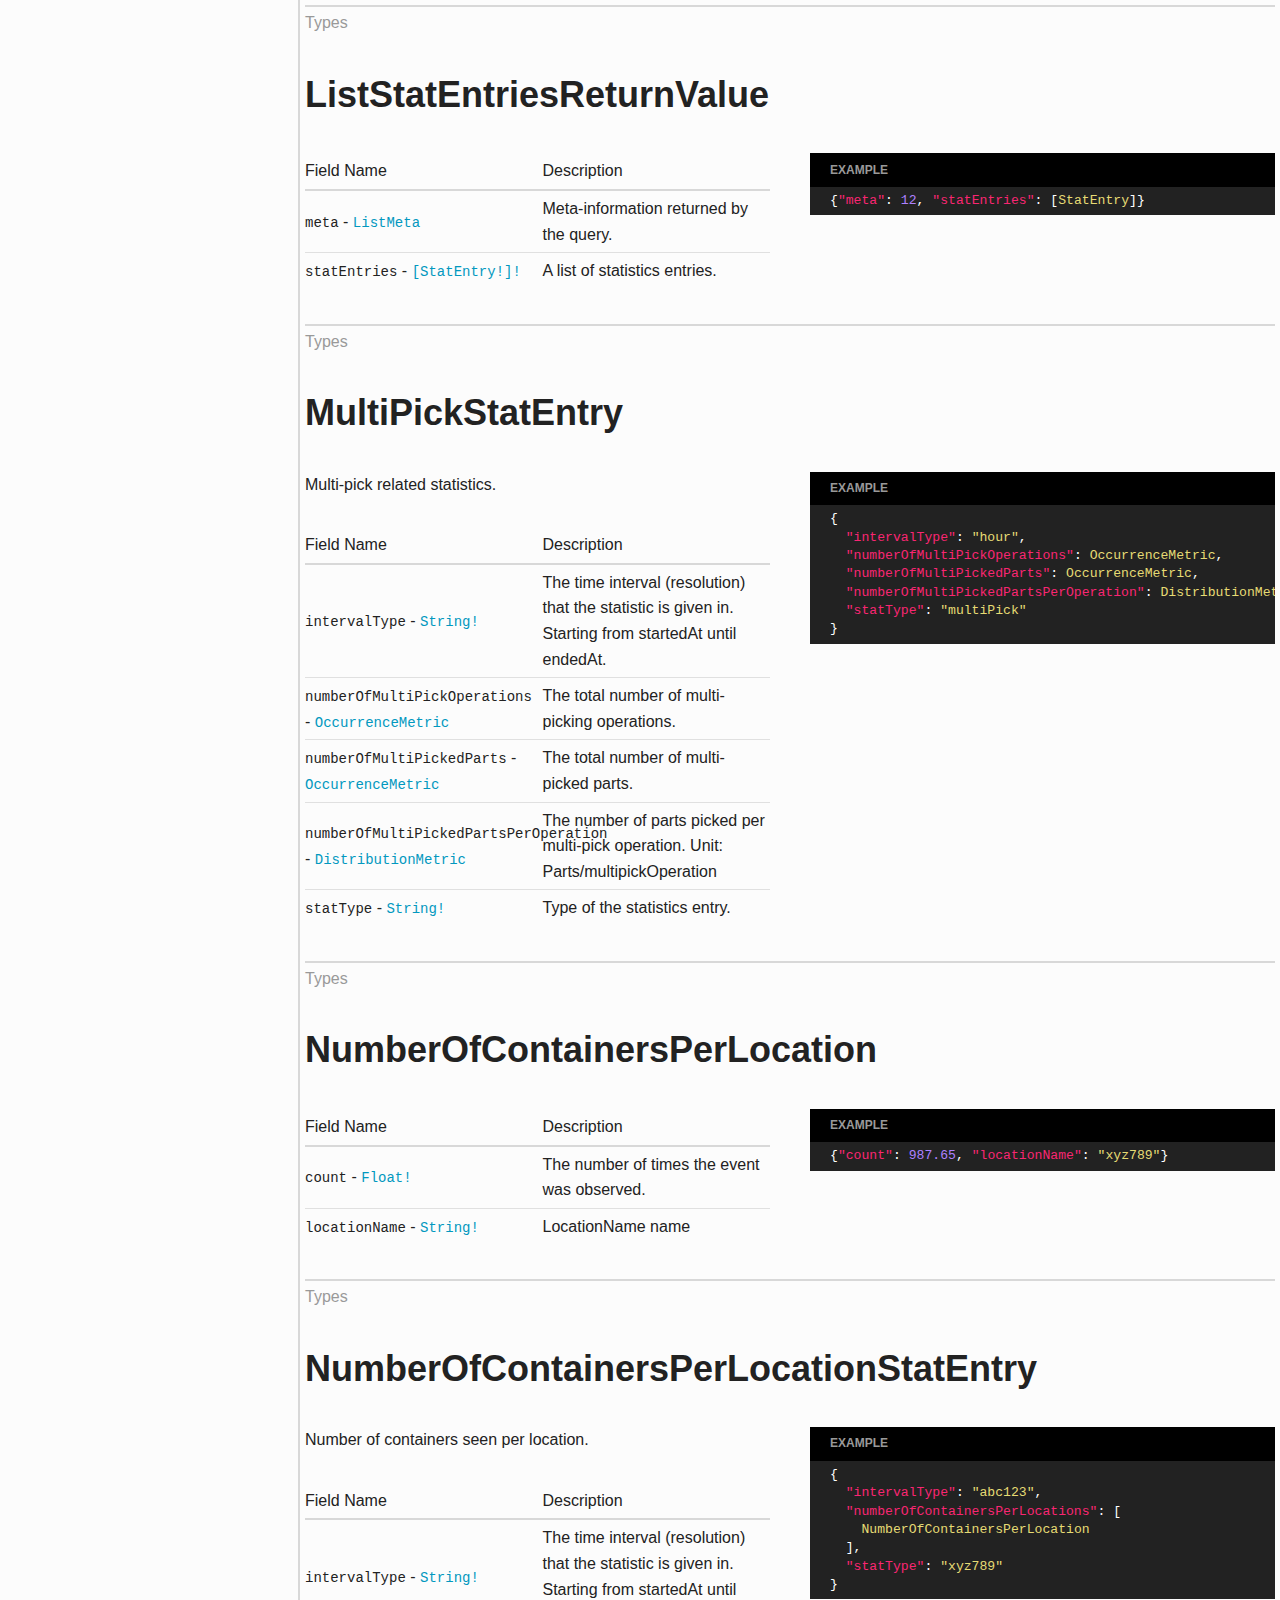
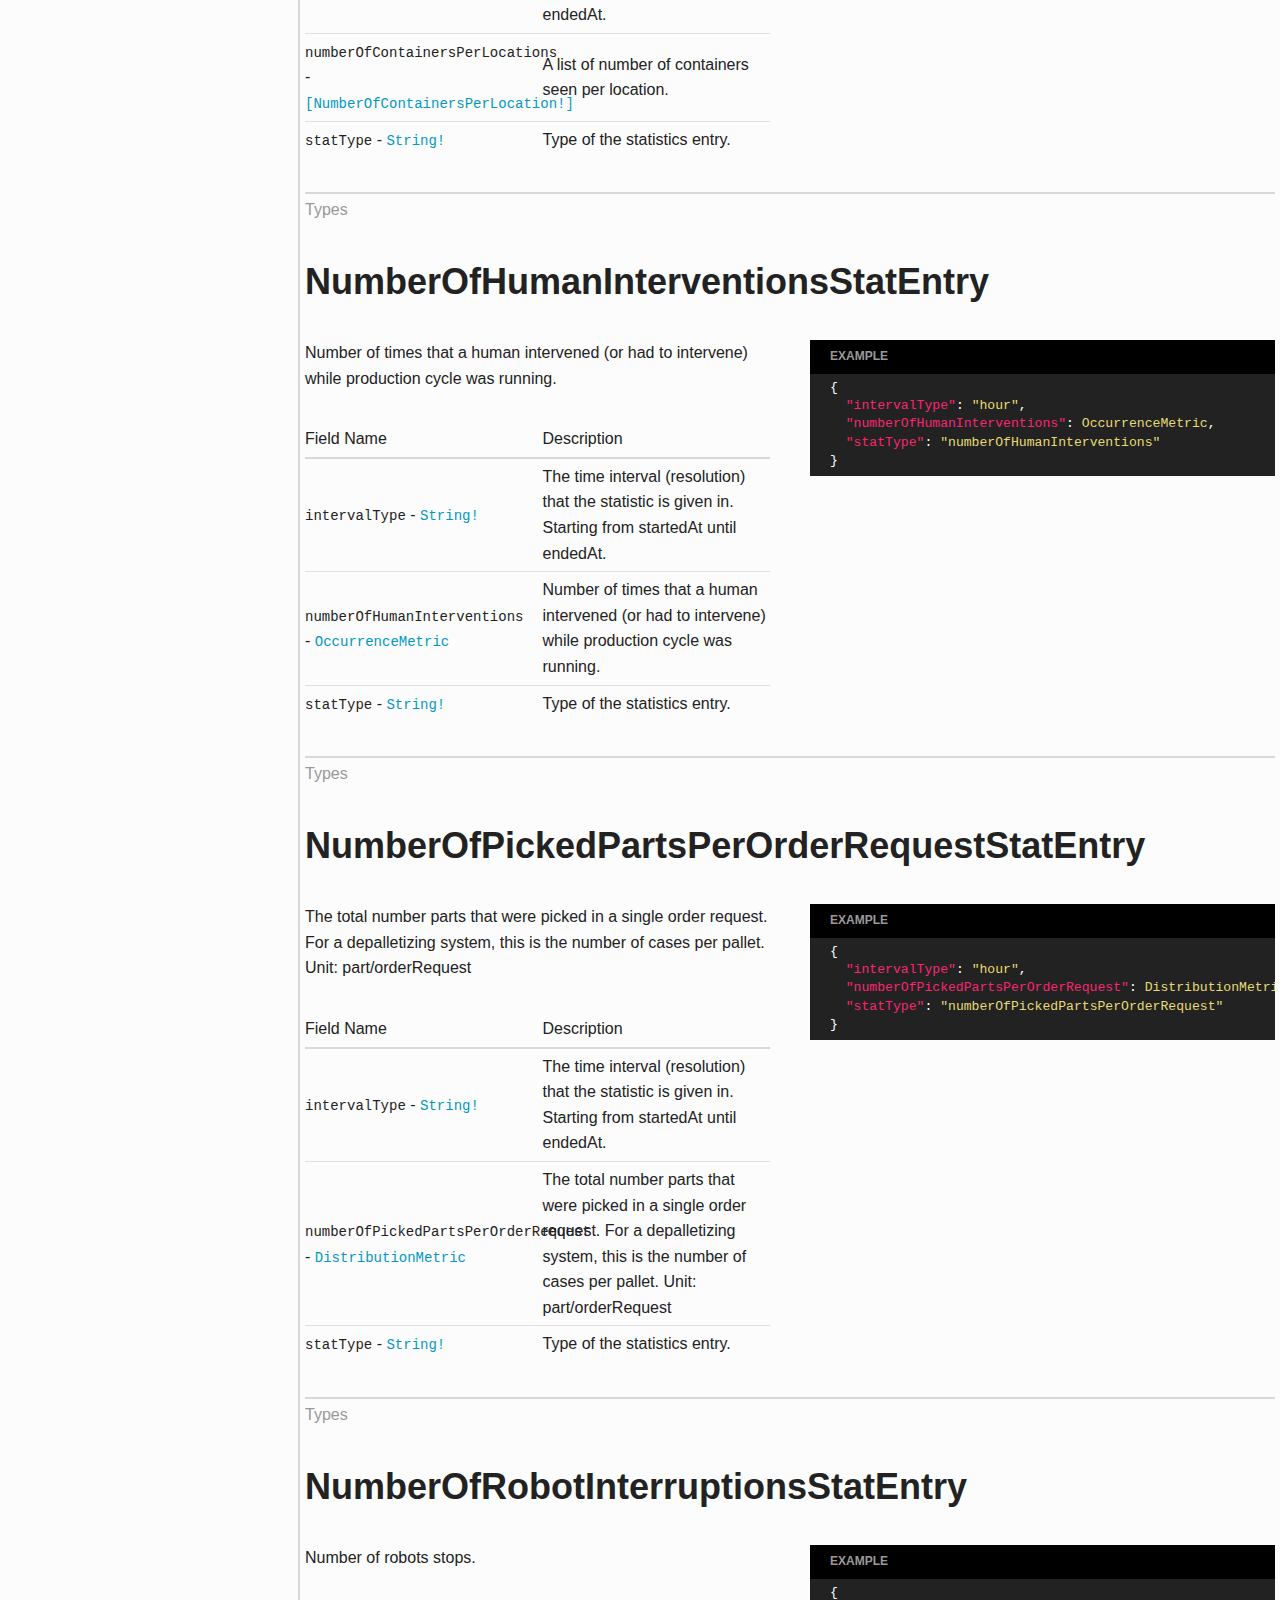
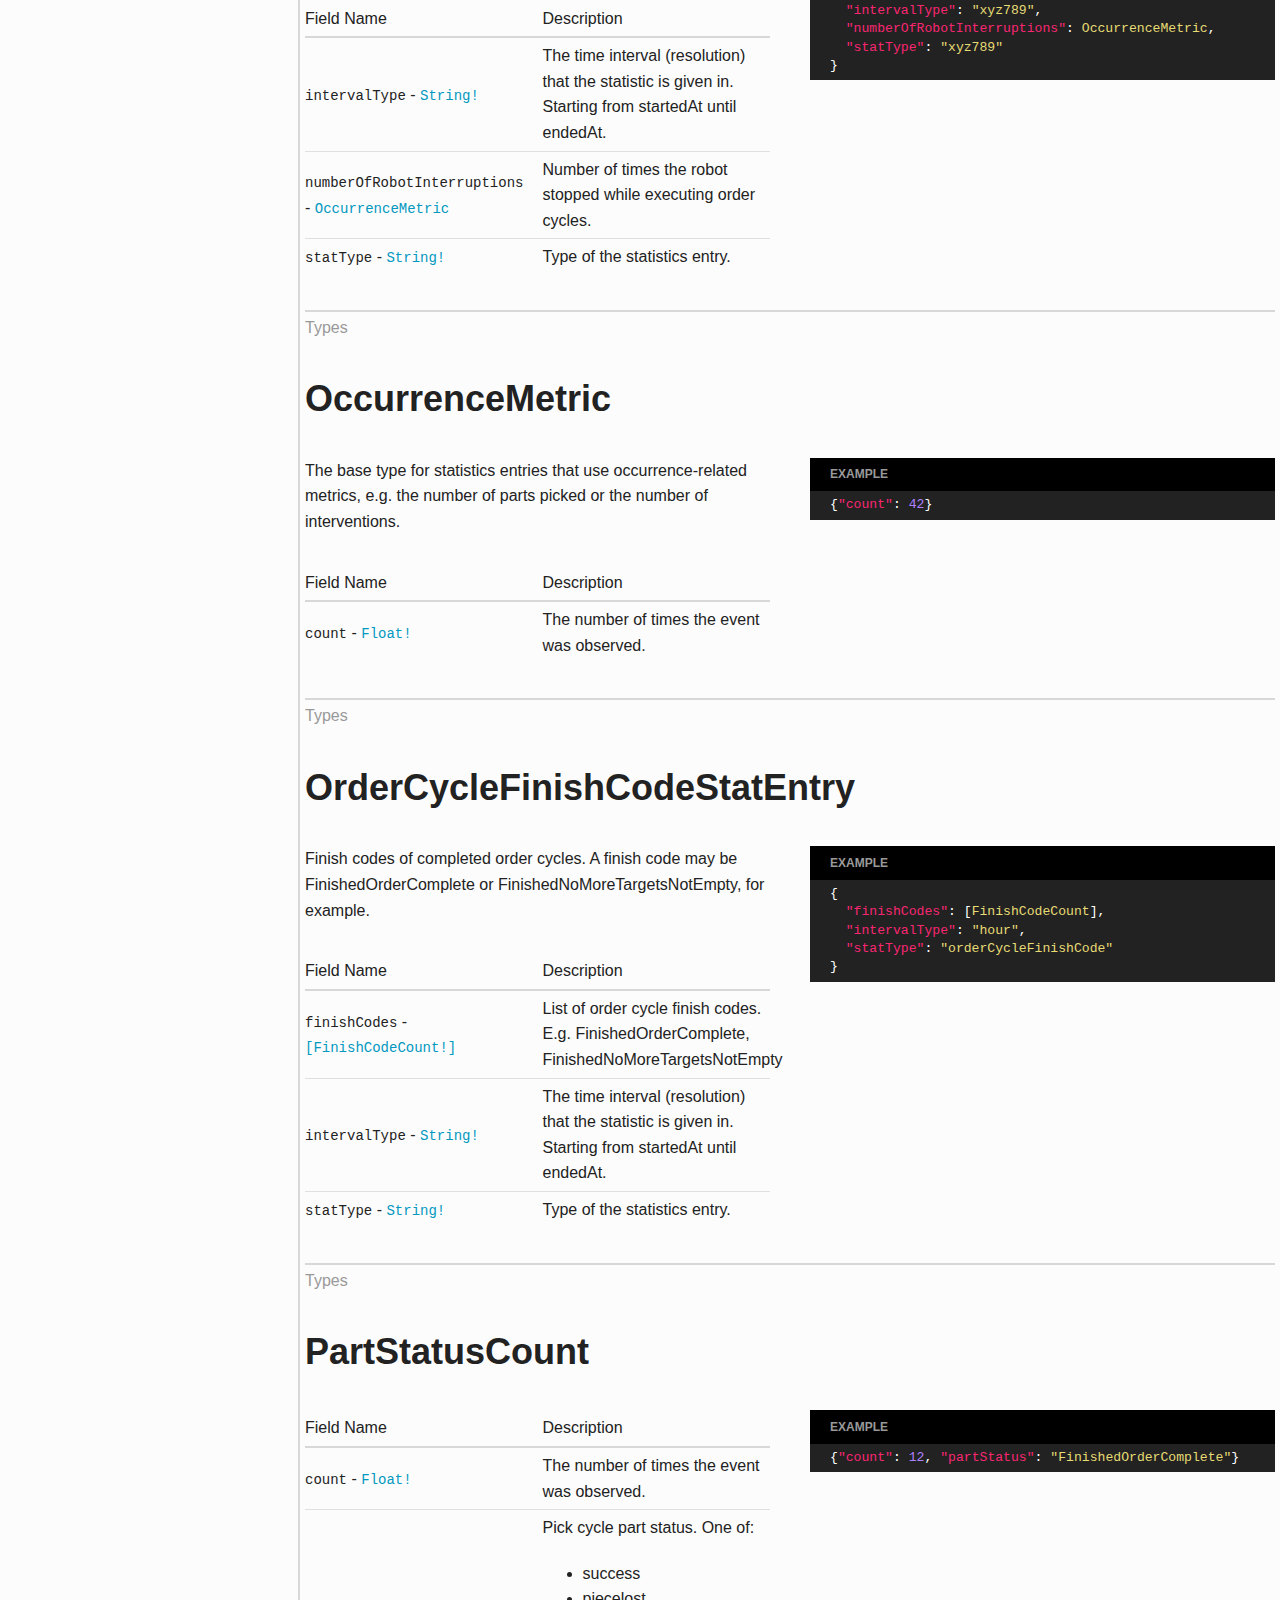
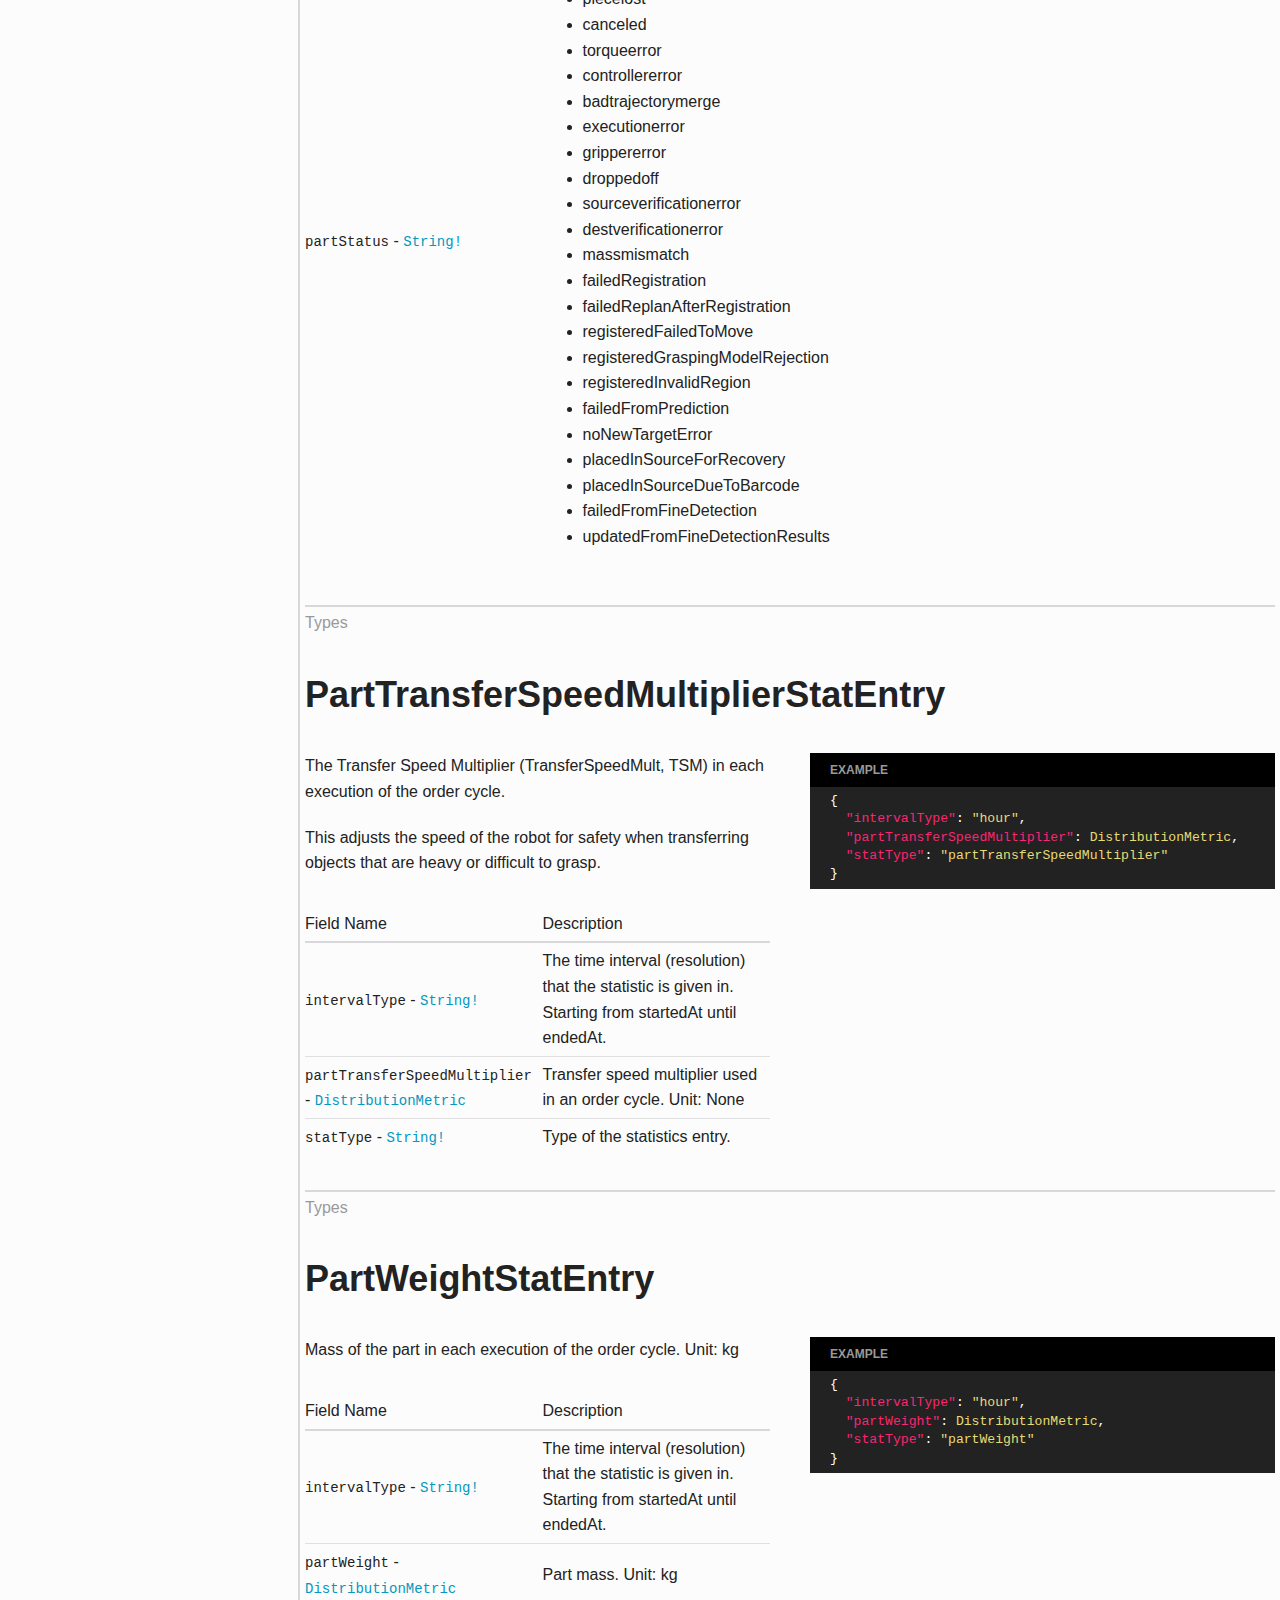
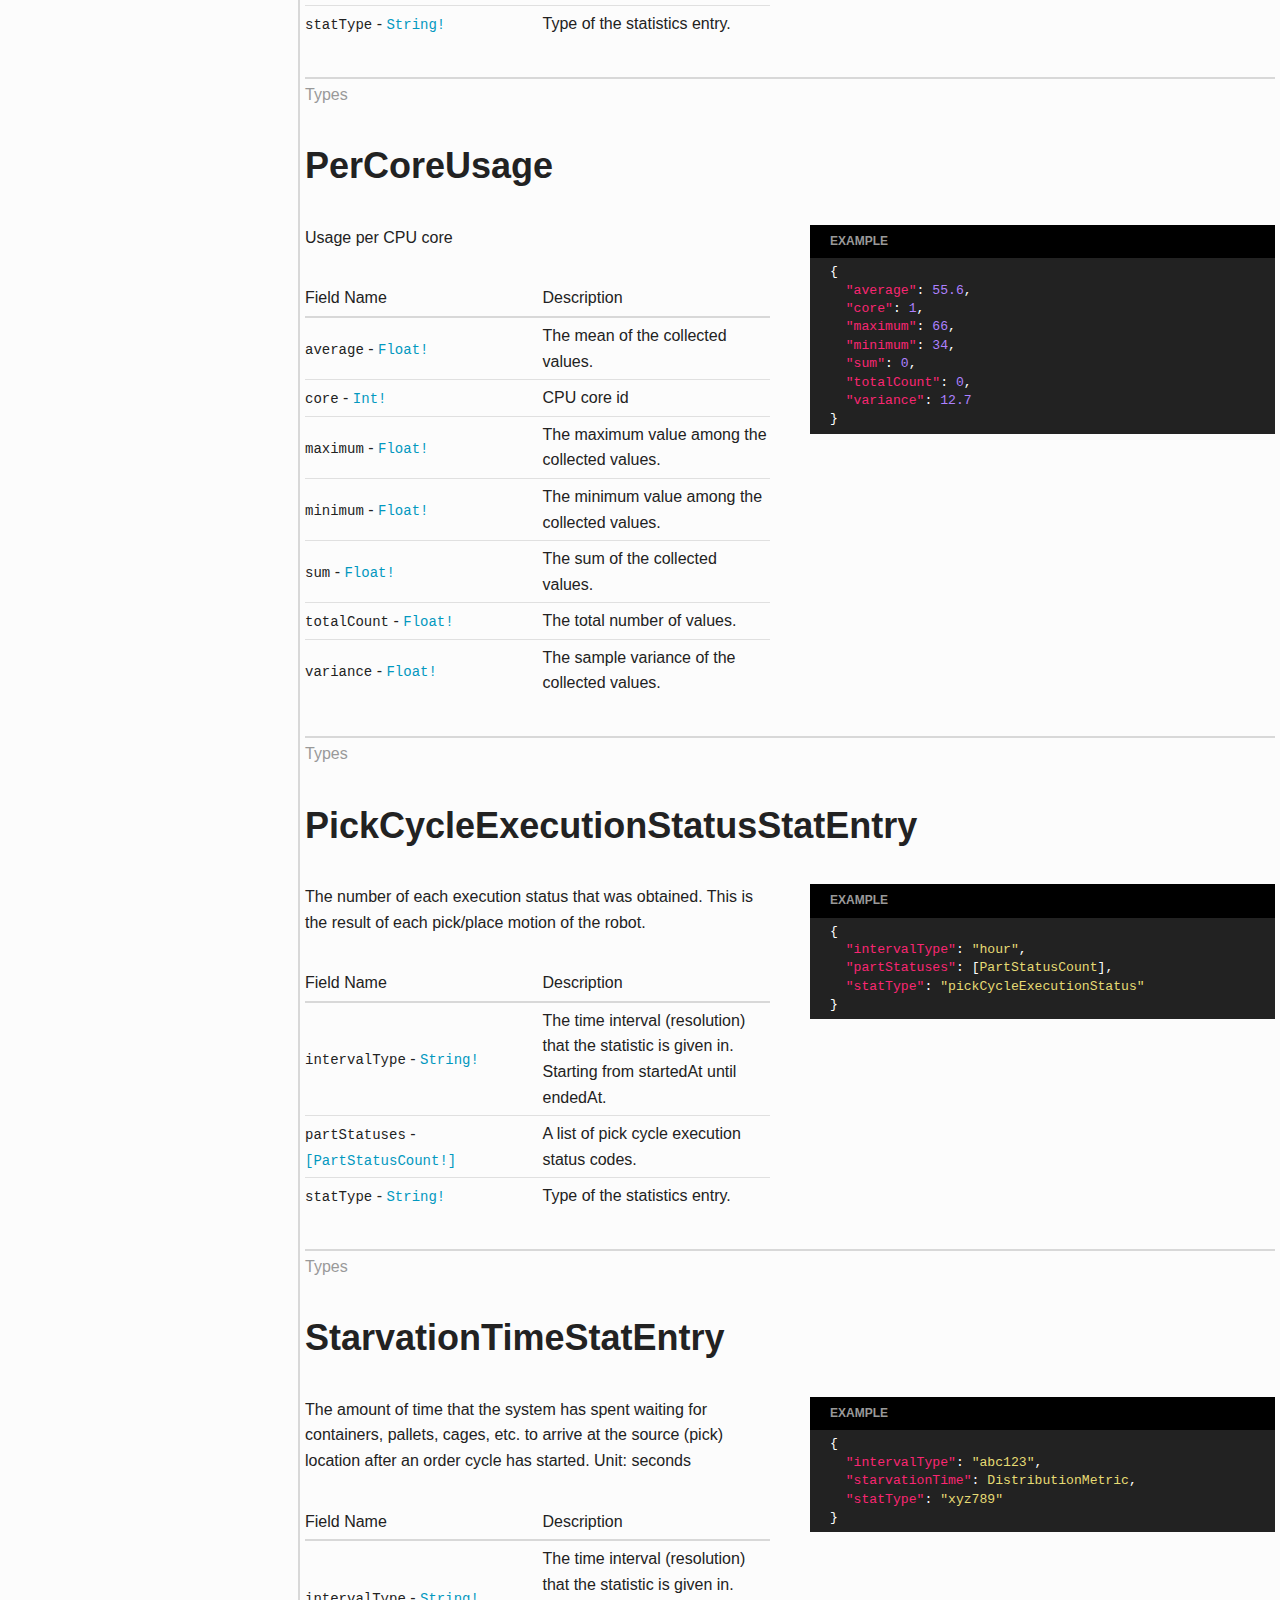
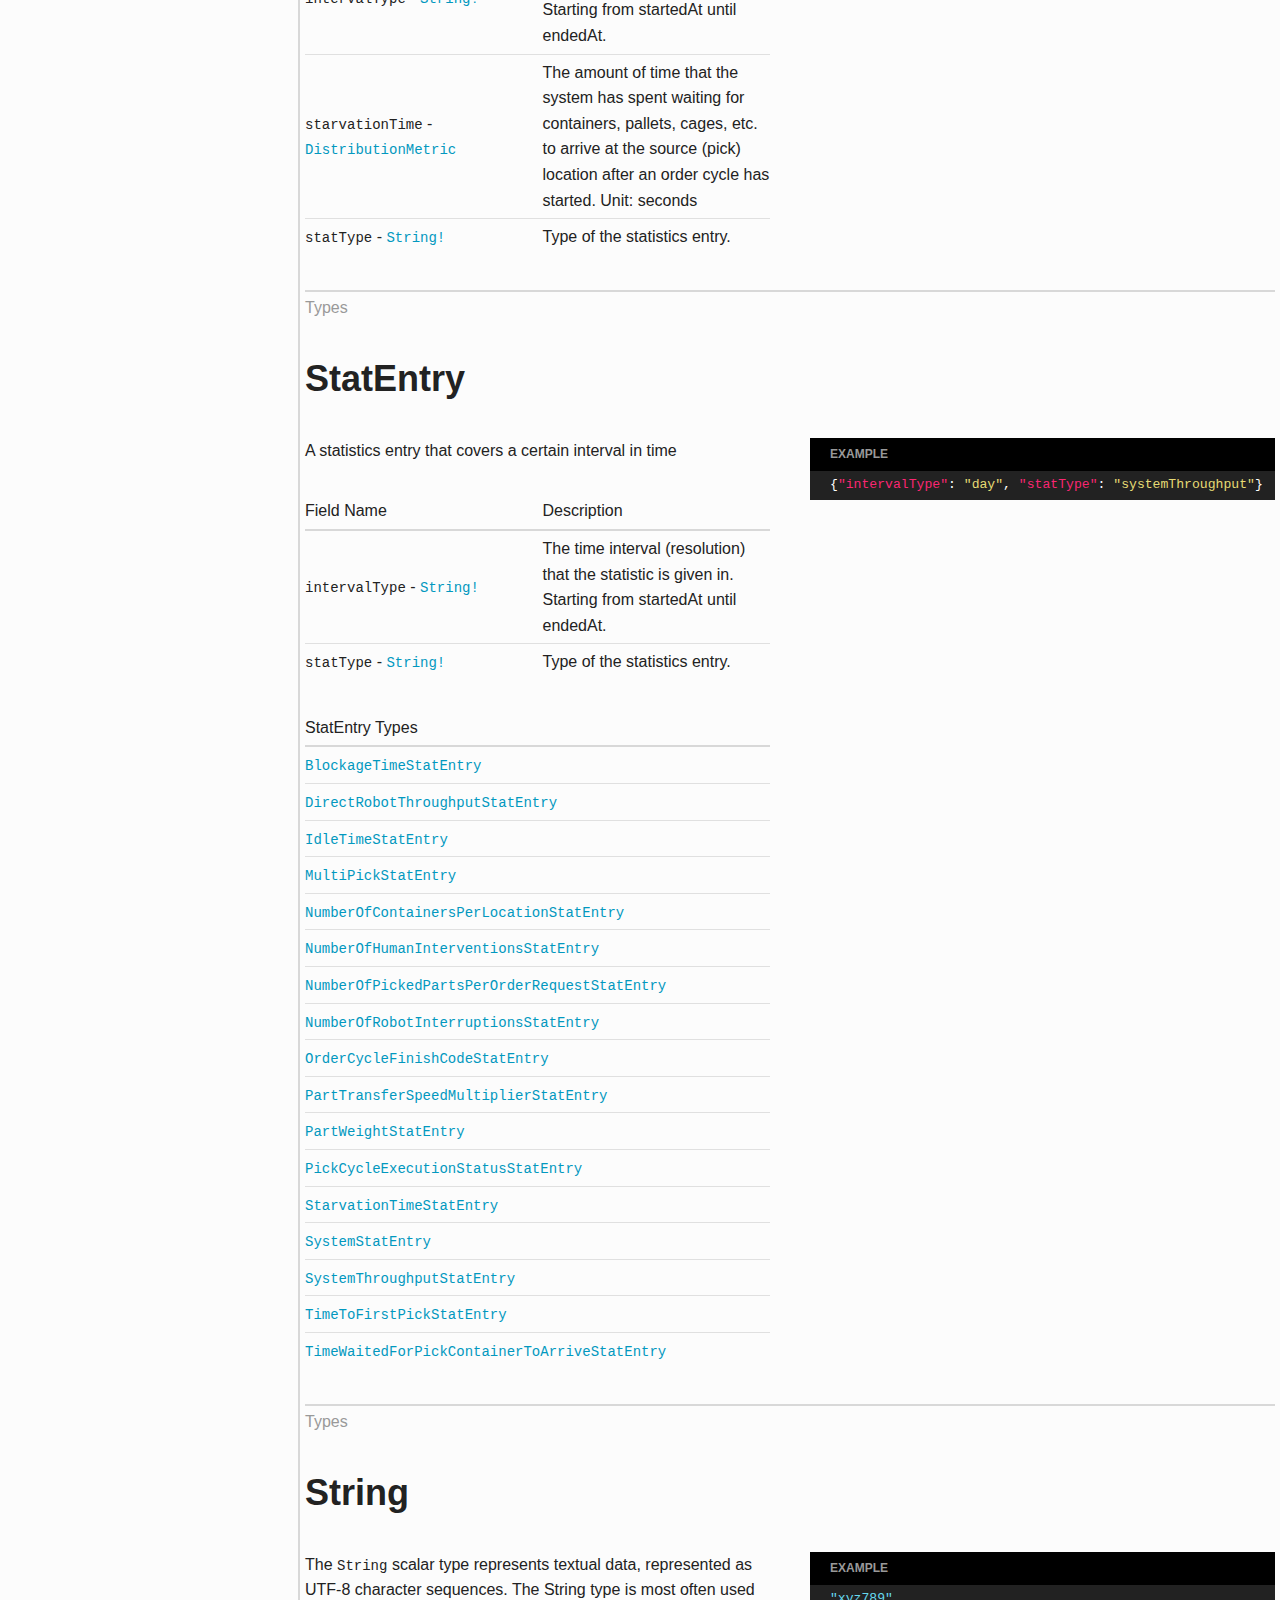
==== commit 8a388538: "deploy: fc1ea1bf676c01abcf39b10c2e4b80d38efbcca8" ====
--- a/en/statsapi/index.html
+++ b/en/statsapi/index.html
@@ -13,24 +13,13 @@
       <div id="sidebar">
         <div class="sidebar-top-container">
           <div id="logo">
-            <img src="images/logo.png" title="Mujin Statistics API" /> </div>
+          </div>
           <button class="close-button" type="button">
             <span aria-hidden="true">×</span>
             <span class="sr-only">Close menu</span>
           </button>
         </div>
         <nav id="nav" role="navigation">
-          <div class="nav-group">
-            <h4 class="nav-group-title">Introduction</h4>
-            <ul class="nav-group-items">
-              <li>
-                <a href="#introduction">Welcome</a>
-              </li>
-              <li>
-                <a href="#introduction-item-0">About GraphQL API</a>
-              </li>
-            </ul>
-          </div>
           <div class="nav-group">
             <h4 class="nav-group-title">Operations</h4>
             <ul class="nav-group-items">
@@ -39,106 +28,49 @@
                   <a href="#group-Operations-Queries">Queries</a>
                 </h5>
                 <ul class="nav-group-section-items">
-                  <li>
-                    <a href="#query-ListStatEntries">ListStatEntries</a>
-                  </li>
+                  <li><a href="#query-ListStatEntries">ListStatEntries</a></li>
                 </ul>
               </li>
-              <li>
-                <a href="#"></a>
-              </li>
+              <li><a href="#"></a></li>
+              <li><a href="#"></a></li>
             </ul>
           </div>
           <div class="nav-group">
             <h4 class="nav-group-title">Types</h4>
             <ul class="nav-group-items">
-              <li>
-                <a href="#definition-BlockageTimeStatEntry">BlockageTimeStatEntry</a>
-              </li>
-              <li>
-                <a href="#definition-Boolean">Boolean</a>
-              </li>
-              <li>
-                <a href="#definition-DirectRobotThroughputStatEntry">DirectRobotThroughputStatEntry</a>
-              </li>
-              <li>
-                <a href="#definition-DistributionMetric">DistributionMetric</a>
-              </li>
-              <li>
-                <a href="#definition-FinishCodeCount">FinishCodeCount</a>
-              </li>
-              <li>
-                <a href="#definition-Float">Float</a>
-              </li>
-              <li>
-                <a href="#definition-IdleTimeStatEntry">IdleTimeStatEntry</a>
-              </li>
-              <li>
-                <a href="#definition-Int">Int</a>
-              </li>
-              <li>
-                <a href="#definition-ListMeta">ListMeta</a>
-              </li>
-              <li>
-                <a href="#definition-ListOptionsInput">ListOptionsInput</a>
-              </li>
-              <li>
-                <a href="#definition-ListStatEntriesReturnValue">ListStatEntriesReturnValue</a>
-              </li>
-              <li>
-                <a href="#definition-MultiPickStatEntry">MultiPickStatEntry</a>
-              </li>
-              <li>
-                <a href="#definition-NumberOfHumanInterventionsStatEntry">NumberOfHumanInterventionsStatEntry</a>
-              </li>
-              <li>
-                <a href="#definition-NumberOfPickedPartsPerOrderRequestStatEntry">NumberOfPickedPartsPerOrderRequestStatEntry</a>
-              </li>
-              <li>
-                <a href="#definition-OccurrenceMetric">OccurrenceMetric</a>
-              </li>
-              <li>
-                <a href="#definition-OrderCycleFinishCodeStatEntry">OrderCycleFinishCodeStatEntry</a>
-              </li>
-              <li>
-                <a href="#definition-PartStatusCount">PartStatusCount</a>
-              </li>
-              <li>
-                <a href="#definition-PartTransferSpeedMultiplierStatEntry">PartTransferSpeedMultiplierStatEntry</a>
-              </li>
-              <li>
-                <a href="#definition-PartWeightStatEntry">PartWeightStatEntry</a>
-              </li>
-              <li>
-                <a href="#definition-PerCoreUsage">PerCoreUsage</a>
-              </li>
-              <li>
-                <a href="#definition-PickCycleExecutionStatusStatEntry">PickCycleExecutionStatusStatEntry</a>
-              </li>
-              <li>
-                <a href="#definition-StatEntry">StatEntry</a>
-              </li>
-              <li>
-                <a href="#definition-String">String</a>
-              </li>
-              <li>
-                <a href="#definition-SystemCPUStatus">SystemCPUStatus</a>
-              </li>
-              <li>
-                <a href="#definition-SystemMemoryStatus">SystemMemoryStatus</a>
-              </li>
-              <li>
-                <a href="#definition-SystemStatEntry">SystemStatEntry</a>
-              </li>
-              <li>
-                <a href="#definition-SystemThroughputStatEntry">SystemThroughputStatEntry</a>
-              </li>
-              <li>
-                <a href="#definition-TimeToFirstPickStatEntry">TimeToFirstPickStatEntry</a>
-              </li>
-              <li>
-                <a href="#definition-TimeWaitedForPickContainerToArriveStatEntry">TimeWaitedForPickContainerToArriveStatEntry</a>
-              </li>
+              <li><a href="#definition-BlockageTimeStatEntry">BlockageTimeStatEntry</a></li>
+              <li><a href="#definition-Boolean">Boolean</a></li>
+              <li><a href="#definition-DirectRobotThroughputStatEntry">DirectRobotThroughputStatEntry</a></li>
+              <li><a href="#definition-DistributionMetric">DistributionMetric</a></li>
+              <li><a href="#definition-FinishCodeCount">FinishCodeCount</a></li>
+              <li><a href="#definition-Float">Float</a></li>
+              <li><a href="#definition-IdleTimeStatEntry">IdleTimeStatEntry</a></li>
+              <li><a href="#definition-Int">Int</a></li>
+              <li><a href="#definition-ListMeta">ListMeta</a></li>
+              <li><a href="#definition-ListOptionsInput">ListOptionsInput</a></li>
+              <li><a href="#definition-ListStatEntriesReturnValue">ListStatEntriesReturnValue</a></li>
+              <li><a href="#definition-MultiPickStatEntry">MultiPickStatEntry</a></li>
+              <li><a href="#definition-NumberOfContainersPerLocation">NumberOfContainersPerLocation</a></li>
+              <li><a href="#definition-NumberOfContainersPerLocationStatEntry">NumberOfContainersPerLocationStatEntry</a></li>
+              <li><a href="#definition-NumberOfHumanInterventionsStatEntry">NumberOfHumanInterventionsStatEntry</a></li>
+              <li><a href="#definition-NumberOfPickedPartsPerOrderRequestStatEntry">NumberOfPickedPartsPerOrderRequestStatEntry</a></li>
+              <li><a href="#definition-NumberOfRobotInterruptionsStatEntry">NumberOfRobotInterruptionsStatEntry</a></li>
+              <li><a href="#definition-OccurrenceMetric">OccurrenceMetric</a></li>
+              <li><a href="#definition-OrderCycleFinishCodeStatEntry">OrderCycleFinishCodeStatEntry</a></li>
+              <li><a href="#definition-PartStatusCount">PartStatusCount</a></li>
+              <li><a href="#definition-PartTransferSpeedMultiplierStatEntry">PartTransferSpeedMultiplierStatEntry</a></li>
+              <li><a href="#definition-PartWeightStatEntry">PartWeightStatEntry</a></li>
+              <li><a href="#definition-PerCoreUsage">PerCoreUsage</a></li>
+              <li><a href="#definition-PickCycleExecutionStatusStatEntry">PickCycleExecutionStatusStatEntry</a></li>
+              <li><a href="#definition-StarvationTimeStatEntry">StarvationTimeStatEntry</a></li>
+              <li><a href="#definition-StatEntry">StatEntry</a></li>
+              <li><a href="#definition-String">String</a></li>
+              <li><a href="#definition-SystemCPUStatus">SystemCPUStatus</a></li>
+              <li><a href="#definition-SystemMemoryStatus">SystemMemoryStatus</a></li>
+              <li><a href="#definition-SystemStatEntry">SystemStatEntry</a></li>
+              <li><a href="#definition-SystemThroughputStatEntry">SystemThroughputStatEntry</a></li>
+              <li><a href="#definition-TimeToFirstPickStatEntry">TimeToFirstPickStatEntry</a></li>
+              <li><a href="#definition-TimeWaitedForPickContainerToArriveStatEntry">TimeWaitedForPickContainerToArriveStatEntry</a></li>
             </ul>
           </div>
         </nav>
@@ -152,49 +84,11 @@
         </div>
         <article id="content">
           <h1 class="doc-heading">Mujin Statistics API</h1>
-          <div id="introduction" data-traverse-target="introduction">
-            <div id="welcome" class="doc-row">
-              <div class="doc-copy">
-                <p>Allows the retrieval of statistics from the controller, such as throughput, blockage time, starvation time or number of interventions.</p>
-                <p>Data can be requested in intervals (e.g. per hour or day). The maximum resolution is 1 minute.</p>
-                <h2 id="authentication">Authentication</h2>
-                <p>The controller uses Basic authentication.</p>
-                <p>
-                  <strong>Username</strong>: mujin
-                  <br>
-                  <strong>Password</strong>: mujin </p>
-                <p>Posting also requires a CSRF-Token. You can either use a
-                  <a href="https://developer.mozilla.org/en-US/docs/Web/HTTP/CORS">CORS preflight request</a> (used in browsers), or add these items to the HTTP headers:</p>
-                <p><code>Cookie: csrftoken=AValueOfYourChoice</code>
-                  <br><code>X-CSRFToken: AValueOfYourChoice</code> </p>
-              </div>
-              <div class="doc-examples">
-                <div class="example-section welcome-api-endpoints-section example-section-is-code">
-                  <h5>API Endpoints</h5> <pre><code># Replace &#x27;controller123&#x27; with your controller&#x27;s IP:
-http://controller123/api/v2/graphql
-</code></pre> </div>
-                <div class="example-section welcome-api-endpoints-section example-section-is-code">
-                  <h5>Headers</h5> <pre><code># Login via basic authorization.
-Authorization: Basic bXVqaW46bXVqaW4&#x3D;</code></pre> </div>
-              </div>
-            </div>
-            <div id="introduction-item-0" class="introduction-item" data-traverse-target="introduction-item-0">
-              <h2 class="introduction-item-title">About GraphQL API</h2>
-              <div class="doc-row">
-                <div class="doc-copy">
-                  <p>The Mujin Statistics API is a
-                    <a href="https://graphql.org/learn/">GraphQL API</a>. It can also be explored interactively at
-                    <a href="http://yourcontroller/api/v2/graphql/playground">http://yourcontroller/api/v2/graphql/playground</a>.</p>
-                  <p>Note that only fields that are requested in the query are returned. It is recommended to write queries using a GraphQL-based editor or the
-                    <a href="http://yourcontroller/api/v2/graphql/playground">interactive shell</a>.</p>
-                </div>
-                <div class="doc-examples"> </div>
-              </div>
-            </div>
-          </div>
           <h1 id="group-Operations-Queries" class="group-heading" data-traverse-target="group-Operations-Queries">Queries</h1>
           <section id="query-ListStatEntries" class="operation operation-query" data-traverse-target="query-ListStatEntries">
-            <h2 class="operation-heading "> <code>ListStatEntries</code> </h2>
+            <h2 class="operation-heading ">
+              <code>ListStatEntries</code>
+            </h2>
             <div class="doc-row">
               <div class="doc-copy">
                 <div class="operation-description doc-copy-section">
@@ -207,8 +101,7 @@
               <div class="doc-copy">
                 <div class="operation-response doc-copy-section">
                   <h5>Response</h5>
-                  <p> Returns a
-                    <a href="#definition-ListStatEntriesReturnValue"><code>ListStatEntriesReturnValue!</code></a>
+                  <p> Returns a <a href="#definition-ListStatEntriesReturnValue"><code>ListStatEntriesReturnValue!</code></a>
                   </p>
                 </div>
                 <div class="operation-arguments doc-copy-section">
@@ -223,10 +116,7 @@
                     <tbody>
                       <tr>
                         <td>
-                          <span class="property-name"><code>intervalType</code></span> -
-                          <span class="property-type">
-                            <a href="#definition-String"><code>String</code></a>
-                          </span>
+                          <span class="property-name"><code>intervalType</code></span> - <span class="property-type"><a href="#definition-String"><code>String</code></a></span>
                         </td>
                         <td>
                           <p>The length of the intervals (i.e. the resolution) in which the statistic will be returned. One of:</p>
@@ -243,19 +133,13 @@
                       </tr>
                       <tr>
                         <td>
-                          <span class="property-name"><code>options</code></span> -
-                          <span class="property-type">
-                            <a href="#definition-ListOptionsInput"><code>ListOptionsInput</code></a>
-                          </span>
+                          <span class="property-name"><code>options</code></span> - <span class="property-type"><a href="#definition-ListOptionsInput"><code>ListOptionsInput</code></a></span>
                         </td>
                         <td> Optional list query parameters, used to filter returned results. </td>
                       </tr>
                       <tr>
                         <td>
-                          <span class="property-name"><code>statTypes</code></span> -
-                          <span class="property-type">
-                            <a href="#definition-String"><code>[String!]</code></a>
-                          </span>
+                          <span class="property-name"><code>statTypes</code></span> - <span class="property-type"><a href="#definition-String"><code>[String!]</code></a></span>
                         </td>
                         <td>
                           <p>The type of statistics entries to list, defaults to list all. One of:</p>
@@ -282,77 +166,12 @@
                 </div>
               </div>
               <div class="doc-examples">
-                            <h4 class="example-heading">Example</h4>
-            <div class="example-section example-section-is-code operation-query-example">
-              <h5>Query</h5>
-              <html>
-              <head></head>
-              <body><pre><code class="hljs language-gql"><span class="hljs-symbol"><span class="hljs-keyword">query</span> <span class="hljs-tag">{
-  <span class="hljs-symbol">ListStatEntries<span class="hljs-tag">(
-      startedAt: <span class="hljs-code">"2022-07-27T11:00:00"</span>,
-      intervalType: <span class="hljs-code">"day"</span>,
-      statTypes: <span class="hljs-code">["numberOfHumanInterventions"]</span>
-    )</span> <span class="hljs-tag">{
-    <span class="hljs-symbol">statEntries <span class="hljs-tag">{
-      </span></span></span></span><span class="hljs-symbol">statType</span>
-      ... on <span class="hljs-symbol">NumberOfHumanInterventionsStatEntry <span class="hljs-tag">{
-        <span class="hljs-symbol">numberOfHumanInterventions</span>{
-          <span class="hljs-symbol">count</span>
-        }
-      }
-    }</span></span>
-  }</span></span>
-}</span></span>
-  </code></pre> 
-            </body>
-              </html>
-            </div>
-            <div class="example-section example-section-is-code operation-query-example">
-              <h5>Curl Request</h5>
-              <html>
-              <head></head>
-              <body><pre><code class="hljs language-gql">curl --location --request <span class="hljs-symbol">POST</span> <span class="hljs-string">'http://controller123/api/v2/graphql'</span> \
---user <span class="hljs-string">'mujin:mujin'</span> \
---header <span class="hljs-string">'X-CSRFToken: token'</span> \
---header <span class="hljs-string">'Cookie: csrftoken=token'</span> \
---header <span class="hljs-string">'Content-Type: application/json'</span> \
---data-binary <span class="hljs-string">'{"query":"query QueryStats {\n  ListStatEntries(\n    statTypes: [\"numberOfHumanInterventions\"]\n    intervalType: \"day\"\n    startedAt: \"2022-07-27T11:00:00\"\n  ) {\n    statEntries {\n      ... on NumberOfHumanInterventionsStatEntry {\n        startedAt\n        numberOfHumanInterventions {\n          count\n        }\n      }\n    }\n  }\n}\n"}'</span> --compressed
-  </code></pre> 
-            </body>
-              </html>
-            </div>
-            <div class="example-section example-section-is-code operation-response-example">
-              <h5>Response</h5>
-              <html>
-              <head></head>
-              <body><pre><code class="hljs language-json"><span class="hljs-punctuation">{</span>
-  <span class="hljs-attr">"data"</span><span class="hljs-punctuation">:</span> <span class="hljs-punctuation">{</span>
-    <span class="hljs-attr">"ListStatEntries"</span><span class="hljs-punctuation">:</span> <span class="hljs-punctuation">{</span>
-      <span class="hljs-attr">"meta"</span><span class="hljs-punctuation">:</span> <span class="hljs-number">12</span><span class="hljs-punctuation">,</span>
-      <span class="hljs-attr">"statEntries"</span><span class="hljs-punctuation">:</span> <span class="hljs-punctuation">[</span>
-        <span class="hljs-punctuation">{</span>
-          <span class="hljs-attr">"numberOfHumanInterventions"</span><span class="hljs-punctuation">:</span> <span class="hljs-punctuation">{</span>
-            <span class="hljs-attr">"count"</span><span class="hljs-punctuation">:</span> <span class="hljs-number">3</span>
-          <span class="hljs-punctuation">}</span><span class="hljs-punctuation">,</span>
-          <span class="hljs-attr">"startedAt"</span><span class="hljs-punctuation">:</span> <span class="hljs-string">"2022-07-28T10:00:00"</span><span class="hljs-punctuation">,</span>
-        <span class="hljs-punctuation">}</span><span class="hljs-punctuation">,</span>
-        <span class="hljs-punctuation">{</span>
-          <span class="hljs-attr">"numberOfHumanInterventions"</span><span class="hljs-punctuation">:</span> <span class="hljs-punctuation">{</span>
-            <span class="hljs-attr">"count"</span><span class="hljs-punctuation">:</span> <span class="hljs-number">2</span>
-          <span class="hljs-punctuation">}</span><span class="hljs-punctuation">,</span> 
-        <span class="hljs-punctuation">}</span><span class="hljs-punctuation">,</span>
-      <span class="hljs-punctuation">]</span>
-    <span class="hljs-punctuation">}</span>
-  <span class="hljs-punctuation">}</span>
-<span class="hljs-punctuation">}</span>
-</code></pre> </body>
-              </html>
-            </div><h4 class="example-heading">Example</h4>
+                <h4 class="example-heading">Example</h4>
                 <div class="example-section example-section-is-code operation-query-example">
                   <h5>Query</h5>
                   <html>
-                  <head></head>
-                  <body><pre><code class="hljs language-gql"><span class="hljs-symbol"><span class="hljs-keyword">query</span> ListStatEntries<span class="hljs-tag">(
+                    <head></head>
+                    <body><pre><code class="hljs language-gql"><span class="hljs-symbol"><span class="hljs-keyword">query</span> ListStatEntries<span class="hljs-tag">(
     <span class="hljs-code">$startedAt</span>:<span class="hljs-type"> DateTime,</span>
     <span class="hljs-code">$endedAt</span>:<span class="hljs-type"> DateTime,</span>
     <span class="hljs-code">$intervalType</span>:<span class="hljs-type"> String,</span>
@@ -385,19 +204,21 @@
   }</span></span>
   </code>
 
-</pre> </body>
+</pre>
+                    </body>
                   </html>
                 </div>
                 <div class="example-section example-section-is-code operation-variables-example">
                   <h5>Variables</h5>
                   <html>
-                  <head></head>
-                  <body><pre><code class="hljs language-json"><span class="hljs-punctuation">{</span>
+                    <head></head>
+                    <body><pre><code class="hljs language-json"><span class="hljs-punctuation">{</span>
   <span class="hljs-attr">"intervalType"</span><span class="hljs-punctuation">:</span> <span class="hljs-string">"hour"</span><span class="hljs-punctuation">,</span>
   <span class="hljs-attr">"options"</span><span class="hljs-punctuation">:</span> <span class="hljs-string">ListOptionsInput</span><span class="hljs-punctuation">,</span>
   <span class="hljs-attr">"statTypes"</span><span class="hljs-punctuation">:</span> <span class="hljs-punctuation">[</span><span class="hljs-string">"SystemThroughputStatEntry"</span><span class="hljs-punctuation">,</span> <span class="hljs-string">"OrderCycleFinishCodeStatEntry"</span><span class="hljs-punctuation">]</span>
 <span class="hljs-punctuation">}</span>
-</code></pre> </body>
+</code></pre>
+                    </body>
                   </html>
                 </div>
                 <div class="example-section example-section-is-code operation-response-example">
@@ -436,7 +257,8 @@
     <span class="hljs-punctuation">}</span>
   <span class="hljs-punctuation">}</span>
 <span class="hljs-punctuation">}</span>
-</code>></pre> </body>
+</code>></pre>
+                    </body>
                   </html>
                 </div>
               </div>
@@ -449,46 +271,30 @@
               <div class="doc-copy">
                 <div class="definition-description doc-copy-section">
                   <h5>Description</h5>
-                  <p>The amount of time that the system spent waiting due to downstream blockage.</p>
-                  <p>Unit: seconds</p>
-                </div>
-                <div class="definition-properties doc-copy-section">
-                  <h5>Fields</h5>
-                  <table>
-                    <thead>
-                      <tr>
-                        <th>Field Name</th>
-                        <th>Description</th>
-                      </tr>
-                    </thead>
-                    <tbody>
-                      <tr>
-                        <td data-property-name="">
-                          <span class="property-name"><code>blockageTime</code></span> -
-                          <span class="property-type">
-                            <a href="#definition-DistributionMetric"><code>DistributionMetric</code></a>
-                          </span>
-                        </td>
-                        <td>
-                          <p>The amount of time that the system spent waiting due to downstream blockage.</p>
-                          <p>Unit: seconds</p>
-                        </td>
-                      </tr>
-                      <tr>
-                        <td data-property-name="">
-                          <span class="property-name"><code>intervalType</code></span> -
-                          <span class="property-type">
-                            <a href="#definition-String"><code>String!</code></a>
-                          </span>
-                        </td>
-                        <td> The time interval (resolution) that the statistics is given in. Starting from startedAt until endedAt. </td>
-                      </tr>
-                      <tr>
-                        <td data-property-name="">
-                          <span class="property-name"><code>statType</code></span> -
-                          <span class="property-type">
-                            <a href="#definition-String"><code>String!</code></a>
-                          </span>
+                  <p>The amount of time that the system spent waiting due to downstream blockage. Unit: seconds</p>
+                </div>
+                <div class="definition-properties doc-copy-section">
+                  <h5>Fields</h5>
+                  <table>
+                    <thead>
+                      <tr>
+                        <th>Field Name</th>
+                        <th>Description</th>
+                      </tr>
+                    </thead>
+                    <tbody>
+                      <tr>
+                        <td data-property-name=""><span class="property-name"><code>blockageTime</code></span> - <span class="property-type"><a href="#definition-DistributionMetric"><code>DistributionMetric</code></a></span>
+                        </td>
+                        <td> The amount of time that the system spent waiting due to downstream blockage. Unit: seconds </td>
+                      </tr>
+                      <tr>
+                        <td data-property-name=""><span class="property-name"><code>intervalType</code></span> - <span class="property-type"><a href="#definition-String"><code>String!</code></a></span>
+                        </td>
+                        <td> The time interval (resolution) that the statistic is given in. Starting from startedAt until endedAt. </td>
+                      </tr>
+                      <tr>
+                        <td data-property-name=""><span class="property-name"><code>statType</code></span> - <span class="property-type"><a href="#definition-String"><code>String!</code></a></span>
                         </td>
                         <td> Type of the statistics entry. </td>
                       </tr>
@@ -500,13 +306,14 @@
                 <div class="example-section example-section-is-code">
                   <h5>Example</h5>
                   <html>
-                  <head></head>
-                  <body><pre><code class="hljs language-json"><span class="hljs-punctuation">{</span>
+                    <head></head>
+                    <body><pre><code class="hljs language-json"><span class="hljs-punctuation">{</span>
   <span class="hljs-attr">"blockageTime"</span><span class="hljs-punctuation">:</span> <span class="hljs-string">DistributionMetric</span><span class="hljs-punctuation">,</span>
   <span class="hljs-attr">"intervalType"</span><span class="hljs-punctuation">:</span> <span class="hljs-string">"hour"</span><span class="hljs-punctuation">,</span>
   <span class="hljs-attr">"statType"</span><span class="hljs-punctuation">:</span> <span class="hljs-string">"blockageTime"</span>
 <span class="hljs-punctuation">}</span>
-</code></pre> </body>
+</code></pre>
+                    </body>
                   </html>
                 </div>
               </div>
@@ -528,9 +335,10 @@
                 <div class="example-section example-section-is-code">
                   <h5>Example</h5>
                   <html>
-                  <head></head>
-                  <body><pre><code class="hljs language-json"><span class="hljs-keyword">true</span>
-</code></pre> </body>
+                    <head></head>
+                    <body><pre><code class="hljs language-json"><span class="hljs-literal"><span class="hljs-keyword">true</span></span>
+</code></pre>
+                    </body>
                   </html>
                 </div>
               </div>
@@ -545,42 +353,30 @@
               <div class="doc-copy">
                 <div class="definition-description doc-copy-section">
                   <h5>Description</h5>
-                  <p>The time it took for each pick performed by the robot.</p>
-                </div>
-                <div class="definition-properties doc-copy-section">
-                  <h5>Fields</h5>
-                  <table>
-                    <thead>
-                      <tr>
-                        <th>Field Name</th>
-                        <th>Description</th>
-                      </tr>
-                    </thead>
-                    <tbody>
-                      <tr>
-                        <td data-property-name="">
-                          <span class="property-name"><code>directRobotThroughput</code></span> -
-                          <span class="property-type">
-                            <a href="#definition-DistributionMetric"><code>DistributionMetric</code></a>
-                          </span>
-                        </td>
-                        <td> The time it took for each pick performed by the robot. </td>
-                      </tr>
-                      <tr>
-                        <td data-property-name="">
-                          <span class="property-name"><code>intervalType</code></span> -
-                          <span class="property-type">
-                            <a href="#definition-String"><code>String!</code></a>
-                          </span>
-                        </td>
-                        <td> The time interval (resolution) that the statistics is given in. Starting from startedAt until endedAt. </td>
-                      </tr>
-                      <tr>
-                        <td data-property-name="">
-                          <span class="property-name"><code>statType</code></span> -
-                          <span class="property-type">
-                            <a href="#definition-String"><code>String!</code></a>
-                          </span>
+                  <p>The time it took for each pick performed by the robot. Unit: seconds</p>
+                </div>
+                <div class="definition-properties doc-copy-section">
+                  <h5>Fields</h5>
+                  <table>
+                    <thead>
+                      <tr>
+                        <th>Field Name</th>
+                        <th>Description</th>
+                      </tr>
+                    </thead>
+                    <tbody>
+                      <tr>
+                        <td data-property-name=""><span class="property-name"><code>directRobotThroughput</code></span> - <span class="property-type"><a href="#definition-DistributionMetric"><code>DistributionMetric</code></a></span>
+                        </td>
+                        <td> The time it took for each pick performed by the robot. Unit: seconds </td>
+                      </tr>
+                      <tr>
+                        <td data-property-name=""><span class="property-name"><code>intervalType</code></span> - <span class="property-type"><a href="#definition-String"><code>String!</code></a></span>
+                        </td>
+                        <td> The time interval (resolution) that the statistic is given in. Starting from startedAt until endedAt. </td>
+                      </tr>
+                      <tr>
+                        <td data-property-name=""><span class="property-name"><code>statType</code></span> - <span class="property-type"><a href="#definition-String"><code>String!</code></a></span>
                         </td>
                         <td> Type of the statistics entry. </td>
                       </tr>
@@ -592,13 +388,14 @@
                 <div class="example-section example-section-is-code">
                   <h5>Example</h5>
                   <html>
-                  <head></head>
-                  <body><pre><code class="hljs language-json"><span class="hljs-punctuation">{</span>
+                    <head></head>
+                    <body><pre><code class="hljs language-json"><span class="hljs-punctuation">{</span>
   <span class="hljs-attr">"directRobotThroughput"</span><span class="hljs-punctuation">:</span> <span class="hljs-string">DistributionMetric</span><span class="hljs-punctuation">,</span>
   <span class="hljs-attr">"intervalType"</span><span class="hljs-punctuation">:</span> <span class="hljs-string">"hour"</span><span class="hljs-punctuation">,</span>
   <span class="hljs-attr">"statType"</span><span class="hljs-punctuation">:</span> <span class="hljs-string">"directRobotThroughput"</span>
 <span class="hljs-punctuation">}</span>
-</code></pre> </body>
+</code></pre>
+                    </body>
                   </html>
                 </div>
               </div>
@@ -626,56 +423,32 @@
                     </thead>
                     <tbody>
                       <tr>
-                        <td data-property-name="">
-                          <span class="property-name"><code>average</code></span> -
-                          <span class="property-type">
-                            <a href="#definition-Float"><code>Float!</code></a>
-                          </span>
+                        <td data-property-name=""><span class="property-name"><code>average</code></span> - <span class="property-type"><a href="#definition-Float"><code>Float!</code></a></span>
                         </td>
                         <td> The mean of the collected values. </td>
                       </tr>
                       <tr>
-                        <td data-property-name="">
-                          <span class="property-name"><code>maximum</code></span> -
-                          <span class="property-type">
-                            <a href="#definition-Float"><code>Float!</code></a>
-                          </span>
+                        <td data-property-name=""><span class="property-name"><code>maximum</code></span> - <span class="property-type"><a href="#definition-Float"><code>Float!</code></a></span>
                         </td>
                         <td> The maximum value among the collected values. </td>
                       </tr>
                       <tr>
-                        <td data-property-name="">
-                          <span class="property-name"><code>minimum</code></span> -
-                          <span class="property-type">
-                            <a href="#definition-Float"><code>Float!</code></a>
-                          </span>
+                        <td data-property-name=""><span class="property-name"><code>minimum</code></span> - <span class="property-type"><a href="#definition-Float"><code>Float!</code></a></span>
                         </td>
                         <td> The minimum value among the collected values. </td>
                       </tr>
                       <tr>
-                        <td data-property-name="">
-                          <span class="property-name"><code>sum</code></span> -
-                          <span class="property-type">
-                            <a href="#definition-Float"><code>Float!</code></a>
-                          </span>
+                        <td data-property-name=""><span class="property-name"><code>sum</code></span> - <span class="property-type"><a href="#definition-Float"><code>Float!</code></a></span>
                         </td>
                         <td> The sum of the collected values. </td>
                       </tr>
                       <tr>
-                        <td data-property-name="">
-                          <span class="property-name"><code>totalCount</code></span> -
-                          <span class="property-type">
-                            <a href="#definition-Float"><code>Float!</code></a>
-                          </span>
+                        <td data-property-name=""><span class="property-name"><code>totalCount</code></span> - <span class="property-type"><a href="#definition-Float"><code>Float!</code></a></span>
                         </td>
                         <td> The total number of values. </td>
                       </tr>
                       <tr>
-                        <td data-property-name="">
-                          <span class="property-name"><code>variance</code></span> -
-                          <span class="property-type">
-                            <a href="#definition-Float"><code>Float!</code></a>
-                          </span>
+                        <td data-property-name=""><span class="property-name"><code>variance</code></span> - <span class="property-type"><a href="#definition-Float"><code>Float!</code></a></span>
                         </td>
                         <td> The sample variance of the collected values. </td>
                       </tr>
@@ -687,8 +460,8 @@
                 <div class="example-section example-section-is-code">
                   <h5>Example</h5>
                   <html>
-                  <head></head>
-                  <body><pre><code class="hljs language-json"><span class="hljs-punctuation">{</span>
+                    <head></head>
+                    <body><pre><code class="hljs language-json"><span class="hljs-punctuation">{</span>
   <span class="hljs-attr">"average"</span><span class="hljs-punctuation">:</span> <span class="hljs-number">49.6</span><span class="hljs-punctuation">,</span>
   <span class="hljs-attr">"maximum"</span><span class="hljs-punctuation">:</span> <span class="hljs-number">98</span><span class="hljs-punctuation">,</span>
   <span class="hljs-attr">"minimum"</span><span class="hljs-punctuation">:</span> <span class="hljs-number">13</span><span class="hljs-punctuation">,</span>
@@ -696,7 +469,8 @@
   <span class="hljs-attr">"totalCount"</span><span class="hljs-punctuation">:</span> <span class="hljs-number">249</span><span class="hljs-punctuation">,</span>
   <span class="hljs-attr">"variance"</span><span class="hljs-punctuation">:</span> <span class="hljs-number">25.4</span>
 <span class="hljs-punctuation">}</span>
-</code></pre> </body>
+</code></pre>
+                    </body>
                   </html>
                 </div>
               </div>
@@ -724,20 +498,12 @@
                     </thead>
                     <tbody>
                       <tr>
-                        <td data-property-name="">
-                          <span class="property-name"><code>count</code></span> -
-                          <span class="property-type">
-                            <a href="#definition-Float"><code>Float!</code></a>
-                          </span>
+                        <td data-property-name=""><span class="property-name"><code>count</code></span> - <span class="property-type"><a href="#definition-Float"><code>Float!</code></a></span>
                         </td>
                         <td> The number of times the event was observed. </td>
                       </tr>
                       <tr>
-                        <td data-property-name="">
-                          <span class="property-name"><code>finishCode</code></span> -
-                          <span class="property-type">
-                            <a href="#definition-String"><code>String!</code></a>
-                          </span>
+                        <td data-property-name=""><span class="property-name"><code>finishCode</code></span> - <span class="property-type"><a href="#definition-String"><code>String!</code></a></span>
                         </td>
                         <td> Order cycle finish code. E.g. FinishedOrderComplete, FinishedNoMoreTargetsNotEmpty </td>
                       </tr>
@@ -749,9 +515,10 @@
                 <div class="example-section example-section-is-code">
                   <h5>Example</h5>
                   <html>
-                  <head></head>
-                  <body><pre><code class="hljs language-json"><span class="hljs-punctuation">{</span><span class="hljs-attr">"count"</span><span class="hljs-punctuation">:</span> <span class="hljs-number">12</span><span class="hljs-punctuation">,</span> <span class="hljs-attr">"finishCode"</span><span class="hljs-punctuation">:</span> <span class="hljs-string">"FinishedOrderComplete"</span><span class="hljs-punctuation">}</span>
-</code></pre> </body>
+                    <head></head>
+                    <body><pre><code class="hljs language-json"><span class="hljs-punctuation">{</span><span class="hljs-attr">"count"</span><span class="hljs-punctuation">:</span> <span class="hljs-number">12</span><span class="hljs-punctuation">,</span> <span class="hljs-attr">"finishCode"</span><span class="hljs-punctuation">:</span> <span class="hljs-string">"FinishedOrderComplete"</span><span class="hljs-punctuation">}</span>
+</code></pre>
+                    </body>
                   </html>
                 </div>
               </div>
@@ -766,17 +533,17 @@
               <div class="doc-copy">
                 <div class="definition-description doc-copy-section">
                   <h5>Description</h5>
-                  <p>The <code>Float</code> scalar type represents signed double-precision fractional values as specified by
-                    <a href="https://en.wikipedia.org/wiki/IEEE_floating_point">IEEE 754</a>.</p>
-                </div>
-              </div>
-              <div class="doc-examples">
-                <div class="example-section example-section-is-code">
-                  <h5>Example</h5>
-                  <html>
-                  <head></head>
-                  <body><pre><code class="hljs language-json"><span class="hljs-number">987.65</span>
-</code></pre> </body>
+                  <p>The <code>Float</code> scalar type represents signed double-precision fractional values as specified by <a href="https://en.wikipedia.org/wiki/IEEE_floating_point">IEEE 754</a>.</p>
+                </div>
+              </div>
+              <div class="doc-examples">
+                <div class="example-section example-section-is-code">
+                  <h5>Example</h5>
+                  <html>
+                    <head></head>
+                    <body><pre><code class="hljs language-json"><span class="hljs-number">123.45</span>
+</code></pre>
+                    </body>
                   </html>
                 </div>
               </div>
@@ -791,42 +558,30 @@
               <div class="doc-copy">
                 <div class="definition-description doc-copy-section">
                   <h5>Description</h5>
-                  <p>The amount of time that the system has spent without any order requested of it (starvation time). Unit: seconds</p>
-                </div>
-                <div class="definition-properties doc-copy-section">
-                  <h5>Fields</h5>
-                  <table>
-                    <thead>
-                      <tr>
-                        <th>Field Name</th>
-                        <th>Description</th>
-                      </tr>
-                    </thead>
-                    <tbody>
-                      <tr>
-                        <td data-property-name="">
-                          <span class="property-name"><code>idleTime</code></span> -
-                          <span class="property-type">
-                            <a href="#definition-DistributionMetric"><code>DistributionMetric</code></a>
-                          </span>
-                        </td>
-                        <td> The amount of time that the system has spent without any order requested of it (starvation time). Unit: seconds </td>
-                      </tr>
-                      <tr>
-                        <td data-property-name="">
-                          <span class="property-name"><code>intervalType</code></span> -
-                          <span class="property-type">
-                            <a href="#definition-String"><code>String!</code></a>
-                          </span>
-                        </td>
-                        <td> The time interval (resolution) that the statistics is given in. Starting from startedAt until endedAt. </td>
-                      </tr>
-                      <tr>
-                        <td data-property-name="">
-                          <span class="property-name"><code>statType</code></span> -
-                          <span class="property-type">
-                            <a href="#definition-String"><code>String!</code></a>
-                          </span>
+                  <p>The amount of time that the system has spent without any order requested of it, although production cycle is ready. Also see StarvationTime. Unit: seconds</p>
+                </div>
+                <div class="definition-properties doc-copy-section">
+                  <h5>Fields</h5>
+                  <table>
+                    <thead>
+                      <tr>
+                        <th>Field Name</th>
+                        <th>Description</th>
+                      </tr>
+                    </thead>
+                    <tbody>
+                      <tr>
+                        <td data-property-name=""><span class="property-name"><code>idleTime</code></span> - <span class="property-type"><a href="#definition-DistributionMetric"><code>DistributionMetric</code></a></span>
+                        </td>
+                        <td> The amount of time that the system has spent without any order requested of it, although production cycle is ready. Also see StarvationTime. Unit: seconds </td>
+                      </tr>
+                      <tr>
+                        <td data-property-name=""><span class="property-name"><code>intervalType</code></span> - <span class="property-type"><a href="#definition-String"><code>String!</code></a></span>
+                        </td>
+                        <td> The time interval (resolution) that the statistic is given in. Starting from startedAt until endedAt. </td>
+                      </tr>
+                      <tr>
+                        <td data-property-name=""><span class="property-name"><code>statType</code></span> - <span class="property-type"><a href="#definition-String"><code>String!</code></a></span>
                         </td>
                         <td> Type of the statistics entry. </td>
                       </tr>
@@ -838,13 +593,14 @@
                 <div class="example-section example-section-is-code">
                   <h5>Example</h5>
                   <html>
-                  <head></head>
-                  <body><pre><code class="hljs language-json"><span class="hljs-punctuation">{</span>
+                    <head></head>
+                    <body><pre><code class="hljs language-json"><span class="hljs-punctuation">{</span>
   <span class="hljs-attr">"idleTime"</span><span class="hljs-punctuation">:</span> <span class="hljs-string">DistributionMetric</span><span class="hljs-punctuation">,</span>
   <span class="hljs-attr">"intervalType"</span><span class="hljs-punctuation">:</span> <span class="hljs-string">"hour"</span><span class="hljs-punctuation">,</span>
   <span class="hljs-attr">"statType"</span><span class="hljs-punctuation">:</span> <span class="hljs-string">"idleTime"</span>
 <span class="hljs-punctuation">}</span>
-</code></pre> </body>
+</code></pre>
+                    </body>
                   </html>
                 </div>
               </div>
@@ -866,9 +622,10 @@
                 <div class="example-section example-section-is-code">
                   <h5>Example</h5>
                   <html>
-                  <head></head>
-                  <body><pre><code class="hljs language-json"><span class="hljs-number">123</span>
-</code></pre> </body>
+                    <head></head>
+                    <body><pre><code class="hljs language-json"><span class="hljs-number">987</span>
+</code></pre>
+                    </body>
                   </html>
                 </div>
               </div>
@@ -883,24 +640,20 @@
               <div class="doc-copy">
                 <div class="definition-description doc-copy-section">
                   <h5>Description</h5>
-                  <p>Meta information returned by the query.</p>
-                </div>
-                <div class="definition-properties doc-copy-section">
-                  <h5>Fields</h5>
-                  <table>
-                    <thead>
-                      <tr>
-                        <th>Field Name</th>
-                        <th>Description</th>
-                      </tr>
-                    </thead>
-                    <tbody>
-                      <tr>
-                        <td data-property-name="">
-                          <span class="property-name"><code>totalCount</code></span> -
-                          <span class="property-type">
-                            <a href="#definition-Int"><code>Int!</code></a>
-                          </span>
+                  <p>Meta-information returned by the query.</p>
+                </div>
+                <div class="definition-properties doc-copy-section">
+                  <h5>Fields</h5>
+                  <table>
+                    <thead>
+                      <tr>
+                        <th>Field Name</th>
+                        <th>Description</th>
+                      </tr>
+                    </thead>
+                    <tbody>
+                      <tr>
+                        <td data-property-name=""><span class="property-name"><code>totalCount</code></span> - <span class="property-type"><a href="#definition-Int"><code>Int!</code></a></span>
                         </td>
                         <td> Total number of entries. </td>
                       </tr>
@@ -912,9 +665,10 @@
                 <div class="example-section example-section-is-code">
                   <h5>Example</h5>
                   <html>
-                  <head></head>
-                  <body><pre><code class="hljs language-json"><span class="hljs-punctuation">{</span><span class="hljs-attr">"totalCount"</span><span class="hljs-punctuation">:</span> <span class="hljs-string">ListMeta</span><span class="hljs-punctuation">}</span>
-</code></pre> </body>
+                    <head></head>
+                    <body><pre><code class="hljs language-json"><span class="hljs-punctuation">{</span><span class="hljs-attr">"totalCount"</span><span class="hljs-punctuation">:</span> <span class="hljs-number">123</span><span class="hljs-punctuation">}</span>
+</code></pre>
+                    </body>
                   </html>
                 </div>
               </div>
@@ -943,76 +697,52 @@
                     <tbody>
                       <tr>
                         <td>
-                          <span class="property-name"><code>filters</code></span> -
-                          <span class="property-type">
-                            <a href="#definition-String"><code>[String!]</code></a>
-                          </span>
-                        </td>
-                        <td>
-                          <p>Filters to be applied to the result, such as &#39;field_subField__in=a,b,c&#39;.</p>
-                        </td>
-                      </tr>
-                      <tr>
-                        <td>
-                          <span class="property-name"><code>first</code></span> -
-                          <span class="property-type">
-                            <a href="#definition-Int"><code>Int</code></a>
-                          </span>
-                        </td>
-                        <td>
-                          <p>Limit the returned results to first few.</p>
-                        </td>
-                      </tr>
-                      <tr>
-                        <td>
-                          <span class="property-name"><code>groups</code></span> -
-                          <span class="property-type">
-                            <a href="#definition-String"><code>[String!]</code></a>
-                          </span>
-                        </td>
-                        <td>
-                          <p>Grouping to be applied to the result, such as [&#39;field_subField&#39;, &#39;field2&#39;].</p>
-                        </td>
-                      </tr>
-                      <tr>
-                        <td>
-                          <span class="property-name"><code>offset</code></span> -
-                          <span class="property-type">
-                            <a href="#definition-Int"><code>Int</code></a>
-                          </span>
-                        </td>
-                        <td>
-                          <p>Offset the returned results, skip amount specified by offset.</p>
-                        </td>
-                      </tr>
-                      <tr>
-                        <td>
-                          <span class="property-name"><code>orders</code></span> -
-                          <span class="property-type">
-                            <a href="#definition-String"><code>[String!]</code></a>
-                          </span>
-                        </td>
-                        <td>
-                          <p>Ordering to be applied to the result, such as [&#39;-field_subField&#39;, &#39;field2&#39;].</p>
-                        </td>
-                      </tr>
-                    </tbody>
-                  </table>
-                </div>
-              </div>
-              <div class="doc-examples">
-                <div class="example-section example-section-is-code">
-                  <h5>Example</h5>
-                  <html>
-                  <head></head>
-                  <body><pre><code class="hljs language-json"><span class="hljs-punctuation">{</span>
+                          <span class="property-name"><code>filters</code></span> - <span class="property-type"><a href="#definition-String"><code>[String!]</code></a></span>
+                        </td>
+                        <td> Filters to be applied to the result, such as "field_subField__in=a,b,c". </td>
+                      </tr>
+                      <tr>
+                        <td>
+                          <span class="property-name"><code>first</code></span> - <span class="property-type"><a href="#definition-Int"><code>Int</code></a></span>
+                        </td>
+                        <td> Limit the returned results to first few. </td>
+                      </tr>
+                      <tr>
+                        <td>
+                          <span class="property-name"><code>groups</code></span> - <span class="property-type"><a href="#definition-String"><code>[String!]</code></a></span>
+                        </td>
+                        <td> Groupping to be applied to the result, such as ["field_subField", "field2"]. </td>
+                      </tr>
+                      <tr>
+                        <td>
+                          <span class="property-name"><code>offset</code></span> - <span class="property-type"><a href="#definition-Int"><code>Int</code></a></span>
+                        </td>
+                        <td> Offset the returned results, skip amount specified by offset. </td>
+                      </tr>
+                      <tr>
+                        <td>
+                          <span class="property-name"><code>orders</code></span> - <span class="property-type"><a href="#definition-String"><code>[String!]</code></a></span>
+                        </td>
+                        <td> Ordering to be applied to the result, such as ["-field_subField", "field2"]. </td>
+                      </tr>
+                    </tbody>
+                  </table>
+                </div>
+              </div>
+              <div class="doc-examples">
+                <div class="example-section example-section-is-code">
+                  <h5>Example</h5>
+                  <html>
+                    <head></head>
+                    <body><pre><code class="hljs language-json"><span class="hljs-punctuation">{</span>
   <span class="hljs-attr">"filters"</span><span class="hljs-punctuation">:</span> <span class="hljs-punctuation">[</span><span class="hljs-string">"field_subField__in=a,b,c"</span><span class="hljs-punctuation">]</span><span class="hljs-punctuation">,</span>
   <span class="hljs-attr">"first"</span><span class="hljs-punctuation">:</span> <span class="hljs-number">5</span><span class="hljs-punctuation">,</span>
   <span class="hljs-attr">"groups"</span><span class="hljs-punctuation">:</span> <span class="hljs-punctuation">[</span><span class="hljs-string">"field_subField"</span><span class="hljs-punctuation">,</span> <span class="hljs-string">"field2"</span><span class="hljs-punctuation">]</span><span class="hljs-punctuation">,</span>
   <span class="hljs-attr">"offset"</span><span class="hljs-punctuation">:</span> <span class="hljs-number">10</span><span class="hljs-punctuation">,</span>
   <span class="hljs-attr">"orders"</span><span class="hljs-punctuation">:</span> <span class="hljs-punctuation">[</span><span class="hljs-string">"field_subField"</span><span class="hljs-punctuation">,</span> <span class="hljs-string">"field2"</span><span class="hljs-punctuation">]</span>
 <span class="hljs-punctuation">}</span>
-</code></pre> </body>
+</code></pre>
+                    </body>
                   </html>
                 </div>
               </div>
@@ -1036,20 +766,12 @@
                     </thead>
                     <tbody>
                       <tr>
-                        <td data-property-name="">
-                          <span class="property-name"><code>meta</code></span> -
-                          <span class="property-type">
-                            <a href="#definition-ListMeta"><code>ListMeta</code></a>
-                          </span>
-                        </td>
-                        <td> Meta information returned by the query. </td>
-                      </tr>
-                      <tr>
-                        <td data-property-name="">
-                          <span class="property-name"><code>statEntries</code></span> -
-                          <span class="property-type">
-                            <a href="#definition-StatEntry"><code>[StatEntry!]!</code></a>
-                          </span>
+                        <td data-property-name=""><span class="property-name"><code>meta</code></span> - <span class="property-type"><a href="#definition-ListMeta"><code>ListMeta</code></a></span>
+                        </td>
+                        <td> Meta-information returned by the query. </td>
+                      </tr>
+                      <tr>
+                        <td data-property-name=""><span class="property-name"><code>statEntries</code></span> - <span class="property-type"><a href="#definition-StatEntry"><code>[StatEntry!]!</code></a></span>
                         </td>
                         <td> A list of statistics entries. </td>
                       </tr>
@@ -1061,41 +783,10 @@
                 <div class="example-section example-section-is-code">
                   <h5>Example</h5>
                   <html>
-                  <head></head>
-                  <body><pre><code class="hljs language-gql"><span class="hljs-symbol"><span class="hljs-keyword">query</span> ListStatEntries<span class="hljs-tag">(
-    <span class="hljs-code">$startedAt</span>:<span class="hljs-type"> DateTime,</span>
-    <span class="hljs-code">$endedAt</span>:<span class="hljs-type"> DateTime,</span>
-    <span class="hljs-code">$intervalType</span>:<span class="hljs-type"> String,</span>
-    <span class="hljs-code">$statTypes</span>: <span class="hljs-type">[String!</span>]
-  )</span> <span class="hljs-tag">{
-    <span class="hljs-symbol">ListStatEntries<span class="hljs-tag">(
-      intervalType: <span class="hljs-code">$intervalType</span>,
-      statTypes: <span class="hljs-code">$statTypes</span>
-      startedAt: <span class="hljs-code">$startedAt</span>
-      endedAt: <span class="hljs-code">$endedAt</span>
-    )</span> <span class="hljs-tag">{
-      <span class="hljs-symbol">statEntries <span class="hljs-tag">{
-        <span class="hljs-symbol">startedAt</span>
-        <span class="hljs-symbol">endedAt</span>
-        <span class="hljs-symbol">intervalType</span>
-        <span class="hljs-symbol">statType</span>
-      }</span></span>
-      ... on <span class="hljs-symbol">SystemThroughputStatEntry <span class="hljs-tag">{
-        <span class="hljs-symbol">numberOfPickedParts</span>{
-          <span class="hljs-symbol">count</span>
-        }
-      }</span></span></span></span>
-      ... on <span class="hljs-symbol">OrderCycleFinishCodeStatEntry <span class="hljs-tag">{
-        <span class="hljs-symbol">finishCodes</span>{
-          <span class="hljs-symbol">finishCode</span>
-          <span class="hljs-symbol">count</span>
-        }
-      }</span></span>
-    }</span></span>
-  }</span></span>
-  </code>
-
-</pre> </body>
+                    <head></head>
+                    <body><pre><code class="hljs language-json"><span class="hljs-punctuation">{</span><span class="hljs-attr">"meta"</span><span class="hljs-punctuation">:</span> <span class="hljs-number">12</span><span class="hljs-punctuation">,</span> <span class="hljs-attr">"statEntries"</span><span class="hljs-punctuation">:</span> <span class="hljs-punctuation">[</span><span class="hljs-string">StatEntry</span><span class="hljs-punctuation">]</span><span class="hljs-punctuation">}</span>
+</code></pre>
+                    </body>
                   </html>
                 </div>
               </div>
@@ -1123,50 +814,27 @@
                     </thead>
                     <tbody>
                       <tr>
-                        <td data-property-name="">
-                          <span class="property-name"><code>intervalType</code></span> -
-                          <span class="property-type">
-                            <a href="#definition-String"><code>String!</code></a>
-                          </span>
-                        </td>
-                        <td> The time interval (resolution) that the statistics is given in. Starting from startedAt until endedAt. </td>
-                      </tr>
-                      <tr>
-                        <td data-property-name="">
-                          <span class="property-name"><code>numberOfMultiPickOperations</code></span> -
-                          <span class="property-type">
-                            <a href="#definition-OccurrenceMetric"><code>OccurrenceMetric</code></a>
-                          </span>
+                        <td data-property-name=""><span class="property-name"><code>intervalType</code></span> - <span class="property-type"><a href="#definition-String"><code>String!</code></a></span>
+                        </td>
+                        <td> The time interval (resolution) that the statistic is given in. Starting from startedAt until endedAt. </td>
+                      </tr>
+                      <tr>
+                        <td data-property-name=""><span class="property-name"><code>numberOfMultiPickOperations</code></span> - <span class="property-type"><a href="#definition-OccurrenceMetric"><code>OccurrenceMetric</code></a></span>
                         </td>
                         <td> The total number of multi-picking operations. </td>
                       </tr>
                       <tr>
-                        <td data-property-name="">
-                          <span class="property-name"><code>numberOfMultiPickedParts</code></span> -
-                          <span class="property-type">
-                            <a href="#definition-OccurrenceMetric"><code>OccurrenceMetric</code></a>
-                          </span>
+                        <td data-property-name=""><span class="property-name"><code>numberOfMultiPickedParts</code></span> - <span class="property-type"><a href="#definition-OccurrenceMetric"><code>OccurrenceMetric</code></a></span>
                         </td>
                         <td> The total number of multi-picked parts. </td>
                       </tr>
                       <tr>
-                        <td data-property-name="">
-                          <span class="property-name"><code>numberOfMultiPickedPartsPerOperation</code></span> -
-                          <span class="property-type">
-                            <a href="#definition-DistributionMetric"><code>DistributionMetric</code></a>
-                          </span>
-                        </td>
-                        <td>
-                          <p>The number of parts picked per multi-pick operation</p>
-                          <p>Unit: Parts/multipickOperation.</p>
-                        </td>
-                      </tr>
-                      <tr>
-                        <td data-property-name="">
-                          <span class="property-name"><code>statType</code></span> -
-                          <span class="property-type">
-                            <a href="#definition-String"><code>String!</code></a>
-                          </span>
+                        <td data-property-name=""><span class="property-name"><code>numberOfMultiPickedPartsPerOperation</code></span> - <span class="property-type"><a href="#definition-DistributionMetric"><code>DistributionMetric</code></a></span>
+                        </td>
+                        <td> The number of parts picked per multi-pick operation. Unit: Parts/multipickOperation </td>
+                      </tr>
+                      <tr>
+                        <td data-property-name=""><span class="property-name"><code>statType</code></span> - <span class="property-type"><a href="#definition-String"><code>String!</code></a></span>
                         </td>
                         <td> Type of the statistics entry. </td>
                       </tr>
@@ -1178,15 +846,119 @@
                 <div class="example-section example-section-is-code">
                   <h5>Example</h5>
                   <html>
-                  <head></head>
-                  <body><pre><code class="hljs language-json"><span class="hljs-punctuation">{</span>
+                    <head></head>
+                    <body><pre><code class="hljs language-json"><span class="hljs-punctuation">{</span>
   <span class="hljs-attr">"intervalType"</span><span class="hljs-punctuation">:</span> <span class="hljs-string">"hour"</span><span class="hljs-punctuation">,</span>
   <span class="hljs-attr">"numberOfMultiPickOperations"</span><span class="hljs-punctuation">:</span> <span class="hljs-string">OccurrenceMetric</span><span class="hljs-punctuation">,</span>
   <span class="hljs-attr">"numberOfMultiPickedParts"</span><span class="hljs-punctuation">:</span> <span class="hljs-string">OccurrenceMetric</span><span class="hljs-punctuation">,</span>
   <span class="hljs-attr">"numberOfMultiPickedPartsPerOperation"</span><span class="hljs-punctuation">:</span> <span class="hljs-string">DistributionMetric</span><span class="hljs-punctuation">,</span>
   <span class="hljs-attr">"statType"</span><span class="hljs-punctuation">:</span> <span class="hljs-string">"multiPick"</span>
 <span class="hljs-punctuation">}</span>
-</code></pre> </body>
+</code></pre>
+                    </body>
+                  </html>
+                </div>
+              </div>
+            </div>
+          </section>
+          <section id="definition-NumberOfContainersPerLocation" class="definition definition-object" data-traverse-target="definition-NumberOfContainersPerLocation">
+            <div class="definition-group-name">
+              <a href="#group-Types">Types</a>
+            </div>
+            <h2 class="definition-heading">NumberOfContainersPerLocation</h2>
+            <div class="doc-row">
+              <div class="doc-copy">
+                <div class="definition-properties doc-copy-section">
+                  <h5>Fields</h5>
+                  <table>
+                    <thead>
+                      <tr>
+                        <th>Field Name</th>
+                        <th>Description</th>
+                      </tr>
+                    </thead>
+                    <tbody>
+                      <tr>
+                        <td data-property-name=""><span class="property-name"><code>count</code></span> - <span class="property-type"><a href="#definition-Float"><code>Float!</code></a></span>
+                        </td>
+                        <td> The number of times the event was observed. </td>
+                      </tr>
+                      <tr>
+                        <td data-property-name=""><span class="property-name"><code>locationName</code></span> - <span class="property-type"><a href="#definition-String"><code>String!</code></a></span>
+                        </td>
+                        <td> LocationName name </td>
+                      </tr>
+                    </tbody>
+                  </table>
+                </div>
+              </div>
+              <div class="doc-examples">
+                <div class="example-section example-section-is-code">
+                  <h5>Example</h5>
+                  <html>
+                    <head></head>
+                    <body><pre><code class="hljs language-json"><span class="hljs-punctuation">{</span><span class="hljs-attr">"count"</span><span class="hljs-punctuation">:</span> <span class="hljs-number">987.65</span><span class="hljs-punctuation">,</span> <span class="hljs-attr">"locationName"</span><span class="hljs-punctuation">:</span> <span class="hljs-string">"xyz789"</span><span class="hljs-punctuation">}</span>
+</code></pre>
+                    </body>
+                  </html>
+                </div>
+              </div>
+            </div>
+          </section>
+          <section id="definition-NumberOfContainersPerLocationStatEntry" class="definition definition-object" data-traverse-target="definition-NumberOfContainersPerLocationStatEntry">
+            <div class="definition-group-name">
+              <a href="#group-Types">Types</a>
+            </div>
+            <h2 class="definition-heading">NumberOfContainersPerLocationStatEntry</h2>
+            <div class="doc-row">
+              <div class="doc-copy">
+                <div class="definition-description doc-copy-section">
+                  <h5>Description</h5>
+                  <p>Number of containers seen per location.</p>
+                </div>
+                <div class="definition-properties doc-copy-section">
+                  <h5>Fields</h5>
+                  <table>
+                    <thead>
+                      <tr>
+                        <th>Field Name</th>
+                        <th>Description</th>
+                      </tr>
+                    </thead>
+                    <tbody>
+                      <tr>
+                        <td data-property-name=""><span class="property-name"><code>intervalType</code></span> - <span class="property-type"><a href="#definition-String"><code>String!</code></a></span>
+                        </td>
+                        <td> The time interval (resolution) that the statistic is given in. Starting from startedAt until endedAt. </td>
+                      </tr>
+                      <tr>
+                        <td data-property-name=""><span class="property-name"><code>numberOfContainersPerLocations</code></span> - <span class="property-type"><a href="#definition-NumberOfContainersPerLocation"><code>[NumberOfContainersPerLocation!]</code></a></span>
+                        </td>
+                        <td> A list of number of containers seen per location. </td>
+                      </tr>
+                      <tr>
+                        <td data-property-name=""><span class="property-name"><code>statType</code></span> - <span class="property-type"><a href="#definition-String"><code>String!</code></a></span>
+                        </td>
+                        <td> Type of the statistics entry. </td>
+                      </tr>
+                    </tbody>
+                  </table>
+                </div>
+              </div>
+              <div class="doc-examples">
+                <div class="example-section example-section-is-code">
+                  <h5>Example</h5>
+                  <html>
+                    <head></head>
+                    <body><pre><code class="hljs language-json"><span class="hljs-punctuation">{</span>
+  <span class="hljs-attr">"intervalType"</span><span class="hljs-punctuation">:</span> <span class="hljs-string">"abc123"</span><span class="hljs-punctuation">,</span>
+  <span class="hljs-attr">"numberOfContainersPerLocations"</span><span class="hljs-punctuation">:</span> <span class="hljs-punctuation">[</span>
+    <span class="hljs-string">NumberOfContainersPerLocation</span>
+  <span class="hljs-punctuation">]</span><span class="hljs-punctuation">,</span>
+  <span class="hljs-attr">"statType"</span><span class="hljs-punctuation">:</span> <span class="hljs-string">"xyz789"</span>
+<span class="hljs-punctuation">}</span>
+</code></pre>
+                    </body>
                   </html>
                 </div>
               </div>
@@ -1214,29 +986,17 @@
                     </thead>
                     <tbody>
                       <tr>
-                        <td data-property-name="">
-                          <span class="property-name"><code>intervalType</code></span> -
-                          <span class="property-type">
-                            <a href="#definition-String"><code>String!</code></a>
-                          </span>
-                        </td>
-                        <td> The time interval (resolution) that the statistics is given in. Starting from startedAt until endedAt. </td>
-                      </tr>
-                      <tr>
-                        <td data-property-name="">
-                          <span class="property-name"><code>numberOfHumanInterventions</code></span> -
-                          <span class="property-type">
-                            <a href="#definition-OccurrenceMetric"><code>OccurrenceMetric</code></a>
-                          </span>
+                        <td data-property-name=""><span class="property-name"><code>intervalType</code></span> - <span class="property-type"><a href="#definition-String"><code>String!</code></a></span>
+                        </td>
+                        <td> The time interval (resolution) that the statistic is given in. Starting from startedAt until endedAt. </td>
+                      </tr>
+                      <tr>
+                        <td data-property-name=""><span class="property-name"><code>numberOfHumanInterventions</code></span> - <span class="property-type"><a href="#definition-OccurrenceMetric"><code>OccurrenceMetric</code></a></span>
                         </td>
                         <td> Number of times that a human intervened (or had to intervene) while production cycle was running. </td>
                       </tr>
                       <tr>
-                        <td data-property-name="">
-                          <span class="property-name"><code>statType</code></span> -
-                          <span class="property-type">
-                            <a href="#definition-String"><code>String!</code></a>
-                          </span>
+                        <td data-property-name=""><span class="property-name"><code>statType</code></span> - <span class="property-type"><a href="#definition-String"><code>String!</code></a></span>
                         </td>
                         <td> Type of the statistics entry. </td>
                       </tr>
@@ -1248,13 +1008,14 @@
                 <div class="example-section example-section-is-code">
                   <h5>Example</h5>
                   <html>
-                  <head></head>
-                  <body><pre><code class="hljs language-json"><span class="hljs-punctuation">{</span>
+                    <head></head>
+                    <body><pre><code class="hljs language-json"><span class="hljs-punctuation">{</span>
   <span class="hljs-attr">"intervalType"</span><span class="hljs-punctuation">:</span> <span class="hljs-string">"hour"</span><span class="hljs-punctuation">,</span>
   <span class="hljs-attr">"numberOfHumanInterventions"</span><span class="hljs-punctuation">:</span> <span class="hljs-string">OccurrenceMetric</span><span class="hljs-punctuation">,</span>
   <span class="hljs-attr">"statType"</span><span class="hljs-punctuation">:</span> <span class="hljs-string">"numberOfHumanInterventions"</span>
 <span class="hljs-punctuation">}</span>
-</code></pre> </body>
+</code></pre>
+                    </body>
                   </html>
                 </div>
               </div>
@@ -1269,46 +1030,30 @@
               <div class="doc-copy">
                 <div class="definition-description doc-copy-section">
                   <h5>Description</h5>
-                  <p>The total number parts that were picked in a single order request. For a depalletizing system, this is the number of cases per pallet.</p>
-                  <p>Unit: part/orderRequest</p>
-                </div>
-                <div class="definition-properties doc-copy-section">
-                  <h5>Fields</h5>
-                  <table>
-                    <thead>
-                      <tr>
-                        <th>Field Name</th>
-                        <th>Description</th>
-                      </tr>
-                    </thead>
-                    <tbody>
-                      <tr>
-                        <td data-property-name="">
-                          <span class="property-name"><code>intervalType</code></span> -
-                          <span class="property-type">
-                            <a href="#definition-String"><code>String!</code></a>
-                          </span>
-                        </td>
-                        <td> The time interval (resolution) that the statistics is given in. Starting from startedAt until endedAt. </td>
-                      </tr>
-                      <tr>
-                        <td data-property-name="">
-                          <span class="property-name"><code>numberOfPickedPartsPerOrderRequest</code></span> -
-                          <span class="property-type">
-                            <a href="#definition-DistributionMetric"><code>DistributionMetric</code></a>
-                          </span>
-                        </td>
-                        <td>
-                          <p>The total number parts that were picked in a single order request. For a depalletizing system, this is the number of cases per pallet.</p>
-                          <p>Unit: part/orderRequest</p>
-                        </td>
-                      </tr>
-                      <tr>
-                        <td data-property-name="">
-                          <span class="property-name"><code>statType</code></span> -
-                          <span class="property-type">
-                            <a href="#definition-String"><code>String!</code></a>
-                          </span>
+                  <p>The total number parts that were picked in a single order request. For a depalletizing system, this is the number of cases per pallet. Unit: part/orderRequest</p>
+                </div>
+                <div class="definition-properties doc-copy-section">
+                  <h5>Fields</h5>
+                  <table>
+                    <thead>
+                      <tr>
+                        <th>Field Name</th>
+                        <th>Description</th>
+                      </tr>
+                    </thead>
+                    <tbody>
+                      <tr>
+                        <td data-property-name=""><span class="property-name"><code>intervalType</code></span> - <span class="property-type"><a href="#definition-String"><code>String!</code></a></span>
+                        </td>
+                        <td> The time interval (resolution) that the statistic is given in. Starting from startedAt until endedAt. </td>
+                      </tr>
+                      <tr>
+                        <td data-property-name=""><span class="property-name"><code>numberOfPickedPartsPerOrderRequest</code></span> - <span class="property-type"><a href="#definition-DistributionMetric"><code>DistributionMetric</code></a></span>
+                        </td>
+                        <td> The total number parts that were picked in a single order request. For a depalletizing system, this is the number of cases per pallet. Unit: part/orderRequest </td>
+                      </tr>
+                      <tr>
+                        <td data-property-name=""><span class="property-name"><code>statType</code></span> - <span class="property-type"><a href="#definition-String"><code>String!</code></a></span>
                         </td>
                         <td> Type of the statistics entry. </td>
                       </tr>
@@ -1320,13 +1065,71 @@
                 <div class="example-section example-section-is-code">
                   <h5>Example</h5>
                   <html>
-                  <head></head>
-                  <body><pre><code class="hljs language-json"><span class="hljs-punctuation">{</span>
+                    <head></head>
+                    <body><pre><code class="hljs language-json"><span class="hljs-punctuation">{</span>
   <span class="hljs-attr">"intervalType"</span><span class="hljs-punctuation">:</span> <span class="hljs-string">"hour"</span><span class="hljs-punctuation">,</span>
   <span class="hljs-attr">"numberOfPickedPartsPerOrderRequest"</span><span class="hljs-punctuation">:</span> <span class="hljs-string">DistributionMetric</span><span class="hljs-punctuation">,</span>
   <span class="hljs-attr">"statType"</span><span class="hljs-punctuation">:</span> <span class="hljs-string">"numberOfPickedPartsPerOrderRequest"</span>
 <span class="hljs-punctuation">}</span>
-</code></pre> </body>
+</code></pre>
+                    </body>
+                  </html>
+                </div>
+              </div>
+            </div>
+          </section>
+          <section id="definition-NumberOfRobotInterruptionsStatEntry" class="definition definition-object" data-traverse-target="definition-NumberOfRobotInterruptionsStatEntry">
+            <div class="definition-group-name">
+              <a href="#group-Types">Types</a>
+            </div>
+            <h2 class="definition-heading">NumberOfRobotInterruptionsStatEntry</h2>
+            <div class="doc-row">
+              <div class="doc-copy">
+                <div class="definition-description doc-copy-section">
+                  <h5>Description</h5>
+                  <p>Number of robots stops.</p>
+                </div>
+                <div class="definition-properties doc-copy-section">
+                  <h5>Fields</h5>
+                  <table>
+                    <thead>
+                      <tr>
+                        <th>Field Name</th>
+                        <th>Description</th>
+                      </tr>
+                    </thead>
+                    <tbody>
+                      <tr>
+                        <td data-property-name=""><span class="property-name"><code>intervalType</code></span> - <span class="property-type"><a href="#definition-String"><code>String!</code></a></span>
+                        </td>
+                        <td> The time interval (resolution) that the statistic is given in. Starting from startedAt until endedAt. </td>
+                      </tr>
+                      <tr>
+                        <td data-property-name=""><span class="property-name"><code>numberOfRobotInterruptions</code></span> - <span class="property-type"><a href="#definition-OccurrenceMetric"><code>OccurrenceMetric</code></a></span>
+                        </td>
+                        <td> Number of times the robot stopped while executing order cycles. </td>
+                      </tr>
+                      <tr>
+                        <td data-property-name=""><span class="property-name"><code>statType</code></span> - <span class="property-type"><a href="#definition-String"><code>String!</code></a></span>
+                        </td>
+                        <td> Type of the statistics entry. </td>
+                      </tr>
+                    </tbody>
+                  </table>
+                </div>
+              </div>
+              <div class="doc-examples">
+                <div class="example-section example-section-is-code">
+                  <h5>Example</h5>
+                  <html>
+                    <head></head>
+                    <body><pre><code class="hljs language-json"><span class="hljs-punctuation">{</span>
+  <span class="hljs-attr">"intervalType"</span><span class="hljs-punctuation">:</span> <span class="hljs-string">"xyz789"</span><span class="hljs-punctuation">,</span>
+  <span class="hljs-attr">"numberOfRobotInterruptions"</span><span class="hljs-punctuation">:</span> <span class="hljs-string">OccurrenceMetric</span><span class="hljs-punctuation">,</span>
+  <span class="hljs-attr">"statType"</span><span class="hljs-punctuation">:</span> <span class="hljs-string">"xyz789"</span>
+<span class="hljs-punctuation">}</span>
+</code></pre>
+                    </body>
                   </html>
                 </div>
               </div>
@@ -1354,11 +1157,7 @@
                     </thead>
                     <tbody>
                       <tr>
-                        <td data-property-name="">
-                          <span class="property-name"><code>count</code></span> -
-                          <span class="property-type">
-                            <a href="#definition-Float"><code>Float!</code></a>
-                          </span>
+                        <td data-property-name=""><span class="property-name"><code>count</code></span> - <span class="property-type"><a href="#definition-Float"><code>Float!</code></a></span>
                         </td>
                         <td> The number of times the event was observed. </td>
                       </tr>
@@ -1370,9 +1169,10 @@
                 <div class="example-section example-section-is-code">
                   <h5>Example</h5>
                   <html>
-                  <head></head>
-                  <body><pre><code class="hljs language-json"><span class="hljs-punctuation">{</span><span class="hljs-attr">"count"</span><span class="hljs-punctuation">:</span> <span class="hljs-number">42</span><span class="hljs-punctuation">}</span>
-</code></pre> </body>
+                    <head></head>
+                    <body><pre><code class="hljs language-json"><span class="hljs-punctuation">{</span><span class="hljs-attr">"count"</span><span class="hljs-punctuation">:</span> <span class="hljs-number">42</span><span class="hljs-punctuation">}</span>
+</code></pre>
+                    </body>
                   </html>
                 </div>
               </div>
@@ -1387,42 +1187,30 @@
               <div class="doc-copy">
                 <div class="definition-description doc-copy-section">
                   <h5>Description</h5>
-                  <p>Finish codes of completed order cycles. A finish code may be <code>FinishedOrderComplete</code> or `FinishedNoMoreTargetsNotEmpty``, for example.</p>
-                </div>
-                <div class="definition-properties doc-copy-section">
-                  <h5>Fields</h5>
-                  <table>
-                    <thead>
-                      <tr>
-                        <th>Field Name</th>
-                        <th>Description</th>
-                      </tr>
-                    </thead>
-                    <tbody>
-                      <tr>
-                        <td data-property-name="">
-                          <span class="property-name"><code>finishCodes</code></span> -
-                          <span class="property-type">
-                            <a href="#definition-FinishCodeCount"><code>[FinishCodeCount!]</code></a>
-                          </span>
+                  <p>Finish codes of completed order cycles. A finish code may be FinishedOrderComplete or FinishedNoMoreTargetsNotEmpty, for example.</p>
+                </div>
+                <div class="definition-properties doc-copy-section">
+                  <h5>Fields</h5>
+                  <table>
+                    <thead>
+                      <tr>
+                        <th>Field Name</th>
+                        <th>Description</th>
+                      </tr>
+                    </thead>
+                    <tbody>
+                      <tr>
+                        <td data-property-name=""><span class="property-name"><code>finishCodes</code></span> - <span class="property-type"><a href="#definition-FinishCodeCount"><code>[FinishCodeCount!]</code></a></span>
                         </td>
                         <td> List of order cycle finish codes. E.g. FinishedOrderComplete, FinishedNoMoreTargetsNotEmpty </td>
                       </tr>
                       <tr>
-                        <td data-property-name="">
-                          <span class="property-name"><code>intervalType</code></span> -
-                          <span class="property-type">
-                            <a href="#definition-String"><code>String!</code></a>
-                          </span>
-                        </td>
-                        <td> The time interval (resolution) that the statistics is given in. Starting from startedAt until endedAt. </td>
-                      </tr>
-                      <tr>
-                        <td data-property-name="">
-                          <span class="property-name"><code>statType</code></span> -
-                          <span class="property-type">
-                            <a href="#definition-String"><code>String!</code></a>
-                          </span>
+                        <td data-property-name=""><span class="property-name"><code>intervalType</code></span> - <span class="property-type"><a href="#definition-String"><code>String!</code></a></span>
+                        </td>
+                        <td> The time interval (resolution) that the statistic is given in. Starting from startedAt until endedAt. </td>
+                      </tr>
+                      <tr>
+                        <td data-property-name=""><span class="property-name"><code>statType</code></span> - <span class="property-type"><a href="#definition-String"><code>String!</code></a></span>
                         </td>
                         <td> Type of the statistics entry. </td>
                       </tr>
@@ -1434,13 +1222,14 @@
                 <div class="example-section example-section-is-code">
                   <h5>Example</h5>
                   <html>
-                  <head></head>
-                  <body><pre><code class="hljs language-json"><span class="hljs-punctuation">{</span>
+                    <head></head>
+                    <body><pre><code class="hljs language-json"><span class="hljs-punctuation">{</span>
   <span class="hljs-attr">"finishCodes"</span><span class="hljs-punctuation">:</span> <span class="hljs-punctuation">[</span><span class="hljs-string">FinishCodeCount</span><span class="hljs-punctuation">]</span><span class="hljs-punctuation">,</span>
   <span class="hljs-attr">"intervalType"</span><span class="hljs-punctuation">:</span> <span class="hljs-string">"hour"</span><span class="hljs-punctuation">,</span>
   <span class="hljs-attr">"statType"</span><span class="hljs-punctuation">:</span> <span class="hljs-string">"orderCycleFinishCode"</span>
 <span class="hljs-punctuation">}</span>
-</code></pre> </body>
+</code></pre>
+                    </body>
                   </html>
                 </div>
               </div>
@@ -1464,23 +1253,15 @@
                     </thead>
                     <tbody>
                       <tr>
-                        <td data-property-name="">
-                          <span class="property-name"><code>count</code></span> -
-                          <span class="property-type">
-                            <a href="#definition-Float"><code>Float!</code></a>
-                          </span>
+                        <td data-property-name=""><span class="property-name"><code>count</code></span> - <span class="property-type"><a href="#definition-Float"><code>Float!</code></a></span>
                         </td>
                         <td> The number of times the event was observed. </td>
                       </tr>
                       <tr>
-                        <td data-property-name="">
-                          <span class="property-name"><code>partStatus</code></span> -
-                          <span class="property-type">
-                            <a href="#definition-String"><code>String!</code></a>
-                          </span>
-                        </td>
-                        <td>
-                          <p> Pick cycle part status. One of:</p>
+                        <td data-property-name=""><span class="property-name"><code>partStatus</code></span> - <span class="property-type"><a href="#definition-String"><code>String!</code></a></span>
+                        </td>
+                        <td>
+                          <p>Pick cycle part status. One of:</p>
                           <ul>
                             <li>success</li>
                             <li>piecelost</li>
@@ -1516,9 +1297,10 @@
                 <div class="example-section example-section-is-code">
                   <h5>Example</h5>
                   <html>
-                  <head></head>
-                  <body><pre><code class="hljs language-json"><span class="hljs-punctuation">{</span><span class="hljs-attr">"count"</span><span class="hljs-punctuation">:</span> <span class="hljs-number">12</span><span class="hljs-punctuation">,</span> <span class="hljs-attr">"partStatus"</span><span class="hljs-punctuation">:</span> <span class="hljs-string">"FinishedOrderComplete"</span><span class="hljs-punctuation">}</span>
-</code></pre> </body>
+                    <head></head>
+                    <body><pre><code class="hljs language-json"><span class="hljs-punctuation">{</span><span class="hljs-attr">"count"</span><span class="hljs-punctuation">:</span> <span class="hljs-number">12</span><span class="hljs-punctuation">,</span> <span class="hljs-attr">"partStatus"</span><span class="hljs-punctuation">:</span> <span class="hljs-string">"FinishedOrderComplete"</span><span class="hljs-punctuation">}</span>
+</code></pre>
+                    </body>
                   </html>
                 </div>
               </div>
@@ -1547,29 +1329,17 @@
                     </thead>
                     <tbody>
                       <tr>
-                        <td data-property-name="">
-                          <span class="property-name"><code>intervalType</code></span> -
-                          <span class="property-type">
-                            <a href="#definition-String"><code>String!</code></a>
-                          </span>
-                        </td>
-                        <td> The time interval (resolution) that the statistics is given in. Starting from startedAt until endedAt. </td>
-                      </tr>
-                      <tr>
-                        <td data-property-name="">
-                          <span class="property-name"><code>partTransferSpeedMultiplier</code></span> -
-                          <span class="property-type">
-                            <a href="#definition-DistributionMetric"><code>DistributionMetric</code></a>
-                          </span>
+                        <td data-property-name=""><span class="property-name"><code>intervalType</code></span> - <span class="property-type"><a href="#definition-String"><code>String!</code></a></span>
+                        </td>
+                        <td> The time interval (resolution) that the statistic is given in. Starting from startedAt until endedAt. </td>
+                      </tr>
+                      <tr>
+                        <td data-property-name=""><span class="property-name"><code>partTransferSpeedMultiplier</code></span> - <span class="property-type"><a href="#definition-DistributionMetric"><code>DistributionMetric</code></a></span>
                         </td>
                         <td> Transfer speed multiplier used in an order cycle. Unit: None </td>
                       </tr>
                       <tr>
-                        <td data-property-name="">
-                          <span class="property-name"><code>statType</code></span> -
-                          <span class="property-type">
-                            <a href="#definition-String"><code>String!</code></a>
-                          </span>
+                        <td data-property-name=""><span class="property-name"><code>statType</code></span> - <span class="property-type"><a href="#definition-String"><code>String!</code></a></span>
                         </td>
                         <td> Type of the statistics entry. </td>
                       </tr>
@@ -1581,13 +1351,14 @@
                 <div class="example-section example-section-is-code">
                   <h5>Example</h5>
                   <html>
-                  <head></head>
-                  <body><pre><code class="hljs language-json"><span class="hljs-punctuation">{</span>
+                    <head></head>
+                    <body><pre><code class="hljs language-json"><span class="hljs-punctuation">{</span>
   <span class="hljs-attr">"intervalType"</span><span class="hljs-punctuation">:</span> <span class="hljs-string">"hour"</span><span class="hljs-punctuation">,</span>
   <span class="hljs-attr">"partTransferSpeedMultiplier"</span><span class="hljs-punctuation">:</span> <span class="hljs-string">DistributionMetric</span><span class="hljs-punctuation">,</span>
   <span class="hljs-attr">"statType"</span><span class="hljs-punctuation">:</span> <span class="hljs-string">"partTransferSpeedMultiplier"</span>
 <span class="hljs-punctuation">}</span>
-</code></pre> </body>
+</code></pre>
+                    </body>
                   </html>
                 </div>
               </div>
@@ -1602,46 +1373,30 @@
               <div class="doc-copy">
                 <div class="definition-description doc-copy-section">
                   <h5>Description</h5>
-                  <p>Mass of the part in each execution of the order cycle.</p>
-                  <p>Unit: kg</p>
-                </div>
-                <div class="definition-properties doc-copy-section">
-                  <h5>Fields</h5>
-                  <table>
-                    <thead>
-                      <tr>
-                        <th>Field Name</th>
-                        <th>Description</th>
-                      </tr>
-                    </thead>
-                    <tbody>
-                      <tr>
-                        <td data-property-name="">
-                          <span class="property-name"><code>intervalType</code></span> -
-                          <span class="property-type">
-                            <a href="#definition-String"><code>String!</code></a>
-                          </span>
-                        </td>
-                        <td> The time interval (resolution) that the statistics is given in. Starting from startedAt until endedAt. </td>
-                      </tr>
-                      <tr>
-                        <td data-property-name="">
-                          <span class="property-name"><code>partWeight</code></span> -
-                          <span class="property-type">
-                            <a href="#definition-DistributionMetric"><code>DistributionMetric</code></a>
-                          </span>
-                        </td>
-                        <td>
-                          <p>Part mass.</p>
-                          <p>Unit: kg</p>
-                        </td>
-                      </tr>
-                      <tr>
-                        <td data-property-name="">
-                          <span class="property-name"><code>statType</code></span> -
-                          <span class="property-type">
-                            <a href="#definition-String"><code>String!</code></a>
-                          </span>
+                  <p>Mass of the part in each execution of the order cycle. Unit: kg</p>
+                </div>
+                <div class="definition-properties doc-copy-section">
+                  <h5>Fields</h5>
+                  <table>
+                    <thead>
+                      <tr>
+                        <th>Field Name</th>
+                        <th>Description</th>
+                      </tr>
+                    </thead>
+                    <tbody>
+                      <tr>
+                        <td data-property-name=""><span class="property-name"><code>intervalType</code></span> - <span class="property-type"><a href="#definition-String"><code>String!</code></a></span>
+                        </td>
+                        <td> The time interval (resolution) that the statistic is given in. Starting from startedAt until endedAt. </td>
+                      </tr>
+                      <tr>
+                        <td data-property-name=""><span class="property-name"><code>partWeight</code></span> - <span class="property-type"><a href="#definition-DistributionMetric"><code>DistributionMetric</code></a></span>
+                        </td>
+                        <td> Part mass. Unit: kg </td>
+                      </tr>
+                      <tr>
+                        <td data-property-name=""><span class="property-name"><code>statType</code></span> - <span class="property-type"><a href="#definition-String"><code>String!</code></a></span>
                         </td>
                         <td> Type of the statistics entry. </td>
                       </tr>
@@ -1653,13 +1408,14 @@
                 <div class="example-section example-section-is-code">
                   <h5>Example</h5>
                   <html>
-                  <head></head>
-                  <body><pre><code class="hljs language-json"><span class="hljs-punctuation">{</span>
+                    <head></head>
+                    <body><pre><code class="hljs language-json"><span class="hljs-punctuation">{</span>
   <span class="hljs-attr">"intervalType"</span><span class="hljs-punctuation">:</span> <span class="hljs-string">"hour"</span><span class="hljs-punctuation">,</span>
   <span class="hljs-attr">"partWeight"</span><span class="hljs-punctuation">:</span> <span class="hljs-string">DistributionMetric</span><span class="hljs-punctuation">,</span>
   <span class="hljs-attr">"statType"</span><span class="hljs-punctuation">:</span> <span class="hljs-string">"partWeight"</span>
 <span class="hljs-punctuation">}</span>
-</code></pre> </body>
+</code></pre>
+                    </body>
                   </html>
                 </div>
               </div>
@@ -1687,65 +1443,37 @@
                     </thead>
                     <tbody>
                       <tr>
-                        <td data-property-name="">
-                          <span class="property-name"><code>average</code></span> -
-                          <span class="property-type">
-                            <a href="#definition-Float"><code>Float!</code></a>
-                          </span>
-                        </td>
-                        <td> The mean of the collected values </td>
-                      </tr>
-                      <tr>
-                        <td data-property-name="">
-                          <span class="property-name"><code>core</code></span> -
-                          <span class="property-type">
-                            <a href="#definition-Int"><code>Int!</code></a>
-                          </span>
-                        </td>
-                        <td> Core id </td>
-                      </tr>
-                      <tr>
-                        <td data-property-name="">
-                          <span class="property-name"><code>maximum</code></span> -
-                          <span class="property-type">
-                            <a href="#definition-Float"><code>Float!</code></a>
-                          </span>
-                        </td>
-                        <td> The maximum value within collected values </td>
-                      </tr>
-                      <tr>
-                        <td data-property-name="">
-                          <span class="property-name"><code>minimum</code></span> -
-                          <span class="property-type">
-                            <a href="#definition-Float"><code>Float!</code></a>
-                          </span>
-                        </td>
-                        <td> The minimum value within collected values </td>
-                      </tr>
-                      <tr>
-                        <td data-property-name="">
-                          <span class="property-name"><code>sum</code></span> -
-                          <span class="property-type">
-                            <a href="#definition-Float"><code>Float!</code></a>
-                          </span>
-                        </td>
-                        <td> The sum of the collected values </td>
-                      </tr>
-                      <tr>
-                        <td data-property-name="">
-                          <span class="property-name"><code>totalCount</code></span> -
-                          <span class="property-type">
-                            <a href="#definition-Float"><code>Float!</code></a>
-                          </span>
-                        </td>
-                        <td> The total number of values </td>
-                      </tr>
-                      <tr>
-                        <td data-property-name="">
-                          <span class="property-name"><code>variance</code></span> -
-                          <span class="property-type">
-                            <a href="#definition-Float"><code>Float!</code></a>
-                          </span>
+                        <td data-property-name=""><span class="property-name"><code>average</code></span> - <span class="property-type"><a href="#definition-Float"><code>Float!</code></a></span>
+                        </td>
+                        <td> The mean of the collected values. </td>
+                      </tr>
+                      <tr>
+                        <td data-property-name=""><span class="property-name"><code>core</code></span> - <span class="property-type"><a href="#definition-Int"><code>Int!</code></a></span>
+                        </td>
+                        <td> CPU core id </td>
+                      </tr>
+                      <tr>
+                        <td data-property-name=""><span class="property-name"><code>maximum</code></span> - <span class="property-type"><a href="#definition-Float"><code>Float!</code></a></span>
+                        </td>
+                        <td> The maximum value among the collected values. </td>
+                      </tr>
+                      <tr>
+                        <td data-property-name=""><span class="property-name"><code>minimum</code></span> - <span class="property-type"><a href="#definition-Float"><code>Float!</code></a></span>
+                        </td>
+                        <td> The minimum value among the collected values. </td>
+                      </tr>
+                      <tr>
+                        <td data-property-name=""><span class="property-name"><code>sum</code></span> - <span class="property-type"><a href="#definition-Float"><code>Float!</code></a></span>
+                        </td>
+                        <td> The sum of the collected values. </td>
+                      </tr>
+                      <tr>
+                        <td data-property-name=""><span class="property-name"><code>totalCount</code></span> - <span class="property-type"><a href="#definition-Float"><code>Float!</code></a></span>
+                        </td>
+                        <td> The total number of values. </td>
+                      </tr>
+                      <tr>
+                        <td data-property-name=""><span class="property-name"><code>variance</code></span> - <span class="property-type"><a href="#definition-Float"><code>Float!</code></a></span>
                         </td>
                         <td> The sample variance of the collected values. </td>
                       </tr>
@@ -1757,17 +1485,18 @@
                 <div class="example-section example-section-is-code">
                   <h5>Example</h5>
                   <html>
-                  <head></head>
-                  <body><pre><code class="hljs language-json"><span class="hljs-punctuation">{</span>
+                    <head></head>
+                    <body><pre><code class="hljs language-json"><span class="hljs-punctuation">{</span>
   <span class="hljs-attr">"average"</span><span class="hljs-punctuation">:</span> <span class="hljs-number">55.6</span><span class="hljs-punctuation">,</span>
   <span class="hljs-attr">"core"</span><span class="hljs-punctuation">:</span> <span class="hljs-number">1</span><span class="hljs-punctuation">,</span>
   <span class="hljs-attr">"maximum"</span><span class="hljs-punctuation">:</span> <span class="hljs-number">66</span><span class="hljs-punctuation">,</span>
   <span class="hljs-attr">"minimum"</span><span class="hljs-punctuation">:</span> <span class="hljs-number">34</span><span class="hljs-punctuation">,</span>
-  <span class="hljs-attr">"sum"</span><span class="hljs-punctuation">:</span> <span class="hljs-string">PerCoreUsage</span><span class="hljs-punctuation">,</span>
-  <span class="hljs-attr">"totalCount"</span><span class="hljs-punctuation">:</span> <span class="hljs-string">PerCoreUsage</span><span class="hljs-punctuation">,</span>
+  <span class="hljs-attr">"sum"</span><span class="hljs-punctuation">:</span> <span class="hljs-number">0</span><span class="hljs-punctuation">,</span>
+  <span class="hljs-attr">"totalCount"</span><span class="hljs-punctuation">:</span> <span class="hljs-number">0</span><span class="hljs-punctuation">,</span>
   <span class="hljs-attr">"variance"</span><span class="hljs-punctuation">:</span> <span class="hljs-number">12.7</span>
 <span class="hljs-punctuation">}</span>
-</code></pre> </body>
+</code></pre>
+                    </body>
                   </html>
                 </div>
               </div>
@@ -1795,29 +1524,17 @@
                     </thead>
                     <tbody>
                       <tr>
-                        <td data-property-name="">
-                          <span class="property-name"><code>intervalType</code></span> -
-                          <span class="property-type">
-                            <a href="#definition-String"><code>String!</code></a>
-                          </span>
-                        </td>
-                        <td> The time interval (resolution) that the statistics is given in. Starting from startedAt until endedAt. </td>
-                      </tr>
-                      <tr>
-                        <td data-property-name="">
-                          <span class="property-name"><code>partStatuses</code></span> -
-                          <span class="property-type">
-                            <a href="#definition-PartStatusCount"><code>[PartStatusCount!]</code></a>
-                          </span>
+                        <td data-property-name=""><span class="property-name"><code>intervalType</code></span> - <span class="property-type"><a href="#definition-String"><code>String!</code></a></span>
+                        </td>
+                        <td> The time interval (resolution) that the statistic is given in. Starting from startedAt until endedAt. </td>
+                      </tr>
+                      <tr>
+                        <td data-property-name=""><span class="property-name"><code>partStatuses</code></span> - <span class="property-type"><a href="#definition-PartStatusCount"><code>[PartStatusCount!]</code></a></span>
                         </td>
                         <td> A list of pick cycle execution status codes. </td>
                       </tr>
                       <tr>
-                        <td data-property-name="">
-                          <span class="property-name"><code>statType</code></span> -
-                          <span class="property-type">
-                            <a href="#definition-String"><code>String!</code></a>
-                          </span>
+                        <td data-property-name=""><span class="property-name"><code>statType</code></span> - <span class="property-type"><a href="#definition-String"><code>String!</code></a></span>
                         </td>
                         <td> Type of the statistics entry. </td>
                       </tr>
@@ -1829,13 +1546,71 @@
                 <div class="example-section example-section-is-code">
                   <h5>Example</h5>
                   <html>
-                  <head></head>
-                  <body><pre><code class="hljs language-json"><span class="hljs-punctuation">{</span>
+                    <head></head>
+                    <body><pre><code class="hljs language-json"><span class="hljs-punctuation">{</span>
   <span class="hljs-attr">"intervalType"</span><span class="hljs-punctuation">:</span> <span class="hljs-string">"hour"</span><span class="hljs-punctuation">,</span>
   <span class="hljs-attr">"partStatuses"</span><span class="hljs-punctuation">:</span> <span class="hljs-punctuation">[</span><span class="hljs-string">PartStatusCount</span><span class="hljs-punctuation">]</span><span class="hljs-punctuation">,</span>
   <span class="hljs-attr">"statType"</span><span class="hljs-punctuation">:</span> <span class="hljs-string">"pickCycleExecutionStatus"</span>
 <span class="hljs-punctuation">}</span>
-</code></pre> </body>
+</code></pre>
+                    </body>
+                  </html>
+                </div>
+              </div>
+            </div>
+          </section>
+          <section id="definition-StarvationTimeStatEntry" class="definition definition-object" data-traverse-target="definition-StarvationTimeStatEntry">
+            <div class="definition-group-name">
+              <a href="#group-Types">Types</a>
+            </div>
+            <h2 class="definition-heading">StarvationTimeStatEntry</h2>
+            <div class="doc-row">
+              <div class="doc-copy">
+                <div class="definition-description doc-copy-section">
+                  <h5>Description</h5>
+                  <p>The amount of time that the system has spent waiting for containers, pallets, cages, etc. to arrive at the source (pick) location after an order cycle has started. Unit: seconds</p>
+                </div>
+                <div class="definition-properties doc-copy-section">
+                  <h5>Fields</h5>
+                  <table>
+                    <thead>
+                      <tr>
+                        <th>Field Name</th>
+                        <th>Description</th>
+                      </tr>
+                    </thead>
+                    <tbody>
+                      <tr>
+                        <td data-property-name=""><span class="property-name"><code>intervalType</code></span> - <span class="property-type"><a href="#definition-String"><code>String!</code></a></span>
+                        </td>
+                        <td> The time interval (resolution) that the statistic is given in. Starting from startedAt until endedAt. </td>
+                      </tr>
+                      <tr>
+                        <td data-property-name=""><span class="property-name"><code>starvationTime</code></span> - <span class="property-type"><a href="#definition-DistributionMetric"><code>DistributionMetric</code></a></span>
+                        </td>
+                        <td> The amount of time that the system has spent waiting for containers, pallets, cages, etc. to arrive at the source (pick) location after an order cycle has started. Unit: seconds </td>
+                      </tr>
+                      <tr>
+                        <td data-property-name=""><span class="property-name"><code>statType</code></span> - <span class="property-type"><a href="#definition-String"><code>String!</code></a></span>
+                        </td>
+                        <td> Type of the statistics entry. </td>
+                      </tr>
+                    </tbody>
+                  </table>
+                </div>
+              </div>
+              <div class="doc-examples">
+                <div class="example-section example-section-is-code">
+                  <h5>Example</h5>
+                  <html>
+                    <head></head>
+                    <body><pre><code class="hljs language-json"><span class="hljs-punctuation">{</span>
+  <span class="hljs-attr">"intervalType"</span><span class="hljs-punctuation">:</span> <span class="hljs-string">"abc123"</span><span class="hljs-punctuation">,</span>
+  <span class="hljs-attr">"starvationTime"</span><span class="hljs-punctuation">:</span> <span class="hljs-string">DistributionMetric</span><span class="hljs-punctuation">,</span>
+  <span class="hljs-attr">"statType"</span><span class="hljs-punctuation">:</span> <span class="hljs-string">"xyz789"</span>
+<span class="hljs-punctuation">}</span>
+</code></pre>
+                    </body>
                   </html>
                 </div>
               </div>
@@ -1863,20 +1638,12 @@
                     </thead>
                     <tbody>
                       <tr>
-                        <td data-property-name="">
-                          <span class="property-name"><code>intervalType</code></span> -
-                          <span class="property-type">
-                            <a href="#definition-String"><code>String!</code></a>
-                          </span>
-                        </td>
-                        <td> The time interval (resolution) that the statistics is given in. Starting from startedAt until endedAt. </td>
-                      </tr>
-                      <tr>
-                        <td data-property-name="">
-                          <span class="property-name"><code>statType</code></span> -
-                          <span class="property-type">
-                            <a href="#definition-String"><code>String!</code></a>
-                          </span>
+                        <td data-property-name=""><span class="property-name"><code>intervalType</code></span> - <span class="property-type"><a href="#definition-String"><code>String!</code></a></span>
+                        </td>
+                        <td> The time interval (resolution) that the statistic is given in. Starting from startedAt until endedAt. </td>
+                      </tr>
+                      <tr>
+                        <td data-property-name=""><span class="property-name"><code>statType</code></span> - <span class="property-type"><a href="#definition-String"><code>String!</code></a></span>
                         </td>
                         <td> Type of the statistics entry. </td>
                       </tr>
@@ -1894,113 +1661,101 @@
                     <tbody>
                       <tr>
                         <td>
-                          <p>
-                            <a href="#definition-BlockageTimeStatEntry"><code>BlockageTimeStatEntry</code></a>
-                          </p>
-                        </td>
-                      </tr>
-                      <tr>
-                        <td>
-                          <p>
-                            <a href="#definition-DirectRobotThroughputStatEntry"><code>DirectRobotThroughputStatEntry</code></a>
-                          </p>
-                        </td>
-                      </tr>
-                      <tr>
-                        <td>
-                          <p>
-                            <a href="#definition-IdleTimeStatEntry"><code>IdleTimeStatEntry</code></a>
-                          </p>
-                        </td>
-                      </tr>
-                      <tr>
-                        <td>
-                          <p>
-                            <a href="#definition-MultiPickStatEntry"><code>MultiPickStatEntry</code></a>
-                          </p>
-                        </td>
-                      </tr>
-                      <tr>
-                        <td>
-                          <p>
-                            <a href="#definition-NumberOfHumanInterventionsStatEntry"><code>NumberOfHumanInterventionsStatEntry</code></a>
-                          </p>
-                        </td>
-                      </tr>
-                      <tr>
-                        <td>
-                          <p>
-                            <a href="#definition-NumberOfPickedPartsPerOrderRequestStatEntry"><code>NumberOfPickedPartsPerOrderRequestStatEntry</code></a>
-                          </p>
-                        </td>
-                      </tr>
-                      <tr>
-                        <td>
-                          <p>
-                            <a href="#definition-OrderCycleFinishCodeStatEntry"><code>OrderCycleFinishCodeStatEntry</code></a>
-                          </p>
-                        </td>
-                      </tr>
-                      <tr>
-                        <td>
-                          <p>
-                            <a href="#definition-PartTransferSpeedMultiplierStatEntry"><code>PartTransferSpeedMultiplierStatEntry</code></a>
-                          </p>
-                        </td>
-                      </tr>
-                      <tr>
-                        <td>
-                          <p>
-                            <a href="#definition-PartWeightStatEntry"><code>PartWeightStatEntry</code></a>
-                          </p>
-                        </td>
-                      </tr>
-                      <tr>
-                        <td>
-                          <p>
-                            <a href="#definition-PickCycleExecutionStatusStatEntry"><code>PickCycleExecutionStatusStatEntry</code></a>
-                          </p>
-                        </td>
-                      </tr>
-                      <tr>
-                        <td>
-                          <p>
-                            <a href="#definition-SystemStatEntry"><code>SystemStatEntry</code></a>
-                          </p>
-                        </td>
-                      </tr>
-                      <tr>
-                        <td>
-                          <p>
-                            <a href="#definition-SystemThroughputStatEntry"><code>SystemThroughputStatEntry</code></a>
-                          </p>
-                        </td>
-                      </tr>
-                      <tr>
-                        <td>
-                          <p>
-                            <a href="#definition-TimeToFirstPickStatEntry"><code>TimeToFirstPickStatEntry</code></a>
-                          </p>
-                        </td>
-                      </tr>
-                      <tr>
-                        <td>
-                          <p>
-                            <a href="#definition-TimeWaitedForPickContainerToArriveStatEntry"><code>TimeWaitedForPickContainerToArriveStatEntry</code></a>
-                          </p>
-                        </td>
-                      </tr>
-                    </tbody>
-                  </table>
-                </div>
-              </div>
-              <div class="doc-examples">
-                <div class="example-section example-section-is-code">
-                  <h5>Example</h5>
-                  <html>
-                  <head></head>
-                  <body><pre><code class="hljs language-json"><span class="hljs-punctuation">{</span><span class="hljs-attr">"intervalType"</span><span class="hljs-punctuation">:</span> <span class="hljs-string">"day"</span><span class="hljs-punctuation">,</span> <span class="hljs-attr">"statType"</span><span class="hljs-punctuation">:</span> <span class="hljs-string">"systemThroughput"</span><span class="hljs-punctuation">}</span>
-</code></pre> </body>
+                          <p><a href="#definition-BlockageTimeStatEntry"><code>BlockageTimeStatEntry</code></a></p>
+                        </td>
+                      </tr>
+                      <tr>
+                        <td>
+                          <p><a href="#definition-DirectRobotThroughputStatEntry"><code>DirectRobotThroughputStatEntry</code></a></p>
+                        </td>
+                      </tr>
+                      <tr>
+                        <td>
+                          <p><a href="#definition-IdleTimeStatEntry"><code>IdleTimeStatEntry</code></a></p>
+                        </td>
+                      </tr>
+                      <tr>
+                        <td>
+                          <p><a href="#definition-MultiPickStatEntry"><code>MultiPickStatEntry</code></a></p>
+                        </td>
+                      </tr>
+                      <tr>
+                        <td>
+                          <p><a href="#definition-NumberOfContainersPerLocationStatEntry"><code>NumberOfContainersPerLocationStatEntry</code></a></p>
+                        </td>
+                      </tr>
+                      <tr>
+                        <td>
+                          <p><a href="#definition-NumberOfHumanInterventionsStatEntry"><code>NumberOfHumanInterventionsStatEntry</code></a></p>
+                        </td>
+                      </tr>
+                      <tr>
+                        <td>
+                          <p><a href="#definition-NumberOfPickedPartsPerOrderRequestStatEntry"><code>NumberOfPickedPartsPerOrderRequestStatEntry</code></a></p>
+                        </td>
+                      </tr>
+                      <tr>
+                        <td>
+                          <p><a href="#definition-NumberOfRobotInterruptionsStatEntry"><code>NumberOfRobotInterruptionsStatEntry</code></a></p>
+                        </td>
+                      </tr>
+                      <tr>
+                        <td>
+                          <p><a href="#definition-OrderCycleFinishCodeStatEntry"><code>OrderCycleFinishCodeStatEntry</code></a></p>
+                        </td>
+                      </tr>
+                      <tr>
+                        <td>
+                          <p><a href="#definition-PartTransferSpeedMultiplierStatEntry"><code>PartTransferSpeedMultiplierStatEntry</code></a></p>
+                        </td>
+                      </tr>
+                      <tr>
+                        <td>
+                          <p><a href="#definition-PartWeightStatEntry"><code>PartWeightStatEntry</code></a></p>
+                        </td>
+                      </tr>
+                      <tr>
+                        <td>
+                          <p><a href="#definition-PickCycleExecutionStatusStatEntry"><code>PickCycleExecutionStatusStatEntry</code></a></p>
+                        </td>
+                      </tr>
+                      <tr>
+                        <td>
+                          <p><a href="#definition-StarvationTimeStatEntry"><code>StarvationTimeStatEntry</code></a></p>
+                        </td>
+                      </tr>
+                      <tr>
+                        <td>
+                          <p><a href="#definition-SystemStatEntry"><code>SystemStatEntry</code></a></p>
+                        </td>
+                      </tr>
+                      <tr>
+                        <td>
+                          <p><a href="#definition-SystemThroughputStatEntry"><code>SystemThroughputStatEntry</code></a></p>
+                        </td>
+                      </tr>
+                      <tr>
+                        <td>
+                          <p><a href="#definition-TimeToFirstPickStatEntry"><code>TimeToFirstPickStatEntry</code></a></p>
+                        </td>
+                      </tr>
+                      <tr>
+                        <td>
+                          <p><a href="#definition-TimeWaitedForPickContainerToArriveStatEntry"><code>TimeWaitedForPickContainerToArriveStatEntry</code></a></p>
+                        </td>
+                      </tr>
+                    </tbody>
+                  </table>
+                </div>
+              </div>
+              <div class="doc-examples">
+                <div class="example-section example-section-is-code">
+                  <h5>Example</h5>
+                  <html>
+                    <head></head>
+                    <body><pre><code class="hljs language-json"><span class="hljs-punctuation">{</span><span class="hljs-attr">"intervalType"</span><span class="hljs-punctuation">:</span> <span class="hljs-string">"day"</span><span class="hljs-punctuation">,</span> <span class="hljs-attr">"statType"</span><span class="hljs-punctuation">:</span> <span class="hljs-string">"systemThroughput"</span><span class="hljs-punctuation">}</span>
+</code></pre>
+                    </body>
                   </html>
                 </div>
               </div>
@@ -2022,9 +1777,10 @@
                 <div class="example-section example-section-is-code">
                   <h5>Example</h5>
                   <html>
-                  <head></head>
-                  <body><pre><code class="hljs language-gql"><span class="hljs-symbol">"abc123"</span>
-</code></pre> </body>
+                    <head></head>
+                    <body><pre><code class="hljs language-gql"><span class="hljs-symbol">"xyz789"</span>
+</code></pre>
+                    </body>
                   </html>
                 </div>
               </div>
@@ -2048,47 +1804,36 @@
                     </thead>
                     <tbody>
                       <tr>
-                        <td data-property-name="">
-                          <span class="property-name"><code>temperature</code></span> -
-                          <span class="property-type">
-                            <a href="#definition-DistributionMetric"><code>DistributionMetric</code></a>
-                          </span>
+                        <td data-property-name=""><span class="property-name"><code>perCoreUsages</code></span> - <span class="property-type"><a href="#definition-PerCoreUsage"><code>[PerCoreUsage!]</code></a></span>
+                        </td>
+                        <td> CPU usage in percentage </td>
+                      </tr>
+                      <tr>
+                        <td data-property-name=""><span class="property-name"><code>temperature</code></span> - <span class="property-type"><a href="#definition-DistributionMetric"><code>DistributionMetric</code></a></span>
                         </td>
                         <td> CPU temperature in celsius </td>
                       </tr>
                       <tr>
-                        <td data-property-name="">
-                          <span class="property-name"><code>usage</code></span> -
-                          <span class="property-type">
-                            <a href="#definition-DistributionMetric"><code>DistributionMetric</code></a>
-                          </span>
+                        <td data-property-name=""><span class="property-name"><code>usage</code></span> - <span class="property-type"><a href="#definition-DistributionMetric"><code>DistributionMetric</code></a></span>
                         </td>
                         <td> CPU usage in percentage </td>
                       </tr>
-                      <tr>
-                        <td data-property-name="">
-                          <span class="property-name"><code>usages</code></span> -
-                          <span class="property-type">
-                            <a href="#definition-PerCoreUsage"><code>[PerCoreUsage!]</code></a>
-                          </span>
-                        </td>
-                        <td> CPU usage in percentage </td>
-                      </tr>
-                    </tbody>
-                  </table>
-                </div>
-              </div>
-              <div class="doc-examples">
-                <div class="example-section example-section-is-code">
-                  <h5>Example</h5>
-                  <html>
-                  <head></head>
-                  <body><pre><code class="hljs language-json"><span class="hljs-punctuation">{</span>
+                    </tbody>
+                  </table>
+                </div>
+              </div>
+              <div class="doc-examples">
+                <div class="example-section example-section-is-code">
+                  <h5>Example</h5>
+                  <html>
+                    <head></head>
+                    <body><pre><code class="hljs language-json"><span class="hljs-punctuation">{</span>
+  <span class="hljs-attr">"perCoreUsages"</span><span class="hljs-punctuation">:</span> <span class="hljs-punctuation">[</span><span class="hljs-string">PerCoreUsage</span><span class="hljs-punctuation">]</span><span class="hljs-punctuation">,</span>
   <span class="hljs-attr">"temperature"</span><span class="hljs-punctuation">:</span> <span class="hljs-string">DistributionMetric</span><span class="hljs-punctuation">,</span>
-  <span class="hljs-attr">"usage"</span><span class="hljs-punctuation">:</span> <span class="hljs-string">DistributionMetric</span><span class="hljs-punctuation">,</span>
-  <span class="hljs-attr">"usages"</span><span class="hljs-punctuation">:</span> <span class="hljs-punctuation">[</span><span class="hljs-string">PerCoreUsage</span><span class="hljs-punctuation">]</span>
-<span class="hljs-punctuation">}</span>
-</code></pre> </body>
+  <span class="hljs-attr">"usage"</span><span class="hljs-punctuation">:</span> <span class="hljs-string">DistributionMetric</span>
+<span class="hljs-punctuation">}</span>
+</code></pre>
+                    </body>
                   </html>
                 </div>
               </div>
@@ -2112,29 +1857,17 @@
                     </thead>
                     <tbody>
                       <tr>
-                        <td data-property-name="">
-                          <span class="property-name"><code>available</code></span> -
-                          <span class="property-type">
-                            <a href="#definition-DistributionMetric"><code>DistributionMetric</code></a>
-                          </span>
+                        <td data-property-name=""><span class="property-name"><code>available</code></span> - <span class="property-type"><a href="#definition-DistributionMetric"><code>DistributionMetric</code></a></span>
                         </td>
                         <td> Number of bytes available in physical memory </td>
                       </tr>
                       <tr>
-                        <td data-property-name="">
-                          <span class="property-name"><code>total</code></span> -
-                          <span class="property-type">
-                            <a href="#definition-DistributionMetric"><code>DistributionMetric</code></a>
-                          </span>
+                        <td data-property-name=""><span class="property-name"><code>total</code></span> - <span class="property-type"><a href="#definition-DistributionMetric"><code>DistributionMetric</code></a></span>
                         </td>
                         <td> Number of bytes in total physical memory </td>
                       </tr>
                       <tr>
-                        <td data-property-name="">
-                          <span class="property-name"><code>usage</code></span> -
-                          <span class="property-type">
-                            <a href="#definition-DistributionMetric"><code>DistributionMetric</code></a>
-                          </span>
+                        <td data-property-name=""><span class="property-name"><code>usage</code></span> - <span class="property-type"><a href="#definition-DistributionMetric"><code>DistributionMetric</code></a></span>
                         </td>
                         <td> Usage percentage </td>
                       </tr>
@@ -2146,13 +1879,14 @@
                 <div class="example-section example-section-is-code">
                   <h5>Example</h5>
                   <html>
-                  <head></head>
-                  <body><pre><code class="hljs language-json"><span class="hljs-punctuation">{</span>
+                    <head></head>
+                    <body><pre><code class="hljs language-json"><span class="hljs-punctuation">{</span>
   <span class="hljs-attr">"available"</span><span class="hljs-punctuation">:</span> <span class="hljs-string">DistributionMetric</span><span class="hljs-punctuation">,</span>
   <span class="hljs-attr">"total"</span><span class="hljs-punctuation">:</span> <span class="hljs-string">DistributionMetric</span><span class="hljs-punctuation">,</span>
   <span class="hljs-attr">"usage"</span><span class="hljs-punctuation">:</span> <span class="hljs-string">DistributionMetric</span>
 <span class="hljs-punctuation">}</span>
-</code></pre> </body>
+</code></pre>
+                    </body>
                   </html>
                 </div>
               </div>
@@ -2180,38 +1914,22 @@
                     </thead>
                     <tbody>
                       <tr>
-                        <td data-property-name="">
-                          <span class="property-name"><code>cpu</code></span> -
-                          <span class="property-type">
-                            <a href="#definition-SystemCPUStatus"><code>SystemCPUStatus</code></a>
-                          </span>
+                        <td data-property-name=""><span class="property-name"><code>cpu</code></span> - <span class="property-type"><a href="#definition-SystemCPUStatus"><code>SystemCPUStatus</code></a></span>
                         </td>
                         <td> System CPU utilization. </td>
                       </tr>
                       <tr>
-                        <td data-property-name="">
-                          <span class="property-name"><code>intervalType</code></span> -
-                          <span class="property-type">
-                            <a href="#definition-String"><code>String!</code></a>
-                          </span>
-                        </td>
-                        <td> The time interval (resolution) that the statistics is given in. Starting from startedAt until endedAt. </td>
-                      </tr>
-                      <tr>
-                        <td data-property-name="">
-                          <span class="property-name"><code>memory</code></span> -
-                          <span class="property-type">
-                            <a href="#definition-SystemMemoryStatus"><code>SystemMemoryStatus</code></a>
-                          </span>
+                        <td data-property-name=""><span class="property-name"><code>intervalType</code></span> - <span class="property-type"><a href="#definition-String"><code>String!</code></a></span>
+                        </td>
+                        <td> The time interval (resolution) that the statistic is given in. Starting from startedAt until endedAt. </td>
+                      </tr>
+                      <tr>
+                        <td data-property-name=""><span class="property-name"><code>memory</code></span> - <span class="property-type"><a href="#definition-SystemMemoryStatus"><code>SystemMemoryStatus</code></a></span>
                         </td>
                         <td> System memory utilization. </td>
                       </tr>
                       <tr>
-                        <td data-property-name="">
-                          <span class="property-name"><code>statType</code></span> -
-                          <span class="property-type">
-                            <a href="#definition-String"><code>String!</code></a>
-                          </span>
+                        <td data-property-name=""><span class="property-name"><code>statType</code></span> - <span class="property-type"><a href="#definition-String"><code>String!</code></a></span>
                         </td>
                         <td> Type of the statistics entry. </td>
                       </tr>
@@ -2223,14 +1941,15 @@
                 <div class="example-section example-section-is-code">
                   <h5>Example</h5>
                   <html>
-                  <head></head>
-                  <body><pre><code class="hljs language-json"><span class="hljs-punctuation">{</span>
+                    <head></head>
+                    <body><pre><code class="hljs language-json"><span class="hljs-punctuation">{</span>
   <span class="hljs-attr">"cpu"</span><span class="hljs-punctuation">:</span> <span class="hljs-string">SystemCPUStatus</span><span class="hljs-punctuation">,</span>
   <span class="hljs-attr">"intervalType"</span><span class="hljs-punctuation">:</span> <span class="hljs-string">"hour"</span><span class="hljs-punctuation">,</span>
   <span class="hljs-attr">"memory"</span><span class="hljs-punctuation">:</span> <span class="hljs-string">SystemMemoryStatus</span><span class="hljs-punctuation">,</span>
   <span class="hljs-attr">"statType"</span><span class="hljs-punctuation">:</span> <span class="hljs-string">"system"</span>
 <span class="hljs-punctuation">}</span>
-</code></pre> </body>
+</code></pre>
+                    </body>
                   </html>
                 </div>
               </div>
@@ -2245,42 +1964,30 @@
               <div class="doc-copy">
                 <div class="definition-description doc-copy-section">
                   <h5>Description</h5>
-                  <p>The number of successfully picked parts.</p>
-                </div>
-                <div class="definition-properties doc-copy-section">
-                  <h5>Fields</h5>
-                  <table>
-                    <thead>
-                      <tr>
-                        <th>Field Name</th>
-                        <th>Description</th>
-                      </tr>
-                    </thead>
-                    <tbody>
-                      <tr>
-                        <td data-property-name="">
-                          <span class="property-name"><code>intervalType</code></span> -
-                          <span class="property-type">
-                            <a href="#definition-String"><code>String!</code></a>
-                          </span>
-                        </td>
-                        <td> The time interval (resolution) that the statistics is given in. Starting from startedAt until endedAt. </td>
-                      </tr>
-                      <tr>
-                        <td data-property-name="">
-                          <span class="property-name"><code>numberOfPickedParts</code></span> -
-                          <span class="property-type">
-                            <a href="#definition-OccurrenceMetric"><code>OccurrenceMetric</code></a>
-                          </span>
-                        </td>
-                        <td> The number of successfully picked parts. </td>
-                      </tr>
-                      <tr>
-                        <td data-property-name="">
-                          <span class="property-name"><code>statType</code></span> -
-                          <span class="property-type">
-                            <a href="#definition-String"><code>String!</code></a>
-                          </span>
+                  <p>The rate of successfully picked parts over a period of time. This includes all waiting and idle times. Unit: Picks/hour</p>
+                </div>
+                <div class="definition-properties doc-copy-section">
+                  <h5>Fields</h5>
+                  <table>
+                    <thead>
+                      <tr>
+                        <th>Field Name</th>
+                        <th>Description</th>
+                      </tr>
+                    </thead>
+                    <tbody>
+                      <tr>
+                        <td data-property-name=""><span class="property-name"><code>intervalType</code></span> - <span class="property-type"><a href="#definition-String"><code>String!</code></a></span>
+                        </td>
+                        <td> The time interval (resolution) that the statistic is given in. Starting from startedAt until endedAt. </td>
+                      </tr>
+                      <tr>
+                        <td data-property-name=""><span class="property-name"><code>numberOfPickedParts</code></span> - <span class="property-type"><a href="#definition-OccurrenceMetric"><code>OccurrenceMetric</code></a></span>
+                        </td>
+                        <td> The rate of successfully picked parts over a period of time. This includes all waiting and idle times. Unit: Picks/hour </td>
+                      </tr>
+                      <tr>
+                        <td data-property-name=""><span class="property-name"><code>statType</code></span> - <span class="property-type"><a href="#definition-String"><code>String!</code></a></span>
                         </td>
                         <td> Type of the statistics entry. </td>
                       </tr>
@@ -2292,13 +1999,14 @@
                 <div class="example-section example-section-is-code">
                   <h5>Example</h5>
                   <html>
-                  <head></head>
-                  <body><pre><code class="hljs language-json"><span class="hljs-punctuation">{</span>
+                    <head></head>
+                    <body><pre><code class="hljs language-json"><span class="hljs-punctuation">{</span>
   <span class="hljs-attr">"intervalType"</span><span class="hljs-punctuation">:</span> <span class="hljs-string">"hour"</span><span class="hljs-punctuation">,</span>
   <span class="hljs-attr">"numberOfPickedParts"</span><span class="hljs-punctuation">:</span> <span class="hljs-string">OccurrenceMetric</span><span class="hljs-punctuation">,</span>
   <span class="hljs-attr">"statType"</span><span class="hljs-punctuation">:</span> <span class="hljs-string">"systemThroughput"</span>
 <span class="hljs-punctuation">}</span>
-</code></pre> </body>
+</code></pre>
+                    </body>
                   </html>
                 </div>
               </div>
@@ -2313,64 +2021,49 @@
               <div class="doc-copy">
                 <div class="definition-description doc-copy-section">
                   <h5>Description</h5>
-                  <p>The time between the order being received and the moment that the robot starts moving.</p>
-                  <p>Unit: seconds</p>
-                </div>
-                <div class="definition-properties doc-copy-section">
-                  <h5>Fields</h5>
-                  <table>
-                    <thead>
-                      <tr>
-                        <th>Field Name</th>
-                        <th>Description</th>
-                      </tr>
-                    </thead>
-                    <tbody>
-                      <tr>
-                        <td data-property-name="">
-                          <span class="property-name"><code>intervalType</code></span> -
-                          <span class="property-type">
-                            <a href="#definition-String"><code>String!</code></a>
-                          </span>
-                        </td>
-                        <td> The time interval (resolution) that the statistics is given in. Starting from startedAt until endedAt. </td>
-                      </tr>
-                      <tr>
-                        <td data-property-name="">
-                          <span class="property-name"><code>statType</code></span> -
-                          <span class="property-type">
-                            <a href="#definition-String"><code>String!</code></a>
-                          </span>
+                  <p>The time between the order being received and the moment that the robot starts moving. Unit: seconds</p>
+                </div>
+                <div class="definition-properties doc-copy-section">
+                  <h5>Fields</h5>
+                  <table>
+                    <thead>
+                      <tr>
+                        <th>Field Name</th>
+                        <th>Description</th>
+                      </tr>
+                    </thead>
+                    <tbody>
+                      <tr>
+                        <td data-property-name=""><span class="property-name"><code>intervalType</code></span> - <span class="property-type"><a href="#definition-String"><code>String!</code></a></span>
+                        </td>
+                        <td> The time interval (resolution) that the statistic is given in. Starting from startedAt until endedAt. </td>
+                      </tr>
+                      <tr>
+                        <td data-property-name=""><span class="property-name"><code>statType</code></span> - <span class="property-type"><a href="#definition-String"><code>String!</code></a></span>
                         </td>
                         <td> Type of the statistics entry. </td>
                       </tr>
                       <tr>
-                        <td data-property-name="">
-                          <span class="property-name"><code>timeToFirstPick</code></span> -
-                          <span class="property-type">
-                            <a href="#definition-DistributionMetric"><code>DistributionMetric</code></a>
-                          </span>
-                        </td>
-                        <td>
-                          <p>The time between the order being received and the moment that the robot starts moving.</p>
-                          <p>Unit: seconds</p>
-                        </td>
-                      </tr>
-                    </tbody>
-                  </table>
-                </div>
-              </div>
-              <div class="doc-examples">
-                <div class="example-section example-section-is-code">
-                  <h5>Example</h5>
-                  <html>
-                  <head></head>
-                  <body><pre><code class="hljs language-json"><span class="hljs-punctuation">{</span>
+                        <td data-property-name=""><span class="property-name"><code>timeToFirstPick</code></span> - <span class="property-type"><a href="#definition-DistributionMetric"><code>DistributionMetric</code></a></span>
+                        </td>
+                        <td> The time between the order being received and the moment that the robot starts moving. Unit: seconds </td>
+                      </tr>
+                    </tbody>
+                  </table>
+                </div>
+              </div>
+              <div class="doc-examples">
+                <div class="example-section example-section-is-code">
+                  <h5>Example</h5>
+                  <html>
+                    <head></head>
+                    <body><pre><code class="hljs language-json"><span class="hljs-punctuation">{</span>
   <span class="hljs-attr">"intervalType"</span><span class="hljs-punctuation">:</span> <span class="hljs-string">"hour"</span><span class="hljs-punctuation">,</span>
   <span class="hljs-attr">"statType"</span><span class="hljs-punctuation">:</span> <span class="hljs-string">"timeToFirstPick"</span><span class="hljs-punctuation">,</span>
   <span class="hljs-attr">"timeToFirstPick"</span><span class="hljs-punctuation">:</span> <span class="hljs-string">DistributionMetric</span>
 <span class="hljs-punctuation">}</span>
-</code></pre> </body>
+</code></pre>
+                    </body>
                   </html>
                 </div>
               </div>
@@ -2385,64 +2078,49 @@
               <div class="doc-copy">
                 <div class="definition-description doc-copy-section">
                   <h5>Description</h5>
-                  <p>The time the system has spent waiting for the source (pick) location to move in.</p>
-                  <p>Unit: seconds</p>
-                </div>
-                <div class="definition-properties doc-copy-section">
-                  <h5>Fields</h5>
-                  <table>
-                    <thead>
-                      <tr>
-                        <th>Field Name</th>
-                        <th>Description</th>
-                      </tr>
-                    </thead>
-                    <tbody>
-                      <tr>
-                        <td data-property-name="">
-                          <span class="property-name"><code>intervalType</code></span> -
-                          <span class="property-type">
-                            <a href="#definition-String"><code>String!</code></a>
-                          </span>
-                        </td>
-                        <td> The time interval (resolution) that the statistics is given in. Starting from startedAt until endedAt. </td>
-                      </tr>
-                      <tr>
-                        <td data-property-name="">
-                          <span class="property-name"><code>statType</code></span> -
-                          <span class="property-type">
-                            <a href="#definition-String"><code>String!</code></a>
-                          </span>
+                  <p>The amount of time that the system has spent waiting for the source (pick) location to move in. Unit: seconds</p>
+                </div>
+                <div class="definition-properties doc-copy-section">
+                  <h5>Fields</h5>
+                  <table>
+                    <thead>
+                      <tr>
+                        <th>Field Name</th>
+                        <th>Description</th>
+                      </tr>
+                    </thead>
+                    <tbody>
+                      <tr>
+                        <td data-property-name=""><span class="property-name"><code>intervalType</code></span> - <span class="property-type"><a href="#definition-String"><code>String!</code></a></span>
+                        </td>
+                        <td> The time interval (resolution) that the statistic is given in. Starting from startedAt until endedAt. </td>
+                      </tr>
+                      <tr>
+                        <td data-property-name=""><span class="property-name"><code>statType</code></span> - <span class="property-type"><a href="#definition-String"><code>String!</code></a></span>
                         </td>
                         <td> Type of the statistics entry. </td>
                       </tr>
                       <tr>
-                        <td data-property-name="">
-                          <span class="property-name"><code>timeWaitedForPickContainerToArrive</code></span> -
-                          <span class="property-type">
-                            <a href="#definition-DistributionMetric"><code>DistributionMetric</code></a>
-                          </span>
-                        </td>
-                        <td>
-                          <p>The time the system has spent waiting for the source (pick) location to move in.</p>
-                          <p>Unit: seconds</p>
-                        </td>
-                      </tr>
-                    </tbody>
-                  </table>
-                </div>
-              </div>
-              <div class="doc-examples">
-                <div class="example-section example-section-is-code">
-                  <h5>Example</h5>
-                  <html>
-                  <head></head>
-                  <body><pre><code class="hljs language-json"><span class="hljs-punctuation">{</span>
+                        <td data-property-name=""><span class="property-name"><code>timeWaitedForPickContainerToArrive</code></span> - <span class="property-type"><a href="#definition-DistributionMetric"><code>DistributionMetric</code></a></span>
+                        </td>
+                        <td> The amount of time that the system has spent waiting for the source (pick) location to move in. Unit: seconds </td>
+                      </tr>
+                    </tbody>
+                  </table>
+                </div>
+              </div>
+              <div class="doc-examples">
+                <div class="example-section example-section-is-code">
+                  <h5>Example</h5>
+                  <html>
+                    <head></head>
+                    <body><pre><code class="hljs language-json"><span class="hljs-punctuation">{</span>
   <span class="hljs-attr">"intervalType"</span><span class="hljs-punctuation">:</span> <span class="hljs-string">"hour"</span><span class="hljs-punctuation">,</span>
   <span class="hljs-attr">"statType"</span><span class="hljs-punctuation">:</span> <span class="hljs-string">"timeWaitedForPickContainerToArrive"</span><span class="hljs-punctuation">,</span>
   <span class="hljs-attr">"timeWaitedForPickContainerToArrive"</span><span class="hljs-punctuation">:</span> <span class="hljs-string">DistributionMetric</span>
 <span class="hljs-punctuation">}</span>
-</code></pre> </body>
+</code></pre>
+                    </body>
                   </html>
                 </div>
               </div>
@@ -2450,9 +2128,7 @@
           </section>
           <div class="doc-row no-margin">
             <div class="doc-copy doc-separator">
-              <a class="powered-by" href="https://github.com/anvilco/spectaql">Documentation by
-                <span>Anvil SpectaQL</span>
-              </a>
+              <a class="powered-by" href="https://github.com/anvilco/spectaql">Documentation by <span>Anvil SpectaQL</span></a>
             </div>
           </div>
         </article>
--- a/en/statsapi/stylesheets/spectaql.min.css
+++ b/en/statsapi/stylesheets/spectaql.min.css
@@ -1 +1 @@
-@import url(https://fonts.googleapis.com/css?family=Barlow:ital,wght@0,400;0,700;1,400;1,700&display=swap);#spectaql{padding:0;margin:0}#spectaql pre{overflow:auto;margin-top:0;margin-bottom:20px}#spectaql pre code{display:block;background:#ccc}#spectaql table{width:100%;table-layout:fixed;text-align:left;border-collapse:collapse}#spectaql table td,#spectaql table th{margin:0;padding:0}#spectaql #introduction .example-section>*,#spectaql .definition-heading,#spectaql .doc-heading,#spectaql .introduction-item-title,#spectaql .operation-heading{overflow:hidden;text-overflow:ellipsis}#spectaql #page{display:flex}#spectaql #page *{box-sizing:border-box}#spectaql #page.drawer-open #sidebar{z-index:1000;transform:translateX(0)}#spectaql #page.drawer-open .drawer-overlay{display:block;background:rgba(0,0,0,.5);z-index:10}#spectaql #sidebar{position:fixed;min-width:250px;max-width:250px;flex-shrink:0;transition:transform .2s ease-out;transform:translateX(-100%);z-index:10;padding-top:20px;background:#fff}@media (min-width:48em){#spectaql #sidebar{position:relative;transform:none}}@media (min-width:64em){#spectaql #sidebar{min-width:300px;max-width:300px}}#spectaql .sidebar-top-container{display:flex;align-items:center;padding:0 20px}#spectaql #mobile-navbar{display:flex;align-items:center;position:sticky;top:0}@media (min-width:48em){#spectaql #mobile-navbar{display:none}}#spectaql .sidebar-open-button{display:flex;align-items:flex-start;margin:0;padding:0;border:none;background:0 0}#spectaql .sidebar-open-button .hamburger{width:16px;height:14px;cursor:pointer}#spectaql .sidebar-open-button .hamburger::after{display:block;content:"";height:2px;background:#222;box-shadow:0 5px 0 #222,0 10px 0 #222}#spectaql .sidebar-open-button .sr-only{position:absolute;width:1px;height:1px;padding:0;margin:-1px;overflow:hidden;clip:rect(0,0,0,0);white-space:nowrap;border:0}#spectaql .close-button{display:block}#spectaql .close-button .sr-only{position:absolute;width:1px;height:1px;padding:0;margin:-1px;overflow:hidden;clip:rect(0,0,0,0);white-space:nowrap;border:0}@media (min-width:48em){#spectaql .close-button{display:none}}#spectaql .drawer-overlay{display:none;position:absolute;top:0;left:0;bottom:0;right:0;background:rgba(0,0,0,0)}@media (min-width:48em){#spectaql .drawer-overlay{display:none!important}}#spectaql #nav{display:flex;flex-direction:column;max-height:calc(100vh - 0px);padding:0 20px;padding-bottom:20px;position:sticky;top:0;overflow:auto}#spectaql #logo{margin-right:auto}#spectaql #logo img{display:block;width:100%;max-width:100%}#spectaql .nav-group-items,#spectaql .nav-group-section-items{padding:0;margin:0}#spectaql .nav-group-items>li,#spectaql .nav-group-section-items>li{list-style:none}#spectaql .nav-group-items .nav-group-section-title,#spectaql .nav-group-items>li,#spectaql .nav-group-section-items .nav-group-section-title,#spectaql .nav-group-section-items>li{overflow:hidden;text-overflow:ellipsis}#spectaql .nav-group-section-items{display:none}#spectaql .nav-scroll-expand .nav-group-section-items{display:block}#spectaql #docs{position:relative;margin:0 auto;min-width:100px;max-width:88em;flex-grow:1;flex-shrink:1;padding:20px}@media (min-width:48em){#spectaql .doc-row{display:flex;flex-wrap:wrap}}#spectaql .doc-row .doc-copy,#spectaql .doc-row .doc-examples{width:100%}@media (min-width:48em){#spectaql .doc-row .doc-copy,#spectaql .doc-row .doc-examples{width:50%}}@media (min-width:48em){#spectaql .doc-row .doc-copy{padding-right:20px}}@media (min-width:48em){#spectaql .doc-row .doc-examples{padding-left:20px}}.hljs{display:block;overflow-x:auto;padding:.5em;background:#23241f}.hljs,.hljs-subst,.hljs-tag{color:#f8f8f2}.hljs-emphasis,.hljs-strong{color:#a8a8a2}.hljs-bullet,.hljs-link,.hljs-literal,.hljs-number,.hljs-quote,.hljs-regexp{color:#ae81ff}.hljs-code,.hljs-section,.hljs-selector-class,.hljs-title{color:#a6e22e}.hljs-strong{font-weight:700}.hljs-emphasis{font-style:italic}.hljs-attr,.hljs-keyword,.hljs-name,.hljs-selector-tag{color:#f92672}.hljs-attribute,.hljs-symbol{color:#66d9ef}.hljs-class .hljs-title,.hljs-params{color:#f8f8f2}.hljs-addition,.hljs-built_in,.hljs-builtin-name,.hljs-selector-attr,.hljs-selector-id,.hljs-selector-pseudo,.hljs-string,.hljs-template-variable,.hljs-type,.hljs-variable{color:#e6db74}.hljs-comment,.hljs-deletion,.hljs-meta{color:#75715e}#spectaql{font-family:Barlow,"Open Sans",serif;font-size:14px;line-height:1.6;background:#fff;color:#222}@media (min-width:32em){#spectaql{font-size:16px}}#spectaql a{color:#0298bf;text-decoration:none}#spectaql a:hover{color:#0182a2}#spectaql a:active,#spectaql a:focus{color:#0298bf}#spectaql code{font-size:.875em;font-family:Consolas,Monaco,Andale Mono,Ubuntu Mono,monospace}#spectaql pre{color:#fff}#spectaql pre code{background:#222}#spectaql pre code,#spectaql pre code.hljs{font-size:.82em;line-height:1.4;padding:15px 20px}#spectaql .doc-heading{line-height:1.2;font-size:2.25em;margin-top:10px}@media (min-width:48em){#spectaql .doc-heading{margin-top:-10px}}#spectaql .close-button{background:0 0;border:none;padding:5px;font-size:16px;font-weight:700;color:#222}#spectaql #introduction{margin-bottom:60px}#spectaql #introduction .example-section:not(.example-section-is-code){margin-bottom:20px}#spectaql #introduction .example-section:not(.example-section-is-code) h5,#spectaql #introduction .example-section:not(.example-section-is-code) p{margin:0;font-size:1em}#spectaql #docs,#spectaql #mobile-navbar,#spectaql #sidebar{padding-top:20px;padding-bottom:20px}@media (min-width:32em){#spectaql #docs,#spectaql #mobile-navbar,#spectaql #sidebar{padding-top:30px;padding-bottom:30px}}@media (min-width:48em){#spectaql #docs,#spectaql #mobile-navbar,#spectaql #sidebar{padding-top:40px;padding-bottom:40px}}#spectaql #docs,#spectaql #mobile-navbar,#spectaql #nav,#spectaql .sidebar-top-container{padding-left:20px;padding-right:20px}@media (min-width:32em){#spectaql #docs,#spectaql #mobile-navbar,#spectaql #nav,#spectaql .sidebar-top-container{padding-left:30px;padding-right:30px}}@media (min-width:48em){#spectaql #docs,#spectaql #mobile-navbar,#spectaql #nav,#spectaql .sidebar-top-container{padding-left:50px;padding-right:50px}}#spectaql #sidebar{padding-bottom:0;background:#fff}#spectaql #sidebar a{color:#222}#spectaql #sidebar a.nav-scroll-active,#spectaql #sidebar a:hover{font-weight:700}#spectaql #sidebar a.nav-scroll-active{color:#222}#spectaql #sidebar a:hover{color:#0182a2}@media (min-width:48em){#spectaql #sidebar{border-right:2px solid #d8d8d8}}#spectaql #mobile-navbar{background:#fff;margin-top:-20px;margin-left:-20px;margin-right:-20px}@media (min-width:32em){#spectaql #mobile-navbar{margin-top:-30px;margin-left:-30px;margin-right:-30px}}#spectaql #mobile-navbar .sidebar-open-button::after{display:block;content:"All Topics";margin-left:10px;color:#222}#spectaql #nav .nav-group{margin-top:20px}#spectaql #nav .nav-group li{margin-bottom:5px}#spectaql #nav .nav-group-title{font-size:.875em;font-weight:400;margin:0 0 6px 0;color:#999}#spectaql #nav .nav-group-section-title{font-size:inherit;margin:0;margin-bottom:5px;font-weight:400}#spectaql #nav .nav-group-section-items{margin-left:.75em}#spectaql .definition,#spectaql .operation{margin-bottom:60px}#spectaql .definition .definition-heading,#spectaql .definition .operation-heading,#spectaql .operation .definition-heading,#spectaql .operation .operation-heading{font-size:1.72em}#spectaql .definition .definition-heading code,#spectaql .definition .operation-heading code,#spectaql .operation .definition-heading code,#spectaql .operation .operation-heading code{font-family:inherit;font-size:inherit;font-weight:inherit}@media (min-width:32em){#spectaql .definition .definition-heading,#spectaql .definition .operation-heading,#spectaql .operation .definition-heading,#spectaql .operation .operation-heading{font-size:2.25em}}#spectaql .definition-group-name,#spectaql .group-heading,#spectaql .operation-group-name{border-top:2px solid #d8d8d8;padding-top:3px;color:#999;font-size:inherit;font-weight:inherit}#spectaql .definition-group-name a,#spectaql .group-heading a,#spectaql .operation-group-name a{color:#999}#spectaql .definition-group-name a:hover,#spectaql .group-heading a:hover,#spectaql .operation-group-name a:hover{font-weight:700}#spectaql .doc-examples{margin-top:20px}#spectaql .doc-examples .example-heading{position:absolute;width:1px;height:1px;padding:0;margin:-1px;overflow:hidden;clip:rect(0,0,0,0);white-space:nowrap;border:0}#spectaql .doc-examples .example-section-is-code h5{color:#999;text-transform:uppercase;background:#000;font-size:.75em;font-weight:700;padding:.6em 0 .6em 20px;margin:0;opacity:1}@media (min-width:48em){#spectaql .doc-examples{margin-top:0}}#spectaql .doc-copy p{margin:0 0 20px 0}#spectaql .doc-copy p:last-child{margin-bottom:0}#spectaql .doc-copy table tr th{font-weight:400;border-bottom:2px solid #d8d8d8}#spectaql .doc-copy table tr td{border-bottom:1px solid #e0e0e0}#spectaql .doc-copy table tr.row-has-field-arguments td,#spectaql .doc-copy table tr:last-child td{border-bottom:none}#spectaql .doc-copy table tr td,#spectaql .doc-copy table tr th{padding:5px}#spectaql .doc-copy table tr td:first-child,#spectaql .doc-copy table tr th:first-child{padding-left:0}#spectaql .doc-copy table tr td:last-child,#spectaql .doc-copy table tr th:last-child{padding-right:0}#spectaql .doc-copy .doc-copy-section{margin-bottom:30px}#spectaql .doc-copy .doc-copy-section>h5{margin:0 0 5px 0;font-size:inherit;font-weight:inherit;color:#999}#spectaql .doc-copy .definition-description>h5,#spectaql .doc-copy .definition-properties>h5,#spectaql .doc-copy .operation-description>h5{position:absolute;width:1px;height:1px;padding:0;margin:-1px;overflow:hidden;clip:rect(0,0,0,0);white-space:nowrap;border:0}#spectaql .field-arguments{font-size:.875em;background-color:#fafbfc;border:1px solid #e0e0e0;padding:10px;margin-bottom:5px}#spectaql .field-arguments p{margin:10px 0 0 0}#spectaql .field-arguments h5.field-arguments-heading{margin:0;padding:0 0 10px 0;font-weight:inherit;color:#999}#spectaql .field-arguments .field-argument{border-top:1px #e0e0e0 solid;padding:10px 0}#spectaql .field-arguments .field-argument:last-child{padding-bottom:0}#spectaql .field-arguments .field-argument-name{margin:0;font-size:inherit;font-weight:inherit}#spectaql .deprecation-reason{word-break:break-word}#spectaql .deprecation-reason::before{display:inline;content:"Deprecated";padding:2px 5px;margin-right:5px;background:#fed7d8;color:#c60609;font-weight:700;font-size:.875em}+@import url(https://fonts.googleapis.com/css?family=Barlow:ital,wght@0,400;0,700;1,400;1,700&display=swap);.rst-content code,.rst-content tt{white-space:pre}.wy-nav-side{width:150px}.wy-side-scroll{overflow-x:scroll;width:150px}.wy-nav-content-wrap{margin-left:150px}.wy-menu-vertical a{font-size:80%;padding-left:.2em;padding-top:.3em;padding-right:.2em;padding-bottom:.3em}.wy-menu-vertical p.caption{padding-left:.2em;padding-right:.2em}#spectaql{padding:0;margin:0}#spectaql pre{overflow:auto;margin-top:0;margin-bottom:20px}#spectaql pre code{display:block;background:#ccc}#spectaql table{width:100%;table-layout:fixed;text-align:left;border-collapse:collapse}#spectaql table td,#spectaql table th{margin:0;padding:0}#spectaql #introduction .example-section>*,#spectaql .definition-heading,#spectaql .doc-heading,#spectaql .introduction-item-title,#spectaql .operation-heading{overflow:hidden;text-overflow:ellipsis}#spectaql #page{display:flex}#spectaql #page *{box-sizing:border-box}#spectaql #page.drawer-open #sidebar{z-index:1000;transform:translateX(0)}#spectaql #page.drawer-open .drawer-overlay{display:block;background:rgba(0,0,0,.5);z-index:10}#spectaql #sidebar{position:fixed;min-width:250px;max-width:250px;flex-shrink:0;transition:transform .2s ease-out;transform:translateX(-100%);z-index:10;padding-top:20px;background:#fcfcfc}@media (min-width:48em){#spectaql #sidebar{position:relative;transform:none}}@media (min-width:64em){#spectaql #sidebar{min-width:300px;max-width:300px}}#spectaql .sidebar-top-container{display:flex;align-items:center;padding:0 20px}#spectaql #mobile-navbar{display:flex;align-items:center;position:sticky;top:0}@media (min-width:48em){#spectaql #mobile-navbar{display:none}}#spectaql .sidebar-open-button{display:flex;align-items:flex-start;margin:0;padding:0;border:none;background:0 0}#spectaql .sidebar-open-button .hamburger{width:16px;height:14px;cursor:pointer}#spectaql .sidebar-open-button .hamburger::after{display:block;content:"";height:2px;background:#222;box-shadow:0 5px 0 #222,0 10px 0 #222}#spectaql .sidebar-open-button .sr-only{position:absolute;width:1px;height:1px;padding:0;margin:-1px;overflow:hidden;clip:rect(0,0,0,0);white-space:nowrap;border:0}#spectaql .close-button{display:block}#spectaql .close-button .sr-only{position:absolute;width:1px;height:1px;padding:0;margin:-1px;overflow:hidden;clip:rect(0,0,0,0);white-space:nowrap;border:0}@media (min-width:48em){#spectaql .close-button{display:none}}#spectaql .drawer-overlay{display:none;position:absolute;top:0;left:0;bottom:0;right:0;background:rgba(0,0,0,0)}@media (min-width:48em){#spectaql .drawer-overlay{display:none!important}}#spectaql #nav{display:flex;flex-direction:column;max-height:calc(100vh - 0px);padding:0 20px;padding-bottom:20px;position:sticky;top:0;overflow:auto}#spectaql #logo{margin-right:auto}#spectaql #logo img{display:block;width:100%;max-width:100%}#spectaql .nav-group-items,#spectaql .nav-group-section-items{padding:0;margin:0}#spectaql .nav-group-items>li,#spectaql .nav-group-section-items>li{list-style:none}#spectaql .nav-group-items .nav-group-section-title,#spectaql .nav-group-items>li,#spectaql .nav-group-section-items .nav-group-section-title,#spectaql .nav-group-section-items>li{overflow:hidden;text-overflow:ellipsis}#spectaql .nav-group-section-items{display:none}#spectaql .nav-scroll-expand .nav-group-section-items{display:block}#spectaql #docs{position:relative;margin:0 auto;min-width:100px;max-width:88em;flex-grow:1;flex-shrink:1;padding:20px}@media (min-width:48em){#spectaql .doc-row{display:flex;flex-wrap:wrap}}#spectaql .doc-row .doc-copy,#spectaql .doc-row .doc-examples{width:100%}@media (min-width:48em){#spectaql .doc-row .doc-copy,#spectaql .doc-row .doc-examples{width:50%}}@media (min-width:48em){#spectaql .doc-row .doc-copy{padding-right:20px}}@media (min-width:48em){#spectaql .doc-row .doc-examples{padding-left:20px}}.hljs{display:block;overflow-x:auto;padding:.5em;background:#23241f}.hljs,.hljs-subst,.hljs-tag{color:#f8f8f2}.hljs-emphasis,.hljs-strong{color:#a8a8a2}.hljs-bullet,.hljs-link,.hljs-literal,.hljs-number,.hljs-quote,.hljs-regexp{color:#ae81ff}.hljs-code,.hljs-section,.hljs-selector-class,.hljs-title{color:#a6e22e}.hljs-strong{font-weight:700}.hljs-emphasis{font-style:italic}.hljs-attr,.hljs-keyword,.hljs-name,.hljs-selector-tag{color:#f92672}.hljs-attribute,.hljs-symbol{color:#66d9ef}.hljs-class .hljs-title,.hljs-params{color:#f8f8f2}.hljs-addition,.hljs-built_in,.hljs-builtin-name,.hljs-selector-attr,.hljs-selector-id,.hljs-selector-pseudo,.hljs-string,.hljs-template-variable,.hljs-type,.hljs-variable{color:#e6db74}.hljs-comment,.hljs-deletion,.hljs-meta{color:#75715e}#spectaql{font-family:Lato,proxima-nova,Helvetica Neue,Arial,sans-serif;font-size:14px;line-height:1.6;background:#fcfcfc;color:#222}@media (min-width:32em){#spectaql{font-size:16px}}#spectaql a{color:#0298bf;text-decoration:none}#spectaql a:hover{color:#0182a2}#spectaql a:active,#spectaql a:focus{color:#0298bf}#spectaql code{font-size:.875em;font-family:Consolas,Monaco,Andale Mono,Ubuntu Mono,monospace}#spectaql pre{white-space:pre}#spectaql pre code{background:#222}#spectaql pre code,#spectaql pre code.hljs{color:#fff;font-size:.82em;line-height:1.4;padding:5px 20px}#spectaql .doc-heading{line-height:1.2;font-size:2.25em;margin-top:10px}@media (min-width:48em){#spectaql .doc-heading{margin-top:-10px}}#spectaql .close-button{background:0 0;border:none;padding:5px;font-size:16px;font-weight:700;color:#222}#spectaql #introduction{margin-bottom:5px}#spectaql #introduction .example-section:not(.example-section-is-code){margin-bottom:20px}#spectaql #introduction .example-section:not(.example-section-is-code) h5,#spectaql #introduction .example-section:not(.example-section-is-code) p{margin:0;font-size:1em}#spectaql #docs,#spectaql #mobile-navbar,#spectaql #sidebar{padding-top:20px;padding-bottom:20px}@media (min-width:32em){#spectaql #docs,#spectaql #mobile-navbar,#spectaql #sidebar{padding-top:1px;padding-bottom:1px}}#spectaql #docs,#spectaql #mobile-navbar,#spectaql #nav,#spectaql .sidebar-top-container{padding-left:20px;padding-right:20px}@media (min-width:32em){#spectaql #docs,#spectaql #mobile-navbar,#spectaql #nav,#spectaql .sidebar-top-container{padding-left:1px;padding-right:1px}}@media (min-width:48em){#spectaql #docs,#spectaql #mobile-navbar,#spectaql #nav,#spectaql .sidebar-top-container{padding-left:5px;padding-right:5px}}#spectaql #sidebar{padding-bottom:0;background:#fcfcfc}#spectaql #sidebar a{color:#222}#spectaql #sidebar a.nav-scroll-active,#spectaql #sidebar a:hover{font-weight:700}#spectaql #sidebar a.nav-scroll-active{color:#222}#spectaql #sidebar a:hover{color:#0182a2}@media (min-width:48em){#spectaql #sidebar{border-right:2px solid #d8d8d8}}#spectaql #mobile-navbar{background:#fcfcfc;margin-top:-20px;margin-left:-20px;margin-right:-20px}@media (min-width:32em){#spectaql #mobile-navbar{margin-top:-1px;margin-left:-1px;margin-right:-1px}}#spectaql #mobile-navbar .sidebar-open-button::after{display:block;content:"All Topics";margin-left:10px;color:#222}#spectaql #nav .nav-group{margin-top:20px}#spectaql #nav .nav-group li{margin-bottom:5px}#spectaql #nav .nav-group-title{font-size:.875em;font-weight:400;margin:0 0 6px 0;color:#999}#spectaql #nav .nav-group-section-title{font-size:inherit;margin:0;margin-bottom:5px;font-weight:400}#spectaql #nav .nav-group-section-items{margin-left:.75em}#spectaql .definition,#spectaql .operation{margin-bottom:5px}#spectaql .definition .definition-heading,#spectaql .definition .operation-heading,#spectaql .operation .definition-heading,#spectaql .operation .operation-heading{font-size:1.72em}#spectaql .definition .definition-heading code,#spectaql .definition .operation-heading code,#spectaql .operation .definition-heading code,#spectaql .operation .operation-heading code{font-family:inherit;font-size:inherit;font-weight:inherit}@media (min-width:32em){#spectaql .definition .definition-heading,#spectaql .definition .operation-heading,#spectaql .operation .definition-heading,#spectaql .operation .operation-heading{font-size:2.25em}}#spectaql .definition-group-name,#spectaql .group-heading,#spectaql .operation-group-name{border-top:2px solid #d8d8d8;padding-top:3px;color:#999;font-size:inherit;font-weight:inherit}#spectaql .definition-group-name a,#spectaql .group-heading a,#spectaql .operation-group-name a{color:#999}#spectaql .definition-group-name a:hover,#spectaql .group-heading a:hover,#spectaql .operation-group-name a:hover{font-weight:700}#spectaql .doc-examples{margin-top:20px}#spectaql .doc-examples .example-heading{position:absolute;width:1px;height:1px;padding:0;margin:-1px;overflow:hidden;clip:rect(0,0,0,0);white-space:nowrap;border:0}#spectaql .doc-examples .example-section-is-code h5{color:#999;text-transform:uppercase;background:#000;font-size:.75em;font-weight:700;padding:.6em 0 .6em 20px;margin:0;opacity:1}@media (min-width:48em){#spectaql .doc-examples{margin-top:0}}#spectaql .doc-copy p{margin:0 0 20px 0}#spectaql .doc-copy p:last-child{margin-bottom:0}#spectaql .doc-copy table tr th{font-weight:400;border-bottom:2px solid #d8d8d8}#spectaql .doc-copy table tr td{border-bottom:1px solid #e0e0e0}#spectaql .doc-copy table tr.row-has-field-arguments td,#spectaql .doc-copy table tr:last-child td{border-bottom:none}#spectaql .doc-copy table tr td,#spectaql .doc-copy table tr th{padding:5px}#spectaql .doc-copy table tr td:first-child,#spectaql .doc-copy table tr th:first-child{padding-left:0}#spectaql .doc-copy table tr td:last-child,#spectaql .doc-copy table tr th:last-child{padding-right:0}#spectaql .doc-copy .doc-copy-section{margin-bottom:30px}#spectaql .doc-copy .doc-copy-section>h5{margin:0 0 5px 0;font-size:inherit;font-weight:inherit;color:#999}#spectaql .doc-copy .definition-description>h5,#spectaql .doc-copy .definition-properties>h5,#spectaql .doc-copy .operation-description>h5{position:absolute;width:1px;height:1px;padding:0;margin:-1px;overflow:hidden;clip:rect(0,0,0,0);white-space:nowrap;border:0}#spectaql .field-arguments{font-size:.875em;background-color:#fcfcfc;border:1px solid #e0e0e0;padding:10px;margin-bottom:5px}#spectaql .field-arguments p{margin:10px 0 0 0}#spectaql .field-arguments h5.field-arguments-heading{margin:0;padding:0 0 10px 0;font-weight:inherit;color:#999}#spectaql .field-arguments .field-argument{border-top:1px #e0e0e0 solid;padding:10px 0}#spectaql .field-arguments .field-argument:last-child{padding-bottom:0}#spectaql .field-arguments .field-argument-name{margin:0;font-size:inherit;font-weight:inherit}#spectaql .deprecation-reason{word-break:break-word}#spectaql .deprecation-reason::before{display:inline;content:"Deprecated";padding:2px 5px;margin-right:5px;background:#fed7d8;color:#c60609;font-weight:700;font-size:.875em}#spectaql{padding:0;margin:0}#spectaql pre{overflow:auto;margin-top:0;margin-bottom:20px}#spectaql pre code{display:block;background:#ccc}#spectaql table{width:100%;table-layout:fixed;text-align:left;border-collapse:collapse}#spectaql table td,#spectaql table th{margin:0;padding:0}#spectaql #introduction .example-section>*,#spectaql .definition-heading,#spectaql .doc-heading,#spectaql .introduction-item-title,#spectaql .operation-heading{overflow:hidden;text-overflow:ellipsis}#spectaql #page{display:flex}#spectaql #page *{box-sizing:border-box}#spectaql #page.drawer-open #sidebar{z-index:1000;transform:translateX(0)}#spectaql #page.drawer-open .drawer-overlay{display:block;background:rgba(0,0,0,.5);z-index:10}#spectaql #sidebar{position:fixed;min-width:250px;max-width:250px;flex-shrink:0;transition:transform .2s ease-out;transform:translateX(-100%);z-index:10;padding-top:20px;background:#fcfcfc}@media (min-width:48em){#spectaql #sidebar{position:relative;transform:none}}@media (min-width:64em){#spectaql #sidebar{min-width:300px;max-width:300px}}#spectaql .sidebar-top-container{display:flex;align-items:center;padding:0 20px}#spectaql #mobile-navbar{display:flex;align-items:center;position:sticky;top:0}@media (min-width:48em){#spectaql #mobile-navbar{display:none}}#spectaql .sidebar-open-button{display:flex;align-items:flex-start;margin:0;padding:0;border:none;background:0 0}#spectaql .sidebar-open-button .hamburger{width:16px;height:14px;cursor:pointer}#spectaql .sidebar-open-button .hamburger::after{display:block;content:"";height:2px;background:#222;box-shadow:0 5px 0 #222,0 10px 0 #222}#spectaql .sidebar-open-button .sr-only{position:absolute;width:1px;height:1px;padding:0;margin:-1px;overflow:hidden;clip:rect(0,0,0,0);white-space:nowrap;border:0}#spectaql .close-button{display:block}#spectaql .close-button .sr-only{position:absolute;width:1px;height:1px;padding:0;margin:-1px;overflow:hidden;clip:rect(0,0,0,0);white-space:nowrap;border:0}@media (min-width:48em){#spectaql .close-button{display:none}}#spectaql .drawer-overlay{display:none;position:absolute;top:0;left:0;bottom:0;right:0;background:rgba(0,0,0,0)}@media (min-width:48em){#spectaql .drawer-overlay{display:none!important}}#spectaql #nav{display:flex;flex-direction:column;max-height:calc(100vh - 0px);padding:0 20px;padding-bottom:20px;position:sticky;top:0;overflow:auto}#spectaql #logo{margin-right:auto}#spectaql #logo img{display:block;width:100%;max-width:100%}#spectaql .nav-group-items,#spectaql .nav-group-section-items{padding:0;margin:0}#spectaql .nav-group-items>li,#spectaql .nav-group-section-items>li{list-style:none}#spectaql .nav-group-items .nav-group-section-title,#spectaql .nav-group-items>li,#spectaql .nav-group-section-items .nav-group-section-title,#spectaql .nav-group-section-items>li{overflow:hidden;text-overflow:ellipsis}#spectaql .nav-group-section-items{display:none}#spectaql .nav-scroll-expand .nav-group-section-items{display:block}#spectaql #docs{position:relative;margin:0 auto;min-width:100px;max-width:88em;flex-grow:1;flex-shrink:1;padding:20px}@media (min-width:48em){#spectaql .doc-row{display:flex;flex-wrap:wrap}}#spectaql .doc-row .doc-copy,#spectaql .doc-row .doc-examples{width:100%}@media (min-width:48em){#spectaql .doc-row .doc-copy,#spectaql .doc-row .doc-examples{width:50%}}@media (min-width:48em){#spectaql .doc-row .doc-copy{padding-right:20px}}@media (min-width:48em){#spectaql .doc-row .doc-examples{padding-left:20px}}.hljs{display:block;overflow-x:auto;padding:.5em;background:#23241f}.hljs,.hljs-subst,.hljs-tag{color:#f8f8f2}.hljs-emphasis,.hljs-strong{color:#a8a8a2}.hljs-bullet,.hljs-link,.hljs-literal,.hljs-number,.hljs-quote,.hljs-regexp{color:#ae81ff}.hljs-code,.hljs-section,.hljs-selector-class,.hljs-title{color:#a6e22e}.hljs-strong{font-weight:700}.hljs-emphasis{font-style:italic}.hljs-attr,.hljs-keyword,.hljs-name,.hljs-selector-tag{color:#f92672}.hljs-attribute,.hljs-symbol{color:#66d9ef}.hljs-class .hljs-title,.hljs-params{color:#f8f8f2}.hljs-addition,.hljs-built_in,.hljs-builtin-name,.hljs-selector-attr,.hljs-selector-id,.hljs-selector-pseudo,.hljs-string,.hljs-template-variable,.hljs-type,.hljs-variable{color:#e6db74}.hljs-comment,.hljs-deletion,.hljs-meta{color:#75715e}#spectaql{font-family:Lato,proxima-nova,Helvetica Neue,Arial,sans-serif;font-size:14px;line-height:1.6;background:#fcfcfc;color:#222}@media (min-width:32em){#spectaql{font-size:16px}}#spectaql a{color:#0298bf;text-decoration:none}#spectaql a:hover{color:#0182a2}#spectaql a:active,#spectaql a:focus{color:#0298bf}#spectaql code{font-size:.875em;font-family:Consolas,Monaco,Andale Mono,Ubuntu Mono,monospace}#spectaql pre{color:#fff}#spectaql pre code{background:#222}#spectaql pre code,#spectaql pre code.hljs{font-size:.82em;line-height:1.4;padding:5px 20px}#spectaql .doc-heading{line-height:1.2;font-size:2.25em;margin-top:10px}@media (min-width:48em){#spectaql .doc-heading{margin-top:-10px}}#spectaql .close-button{background:0 0;border:none;padding:5px;font-size:16px;font-weight:700;color:#222}#spectaql #introduction{margin-bottom:5px}#spectaql #introduction .example-section:not(.example-section-is-code){margin-bottom:20px}#spectaql #introduction .example-section:not(.example-section-is-code) h5,#spectaql #introduction .example-section:not(.example-section-is-code) p{margin:0;font-size:1em}#spectaql #docs,#spectaql #mobile-navbar,#spectaql #sidebar{padding-top:20px;padding-bottom:20px}@media (min-width:32em){#spectaql #docs,#spectaql #mobile-navbar,#spectaql #sidebar{padding-top:1px;padding-bottom:1px}}#spectaql #docs,#spectaql #mobile-navbar,#spectaql #nav,#spectaql .sidebar-top-container{padding-left:20px;padding-right:20px}@media (min-width:32em){#spectaql #docs,#spectaql #mobile-navbar,#spectaql #nav,#spectaql .sidebar-top-container{padding-left:1px;padding-right:1px}}@media (min-width:48em){#spectaql #docs,#spectaql #mobile-navbar,#spectaql #nav,#spectaql .sidebar-top-container{padding-left:5px;padding-right:5px}}#spectaql #sidebar{padding-bottom:0;background:#fcfcfc}#spectaql #sidebar a{color:#222}#spectaql #sidebar a.nav-scroll-active,#spectaql #sidebar a:hover{font-weight:700}#spectaql #sidebar a.nav-scroll-active{color:#222}#spectaql #sidebar a:hover{color:#0182a2}@media (min-width:48em){#spectaql #sidebar{border-right:2px solid #d8d8d8}}#spectaql #mobile-navbar{background:#fcfcfc;margin-top:-20px;margin-left:-20px;margin-right:-20px}@media (min-width:32em){#spectaql #mobile-navbar{margin-top:-1px;margin-left:-1px;margin-right:-1px}}#spectaql #mobile-navbar .sidebar-open-button::after{display:block;content:"All Topics";margin-left:10px;color:#222}#spectaql #nav .nav-group{margin-top:20px}#spectaql #nav .nav-group li{margin-bottom:5px}#spectaql #nav .nav-group-title{font-size:.875em;font-weight:400;margin:0 0 6px 0;color:#999}#spectaql #nav .nav-group-section-title{font-size:inherit;margin:0;margin-bottom:5px;font-weight:400}#spectaql #nav .nav-group-section-items{margin-left:.75em}#spectaql .definition,#spectaql .operation{margin-bottom:5px}#spectaql .definition .definition-heading,#spectaql .definition .operation-heading,#spectaql .operation .definition-heading,#spectaql .operation .operation-heading{font-size:1.72em}#spectaql .definition .definition-heading code,#spectaql .definition .operation-heading code,#spectaql .operation .definition-heading code,#spectaql .operation .operation-heading code{font-family:inherit;font-size:inherit;font-weight:inherit}@media (min-width:32em){#spectaql .definition .definition-heading,#spectaql .definition .operation-heading,#spectaql .operation .definition-heading,#spectaql .operation .operation-heading{font-size:2.25em}}#spectaql .definition-group-name,#spectaql .group-heading,#spectaql .operation-group-name{border-top:2px solid #d8d8d8;padding-top:3px;color:#999;font-size:inherit;font-weight:inherit}#spectaql .definition-group-name a,#spectaql .group-heading a,#spectaql .operation-group-name a{color:#999}#spectaql .definition-group-name a:hover,#spectaql .group-heading a:hover,#spectaql .operation-group-name a:hover{font-weight:700}#spectaql .doc-examples{margin-top:20px}#spectaql .doc-examples .example-heading{position:absolute;width:1px;height:1px;padding:0;margin:-1px;overflow:hidden;clip:rect(0,0,0,0);white-space:nowrap;border:0}#spectaql .doc-examples .example-section-is-code h5{color:#999;text-transform:uppercase;background:#000;font-size:.75em;font-weight:700;padding:.6em 0 .6em 20px;margin:0;opacity:1}@media (min-width:48em){#spectaql .doc-examples{margin-top:0}}#spectaql .doc-copy p{margin:0 0 20px 0}#spectaql .doc-copy p:last-child{margin-bottom:0}#spectaql .doc-copy table tr th{font-weight:400;border-bottom:2px solid #d8d8d8}#spectaql .doc-copy table tr td{border-bottom:1px solid #e0e0e0}#spectaql .doc-copy table tr.row-has-field-arguments td,#spectaql .doc-copy table tr:last-child td{border-bottom:none}#spectaql .doc-copy table tr td,#spectaql .doc-copy table tr th{padding:5px}#spectaql .doc-copy table tr td:first-child,#spectaql .doc-copy table tr th:first-child{padding-left:0}#spectaql .doc-copy table tr td:last-child,#spectaql .doc-copy table tr th:last-child{padding-right:0}#spectaql .doc-copy .doc-copy-section{margin-bottom:30px}#spectaql .doc-copy .doc-copy-section>h5{margin:0 0 5px 0;font-size:inherit;font-weight:inherit;color:#999}#spectaql .doc-copy .definition-description>h5,#spectaql .doc-copy .definition-properties>h5,#spectaql .doc-copy .operation-description>h5{position:absolute;width:1px;height:1px;padding:0;margin:-1px;overflow:hidden;clip:rect(0,0,0,0);white-space:nowrap;border:0}#spectaql .field-arguments{font-size:.875em;background-color:#fcfcfc;border:1px solid #e0e0e0;padding:10px;margin-bottom:5px}#spectaql .field-arguments p{margin:10px 0 0 0}#spectaql .field-arguments h5.field-arguments-heading{margin:0;padding:0 0 10px 0;font-weight:inherit;color:#999}#spectaql .field-arguments .field-argument{border-top:1px #e0e0e0 solid;padding:10px 0}#spectaql .field-arguments .field-argument:last-child{padding-bottom:0}#spectaql .field-arguments .field-argument-name{margin:0;font-size:inherit;font-weight:inherit}#spectaql .deprecation-reason{word-break:break-word}#spectaql .deprecation-reason::before{display:inline;content:"Deprecated";padding:2px 5px;margin-right:5px;background:#fed7d8;color:#c60609;font-weight:700;font-size:.875em}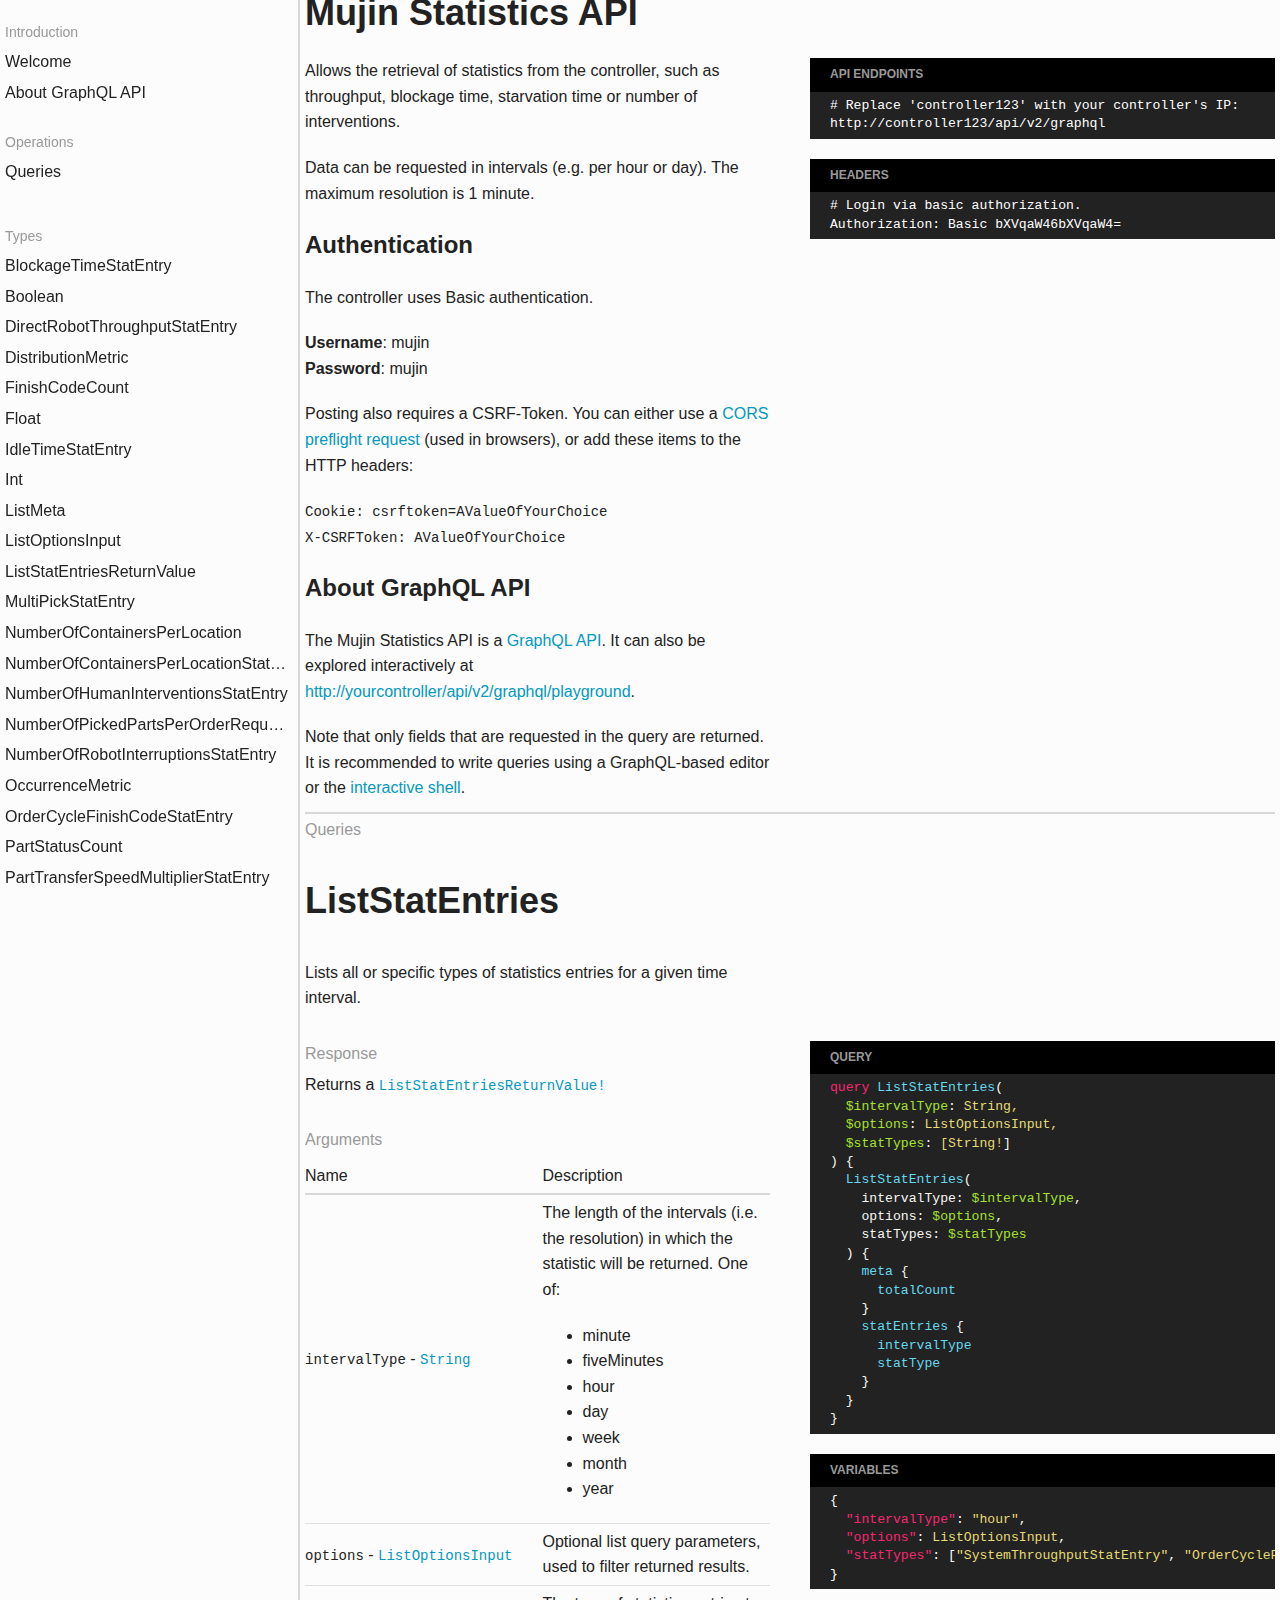
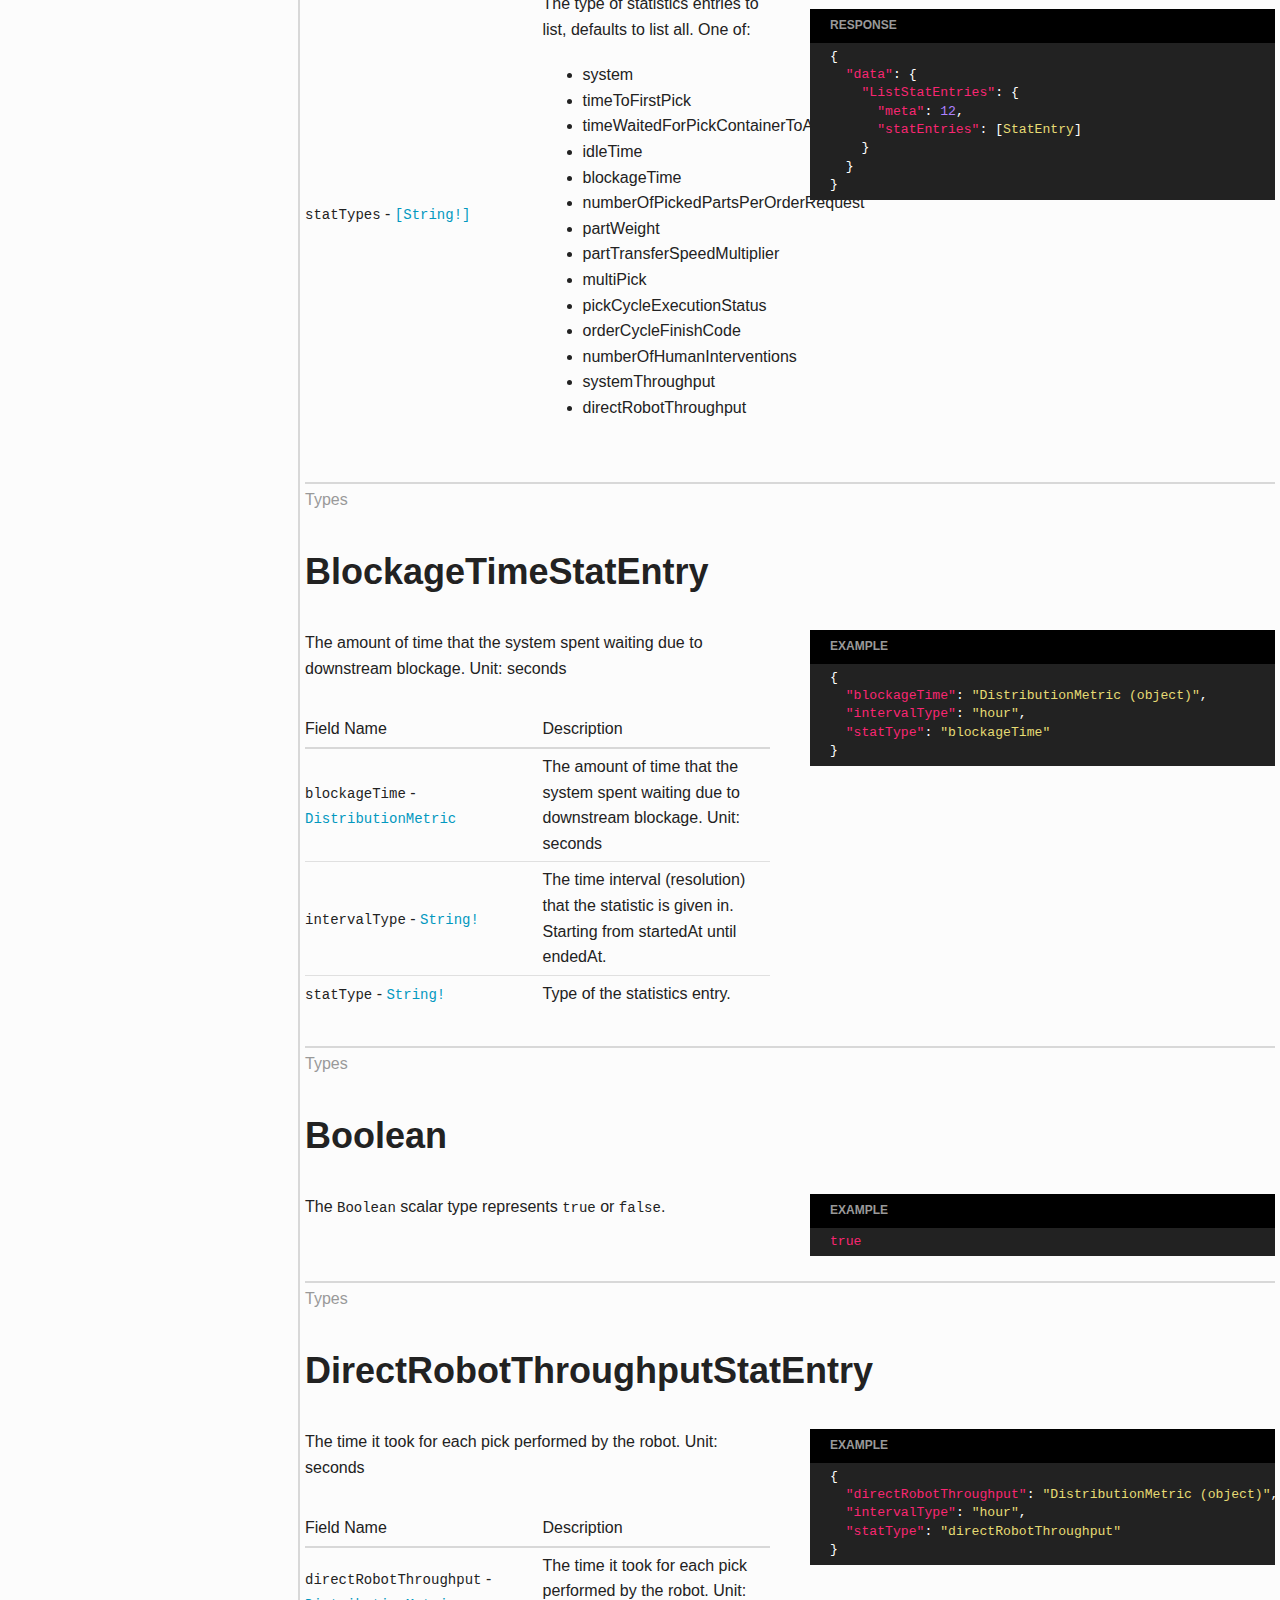
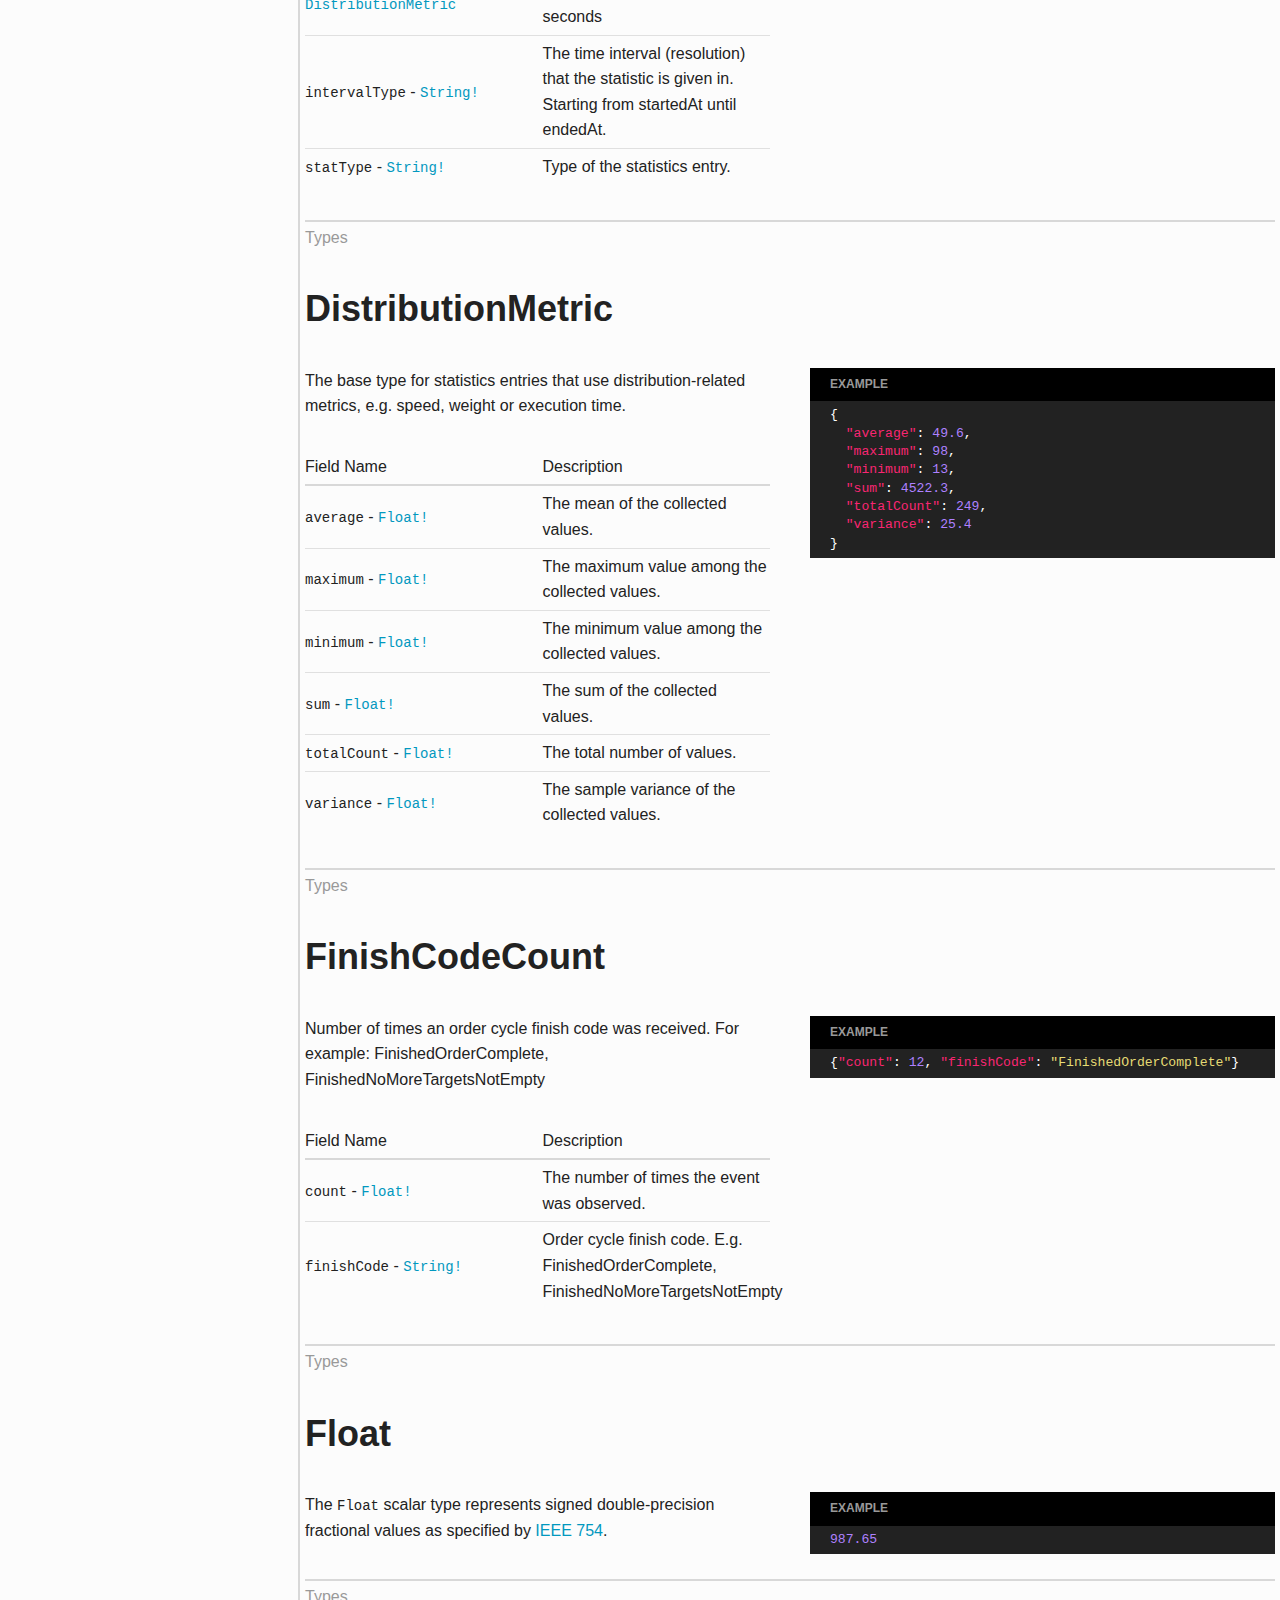
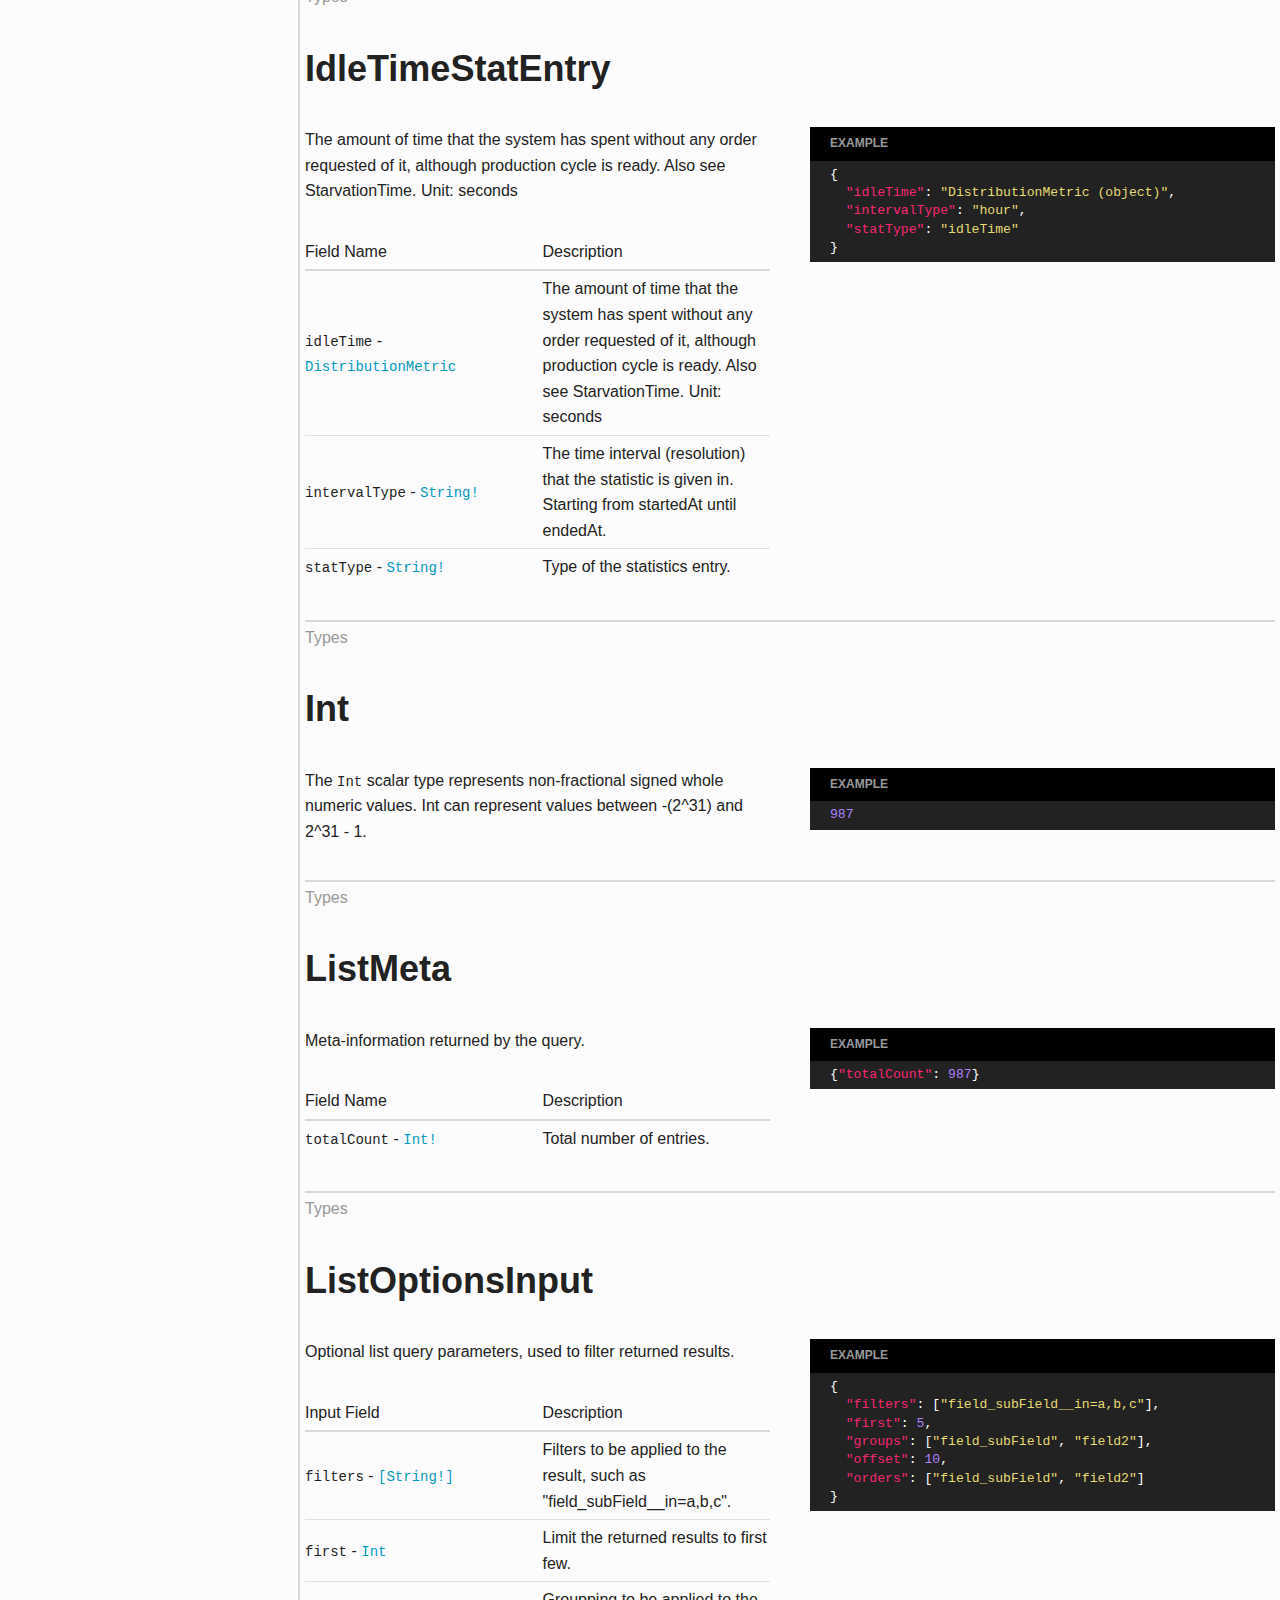
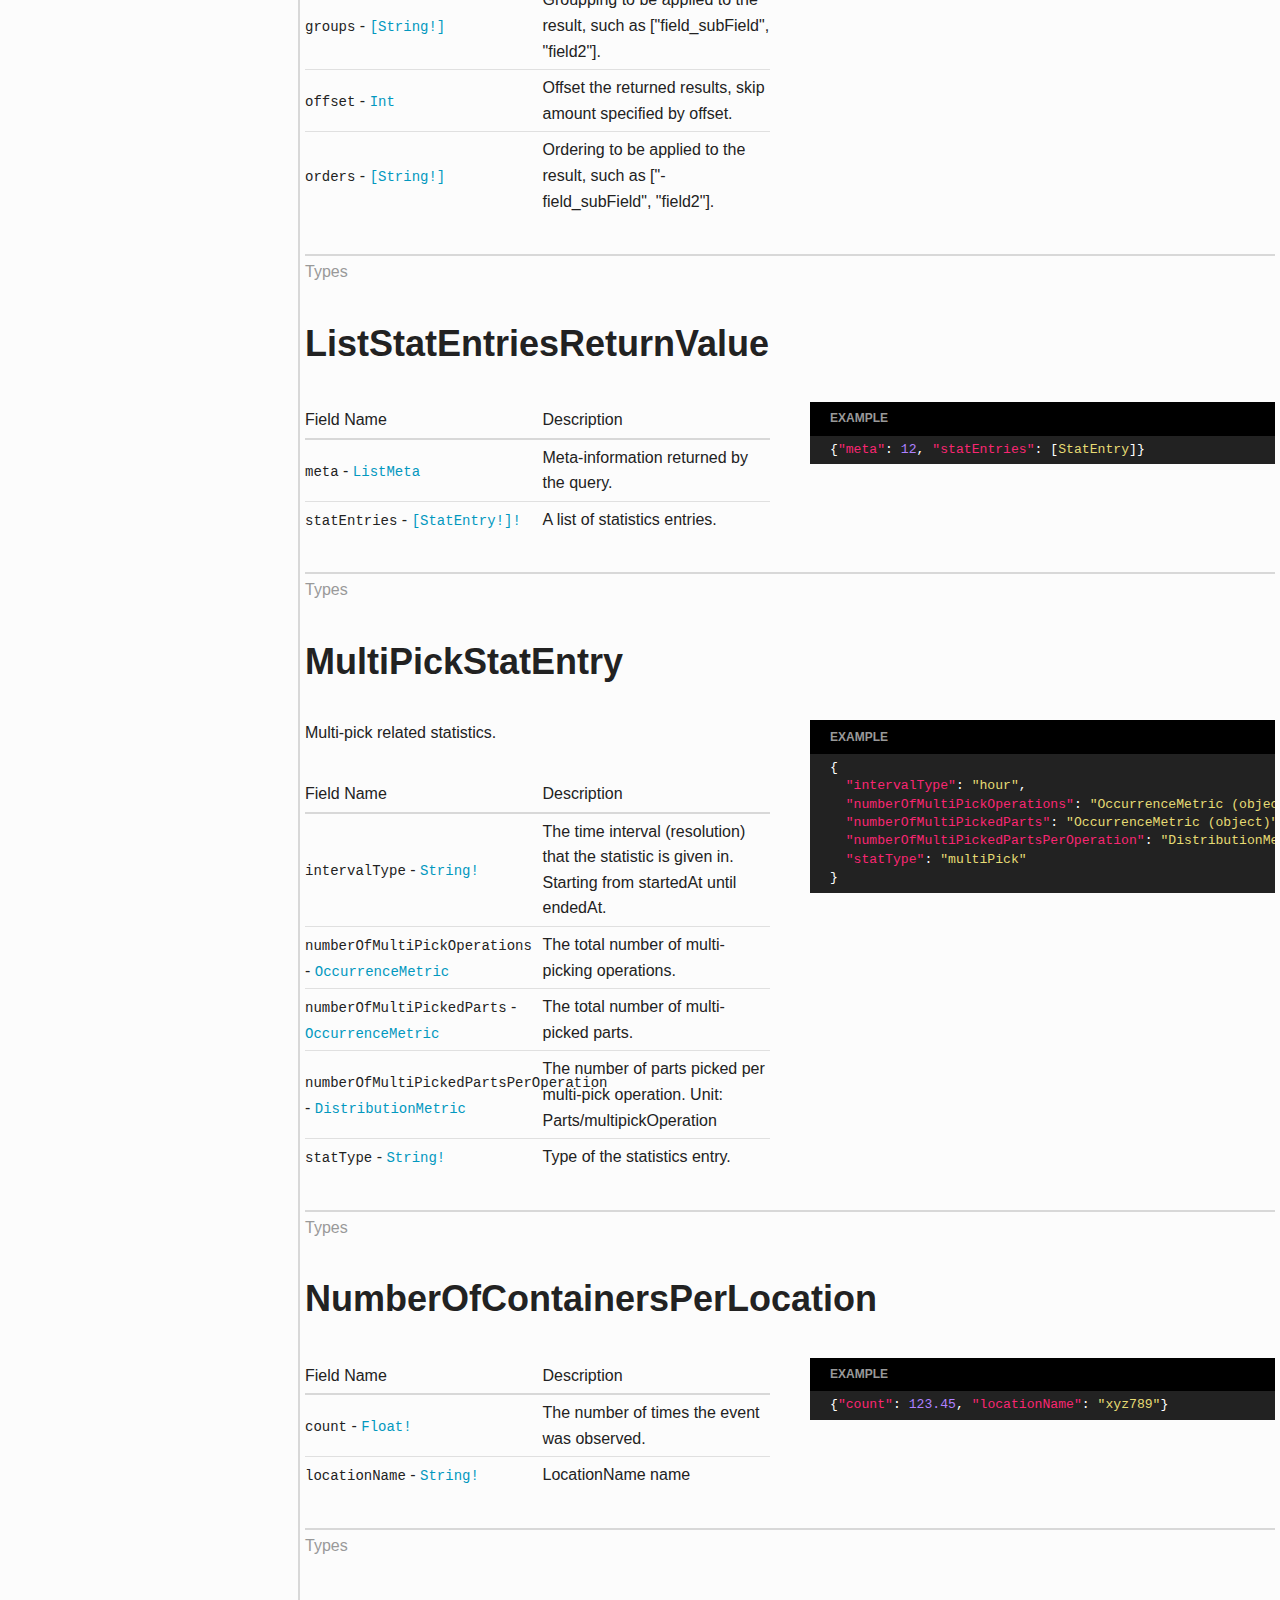
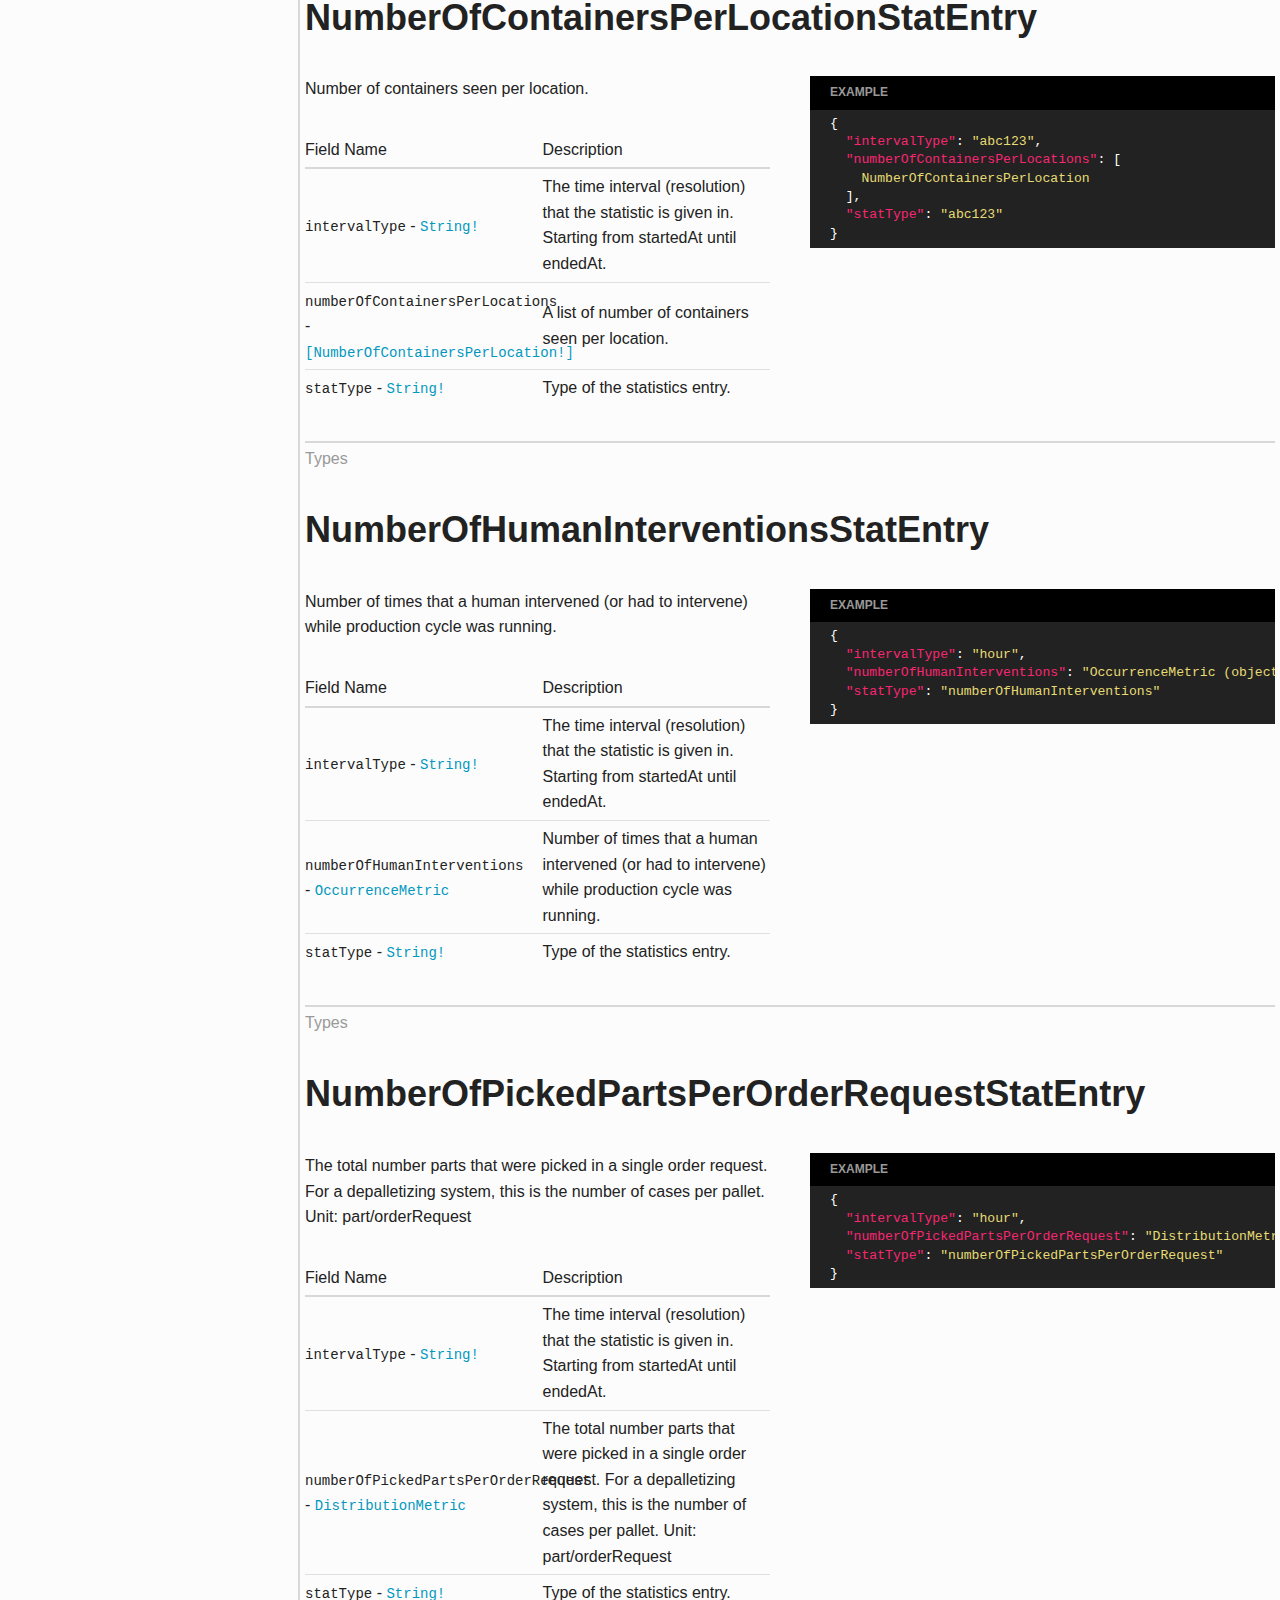
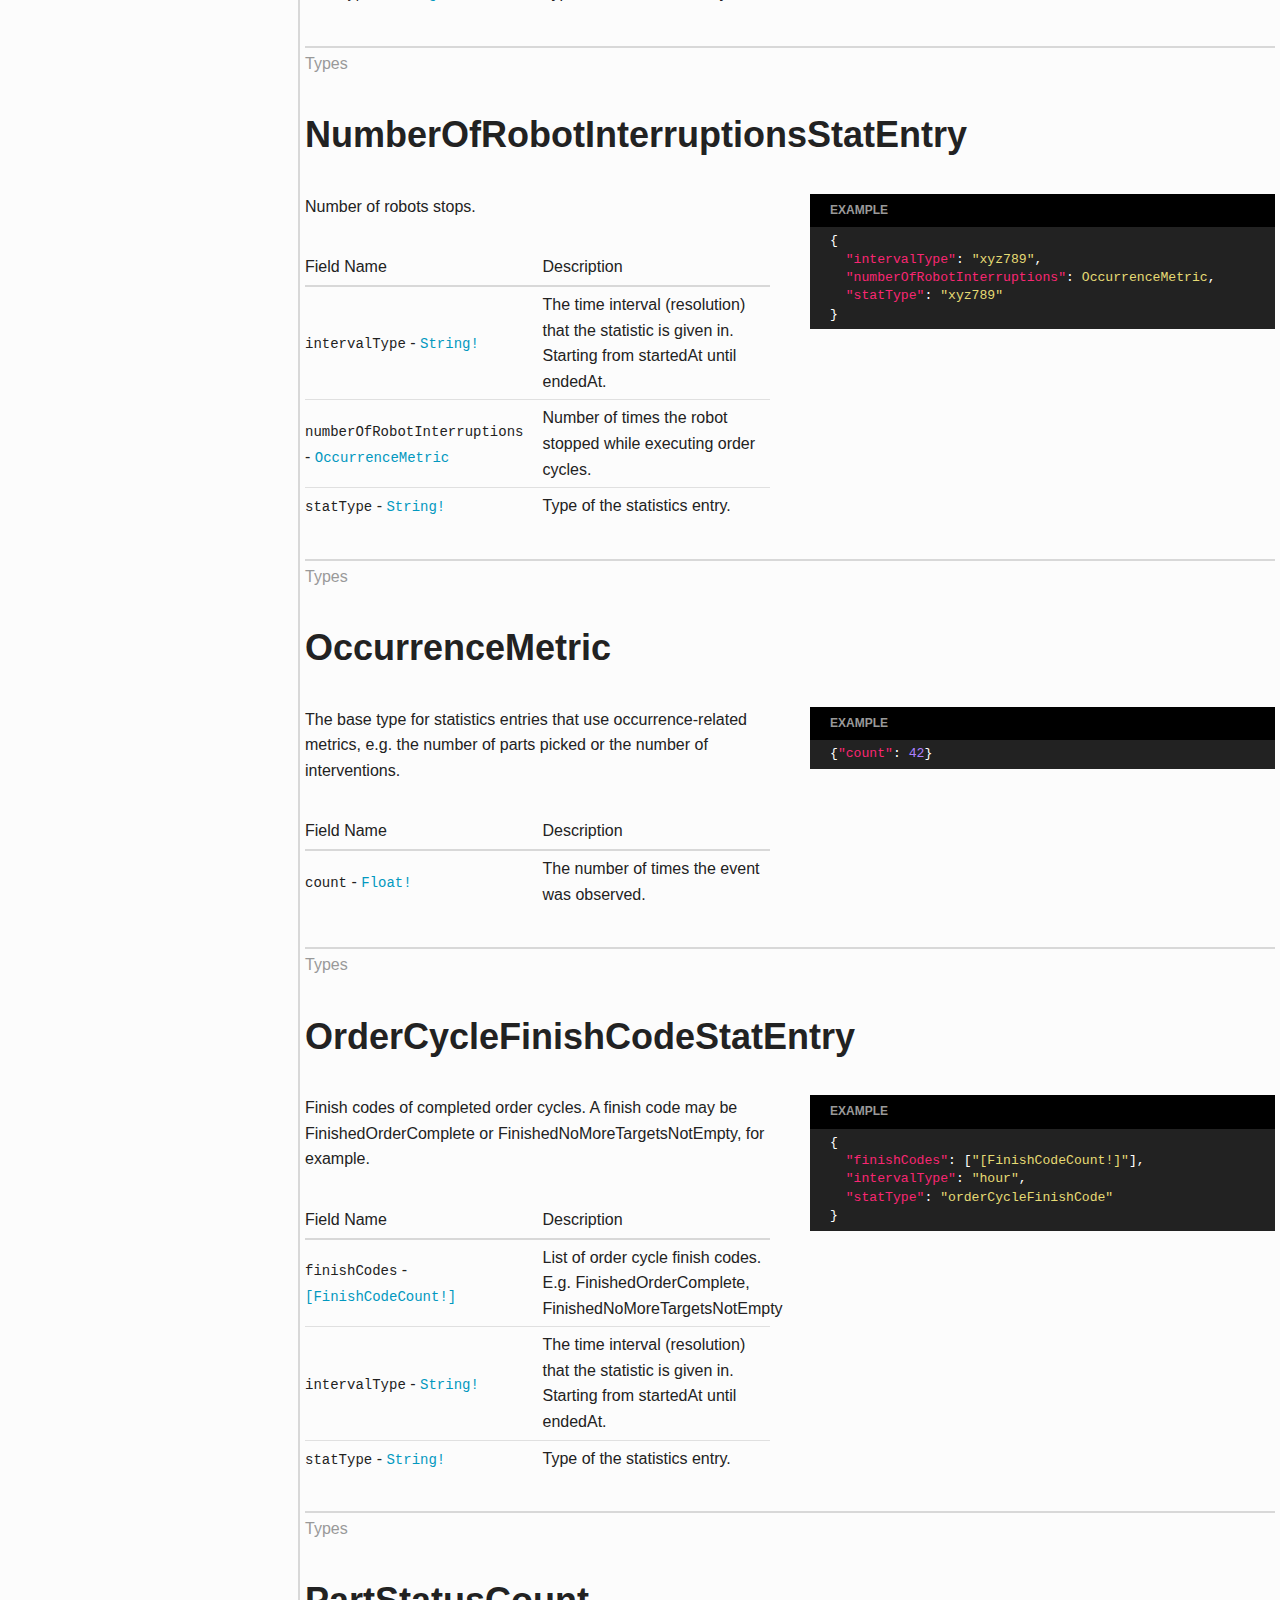
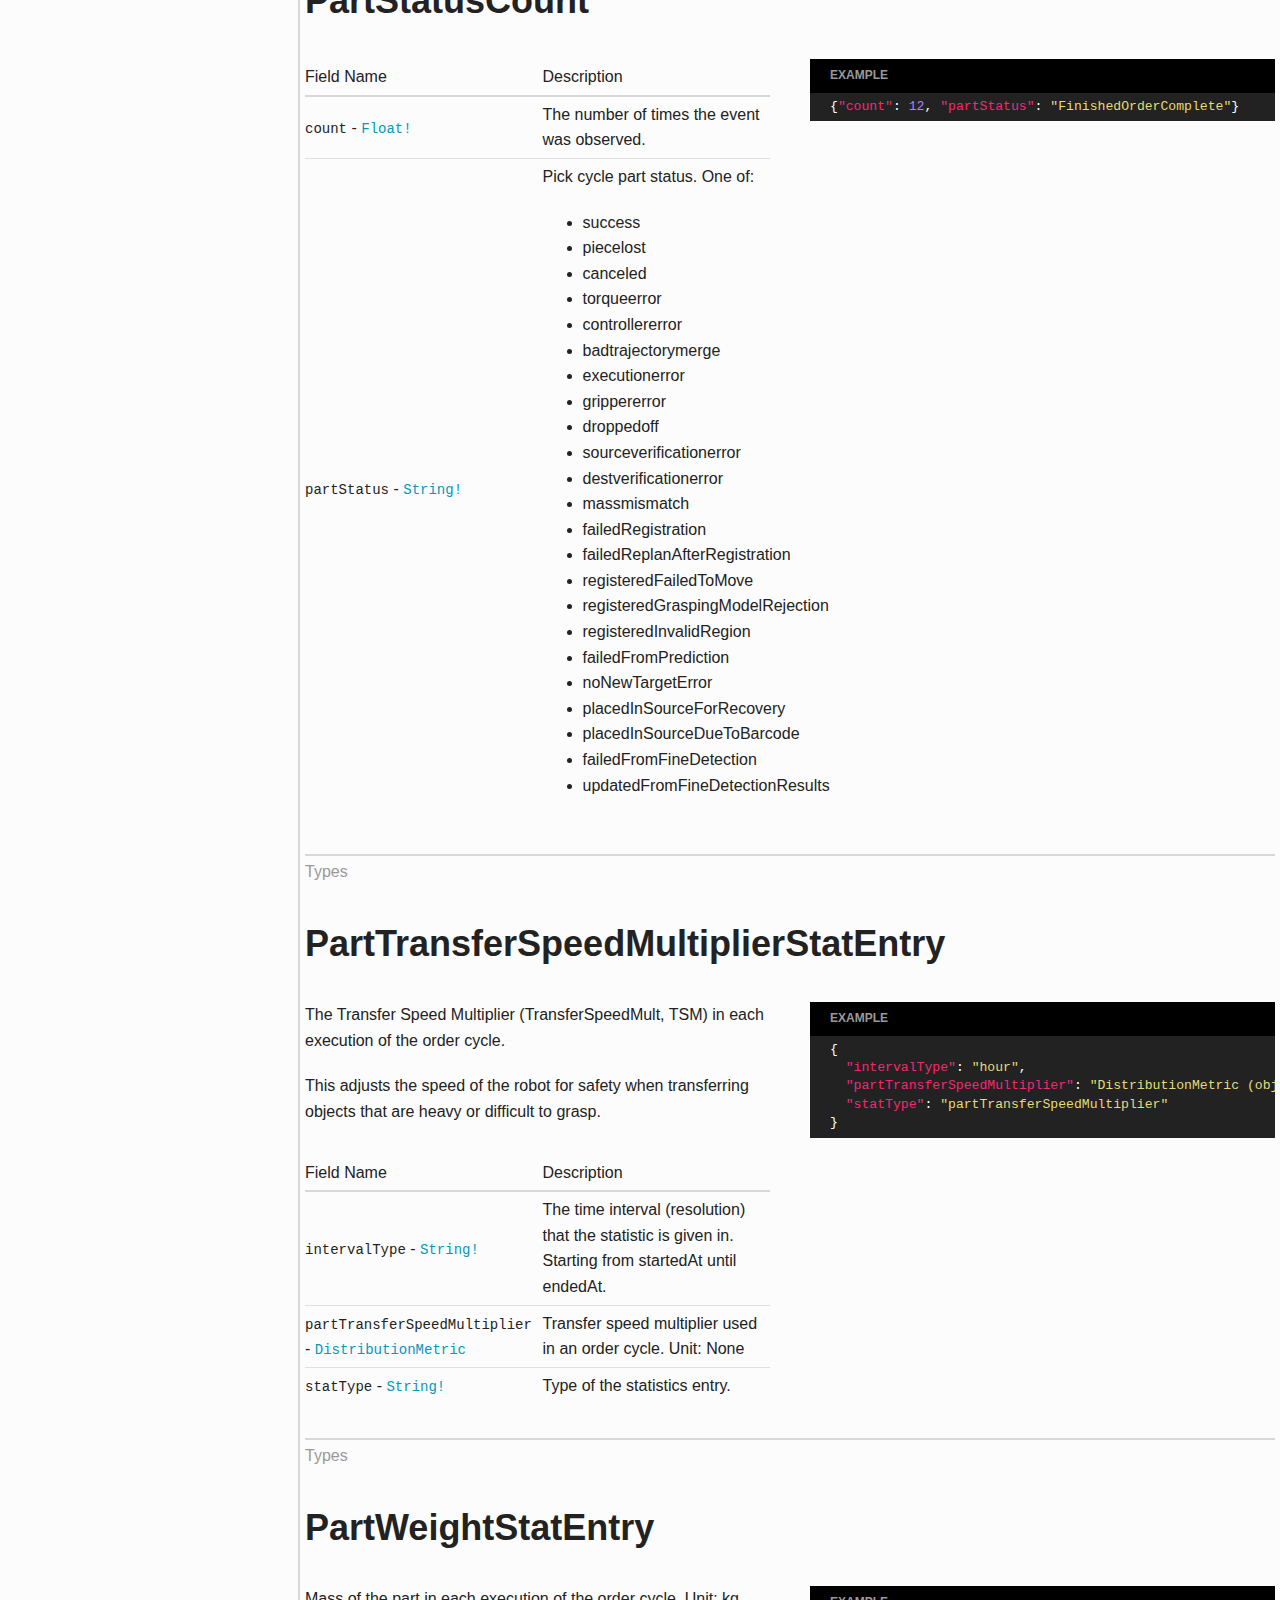
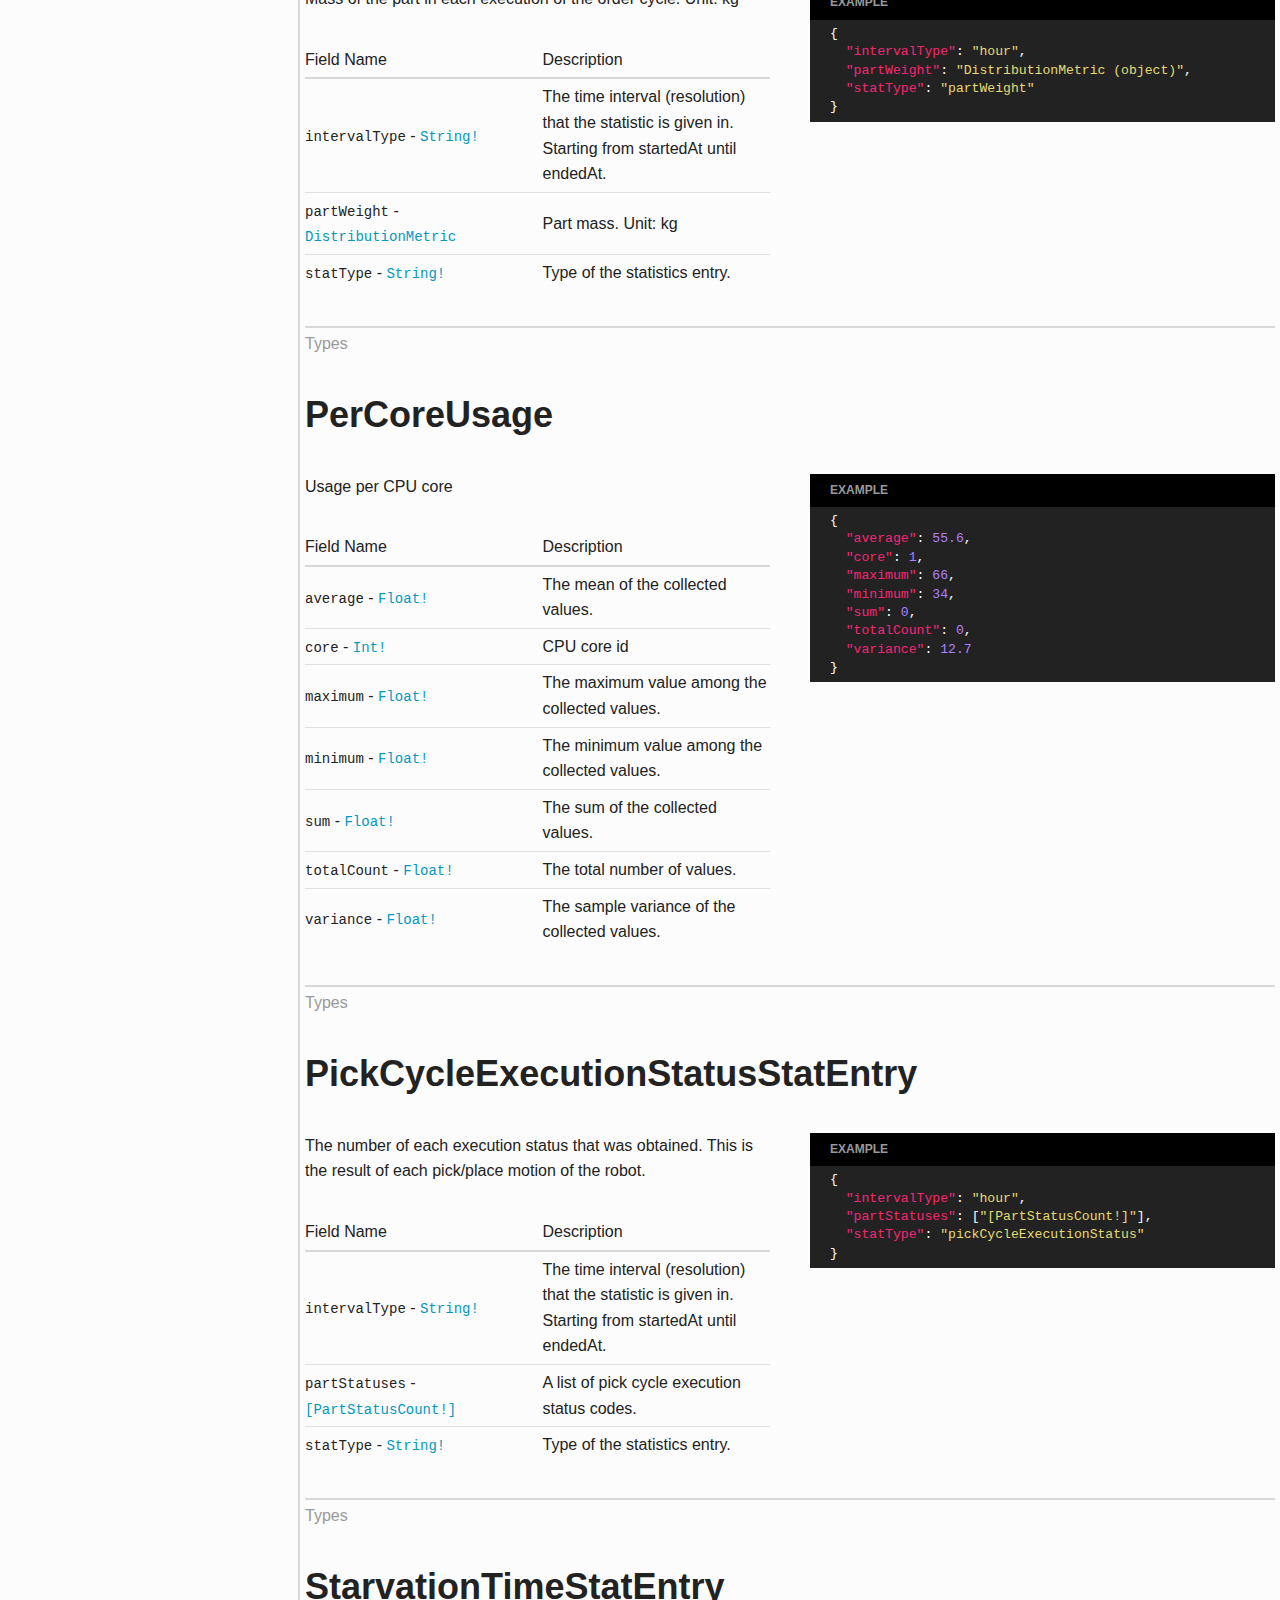
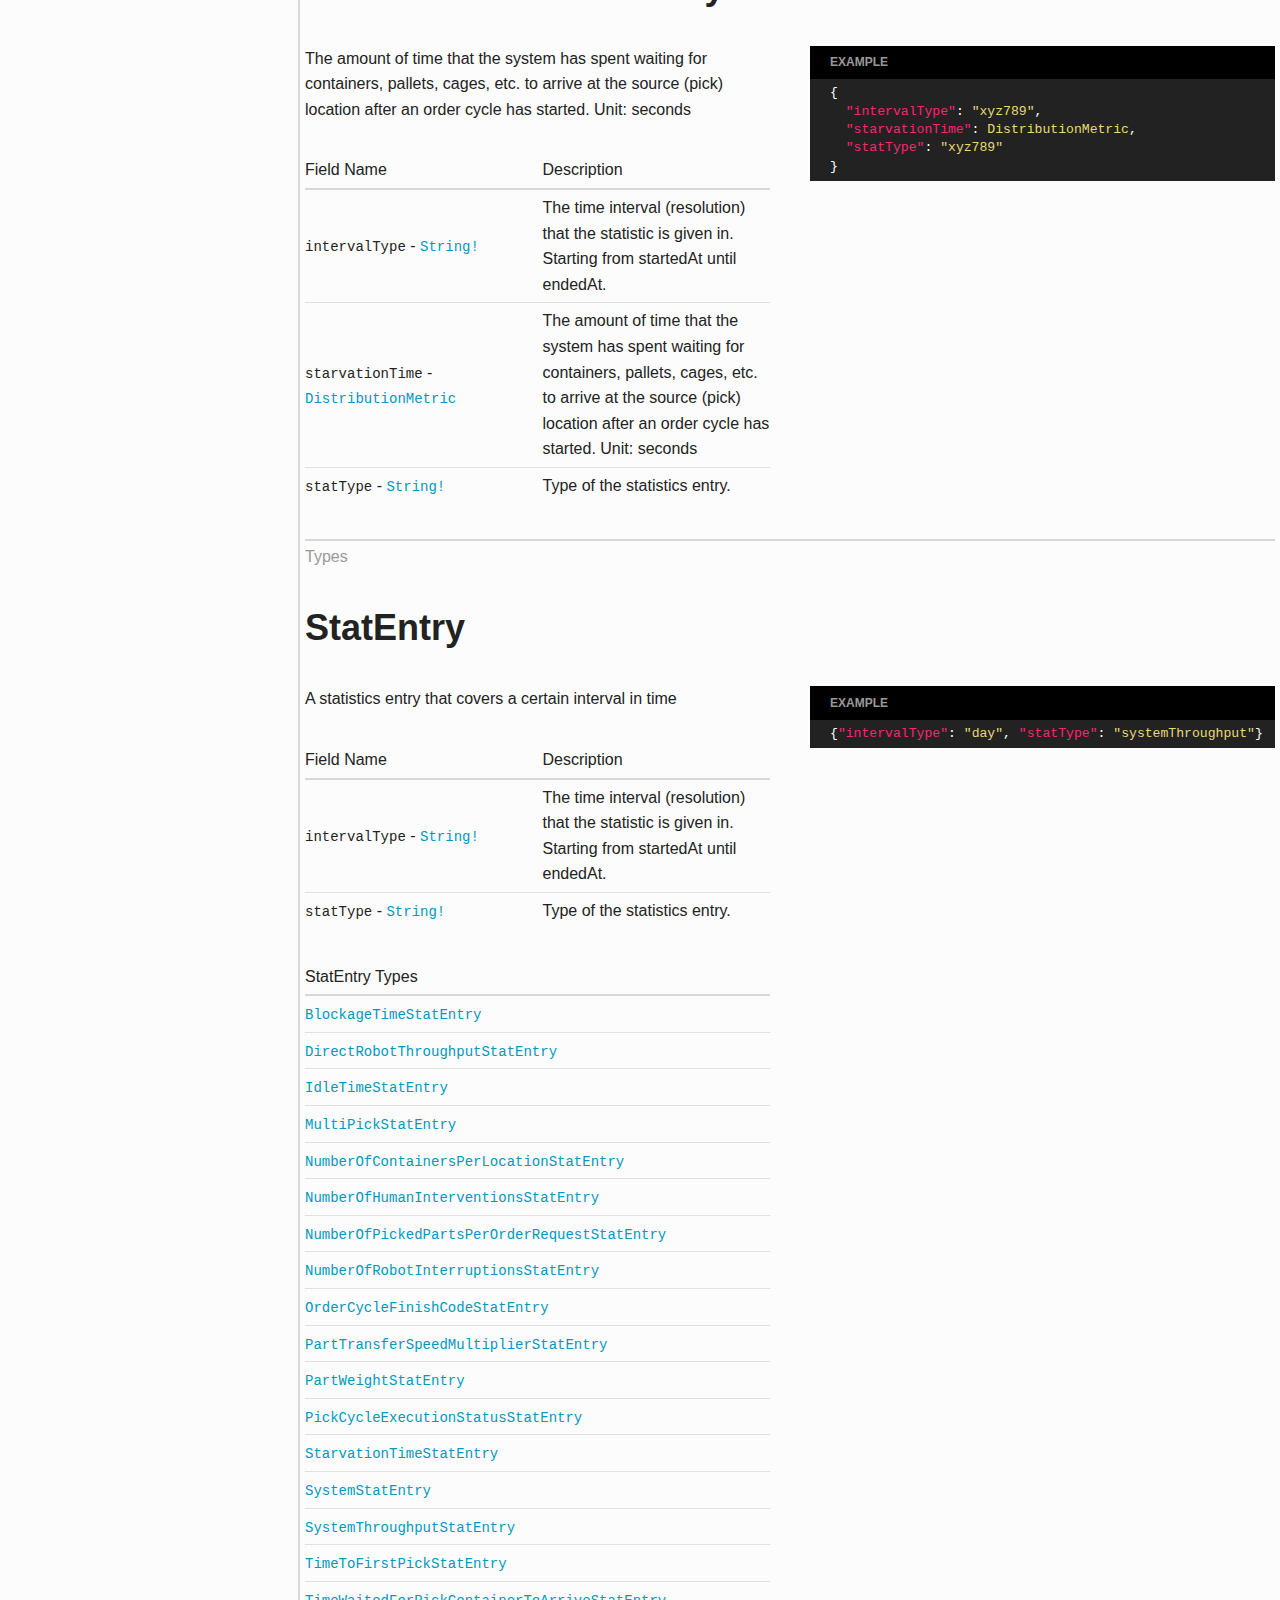
==== commit debf7f9b: "deploy: 8f3389bb355a500d9d91ea09029911723edeb043" ====
--- a/en/statsapi/index.html
+++ b/en/statsapi/index.html
@@ -20,6 +20,13 @@
           </button>
         </div>
         <nav id="nav" role="navigation">
+          <div class="nav-group">
+            <h4 class="nav-group-title">Introduction</h4>
+            <ul class="nav-group-items">
+              <li><a href="#introduction">Welcome</a></li>
+              <li><a href="#introduction-item-0">About GraphQL API</a></li>
+            </ul>
+          </div>
           <div class="nav-group">
             <h4 class="nav-group-title">Operations</h4>
             <ul class="nav-group-items">
@@ -84,6 +91,43 @@
         </div>
         <article id="content">
           <h1 class="doc-heading">Mujin Statistics API</h1>
+          <div id="introduction" data-traverse-target="introduction">
+            <div id="welcome" class="doc-row">
+              <div class="doc-copy">
+                <p>Allows the retrieval of statistics from the controller, such as throughput, blockage time, starvation time or number of interventions.</p>
+                <p>Data can be requested in intervals (e.g. per hour or day). The maximum resolution is 1 minute.</p>
+                <h2 id="authentication">Authentication</h2>
+                <p>The controller uses Basic authentication.</p>
+                <p><strong>Username</strong>: mujin<br><strong>Password</strong>: mujin </p>
+                <p>Posting also requires a CSRF-Token. You can either use a <a href="https://developer.mozilla.org/en-US/docs/Web/HTTP/CORS">CORS preflight request</a> (used in browsers), or add these items to the HTTP headers:</p>
+                <p><code>Cookie: csrftoken=AValueOfYourChoice</code><br><code>X-CSRFToken: AValueOfYourChoice</code> </p>
+              </div>
+              <div class="doc-examples">
+                <div class="example-section welcome-api-endpoints-section example-section-is-code">
+                  <h5>API Endpoints</h5>
+                  <pre><code># Replace &#x27;controller123&#x27; with your controller&#x27;s IP:
+http://controller123/api/v2/graphql
+</code></pre>
+                </div>
+                <div class="example-section welcome-api-endpoints-section example-section-is-code">
+                  <h5>Headers</h5>
+                  <pre><code># Login via basic authorization.
+Authorization: Basic bXVqaW46bXVqaW4&#x3D;</code></pre>
+                </div>
+              </div>
+            </div>
+            <div id="introduction-item-0" class="introduction-item" data-traverse-target="introduction-item-0">
+              <h2 class="introduction-item-title">About GraphQL API</h2>
+              <div class="doc-row">
+                <div class="doc-copy">
+                  <p>The Mujin Statistics API is a <a href="https://graphql.org/learn/">GraphQL API</a>. It can also be explored interactively at <a href="http://yourcontroller/api/v2/graphql/playground">http://yourcontroller/api/v2/graphql/playground</a>.</p>
+                  <p>Note that only fields that are requested in the query are returned. It is recommended to write queries using a GraphQL-based editor or the <a href="http://yourcontroller/api/v2/graphql/playground">interactive shell</a>.</p>
+                </div>
+                <div class="doc-examples">
+                </div>
+              </div>
+            </div>
+          </div>
           <h1 id="group-Operations-Queries" class="group-heading" data-traverse-target="group-Operations-Queries">Queries</h1>
           <section id="query-ListStatEntries" class="operation operation-query" data-traverse-target="query-ListStatEntries">
             <h2 class="operation-heading ">
@@ -172,39 +216,25 @@
                   <html>
                     <head></head>
                     <body><pre><code class="hljs language-gql"><span class="hljs-symbol"><span class="hljs-keyword">query</span> ListStatEntries<span class="hljs-tag">(
-    <span class="hljs-code">$startedAt</span>:<span class="hljs-type"> DateTime,</span>
-    <span class="hljs-code">$endedAt</span>:<span class="hljs-type"> DateTime,</span>
-    <span class="hljs-code">$intervalType</span>:<span class="hljs-type"> String,</span>
-    <span class="hljs-code">$statTypes</span>: <span class="hljs-type">[String!</span>]
+  <span class="hljs-code">$intervalType</span>:<span class="hljs-type"> String,</span>
+  <span class="hljs-code">$options</span>:<span class="hljs-type"> ListOptionsInput,</span>
+  <span class="hljs-code">$statTypes</span>: <span class="hljs-type">[String!</span>]
+)</span> <span class="hljs-tag">{
+  <span class="hljs-symbol">ListStatEntries<span class="hljs-tag">(
+    intervalType: <span class="hljs-code">$intervalType</span>,
+    options: <span class="hljs-code">$options</span>,
+    statTypes: <span class="hljs-code">$statTypes</span>
   )</span> <span class="hljs-tag">{
-    <span class="hljs-symbol">ListStatEntries<span class="hljs-tag">(
-      intervalType: <span class="hljs-code">$intervalType</span>,
-      statTypes: <span class="hljs-code">$statTypes</span>
-      startedAt: <span class="hljs-code">$startedAt</span>
-      endedAt: <span class="hljs-code">$endedAt</span>
-    )</span> <span class="hljs-tag">{
-      <span class="hljs-symbol">statEntries <span class="hljs-tag">{
-        <span class="hljs-symbol">startedAt</span>
-        <span class="hljs-symbol">endedAt</span>
-        <span class="hljs-symbol">intervalType</span>
-        <span class="hljs-symbol">statType</span>
-      }</span></span>
-      ... on <span class="hljs-symbol">SystemThroughputStatEntry <span class="hljs-tag">{
-        <span class="hljs-symbol">numberOfPickedParts</span>{
-          <span class="hljs-symbol">count</span>
-        }
-      }</span></span></span></span>
-      ... on <span class="hljs-symbol">OrderCycleFinishCodeStatEntry <span class="hljs-tag">{
-        <span class="hljs-symbol">finishCodes</span>{
-          <span class="hljs-symbol">finishCode</span>
-          <span class="hljs-symbol">count</span>
-        }
-      }</span></span>
+    <span class="hljs-symbol">meta <span class="hljs-tag">{
+      <span class="hljs-symbol">totalCount</span>
+    }</span></span>
+    <span class="hljs-symbol">statEntries <span class="hljs-tag">{
+      <span class="hljs-symbol">intervalType</span>
+      <span class="hljs-symbol">statType</span>
     }</span></span>
   }</span></span>
-  </code>
-
-</pre>
+}</span></span>
+</code></pre>
                     </body>
                   </html>
                 </div>
@@ -224,40 +254,16 @@
                 <div class="example-section example-section-is-code operation-response-example">
                   <h5>Response</h5>
                   <html>
-                  <head></head>
-                  <body><pre><code class="hljs language-json"><span class="hljs-punctuation">{</span>
+                    <head></head>
+                    <body><pre><code class="hljs language-json"><span class="hljs-punctuation">{</span>
   <span class="hljs-attr">"data"</span><span class="hljs-punctuation">:</span> <span class="hljs-punctuation">{</span>
     <span class="hljs-attr">"ListStatEntries"</span><span class="hljs-punctuation">:</span> <span class="hljs-punctuation">{</span>
       <span class="hljs-attr">"meta"</span><span class="hljs-punctuation">:</span> <span class="hljs-number">12</span><span class="hljs-punctuation">,</span>
-      <span class="hljs-attr">"statEntries"</span><span class="hljs-punctuation">:</span> <span class="hljs-punctuation">[</span>
-        <span class="hljs-punctuation">{</span>
-          <span class="hljs-attr">"endedAt"</span><span class="hljs-punctuation">:</span> <span class="hljs-string">"2022-07-28T11:00:00"</span><span class="hljs-punctuation">,</span>
-          <span class="hljs-attr">"intervalType"</span><span class="hljs-punctuation">:</span> <span class="hljs-string">"hour"</span><span class="hljs-punctuation">,</span>
-          <span class="hljs-attr">"numberOfPickedParts"</span><span class="hljs-punctuation">:</span> <span class="hljs-punctuation">{</span>
-            <span class="hljs-attr">"count"</span><span class="hljs-punctuation">:</span> <span class="hljs-number">642</span>
-          <span class="hljs-punctuation">}</span><span class="hljs-punctuation">,</span>
-          <span class="hljs-attr">"startedAt"</span><span class="hljs-punctuation">:</span> <span class="hljs-string">"2022-07-28T10:00:00"</span><span class="hljs-punctuation">,</span>
-          <span class="hljs-attr">"statType"</span><span class="hljs-punctuation">:</span> <span class="hljs-string">"systemThroughput"</span>
-        <span class="hljs-punctuation">}</span><span class="hljs-punctuation">,</span>
-        <span class="hljs-punctuation">{</span>
-          <span class="hljs-attr">"endedAt"</span><span class="hljs-punctuation">:</span> <span class="hljs-string">"2022-07-28T11:00:00"</span><span class="hljs-punctuation">,</span>
-          <span class="hljs-attr">"intervalType"</span><span class="hljs-punctuation">:</span> <span class="hljs-string">"hour"</span><span class="hljs-punctuation">,</span>
-          <span class="hljs-attr">"finishCodes"</span><span class="hljs-punctuation">:</span> <span class="hljs-punctuation">{</span>
-            <span class="hljs-attr">"count"</span><span class="hljs-punctuation">:</span> <span class="hljs-number">640</span><span class="hljs-punctuation">,</span>
-            <span class="hljs-attr">"finishCode"</span><span class="hljs-punctuation">:</span> <span class="hljs-string">"FinishedNoMoreTargets"</span>
-          <span class="hljs-punctuation">}</span><span class="hljs-punctuation">,</span> 
-          <span class="hljs-punctuation">{</span>
-            <span class="hljs-attr">"count"</span><span class="hljs-punctuation">:</span> <span class="hljs-number">2</span><span class="hljs-punctuation">,</span>
-            <span class="hljs-attr">"finishCode"</span><span class="hljs-punctuation">:</span> <span class="hljs-string">"FinishedCycleStopped"</span>
-          <span class="hljs-punctuation">}</span>
-          <span class="hljs-attr">"startedAt"</span><span class="hljs-punctuation">:</span> <span class="hljs-string">"2022-07-28T10:00:00"</span><span class="hljs-punctuation">,</span>
-          <span class="hljs-attr">"statType"</span><span class="hljs-punctuation">:</span> <span class="hljs-string">"orderCycleFinishCode"</span>
-        <span class="hljs-punctuation">}</span><span class="hljs-punctuation">,</span>
-      <span class="hljs-punctuation">]</span>
+      <span class="hljs-attr">"statEntries"</span><span class="hljs-punctuation">:</span> <span class="hljs-punctuation">[</span><span class="hljs-string">StatEntry</span><span class="hljs-punctuation">]</span>
     <span class="hljs-punctuation">}</span>
   <span class="hljs-punctuation">}</span>
 <span class="hljs-punctuation">}</span>
-</code>></pre>
+</code></pre>
                     </body>
                   </html>
                 </div>
@@ -308,7 +314,7 @@
                   <html>
                     <head></head>
                     <body><pre><code class="hljs language-json"><span class="hljs-punctuation">{</span>
-  <span class="hljs-attr">"blockageTime"</span><span class="hljs-punctuation">:</span> <span class="hljs-string">DistributionMetric</span><span class="hljs-punctuation">,</span>
+  <span class="hljs-attr">"blockageTime"</span><span class="hljs-punctuation">:</span> <span class="hljs-string">"DistributionMetric (object)"</span><span class="hljs-punctuation">,</span>
   <span class="hljs-attr">"intervalType"</span><span class="hljs-punctuation">:</span> <span class="hljs-string">"hour"</span><span class="hljs-punctuation">,</span>
   <span class="hljs-attr">"statType"</span><span class="hljs-punctuation">:</span> <span class="hljs-string">"blockageTime"</span>
 <span class="hljs-punctuation">}</span>
@@ -390,7 +396,7 @@
                   <html>
                     <head></head>
                     <body><pre><code class="hljs language-json"><span class="hljs-punctuation">{</span>
-  <span class="hljs-attr">"directRobotThroughput"</span><span class="hljs-punctuation">:</span> <span class="hljs-string">DistributionMetric</span><span class="hljs-punctuation">,</span>
+  <span class="hljs-attr">"directRobotThroughput"</span><span class="hljs-punctuation">:</span> <span class="hljs-string">"DistributionMetric (object)"</span><span class="hljs-punctuation">,</span>
   <span class="hljs-attr">"intervalType"</span><span class="hljs-punctuation">:</span> <span class="hljs-string">"hour"</span><span class="hljs-punctuation">,</span>
   <span class="hljs-attr">"statType"</span><span class="hljs-punctuation">:</span> <span class="hljs-string">"directRobotThroughput"</span>
 <span class="hljs-punctuation">}</span>
@@ -541,7 +547,7 @@
                   <h5>Example</h5>
                   <html>
                     <head></head>
-                    <body><pre><code class="hljs language-json"><span class="hljs-number">123.45</span>
+                    <body><pre><code class="hljs language-json"><span class="hljs-number">987.65</span>
 </code></pre>
                     </body>
                   </html>
@@ -595,7 +601,7 @@
                   <html>
                     <head></head>
                     <body><pre><code class="hljs language-json"><span class="hljs-punctuation">{</span>
-  <span class="hljs-attr">"idleTime"</span><span class="hljs-punctuation">:</span> <span class="hljs-string">DistributionMetric</span><span class="hljs-punctuation">,</span>
+  <span class="hljs-attr">"idleTime"</span><span class="hljs-punctuation">:</span> <span class="hljs-string">"DistributionMetric (object)"</span><span class="hljs-punctuation">,</span>
   <span class="hljs-attr">"intervalType"</span><span class="hljs-punctuation">:</span> <span class="hljs-string">"hour"</span><span class="hljs-punctuation">,</span>
   <span class="hljs-attr">"statType"</span><span class="hljs-punctuation">:</span> <span class="hljs-string">"idleTime"</span>
 <span class="hljs-punctuation">}</span>
@@ -666,7 +672,7 @@
                   <h5>Example</h5>
                   <html>
                     <head></head>
-                    <body><pre><code class="hljs language-json"><span class="hljs-punctuation">{</span><span class="hljs-attr">"totalCount"</span><span class="hljs-punctuation">:</span> <span class="hljs-number">123</span><span class="hljs-punctuation">}</span>
+                    <body><pre><code class="hljs language-json"><span class="hljs-punctuation">{</span><span class="hljs-attr">"totalCount"</span><span class="hljs-punctuation">:</span> <span class="hljs-number">987</span><span class="hljs-punctuation">}</span>
 </code></pre>
                     </body>
                   </html>
@@ -849,9 +855,9 @@
                     <head></head>
                     <body><pre><code class="hljs language-json"><span class="hljs-punctuation">{</span>
   <span class="hljs-attr">"intervalType"</span><span class="hljs-punctuation">:</span> <span class="hljs-string">"hour"</span><span class="hljs-punctuation">,</span>
-  <span class="hljs-attr">"numberOfMultiPickOperations"</span><span class="hljs-punctuation">:</span> <span class="hljs-string">OccurrenceMetric</span><span class="hljs-punctuation">,</span>
-  <span class="hljs-attr">"numberOfMultiPickedParts"</span><span class="hljs-punctuation">:</span> <span class="hljs-string">OccurrenceMetric</span><span class="hljs-punctuation">,</span>
-  <span class="hljs-attr">"numberOfMultiPickedPartsPerOperation"</span><span class="hljs-punctuation">:</span> <span class="hljs-string">DistributionMetric</span><span class="hljs-punctuation">,</span>
+  <span class="hljs-attr">"numberOfMultiPickOperations"</span><span class="hljs-punctuation">:</span> <span class="hljs-string">"OccurrenceMetric (object)"</span><span class="hljs-punctuation">,</span>
+  <span class="hljs-attr">"numberOfMultiPickedParts"</span><span class="hljs-punctuation">:</span> <span class="hljs-string">"OccurrenceMetric (object)"</span><span class="hljs-punctuation">,</span>
+  <span class="hljs-attr">"numberOfMultiPickedPartsPerOperation"</span><span class="hljs-punctuation">:</span> <span class="hljs-string">"DistributionMetric (object)"</span><span class="hljs-punctuation">,</span>
   <span class="hljs-attr">"statType"</span><span class="hljs-punctuation">:</span> <span class="hljs-string">"multiPick"</span>
 <span class="hljs-punctuation">}</span>
 </code></pre>
@@ -897,7 +903,7 @@
                   <h5>Example</h5>
                   <html>
                     <head></head>
-                    <body><pre><code class="hljs language-json"><span class="hljs-punctuation">{</span><span class="hljs-attr">"count"</span><span class="hljs-punctuation">:</span> <span class="hljs-number">987.65</span><span class="hljs-punctuation">,</span> <span class="hljs-attr">"locationName"</span><span class="hljs-punctuation">:</span> <span class="hljs-string">"xyz789"</span><span class="hljs-punctuation">}</span>
+                    <body><pre><code class="hljs language-json"><span class="hljs-punctuation">{</span><span class="hljs-attr">"count"</span><span class="hljs-punctuation">:</span> <span class="hljs-number">123.45</span><span class="hljs-punctuation">,</span> <span class="hljs-attr">"locationName"</span><span class="hljs-punctuation">:</span> <span class="hljs-string">"xyz789"</span><span class="hljs-punctuation">}</span>
 </code></pre>
                     </body>
                   </html>
@@ -955,7 +961,7 @@
   <span class="hljs-attr">"numberOfContainersPerLocations"</span><span class="hljs-punctuation">:</span> <span class="hljs-punctuation">[</span>
     <span class="hljs-string">NumberOfContainersPerLocation</span>
   <span class="hljs-punctuation">]</span><span class="hljs-punctuation">,</span>
-  <span class="hljs-attr">"statType"</span><span class="hljs-punctuation">:</span> <span class="hljs-string">"xyz789"</span>
+  <span class="hljs-attr">"statType"</span><span class="hljs-punctuation">:</span> <span class="hljs-string">"abc123"</span>
 <span class="hljs-punctuation">}</span>
 </code></pre>
                     </body>
@@ -1011,7 +1017,7 @@
                     <head></head>
                     <body><pre><code class="hljs language-json"><span class="hljs-punctuation">{</span>
   <span class="hljs-attr">"intervalType"</span><span class="hljs-punctuation">:</span> <span class="hljs-string">"hour"</span><span class="hljs-punctuation">,</span>
-  <span class="hljs-attr">"numberOfHumanInterventions"</span><span class="hljs-punctuation">:</span> <span class="hljs-string">OccurrenceMetric</span><span class="hljs-punctuation">,</span>
+  <span class="hljs-attr">"numberOfHumanInterventions"</span><span class="hljs-punctuation">:</span> <span class="hljs-string">"OccurrenceMetric (object)"</span><span class="hljs-punctuation">,</span>
   <span class="hljs-attr">"statType"</span><span class="hljs-punctuation">:</span> <span class="hljs-string">"numberOfHumanInterventions"</span>
 <span class="hljs-punctuation">}</span>
 </code></pre>
@@ -1068,7 +1074,7 @@
                     <head></head>
                     <body><pre><code class="hljs language-json"><span class="hljs-punctuation">{</span>
   <span class="hljs-attr">"intervalType"</span><span class="hljs-punctuation">:</span> <span class="hljs-string">"hour"</span><span class="hljs-punctuation">,</span>
-  <span class="hljs-attr">"numberOfPickedPartsPerOrderRequest"</span><span class="hljs-punctuation">:</span> <span class="hljs-string">DistributionMetric</span><span class="hljs-punctuation">,</span>
+  <span class="hljs-attr">"numberOfPickedPartsPerOrderRequest"</span><span class="hljs-punctuation">:</span> <span class="hljs-string">"DistributionMetric (object)"</span><span class="hljs-punctuation">,</span>
   <span class="hljs-attr">"statType"</span><span class="hljs-punctuation">:</span> <span class="hljs-string">"numberOfPickedPartsPerOrderRequest"</span>
 <span class="hljs-punctuation">}</span>
 </code></pre>
@@ -1224,7 +1230,7 @@
                   <html>
                     <head></head>
                     <body><pre><code class="hljs language-json"><span class="hljs-punctuation">{</span>
-  <span class="hljs-attr">"finishCodes"</span><span class="hljs-punctuation">:</span> <span class="hljs-punctuation">[</span><span class="hljs-string">FinishCodeCount</span><span class="hljs-punctuation">]</span><span class="hljs-punctuation">,</span>
+  <span class="hljs-attr">"finishCodes"</span><span class="hljs-punctuation">:</span> <span class="hljs-punctuation">[</span><span class="hljs-string">"[FinishCodeCount!]"</span><span class="hljs-punctuation">]</span><span class="hljs-punctuation">,</span>
   <span class="hljs-attr">"intervalType"</span><span class="hljs-punctuation">:</span> <span class="hljs-string">"hour"</span><span class="hljs-punctuation">,</span>
   <span class="hljs-attr">"statType"</span><span class="hljs-punctuation">:</span> <span class="hljs-string">"orderCycleFinishCode"</span>
 <span class="hljs-punctuation">}</span>
@@ -1354,7 +1360,7 @@
                     <head></head>
                     <body><pre><code class="hljs language-json"><span class="hljs-punctuation">{</span>
   <span class="hljs-attr">"intervalType"</span><span class="hljs-punctuation">:</span> <span class="hljs-string">"hour"</span><span class="hljs-punctuation">,</span>
-  <span class="hljs-attr">"partTransferSpeedMultiplier"</span><span class="hljs-punctuation">:</span> <span class="hljs-string">DistributionMetric</span><span class="hljs-punctuation">,</span>
+  <span class="hljs-attr">"partTransferSpeedMultiplier"</span><span class="hljs-punctuation">:</span> <span class="hljs-string">"DistributionMetric (object)"</span><span class="hljs-punctuation">,</span>
   <span class="hljs-attr">"statType"</span><span class="hljs-punctuation">:</span> <span class="hljs-string">"partTransferSpeedMultiplier"</span>
 <span class="hljs-punctuation">}</span>
 </code></pre>
@@ -1411,7 +1417,7 @@
                     <head></head>
                     <body><pre><code class="hljs language-json"><span class="hljs-punctuation">{</span>
   <span class="hljs-attr">"intervalType"</span><span class="hljs-punctuation">:</span> <span class="hljs-string">"hour"</span><span class="hljs-punctuation">,</span>
-  <span class="hljs-attr">"partWeight"</span><span class="hljs-punctuation">:</span> <span class="hljs-string">DistributionMetric</span><span class="hljs-punctuation">,</span>
+  <span class="hljs-attr">"partWeight"</span><span class="hljs-punctuation">:</span> <span class="hljs-string">"DistributionMetric (object)"</span><span class="hljs-punctuation">,</span>
   <span class="hljs-attr">"statType"</span><span class="hljs-punctuation">:</span> <span class="hljs-string">"partWeight"</span>
 <span class="hljs-punctuation">}</span>
 </code></pre>
@@ -1549,7 +1555,7 @@
                     <head></head>
                     <body><pre><code class="hljs language-json"><span class="hljs-punctuation">{</span>
   <span class="hljs-attr">"intervalType"</span><span class="hljs-punctuation">:</span> <span class="hljs-string">"hour"</span><span class="hljs-punctuation">,</span>
-  <span class="hljs-attr">"partStatuses"</span><span class="hljs-punctuation">:</span> <span class="hljs-punctuation">[</span><span class="hljs-string">PartStatusCount</span><span class="hljs-punctuation">]</span><span class="hljs-punctuation">,</span>
+  <span class="hljs-attr">"partStatuses"</span><span class="hljs-punctuation">:</span> <span class="hljs-punctuation">[</span><span class="hljs-string">"[PartStatusCount!]"</span><span class="hljs-punctuation">]</span><span class="hljs-punctuation">,</span>
   <span class="hljs-attr">"statType"</span><span class="hljs-punctuation">:</span> <span class="hljs-string">"pickCycleExecutionStatus"</span>
 <span class="hljs-punctuation">}</span>
 </code></pre>
@@ -1605,7 +1611,7 @@
                   <html>
                     <head></head>
                     <body><pre><code class="hljs language-json"><span class="hljs-punctuation">{</span>
-  <span class="hljs-attr">"intervalType"</span><span class="hljs-punctuation">:</span> <span class="hljs-string">"abc123"</span><span class="hljs-punctuation">,</span>
+  <span class="hljs-attr">"intervalType"</span><span class="hljs-punctuation">:</span> <span class="hljs-string">"xyz789"</span><span class="hljs-punctuation">,</span>
   <span class="hljs-attr">"starvationTime"</span><span class="hljs-punctuation">:</span> <span class="hljs-string">DistributionMetric</span><span class="hljs-punctuation">,</span>
   <span class="hljs-attr">"statType"</span><span class="hljs-punctuation">:</span> <span class="hljs-string">"xyz789"</span>
 <span class="hljs-punctuation">}</span>
@@ -1778,7 +1784,7 @@
                   <h5>Example</h5>
                   <html>
                     <head></head>
-                    <body><pre><code class="hljs language-gql"><span class="hljs-symbol">"xyz789"</span>
+                    <body><pre><code class="hljs language-gql"><span class="hljs-symbol">"abc123"</span>
 </code></pre>
                     </body>
                   </html>
@@ -1829,8 +1835,8 @@
                     <head></head>
                     <body><pre><code class="hljs language-json"><span class="hljs-punctuation">{</span>
   <span class="hljs-attr">"perCoreUsages"</span><span class="hljs-punctuation">:</span> <span class="hljs-punctuation">[</span><span class="hljs-string">PerCoreUsage</span><span class="hljs-punctuation">]</span><span class="hljs-punctuation">,</span>
-  <span class="hljs-attr">"temperature"</span><span class="hljs-punctuation">:</span> <span class="hljs-string">DistributionMetric</span><span class="hljs-punctuation">,</span>
-  <span class="hljs-attr">"usage"</span><span class="hljs-punctuation">:</span> <span class="hljs-string">DistributionMetric</span>
+  <span class="hljs-attr">"temperature"</span><span class="hljs-punctuation">:</span> <span class="hljs-string">"DistributionMetric (object)"</span><span class="hljs-punctuation">,</span>
+  <span class="hljs-attr">"usage"</span><span class="hljs-punctuation">:</span> <span class="hljs-string">"DistributionMetric (object)"</span>
 <span class="hljs-punctuation">}</span>
 </code></pre>
                     </body>
@@ -1881,9 +1887,9 @@
                   <html>
                     <head></head>
                     <body><pre><code class="hljs language-json"><span class="hljs-punctuation">{</span>
-  <span class="hljs-attr">"available"</span><span class="hljs-punctuation">:</span> <span class="hljs-string">DistributionMetric</span><span class="hljs-punctuation">,</span>
-  <span class="hljs-attr">"total"</span><span class="hljs-punctuation">:</span> <span class="hljs-string">DistributionMetric</span><span class="hljs-punctuation">,</span>
-  <span class="hljs-attr">"usage"</span><span class="hljs-punctuation">:</span> <span class="hljs-string">DistributionMetric</span>
+  <span class="hljs-attr">"available"</span><span class="hljs-punctuation">:</span> <span class="hljs-string">"DistributionMetric (object)"</span><span class="hljs-punctuation">,</span>
+  <span class="hljs-attr">"total"</span><span class="hljs-punctuation">:</span> <span class="hljs-string">"DistributionMetric (object)"</span><span class="hljs-punctuation">,</span>
+  <span class="hljs-attr">"usage"</span><span class="hljs-punctuation">:</span> <span class="hljs-string">"DistributionMetric (object)"</span>
 <span class="hljs-punctuation">}</span>
 </code></pre>
                     </body>
@@ -1943,9 +1949,9 @@
                   <html>
                     <head></head>
                     <body><pre><code class="hljs language-json"><span class="hljs-punctuation">{</span>
-  <span class="hljs-attr">"cpu"</span><span class="hljs-punctuation">:</span> <span class="hljs-string">SystemCPUStatus</span><span class="hljs-punctuation">,</span>
+  <span class="hljs-attr">"cpu"</span><span class="hljs-punctuation">:</span> <span class="hljs-string">"SystemCPUStatus (object)"</span><span class="hljs-punctuation">,</span>
   <span class="hljs-attr">"intervalType"</span><span class="hljs-punctuation">:</span> <span class="hljs-string">"hour"</span><span class="hljs-punctuation">,</span>
-  <span class="hljs-attr">"memory"</span><span class="hljs-punctuation">:</span> <span class="hljs-string">SystemMemoryStatus</span><span class="hljs-punctuation">,</span>
+  <span class="hljs-attr">"memory"</span><span class="hljs-punctuation">:</span> <span class="hljs-string">"SystemMemoryStatus (object)"</span><span class="hljs-punctuation">,</span>
   <span class="hljs-attr">"statType"</span><span class="hljs-punctuation">:</span> <span class="hljs-string">"system"</span>
 <span class="hljs-punctuation">}</span>
 </code></pre>
@@ -2060,7 +2066,7 @@
                     <body><pre><code class="hljs language-json"><span class="hljs-punctuation">{</span>
   <span class="hljs-attr">"intervalType"</span><span class="hljs-punctuation">:</span> <span class="hljs-string">"hour"</span><span class="hljs-punctuation">,</span>
   <span class="hljs-attr">"statType"</span><span class="hljs-punctuation">:</span> <span class="hljs-string">"timeToFirstPick"</span><span class="hljs-punctuation">,</span>
-  <span class="hljs-attr">"timeToFirstPick"</span><span class="hljs-punctuation">:</span> <span class="hljs-string">DistributionMetric</span>
+  <span class="hljs-attr">"timeToFirstPick"</span><span class="hljs-punctuation">:</span> <span class="hljs-string">"DistributionMetric (object)"</span>
 <span class="hljs-punctuation">}</span>
 </code></pre>
                     </body>
@@ -2117,7 +2123,7 @@
                     <body><pre><code class="hljs language-json"><span class="hljs-punctuation">{</span>
   <span class="hljs-attr">"intervalType"</span><span class="hljs-punctuation">:</span> <span class="hljs-string">"hour"</span><span class="hljs-punctuation">,</span>
   <span class="hljs-attr">"statType"</span><span class="hljs-punctuation">:</span> <span class="hljs-string">"timeWaitedForPickContainerToArrive"</span><span class="hljs-punctuation">,</span>
-  <span class="hljs-attr">"timeWaitedForPickContainerToArrive"</span><span class="hljs-punctuation">:</span> <span class="hljs-string">DistributionMetric</span>
+  <span class="hljs-attr">"timeWaitedForPickContainerToArrive"</span><span class="hljs-punctuation">:</span> <span class="hljs-string">"DistributionMetric (object)"</span>
 <span class="hljs-punctuation">}</span>
 </code></pre>
                     </body>
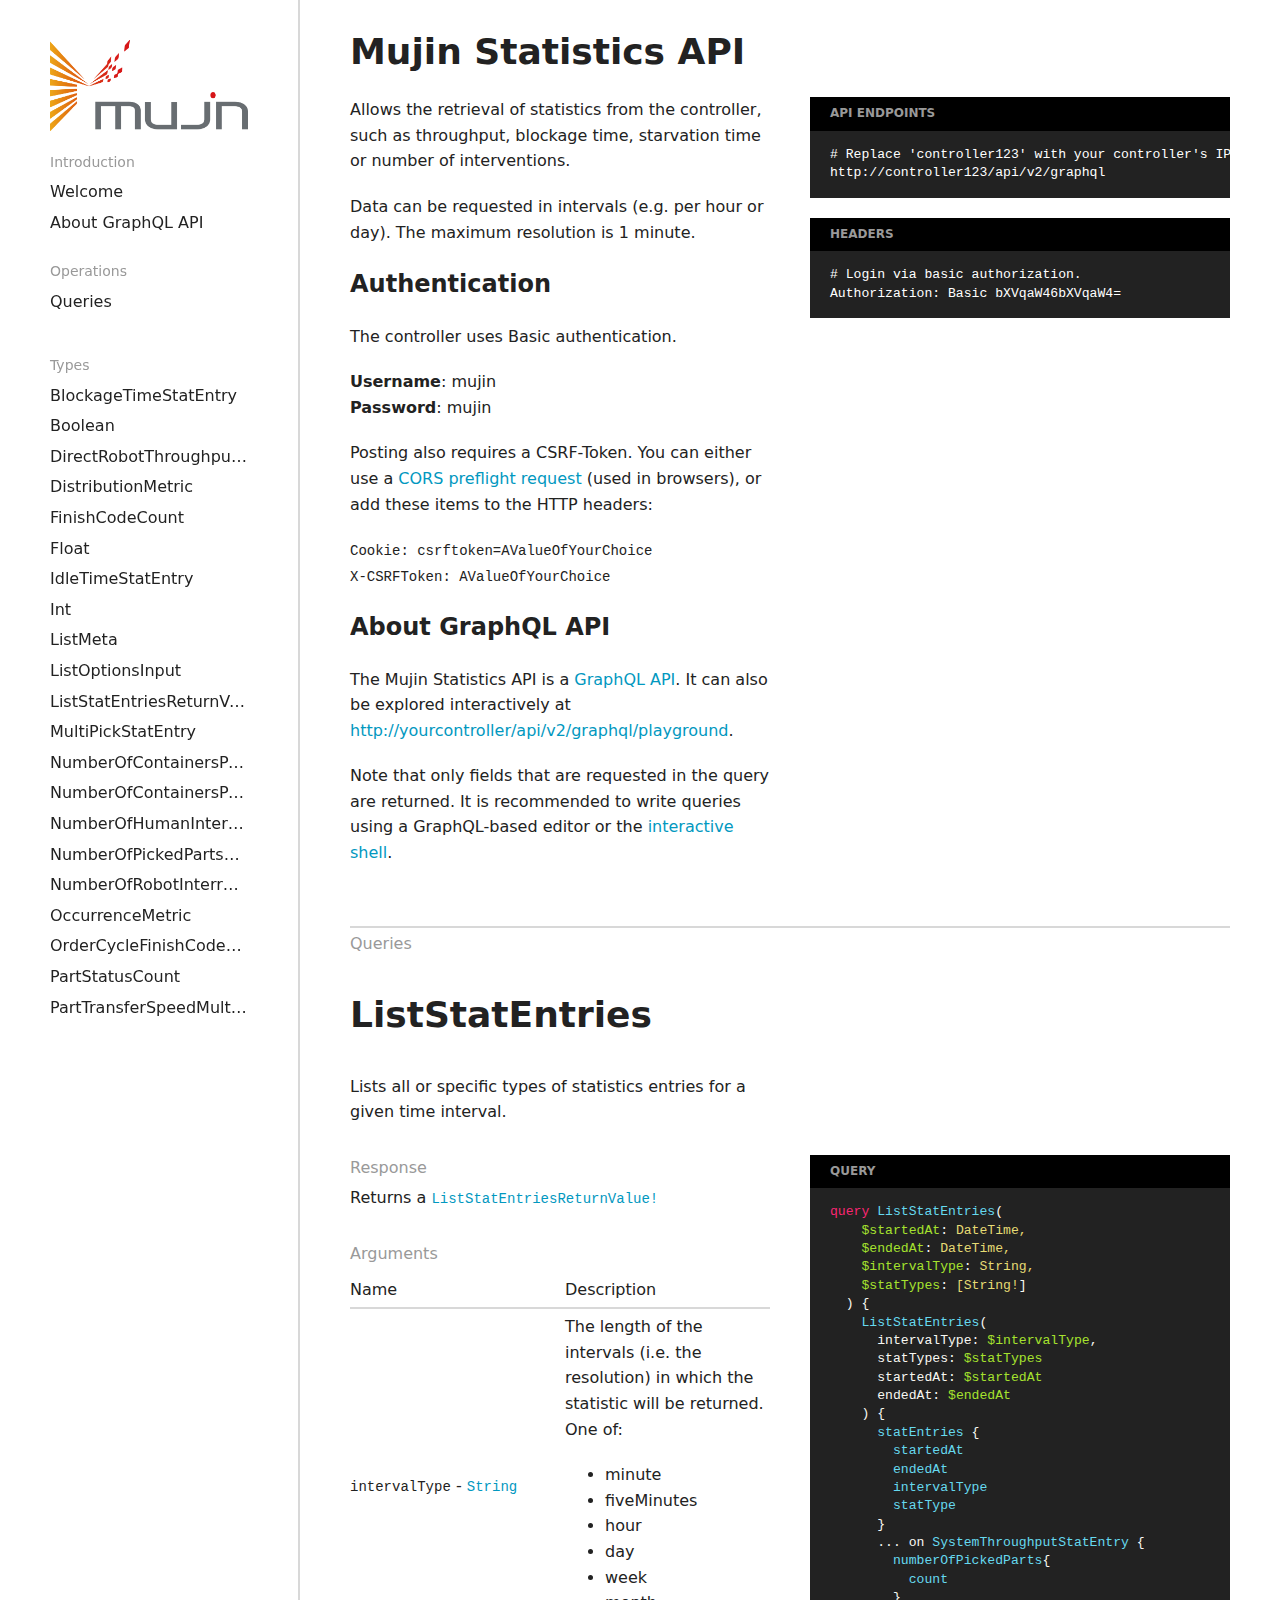
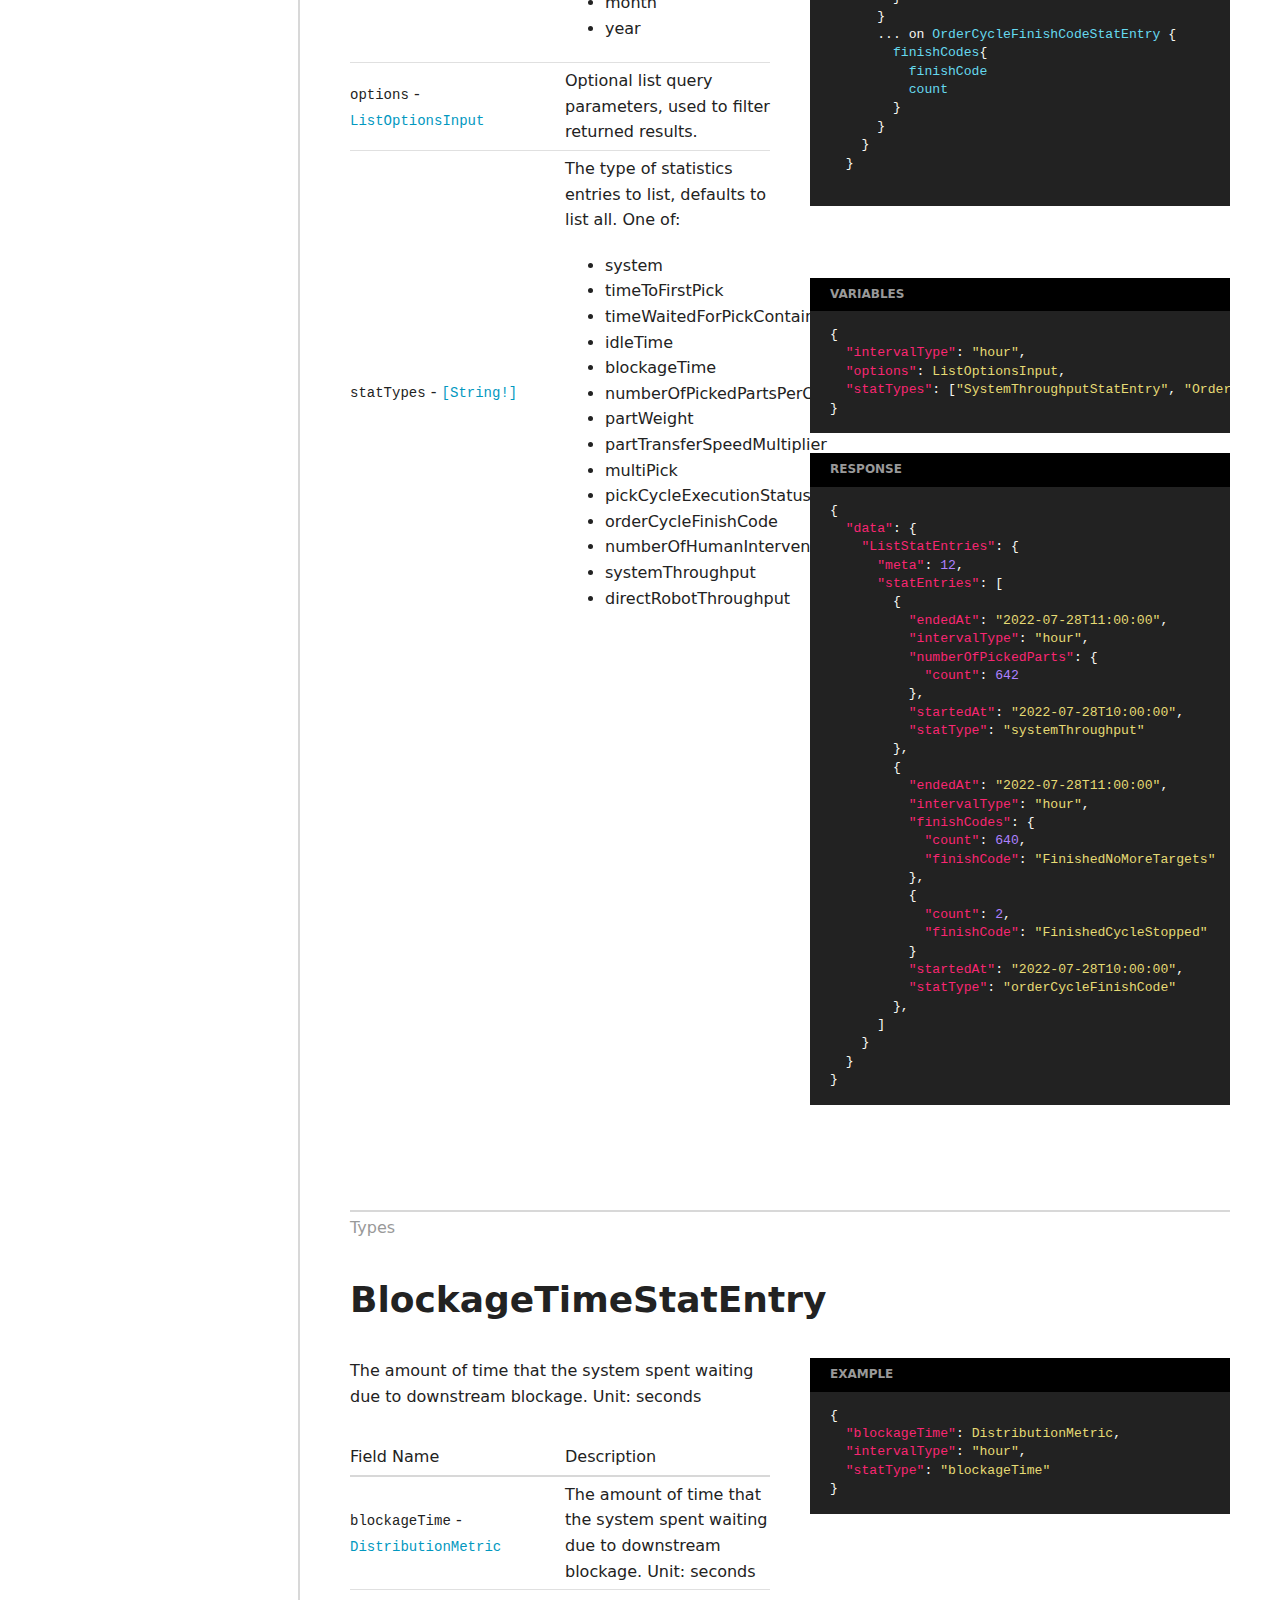
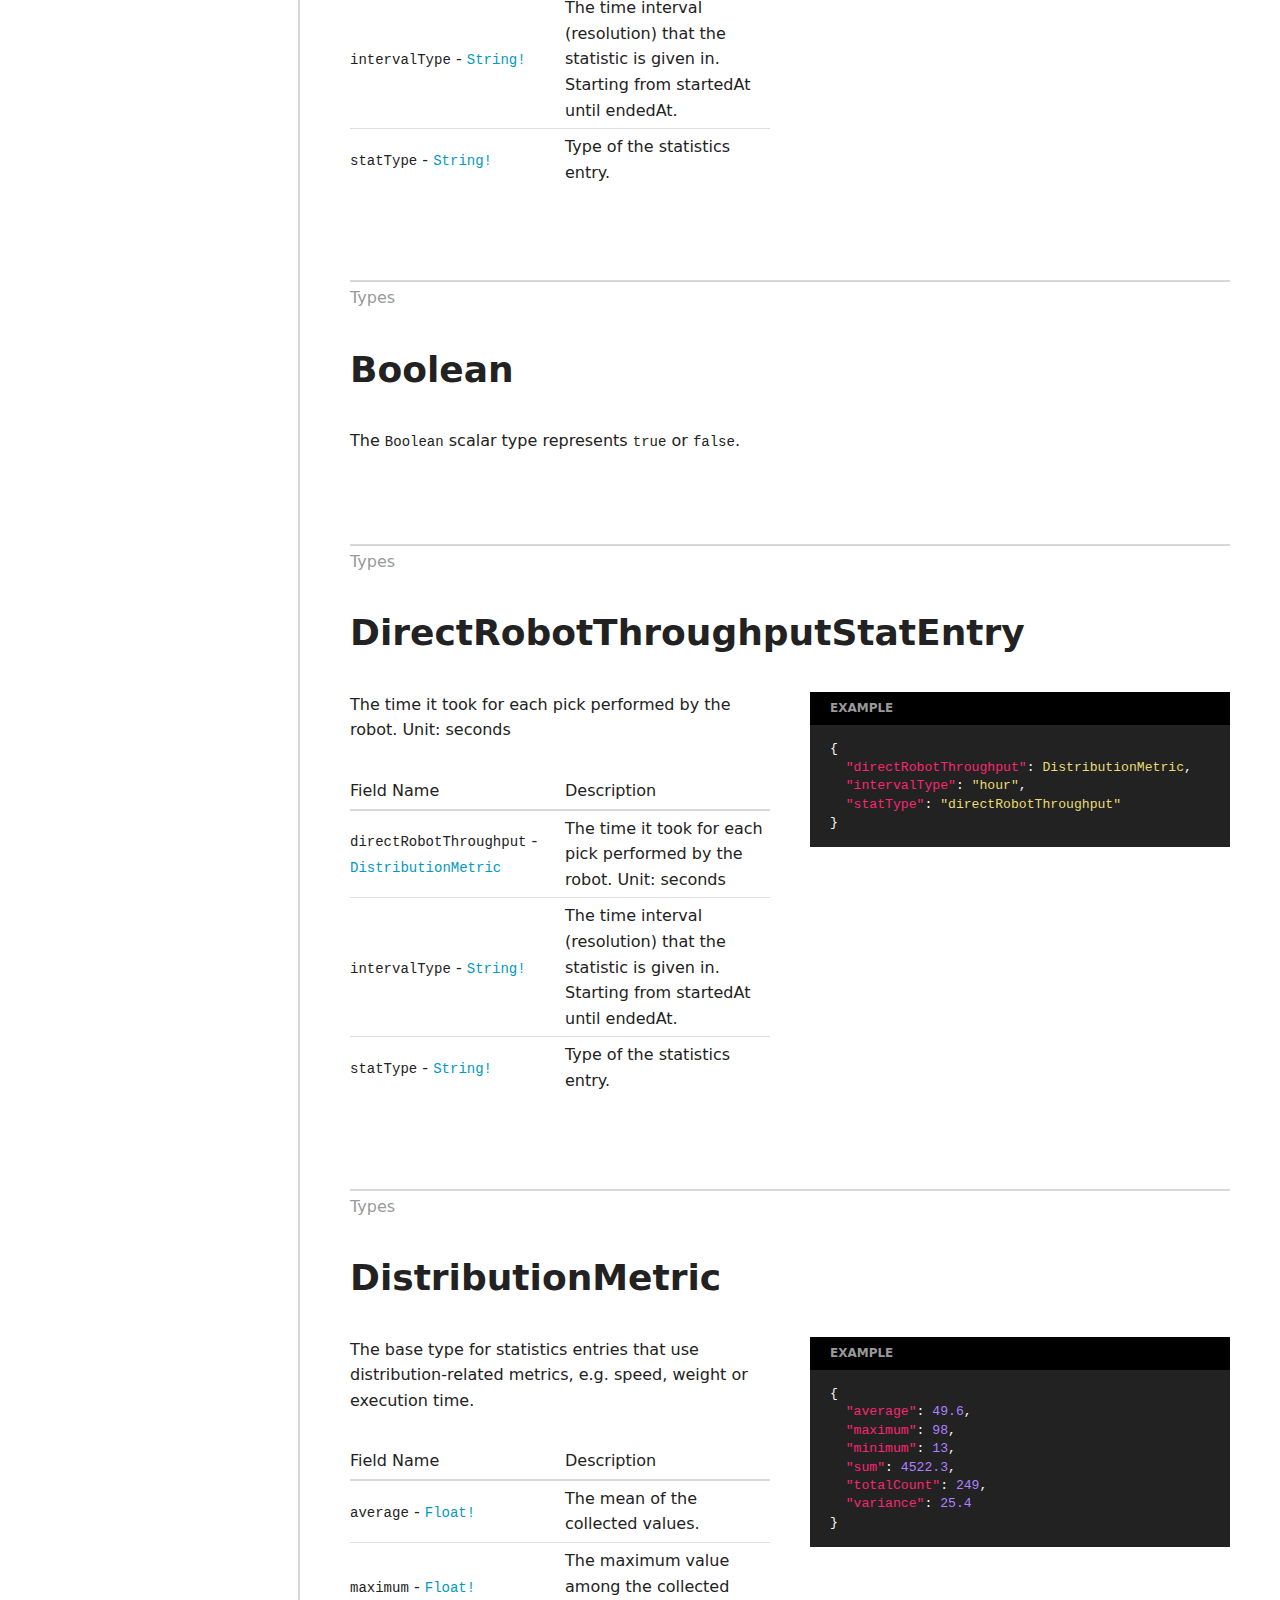
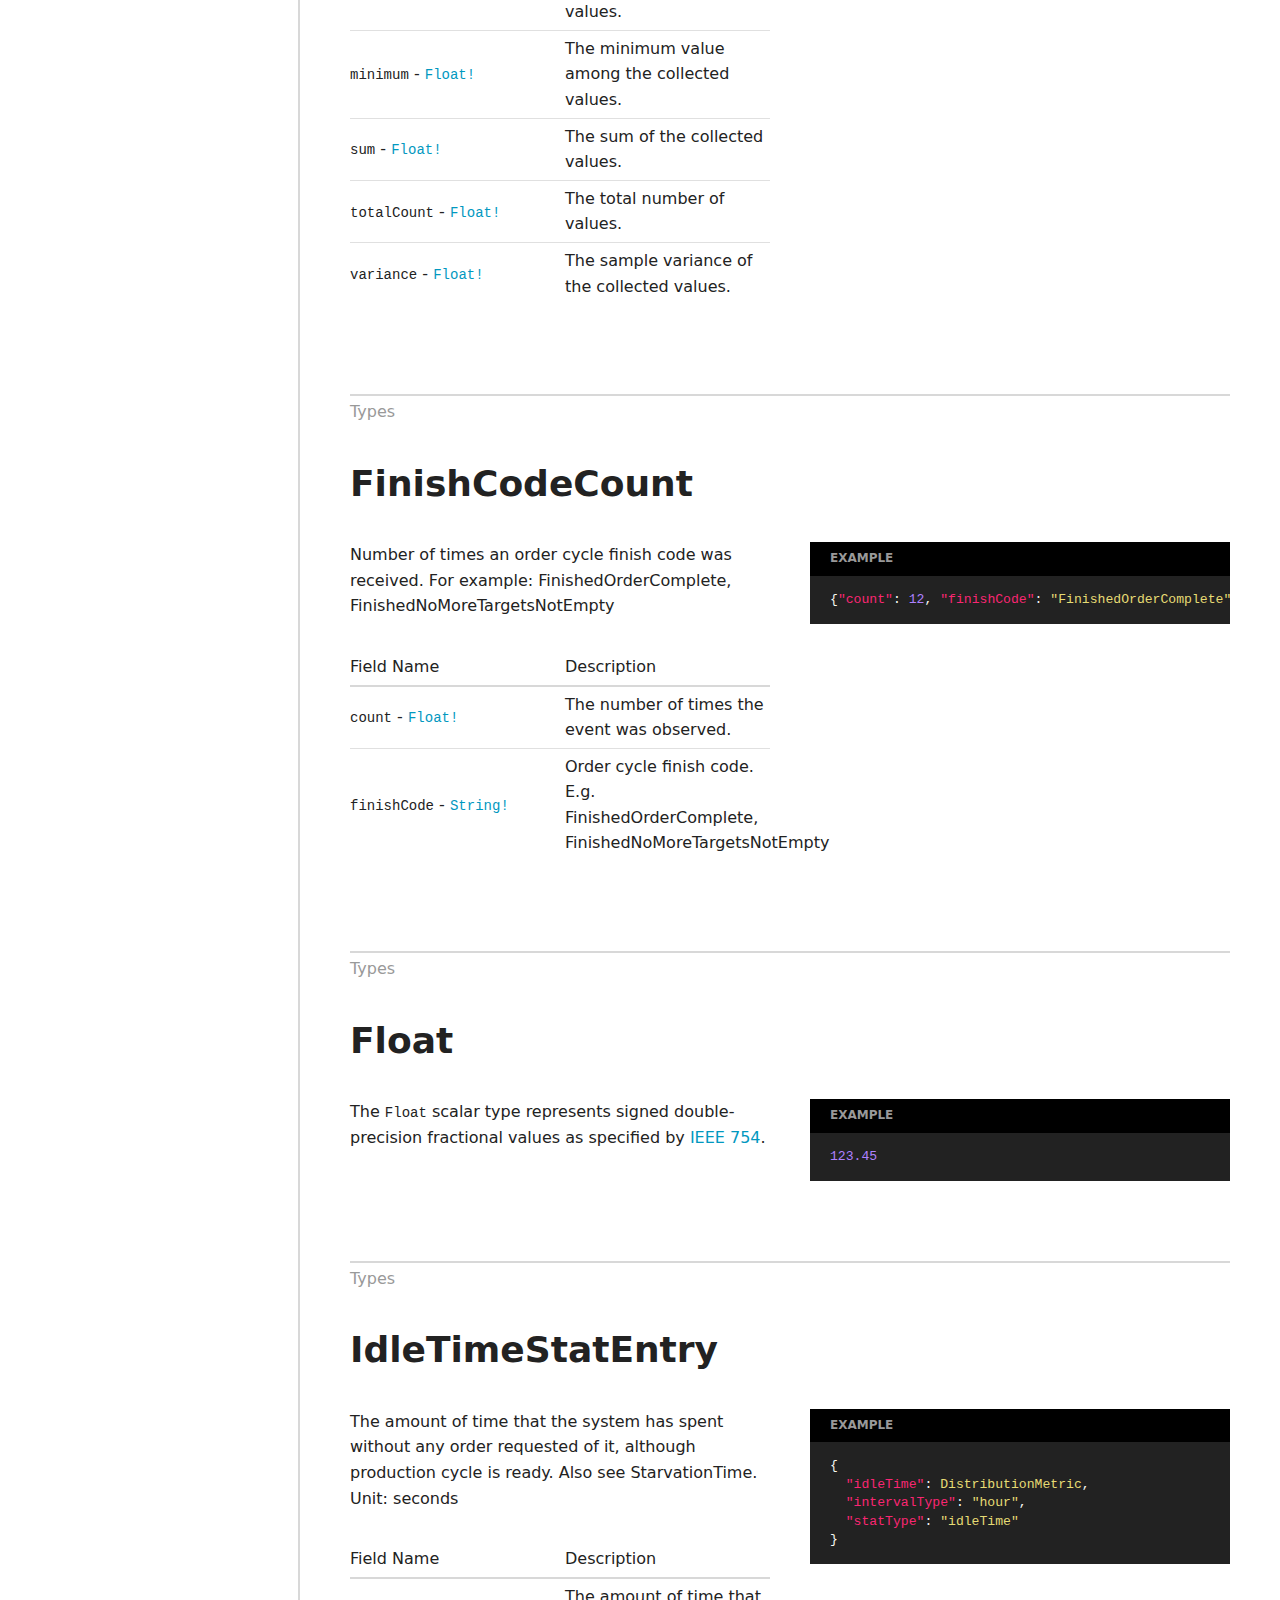
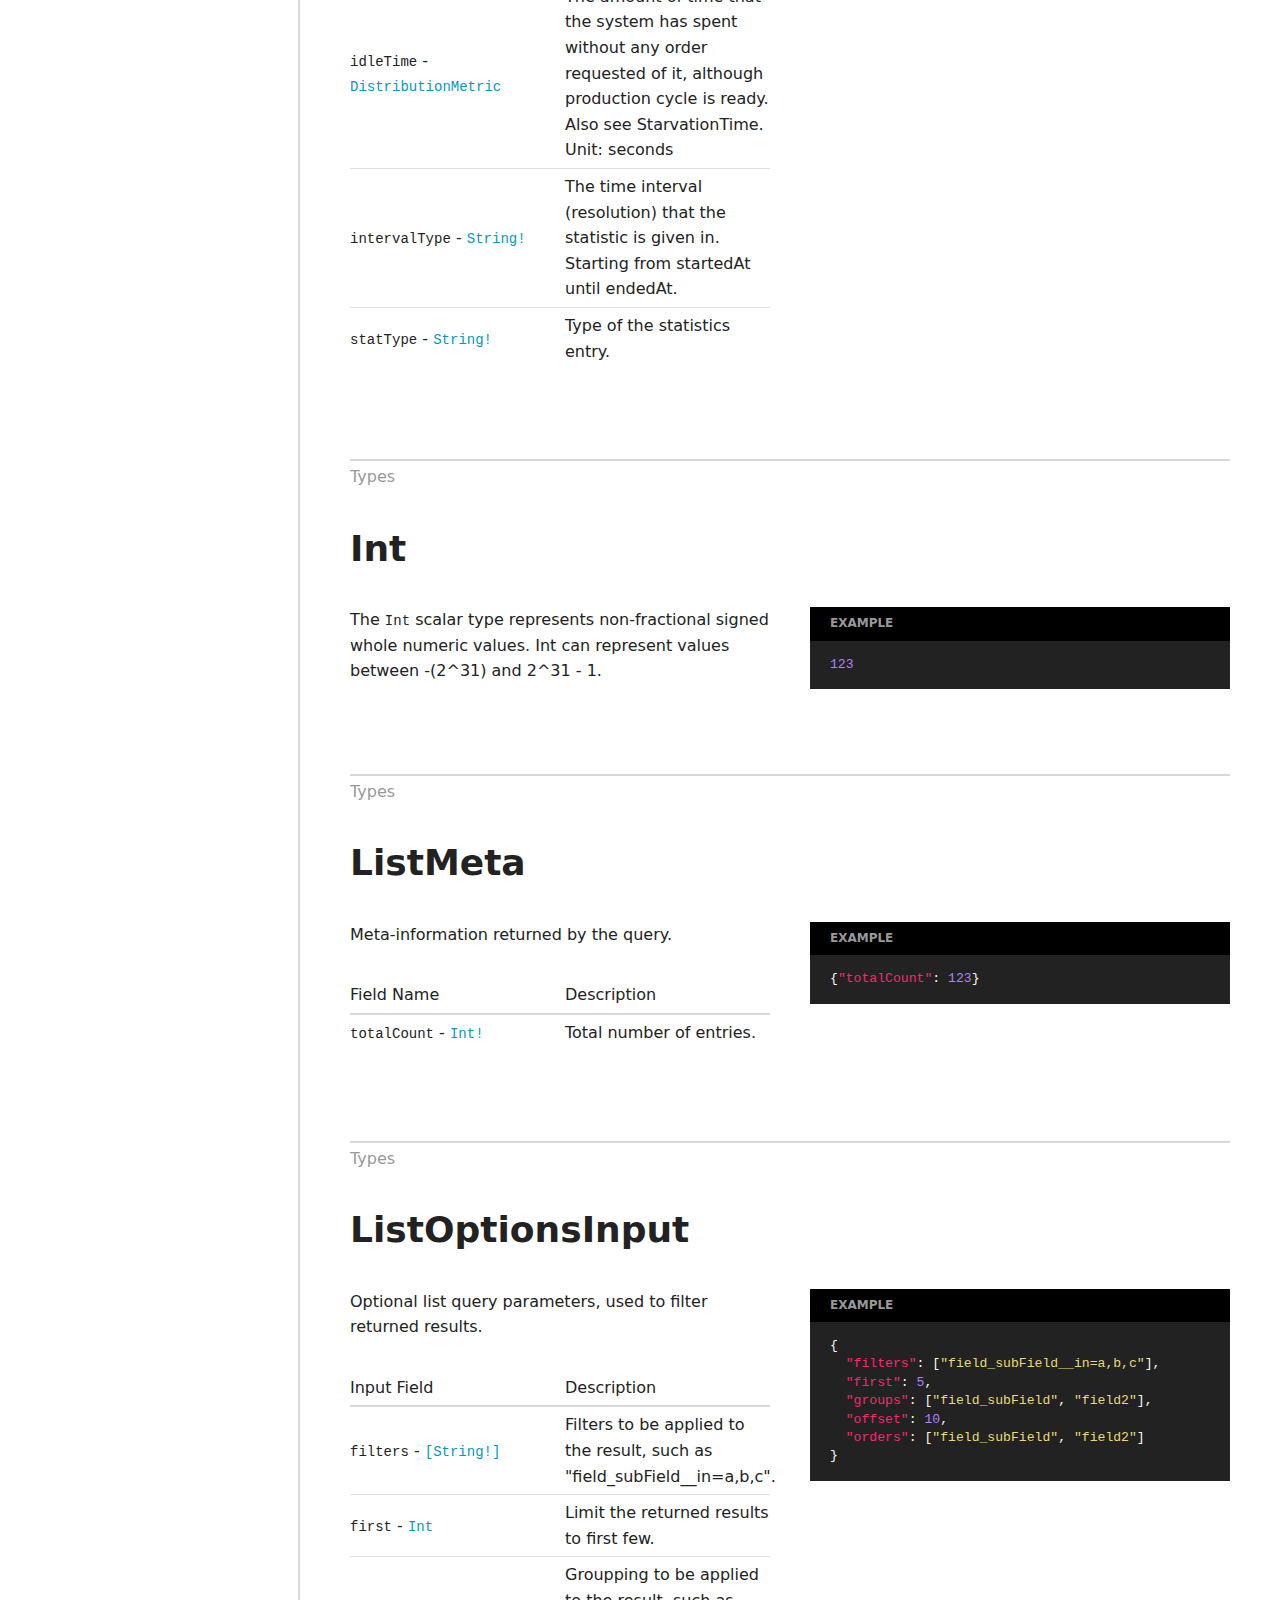
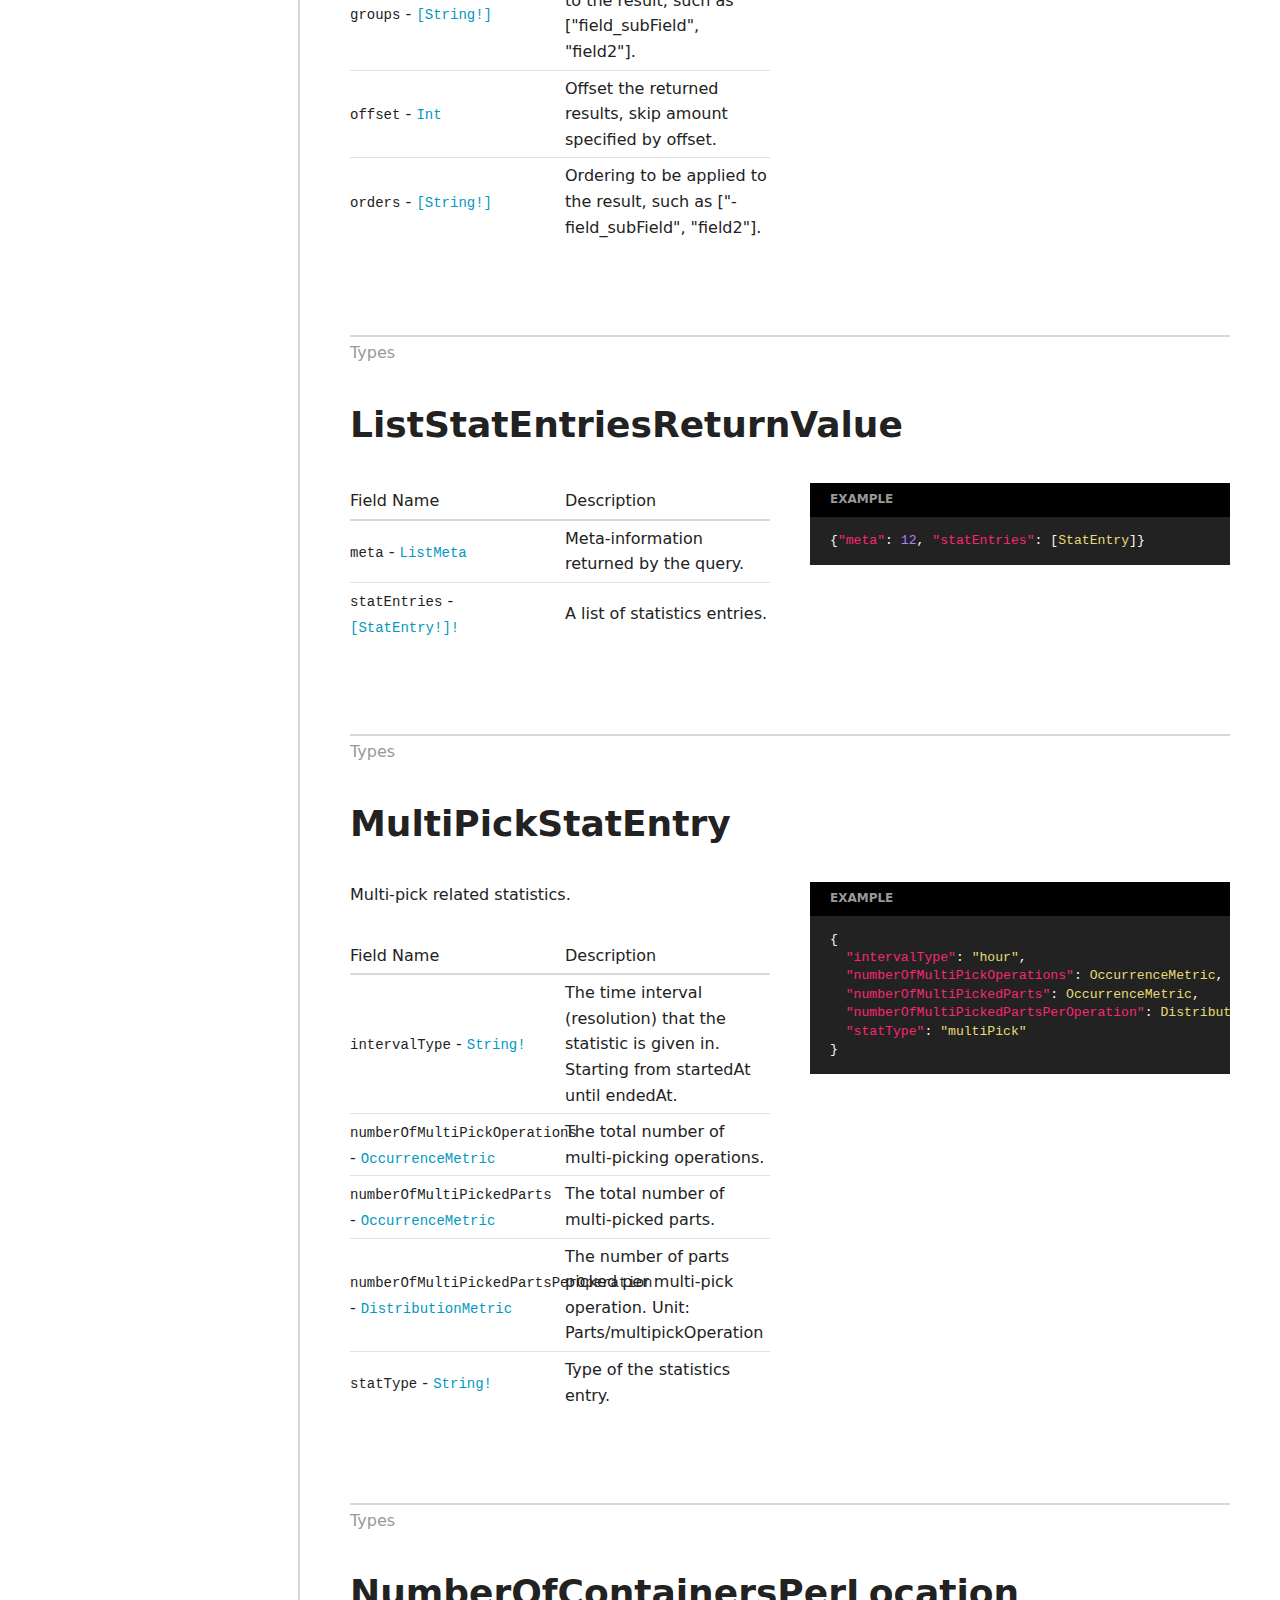
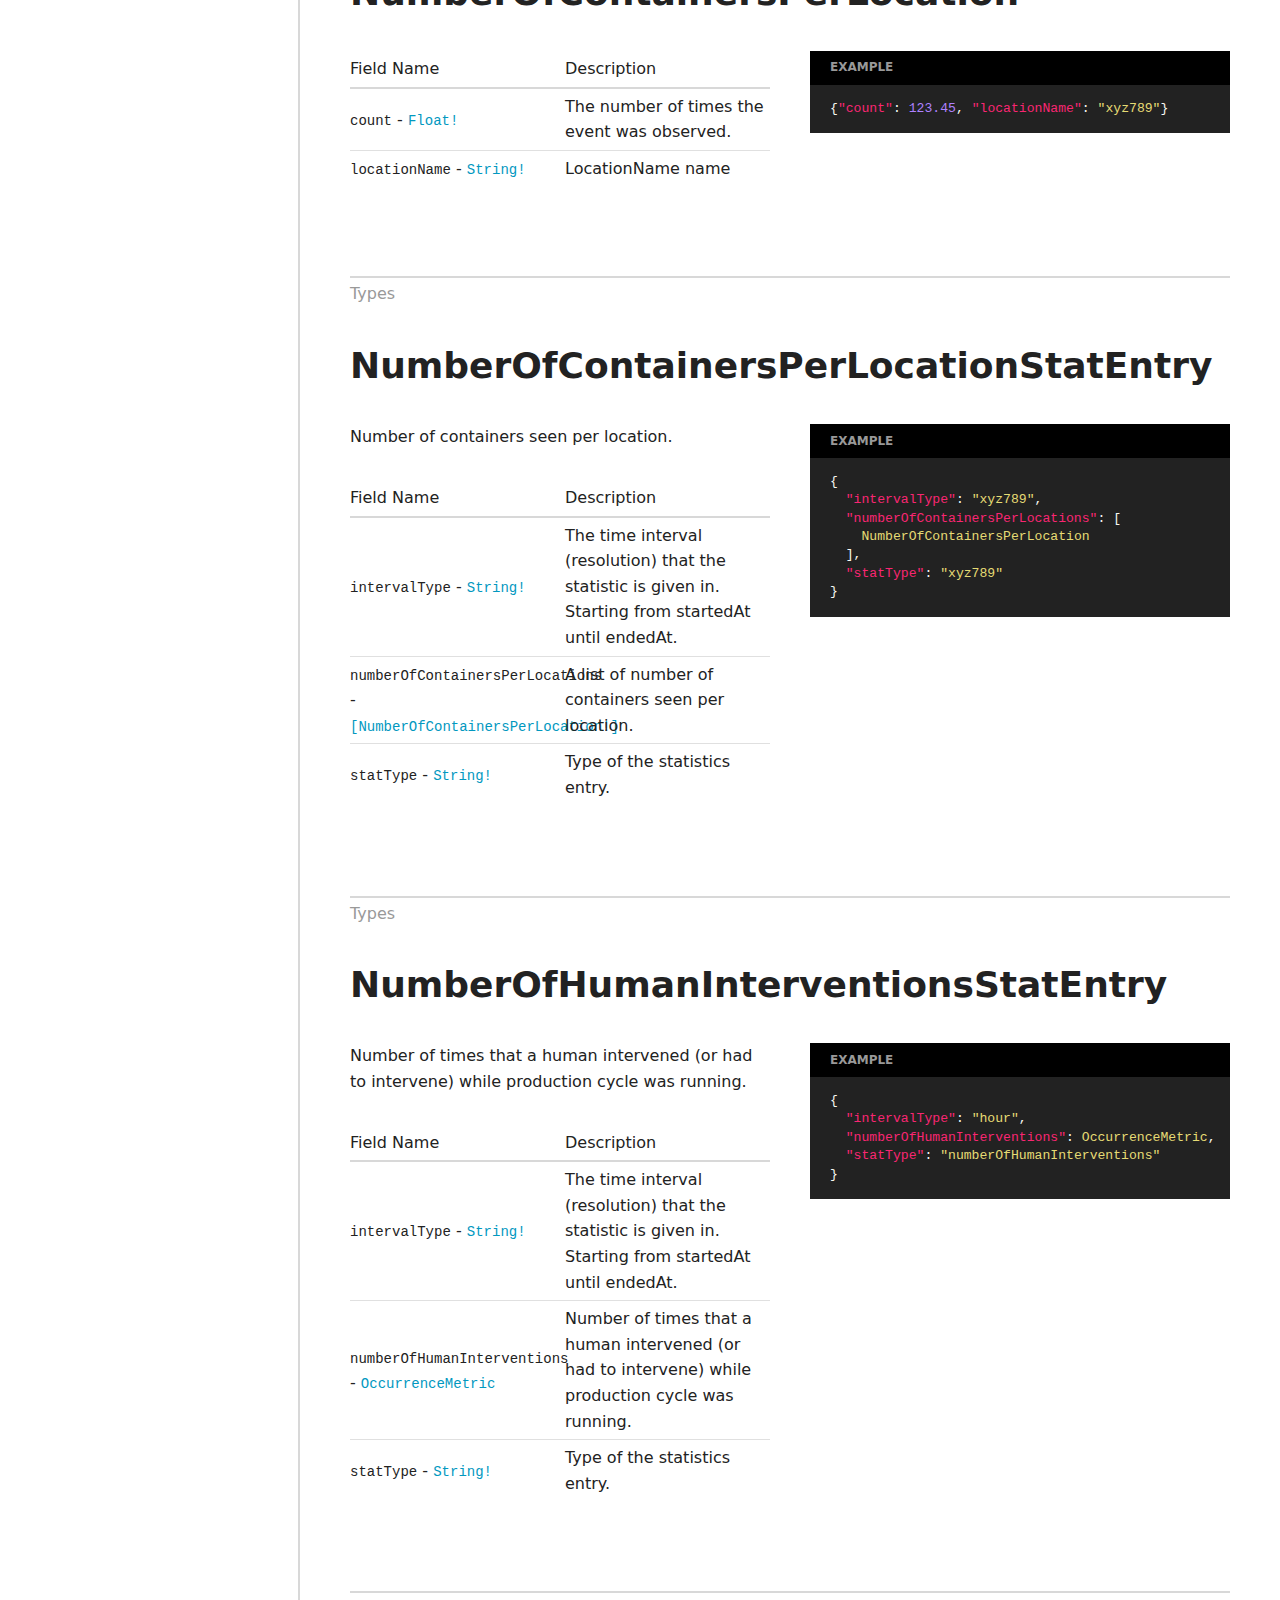
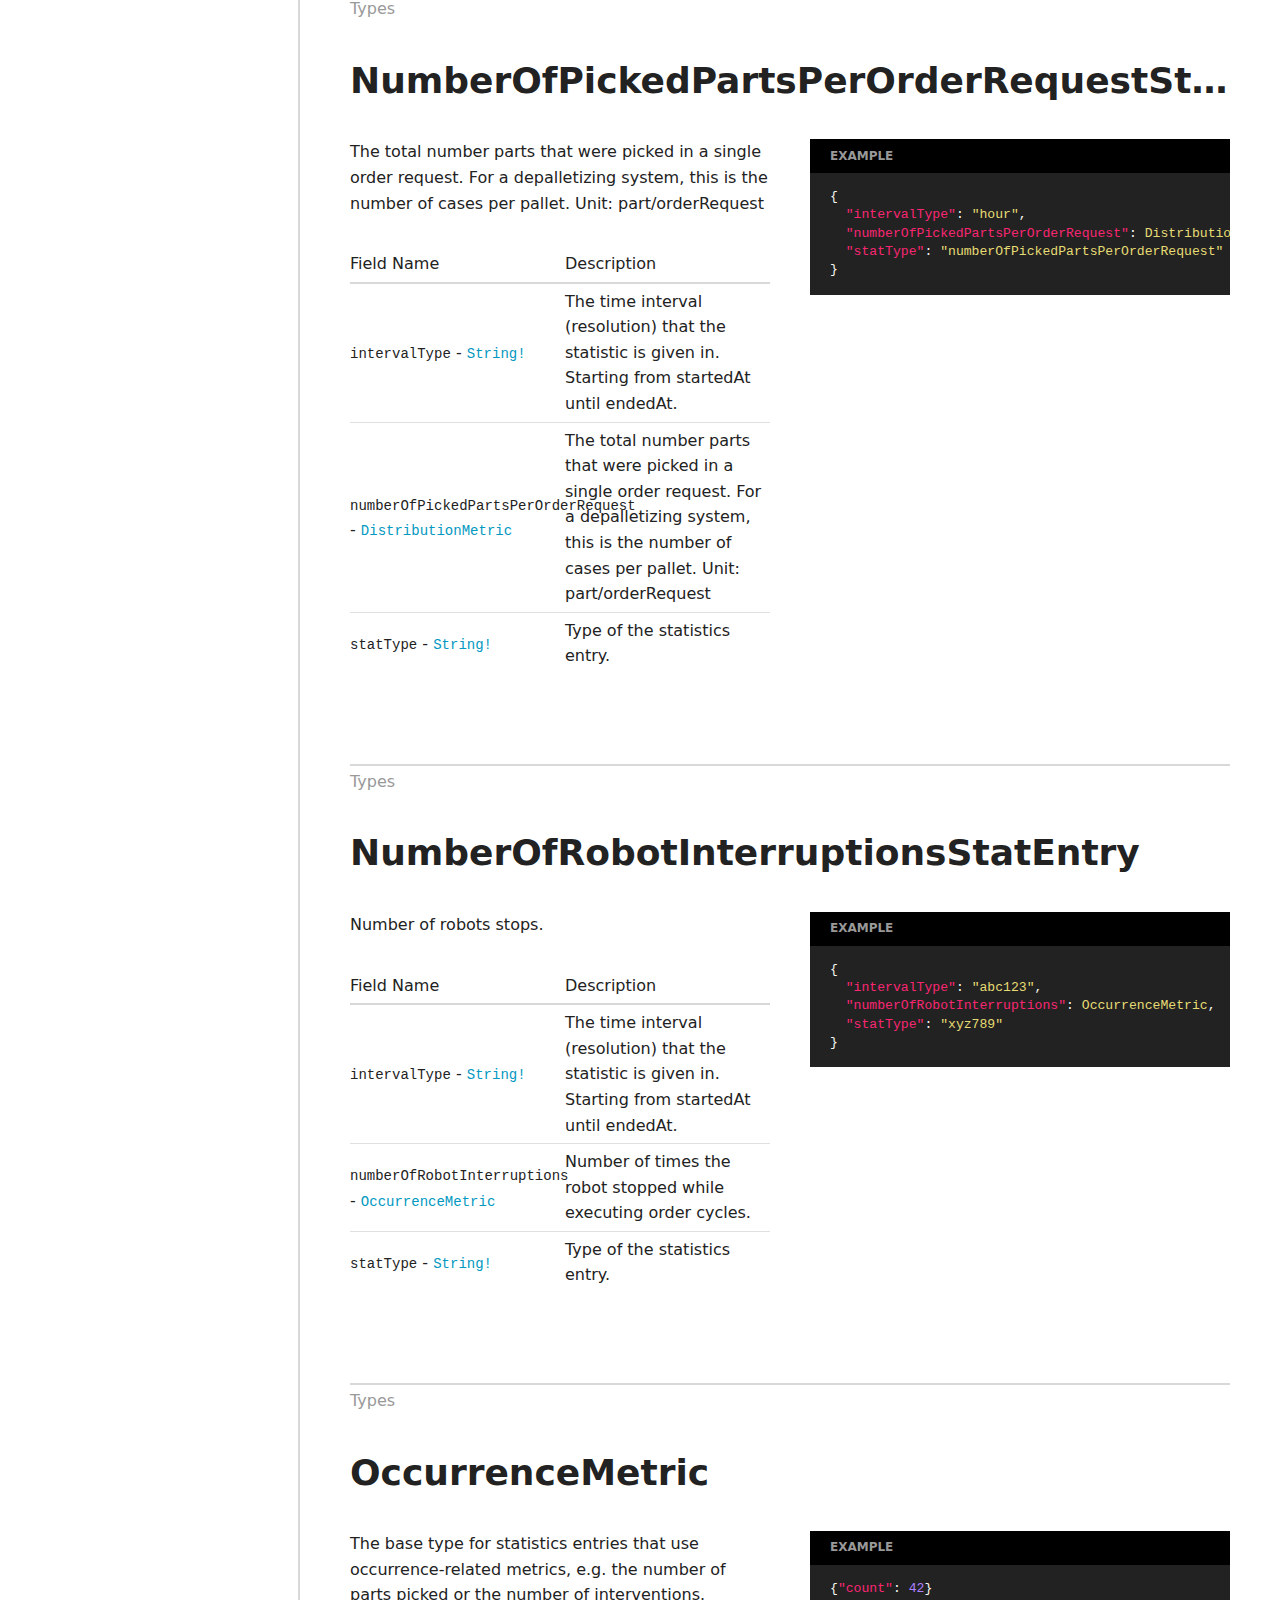
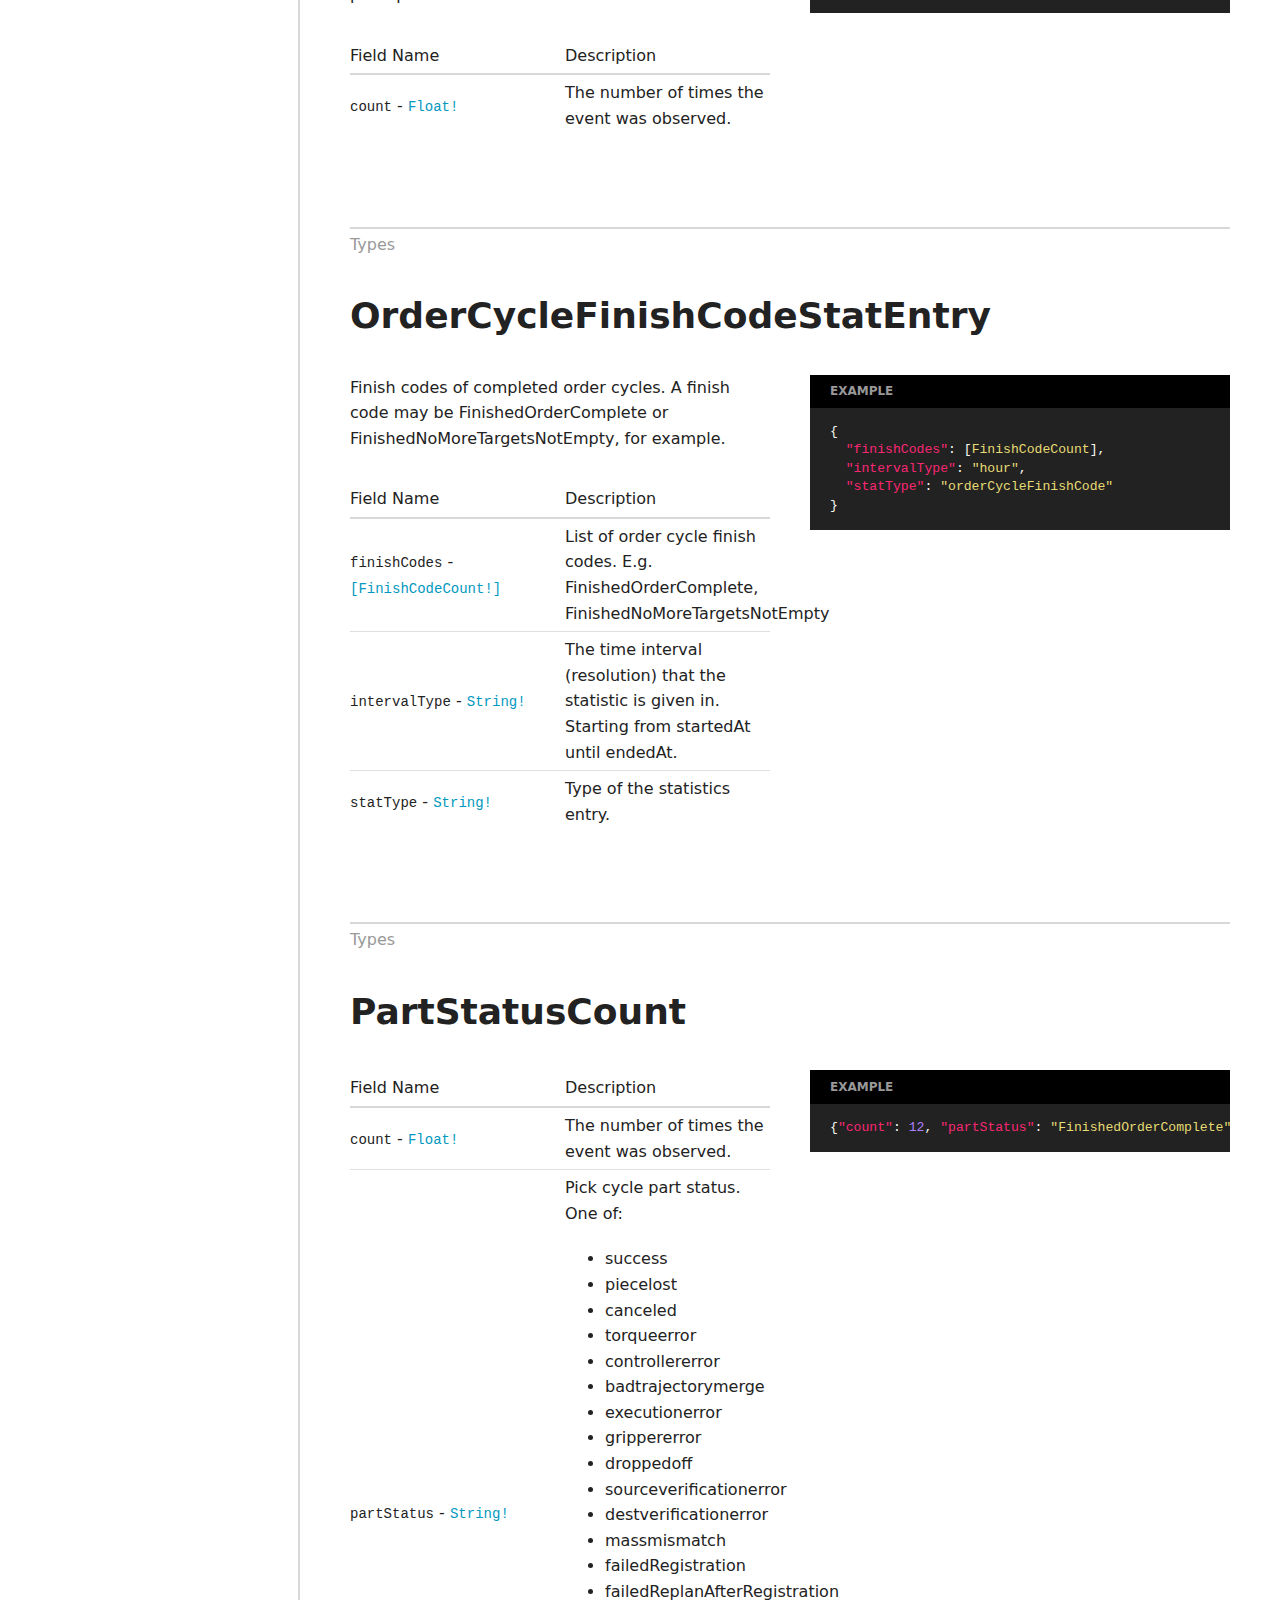
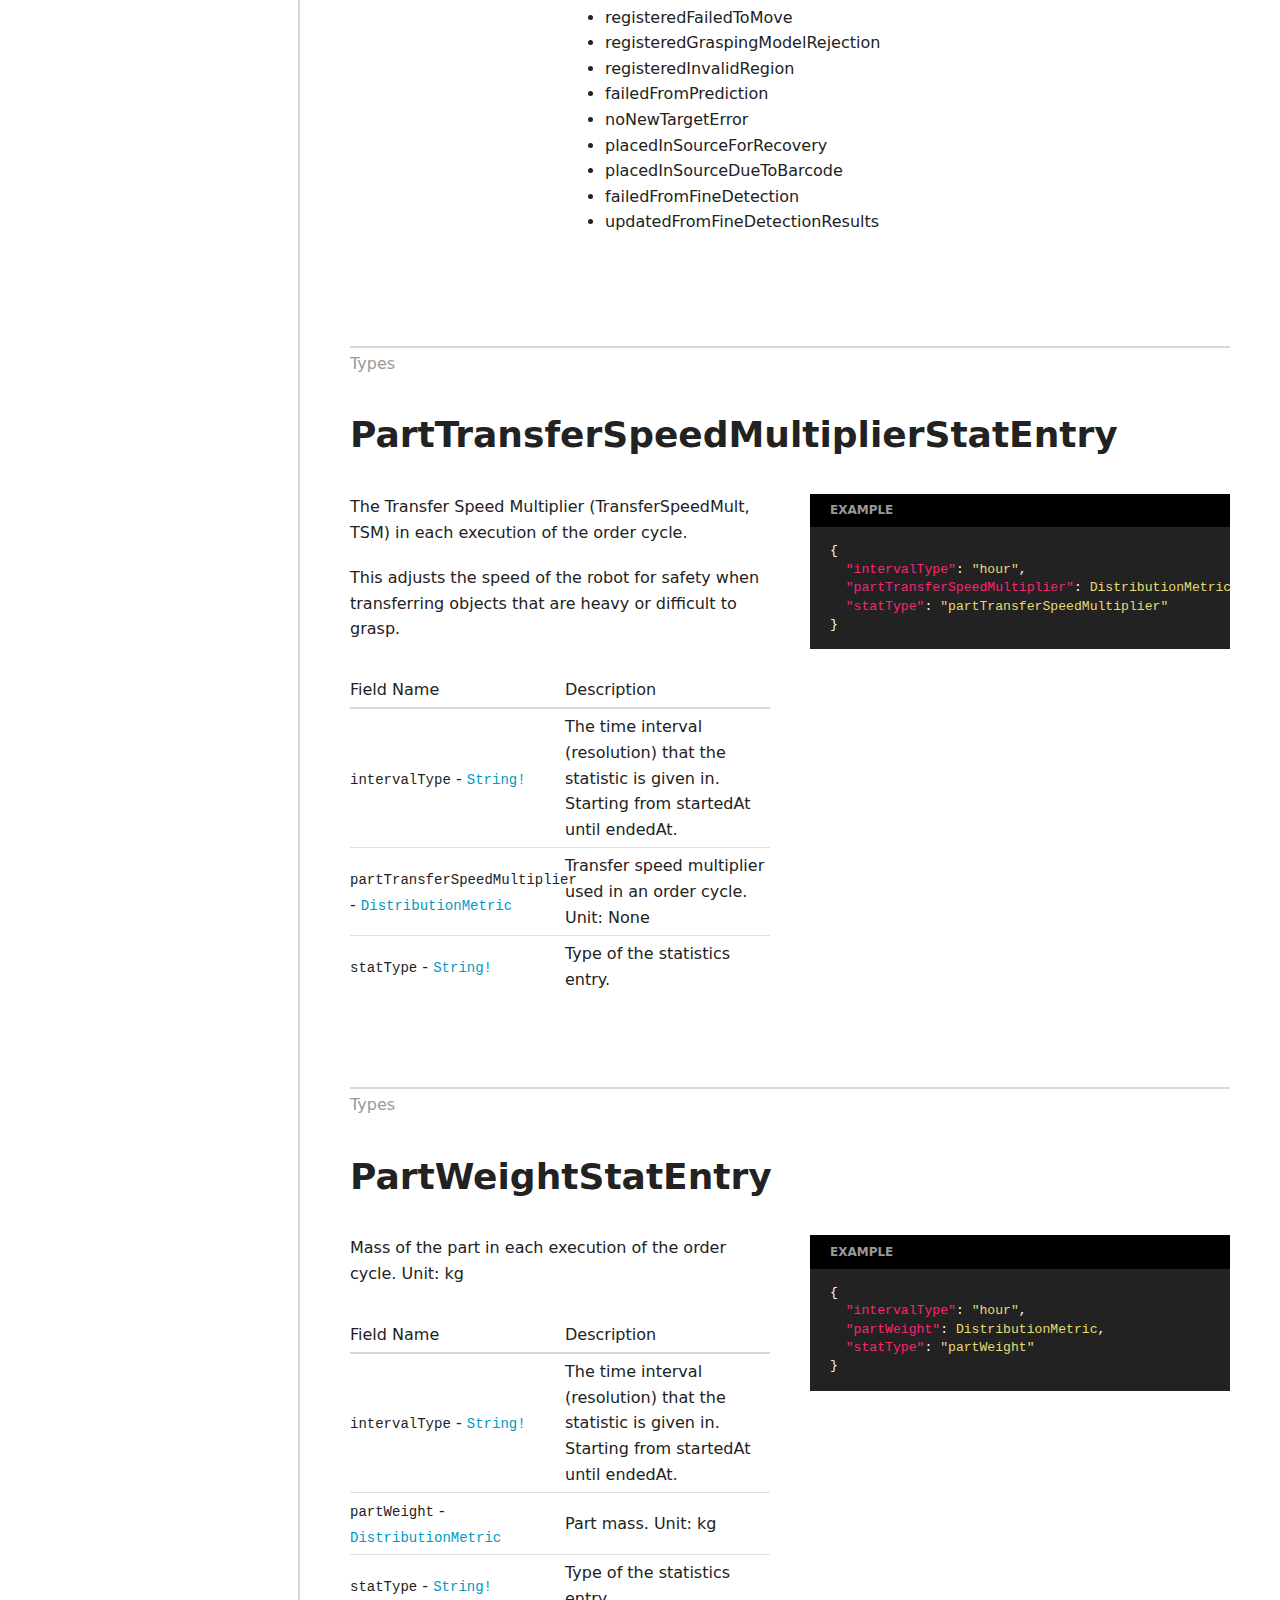
==== commit 2599e838: "deploy: ddd1abf44ed9ec9127602e15fddb1ca5b64d2ce2" ====
--- a/en/statsapi/index.html
+++ b/en/statsapi/index.html
@@ -13,6 +13,7 @@
       <div id="sidebar">
         <div class="sidebar-top-container">
           <div id="logo">
+            <img src="images/logo.png" title="Mujin Statistics API" />
           </div>
           <button class="close-button" type="button">
             <span aria-hidden="true">×</span>
@@ -216,25 +217,39 @@
                   <html>
                     <head></head>
                     <body><pre><code class="hljs language-gql"><span class="hljs-symbol"><span class="hljs-keyword">query</span> ListStatEntries<span class="hljs-tag">(
-  <span class="hljs-code">$intervalType</span>:<span class="hljs-type"> String,</span>
-  <span class="hljs-code">$options</span>:<span class="hljs-type"> ListOptionsInput,</span>
-  <span class="hljs-code">$statTypes</span>: <span class="hljs-type">[String!</span>]
-)</span> <span class="hljs-tag">{
-  <span class="hljs-symbol">ListStatEntries<span class="hljs-tag">(
-    intervalType: <span class="hljs-code">$intervalType</span>,
-    options: <span class="hljs-code">$options</span>,
-    statTypes: <span class="hljs-code">$statTypes</span>
+    <span class="hljs-code">$startedAt</span>:<span class="hljs-type"> DateTime,</span>
+    <span class="hljs-code">$endedAt</span>:<span class="hljs-type"> DateTime,</span>
+    <span class="hljs-code">$intervalType</span>:<span class="hljs-type"> String,</span>
+    <span class="hljs-code">$statTypes</span>: <span class="hljs-type">[String!</span>]
   )</span> <span class="hljs-tag">{
-    <span class="hljs-symbol">meta <span class="hljs-tag">{
-      <span class="hljs-symbol">totalCount</span>
-    }</span></span>
-    <span class="hljs-symbol">statEntries <span class="hljs-tag">{
-      <span class="hljs-symbol">intervalType</span>
-      <span class="hljs-symbol">statType</span>
+    <span class="hljs-symbol">ListStatEntries<span class="hljs-tag">(
+      intervalType: <span class="hljs-code">$intervalType</span>,
+      statTypes: <span class="hljs-code">$statTypes</span>
+      startedAt: <span class="hljs-code">$startedAt</span>
+      endedAt: <span class="hljs-code">$endedAt</span>
+    )</span> <span class="hljs-tag">{
+      <span class="hljs-symbol">statEntries <span class="hljs-tag">{
+        <span class="hljs-symbol">startedAt</span>
+        <span class="hljs-symbol">endedAt</span>
+        <span class="hljs-symbol">intervalType</span>
+        <span class="hljs-symbol">statType</span>
+      }</span></span>
+      ... on <span class="hljs-symbol">SystemThroughputStatEntry <span class="hljs-tag">{
+        <span class="hljs-symbol">numberOfPickedParts</span>{
+          <span class="hljs-symbol">count</span>
+        }
+      }</span></span></span></span>
+      ... on <span class="hljs-symbol">OrderCycleFinishCodeStatEntry <span class="hljs-tag">{
+        <span class="hljs-symbol">finishCodes</span>{
+          <span class="hljs-symbol">finishCode</span>
+          <span class="hljs-symbol">count</span>
+        }
+      }</span></span>
     }</span></span>
   }</span></span>
-}</span></span>
-</code></pre>
+  </code>
+
+</pre>
                     </body>
                   </html>
                 </div>
@@ -254,16 +269,40 @@
                 <div class="example-section example-section-is-code operation-response-example">
                   <h5>Response</h5>
                   <html>
-                    <head></head>
-                    <body><pre><code class="hljs language-json"><span class="hljs-punctuation">{</span>
+                  <head></head>
+                  <body><pre><code class="hljs language-json"><span class="hljs-punctuation">{</span>
   <span class="hljs-attr">"data"</span><span class="hljs-punctuation">:</span> <span class="hljs-punctuation">{</span>
     <span class="hljs-attr">"ListStatEntries"</span><span class="hljs-punctuation">:</span> <span class="hljs-punctuation">{</span>
       <span class="hljs-attr">"meta"</span><span class="hljs-punctuation">:</span> <span class="hljs-number">12</span><span class="hljs-punctuation">,</span>
-      <span class="hljs-attr">"statEntries"</span><span class="hljs-punctuation">:</span> <span class="hljs-punctuation">[</span><span class="hljs-string">StatEntry</span><span class="hljs-punctuation">]</span>
+      <span class="hljs-attr">"statEntries"</span><span class="hljs-punctuation">:</span> <span class="hljs-punctuation">[</span>
+        <span class="hljs-punctuation">{</span>
+          <span class="hljs-attr">"endedAt"</span><span class="hljs-punctuation">:</span> <span class="hljs-string">"2022-07-28T11:00:00"</span><span class="hljs-punctuation">,</span>
+          <span class="hljs-attr">"intervalType"</span><span class="hljs-punctuation">:</span> <span class="hljs-string">"hour"</span><span class="hljs-punctuation">,</span>
+          <span class="hljs-attr">"numberOfPickedParts"</span><span class="hljs-punctuation">:</span> <span class="hljs-punctuation">{</span>
+            <span class="hljs-attr">"count"</span><span class="hljs-punctuation">:</span> <span class="hljs-number">642</span>
+          <span class="hljs-punctuation">}</span><span class="hljs-punctuation">,</span>
+          <span class="hljs-attr">"startedAt"</span><span class="hljs-punctuation">:</span> <span class="hljs-string">"2022-07-28T10:00:00"</span><span class="hljs-punctuation">,</span>
+          <span class="hljs-attr">"statType"</span><span class="hljs-punctuation">:</span> <span class="hljs-string">"systemThroughput"</span>
+        <span class="hljs-punctuation">}</span><span class="hljs-punctuation">,</span>
+        <span class="hljs-punctuation">{</span>
+          <span class="hljs-attr">"endedAt"</span><span class="hljs-punctuation">:</span> <span class="hljs-string">"2022-07-28T11:00:00"</span><span class="hljs-punctuation">,</span>
+          <span class="hljs-attr">"intervalType"</span><span class="hljs-punctuation">:</span> <span class="hljs-string">"hour"</span><span class="hljs-punctuation">,</span>
+          <span class="hljs-attr">"finishCodes"</span><span class="hljs-punctuation">:</span> <span class="hljs-punctuation">{</span>
+            <span class="hljs-attr">"count"</span><span class="hljs-punctuation">:</span> <span class="hljs-number">640</span><span class="hljs-punctuation">,</span>
+            <span class="hljs-attr">"finishCode"</span><span class="hljs-punctuation">:</span> <span class="hljs-string">"FinishedNoMoreTargets"</span>
+          <span class="hljs-punctuation">}</span><span class="hljs-punctuation">,</span> 
+          <span class="hljs-punctuation">{</span>
+            <span class="hljs-attr">"count"</span><span class="hljs-punctuation">:</span> <span class="hljs-number">2</span><span class="hljs-punctuation">,</span>
+            <span class="hljs-attr">"finishCode"</span><span class="hljs-punctuation">:</span> <span class="hljs-string">"FinishedCycleStopped"</span>
+          <span class="hljs-punctuation">}</span>
+          <span class="hljs-attr">"startedAt"</span><span class="hljs-punctuation">:</span> <span class="hljs-string">"2022-07-28T10:00:00"</span><span class="hljs-punctuation">,</span>
+          <span class="hljs-attr">"statType"</span><span class="hljs-punctuation">:</span> <span class="hljs-string">"orderCycleFinishCode"</span>
+        <span class="hljs-punctuation">}</span><span class="hljs-punctuation">,</span>
+      <span class="hljs-punctuation">]</span>
     <span class="hljs-punctuation">}</span>
   <span class="hljs-punctuation">}</span>
 <span class="hljs-punctuation">}</span>
-</code></pre>
+</code>></pre>
                     </body>
                   </html>
                 </div>
@@ -314,7 +353,7 @@
                   <html>
                     <head></head>
                     <body><pre><code class="hljs language-json"><span class="hljs-punctuation">{</span>
-  <span class="hljs-attr">"blockageTime"</span><span class="hljs-punctuation">:</span> <span class="hljs-string">"DistributionMetric (object)"</span><span class="hljs-punctuation">,</span>
+  <span class="hljs-attr">"blockageTime"</span><span class="hljs-punctuation">:</span> <span class="hljs-string">DistributionMetric</span><span class="hljs-punctuation">,</span>
   <span class="hljs-attr">"intervalType"</span><span class="hljs-punctuation">:</span> <span class="hljs-string">"hour"</span><span class="hljs-punctuation">,</span>
   <span class="hljs-attr">"statType"</span><span class="hljs-punctuation">:</span> <span class="hljs-string">"blockageTime"</span>
 <span class="hljs-punctuation">}</span>
@@ -338,15 +377,6 @@
                 </div>
               </div>
               <div class="doc-examples">
-                <div class="example-section example-section-is-code">
-                  <h5>Example</h5>
-                  <html>
-                    <head></head>
-                    <body><pre><code class="hljs language-json"><span class="hljs-literal"><span class="hljs-keyword">true</span></span>
-</code></pre>
-                    </body>
-                  </html>
-                </div>
               </div>
             </div>
           </section>
@@ -396,7 +426,7 @@
                   <html>
                     <head></head>
                     <body><pre><code class="hljs language-json"><span class="hljs-punctuation">{</span>
-  <span class="hljs-attr">"directRobotThroughput"</span><span class="hljs-punctuation">:</span> <span class="hljs-string">"DistributionMetric (object)"</span><span class="hljs-punctuation">,</span>
+  <span class="hljs-attr">"directRobotThroughput"</span><span class="hljs-punctuation">:</span> <span class="hljs-string">DistributionMetric</span><span class="hljs-punctuation">,</span>
   <span class="hljs-attr">"intervalType"</span><span class="hljs-punctuation">:</span> <span class="hljs-string">"hour"</span><span class="hljs-punctuation">,</span>
   <span class="hljs-attr">"statType"</span><span class="hljs-punctuation">:</span> <span class="hljs-string">"directRobotThroughput"</span>
 <span class="hljs-punctuation">}</span>
@@ -547,7 +577,7 @@
                   <h5>Example</h5>
                   <html>
                     <head></head>
-                    <body><pre><code class="hljs language-json"><span class="hljs-number">987.65</span>
+                    <body><pre><code class="hljs language-json"><span class="hljs-number">123.45</span>
 </code></pre>
                     </body>
                   </html>
@@ -601,7 +631,7 @@
                   <html>
                     <head></head>
                     <body><pre><code class="hljs language-json"><span class="hljs-punctuation">{</span>
-  <span class="hljs-attr">"idleTime"</span><span class="hljs-punctuation">:</span> <span class="hljs-string">"DistributionMetric (object)"</span><span class="hljs-punctuation">,</span>
+  <span class="hljs-attr">"idleTime"</span><span class="hljs-punctuation">:</span> <span class="hljs-string">DistributionMetric</span><span class="hljs-punctuation">,</span>
   <span class="hljs-attr">"intervalType"</span><span class="hljs-punctuation">:</span> <span class="hljs-string">"hour"</span><span class="hljs-punctuation">,</span>
   <span class="hljs-attr">"statType"</span><span class="hljs-punctuation">:</span> <span class="hljs-string">"idleTime"</span>
 <span class="hljs-punctuation">}</span>
@@ -629,7 +659,7 @@
                   <h5>Example</h5>
                   <html>
                     <head></head>
-                    <body><pre><code class="hljs language-json"><span class="hljs-number">987</span>
+                    <body><pre><code class="hljs language-json"><span class="hljs-number">123</span>
 </code></pre>
                     </body>
                   </html>
@@ -672,7 +702,7 @@
                   <h5>Example</h5>
                   <html>
                     <head></head>
-                    <body><pre><code class="hljs language-json"><span class="hljs-punctuation">{</span><span class="hljs-attr">"totalCount"</span><span class="hljs-punctuation">:</span> <span class="hljs-number">987</span><span class="hljs-punctuation">}</span>
+                    <body><pre><code class="hljs language-json"><span class="hljs-punctuation">{</span><span class="hljs-attr">"totalCount"</span><span class="hljs-punctuation">:</span> <span class="hljs-number">123</span><span class="hljs-punctuation">}</span>
 </code></pre>
                     </body>
                   </html>
@@ -855,9 +885,9 @@
                     <head></head>
                     <body><pre><code class="hljs language-json"><span class="hljs-punctuation">{</span>
   <span class="hljs-attr">"intervalType"</span><span class="hljs-punctuation">:</span> <span class="hljs-string">"hour"</span><span class="hljs-punctuation">,</span>
-  <span class="hljs-attr">"numberOfMultiPickOperations"</span><span class="hljs-punctuation">:</span> <span class="hljs-string">"OccurrenceMetric (object)"</span><span class="hljs-punctuation">,</span>
-  <span class="hljs-attr">"numberOfMultiPickedParts"</span><span class="hljs-punctuation">:</span> <span class="hljs-string">"OccurrenceMetric (object)"</span><span class="hljs-punctuation">,</span>
-  <span class="hljs-attr">"numberOfMultiPickedPartsPerOperation"</span><span class="hljs-punctuation">:</span> <span class="hljs-string">"DistributionMetric (object)"</span><span class="hljs-punctuation">,</span>
+  <span class="hljs-attr">"numberOfMultiPickOperations"</span><span class="hljs-punctuation">:</span> <span class="hljs-string">OccurrenceMetric</span><span class="hljs-punctuation">,</span>
+  <span class="hljs-attr">"numberOfMultiPickedParts"</span><span class="hljs-punctuation">:</span> <span class="hljs-string">OccurrenceMetric</span><span class="hljs-punctuation">,</span>
+  <span class="hljs-attr">"numberOfMultiPickedPartsPerOperation"</span><span class="hljs-punctuation">:</span> <span class="hljs-string">DistributionMetric</span><span class="hljs-punctuation">,</span>
   <span class="hljs-attr">"statType"</span><span class="hljs-punctuation">:</span> <span class="hljs-string">"multiPick"</span>
 <span class="hljs-punctuation">}</span>
 </code></pre>
@@ -957,11 +987,11 @@
                   <html>
                     <head></head>
                     <body><pre><code class="hljs language-json"><span class="hljs-punctuation">{</span>
-  <span class="hljs-attr">"intervalType"</span><span class="hljs-punctuation">:</span> <span class="hljs-string">"abc123"</span><span class="hljs-punctuation">,</span>
+  <span class="hljs-attr">"intervalType"</span><span class="hljs-punctuation">:</span> <span class="hljs-string">"xyz789"</span><span class="hljs-punctuation">,</span>
   <span class="hljs-attr">"numberOfContainersPerLocations"</span><span class="hljs-punctuation">:</span> <span class="hljs-punctuation">[</span>
     <span class="hljs-string">NumberOfContainersPerLocation</span>
   <span class="hljs-punctuation">]</span><span class="hljs-punctuation">,</span>
-  <span class="hljs-attr">"statType"</span><span class="hljs-punctuation">:</span> <span class="hljs-string">"abc123"</span>
+  <span class="hljs-attr">"statType"</span><span class="hljs-punctuation">:</span> <span class="hljs-string">"xyz789"</span>
 <span class="hljs-punctuation">}</span>
 </code></pre>
                     </body>
@@ -1017,7 +1047,7 @@
                     <head></head>
                     <body><pre><code class="hljs language-json"><span class="hljs-punctuation">{</span>
   <span class="hljs-attr">"intervalType"</span><span class="hljs-punctuation">:</span> <span class="hljs-string">"hour"</span><span class="hljs-punctuation">,</span>
-  <span class="hljs-attr">"numberOfHumanInterventions"</span><span class="hljs-punctuation">:</span> <span class="hljs-string">"OccurrenceMetric (object)"</span><span class="hljs-punctuation">,</span>
+  <span class="hljs-attr">"numberOfHumanInterventions"</span><span class="hljs-punctuation">:</span> <span class="hljs-string">OccurrenceMetric</span><span class="hljs-punctuation">,</span>
   <span class="hljs-attr">"statType"</span><span class="hljs-punctuation">:</span> <span class="hljs-string">"numberOfHumanInterventions"</span>
 <span class="hljs-punctuation">}</span>
 </code></pre>
@@ -1074,7 +1104,7 @@
                     <head></head>
                     <body><pre><code class="hljs language-json"><span class="hljs-punctuation">{</span>
   <span class="hljs-attr">"intervalType"</span><span class="hljs-punctuation">:</span> <span class="hljs-string">"hour"</span><span class="hljs-punctuation">,</span>
-  <span class="hljs-attr">"numberOfPickedPartsPerOrderRequest"</span><span class="hljs-punctuation">:</span> <span class="hljs-string">"DistributionMetric (object)"</span><span class="hljs-punctuation">,</span>
+  <span class="hljs-attr">"numberOfPickedPartsPerOrderRequest"</span><span class="hljs-punctuation">:</span> <span class="hljs-string">DistributionMetric</span><span class="hljs-punctuation">,</span>
   <span class="hljs-attr">"statType"</span><span class="hljs-punctuation">:</span> <span class="hljs-string">"numberOfPickedPartsPerOrderRequest"</span>
 <span class="hljs-punctuation">}</span>
 </code></pre>
@@ -1130,7 +1160,7 @@
                   <html>
                     <head></head>
                     <body><pre><code class="hljs language-json"><span class="hljs-punctuation">{</span>
-  <span class="hljs-attr">"intervalType"</span><span class="hljs-punctuation">:</span> <span class="hljs-string">"xyz789"</span><span class="hljs-punctuation">,</span>
+  <span class="hljs-attr">"intervalType"</span><span class="hljs-punctuation">:</span> <span class="hljs-string">"abc123"</span><span class="hljs-punctuation">,</span>
   <span class="hljs-attr">"numberOfRobotInterruptions"</span><span class="hljs-punctuation">:</span> <span class="hljs-string">OccurrenceMetric</span><span class="hljs-punctuation">,</span>
   <span class="hljs-attr">"statType"</span><span class="hljs-punctuation">:</span> <span class="hljs-string">"xyz789"</span>
 <span class="hljs-punctuation">}</span>
@@ -1230,7 +1260,7 @@
                   <html>
                     <head></head>
                     <body><pre><code class="hljs language-json"><span class="hljs-punctuation">{</span>
-  <span class="hljs-attr">"finishCodes"</span><span class="hljs-punctuation">:</span> <span class="hljs-punctuation">[</span><span class="hljs-string">"[FinishCodeCount!]"</span><span class="hljs-punctuation">]</span><span class="hljs-punctuation">,</span>
+  <span class="hljs-attr">"finishCodes"</span><span class="hljs-punctuation">:</span> <span class="hljs-punctuation">[</span><span class="hljs-string">FinishCodeCount</span><span class="hljs-punctuation">]</span><span class="hljs-punctuation">,</span>
   <span class="hljs-attr">"intervalType"</span><span class="hljs-punctuation">:</span> <span class="hljs-string">"hour"</span><span class="hljs-punctuation">,</span>
   <span class="hljs-attr">"statType"</span><span class="hljs-punctuation">:</span> <span class="hljs-string">"orderCycleFinishCode"</span>
 <span class="hljs-punctuation">}</span>
@@ -1360,7 +1390,7 @@
                     <head></head>
                     <body><pre><code class="hljs language-json"><span class="hljs-punctuation">{</span>
   <span class="hljs-attr">"intervalType"</span><span class="hljs-punctuation">:</span> <span class="hljs-string">"hour"</span><span class="hljs-punctuation">,</span>
-  <span class="hljs-attr">"partTransferSpeedMultiplier"</span><span class="hljs-punctuation">:</span> <span class="hljs-string">"DistributionMetric (object)"</span><span class="hljs-punctuation">,</span>
+  <span class="hljs-attr">"partTransferSpeedMultiplier"</span><span class="hljs-punctuation">:</span> <span class="hljs-string">DistributionMetric</span><span class="hljs-punctuation">,</span>
   <span class="hljs-attr">"statType"</span><span class="hljs-punctuation">:</span> <span class="hljs-string">"partTransferSpeedMultiplier"</span>
 <span class="hljs-punctuation">}</span>
 </code></pre>
@@ -1417,7 +1447,7 @@
                     <head></head>
                     <body><pre><code class="hljs language-json"><span class="hljs-punctuation">{</span>
   <span class="hljs-attr">"intervalType"</span><span class="hljs-punctuation">:</span> <span class="hljs-string">"hour"</span><span class="hljs-punctuation">,</span>
-  <span class="hljs-attr">"partWeight"</span><span class="hljs-punctuation">:</span> <span class="hljs-string">"DistributionMetric (object)"</span><span class="hljs-punctuation">,</span>
+  <span class="hljs-attr">"partWeight"</span><span class="hljs-punctuation">:</span> <span class="hljs-string">DistributionMetric</span><span class="hljs-punctuation">,</span>
   <span class="hljs-attr">"statType"</span><span class="hljs-punctuation">:</span> <span class="hljs-string">"partWeight"</span>
 <span class="hljs-punctuation">}</span>
 </code></pre>
@@ -1555,7 +1585,7 @@
                     <head></head>
                     <body><pre><code class="hljs language-json"><span class="hljs-punctuation">{</span>
   <span class="hljs-attr">"intervalType"</span><span class="hljs-punctuation">:</span> <span class="hljs-string">"hour"</span><span class="hljs-punctuation">,</span>
-  <span class="hljs-attr">"partStatuses"</span><span class="hljs-punctuation">:</span> <span class="hljs-punctuation">[</span><span class="hljs-string">"[PartStatusCount!]"</span><span class="hljs-punctuation">]</span><span class="hljs-punctuation">,</span>
+  <span class="hljs-attr">"partStatuses"</span><span class="hljs-punctuation">:</span> <span class="hljs-punctuation">[</span><span class="hljs-string">PartStatusCount</span><span class="hljs-punctuation">]</span><span class="hljs-punctuation">,</span>
   <span class="hljs-attr">"statType"</span><span class="hljs-punctuation">:</span> <span class="hljs-string">"pickCycleExecutionStatus"</span>
 <span class="hljs-punctuation">}</span>
 </code></pre>
@@ -1611,9 +1641,9 @@
                   <html>
                     <head></head>
                     <body><pre><code class="hljs language-json"><span class="hljs-punctuation">{</span>
-  <span class="hljs-attr">"intervalType"</span><span class="hljs-punctuation">:</span> <span class="hljs-string">"xyz789"</span><span class="hljs-punctuation">,</span>
+  <span class="hljs-attr">"intervalType"</span><span class="hljs-punctuation">:</span> <span class="hljs-string">"abc123"</span><span class="hljs-punctuation">,</span>
   <span class="hljs-attr">"starvationTime"</span><span class="hljs-punctuation">:</span> <span class="hljs-string">DistributionMetric</span><span class="hljs-punctuation">,</span>
-  <span class="hljs-attr">"statType"</span><span class="hljs-punctuation">:</span> <span class="hljs-string">"xyz789"</span>
+  <span class="hljs-attr">"statType"</span><span class="hljs-punctuation">:</span> <span class="hljs-string">"abc123"</span>
 <span class="hljs-punctuation">}</span>
 </code></pre>
                     </body>
@@ -1784,7 +1814,7 @@
                   <h5>Example</h5>
                   <html>
                     <head></head>
-                    <body><pre><code class="hljs language-gql"><span class="hljs-symbol">"abc123"</span>
+                    <body><pre><code class="hljs language-gql"><span class="hljs-symbol">"xyz789"</span>
 </code></pre>
                     </body>
                   </html>
@@ -1835,8 +1865,8 @@
                     <head></head>
                     <body><pre><code class="hljs language-json"><span class="hljs-punctuation">{</span>
   <span class="hljs-attr">"perCoreUsages"</span><span class="hljs-punctuation">:</span> <span class="hljs-punctuation">[</span><span class="hljs-string">PerCoreUsage</span><span class="hljs-punctuation">]</span><span class="hljs-punctuation">,</span>
-  <span class="hljs-attr">"temperature"</span><span class="hljs-punctuation">:</span> <span class="hljs-string">"DistributionMetric (object)"</span><span class="hljs-punctuation">,</span>
-  <span class="hljs-attr">"usage"</span><span class="hljs-punctuation">:</span> <span class="hljs-string">"DistributionMetric (object)"</span>
+  <span class="hljs-attr">"temperature"</span><span class="hljs-punctuation">:</span> <span class="hljs-string">DistributionMetric</span><span class="hljs-punctuation">,</span>
+  <span class="hljs-attr">"usage"</span><span class="hljs-punctuation">:</span> <span class="hljs-string">DistributionMetric</span>
 <span class="hljs-punctuation">}</span>
 </code></pre>
                     </body>
@@ -1887,9 +1917,9 @@
                   <html>
                     <head></head>
                     <body><pre><code class="hljs language-json"><span class="hljs-punctuation">{</span>
-  <span class="hljs-attr">"available"</span><span class="hljs-punctuation">:</span> <span class="hljs-string">"DistributionMetric (object)"</span><span class="hljs-punctuation">,</span>
-  <span class="hljs-attr">"total"</span><span class="hljs-punctuation">:</span> <span class="hljs-string">"DistributionMetric (object)"</span><span class="hljs-punctuation">,</span>
-  <span class="hljs-attr">"usage"</span><span class="hljs-punctuation">:</span> <span class="hljs-string">"DistributionMetric (object)"</span>
+  <span class="hljs-attr">"available"</span><span class="hljs-punctuation">:</span> <span class="hljs-string">DistributionMetric</span><span class="hljs-punctuation">,</span>
+  <span class="hljs-attr">"total"</span><span class="hljs-punctuation">:</span> <span class="hljs-string">DistributionMetric</span><span class="hljs-punctuation">,</span>
+  <span class="hljs-attr">"usage"</span><span class="hljs-punctuation">:</span> <span class="hljs-string">DistributionMetric</span>
 <span class="hljs-punctuation">}</span>
 </code></pre>
                     </body>
@@ -1949,9 +1979,9 @@
                   <html>
                     <head></head>
                     <body><pre><code class="hljs language-json"><span class="hljs-punctuation">{</span>
-  <span class="hljs-attr">"cpu"</span><span class="hljs-punctuation">:</span> <span class="hljs-string">"SystemCPUStatus (object)"</span><span class="hljs-punctuation">,</span>
+  <span class="hljs-attr">"cpu"</span><span class="hljs-punctuation">:</span> <span class="hljs-string">SystemCPUStatus</span><span class="hljs-punctuation">,</span>
   <span class="hljs-attr">"intervalType"</span><span class="hljs-punctuation">:</span> <span class="hljs-string">"hour"</span><span class="hljs-punctuation">,</span>
-  <span class="hljs-attr">"memory"</span><span class="hljs-punctuation">:</span> <span class="hljs-string">"SystemMemoryStatus (object)"</span><span class="hljs-punctuation">,</span>
+  <span class="hljs-attr">"memory"</span><span class="hljs-punctuation">:</span> <span class="hljs-string">SystemMemoryStatus</span><span class="hljs-punctuation">,</span>
   <span class="hljs-attr">"statType"</span><span class="hljs-punctuation">:</span> <span class="hljs-string">"system"</span>
 <span class="hljs-punctuation">}</span>
 </code></pre>
@@ -2066,7 +2096,7 @@
                     <body><pre><code class="hljs language-json"><span class="hljs-punctuation">{</span>
   <span class="hljs-attr">"intervalType"</span><span class="hljs-punctuation">:</span> <span class="hljs-string">"hour"</span><span class="hljs-punctuation">,</span>
   <span class="hljs-attr">"statType"</span><span class="hljs-punctuation">:</span> <span class="hljs-string">"timeToFirstPick"</span><span class="hljs-punctuation">,</span>
-  <span class="hljs-attr">"timeToFirstPick"</span><span class="hljs-punctuation">:</span> <span class="hljs-string">"DistributionMetric (object)"</span>
+  <span class="hljs-attr">"timeToFirstPick"</span><span class="hljs-punctuation">:</span> <span class="hljs-string">DistributionMetric</span>
 <span class="hljs-punctuation">}</span>
 </code></pre>
                     </body>
@@ -2123,7 +2153,7 @@
                     <body><pre><code class="hljs language-json"><span class="hljs-punctuation">{</span>
   <span class="hljs-attr">"intervalType"</span><span class="hljs-punctuation">:</span> <span class="hljs-string">"hour"</span><span class="hljs-punctuation">,</span>
   <span class="hljs-attr">"statType"</span><span class="hljs-punctuation">:</span> <span class="hljs-string">"timeWaitedForPickContainerToArrive"</span><span class="hljs-punctuation">,</span>
-  <span class="hljs-attr">"timeWaitedForPickContainerToArrive"</span><span class="hljs-punctuation">:</span> <span class="hljs-string">"DistributionMetric (object)"</span>
+  <span class="hljs-attr">"timeWaitedForPickContainerToArrive"</span><span class="hljs-punctuation">:</span> <span class="hljs-string">DistributionMetric</span>
 <span class="hljs-punctuation">}</span>
 </code></pre>
                     </body>
--- a/en/statsapi/stylesheets/spectaql.min.css
+++ b/en/statsapi/stylesheets/spectaql.min.css
@@ -1 +1 @@
-@import url(https://fonts.googleapis.com/css?family=Barlow:ital,wght@0,400;0,700;1,400;1,700&display=swap);.rst-content code,.rst-content tt{white-space:pre}.wy-nav-side{width:150px}.wy-side-scroll{overflow-x:scroll;width:150px}.wy-nav-content-wrap{margin-left:150px}.wy-menu-vertical a{font-size:80%;padding-left:.2em;padding-top:.3em;padding-right:.2em;padding-bottom:.3em}.wy-menu-vertical p.caption{padding-left:.2em;padding-right:.2em}#spectaql{padding:0;margin:0}#spectaql pre{overflow:auto;margin-top:0;margin-bottom:20px}#spectaql pre code{display:block;background:#ccc}#spectaql table{width:100%;table-layout:fixed;text-align:left;border-collapse:collapse}#spectaql table td,#spectaql table th{margin:0;padding:0}#spectaql #introduction .example-section>*,#spectaql .definition-heading,#spectaql .doc-heading,#spectaql .introduction-item-title,#spectaql .operation-heading{overflow:hidden;text-overflow:ellipsis}#spectaql #page{display:flex}#spectaql #page *{box-sizing:border-box}#spectaql #page.drawer-open #sidebar{z-index:1000;transform:translateX(0)}#spectaql #page.drawer-open .drawer-overlay{display:block;background:rgba(0,0,0,.5);z-index:10}#spectaql #sidebar{position:fixed;min-width:250px;max-width:250px;flex-shrink:0;transition:transform .2s ease-out;transform:translateX(-100%);z-index:10;padding-top:20px;background:#fcfcfc}@media (min-width:48em){#spectaql #sidebar{position:relative;transform:none}}@media (min-width:64em){#spectaql #sidebar{min-width:300px;max-width:300px}}#spectaql .sidebar-top-container{display:flex;align-items:center;padding:0 20px}#spectaql #mobile-navbar{display:flex;align-items:center;position:sticky;top:0}@media (min-width:48em){#spectaql #mobile-navbar{display:none}}#spectaql .sidebar-open-button{display:flex;align-items:flex-start;margin:0;padding:0;border:none;background:0 0}#spectaql .sidebar-open-button .hamburger{width:16px;height:14px;cursor:pointer}#spectaql .sidebar-open-button .hamburger::after{display:block;content:"";height:2px;background:#222;box-shadow:0 5px 0 #222,0 10px 0 #222}#spectaql .sidebar-open-button .sr-only{position:absolute;width:1px;height:1px;padding:0;margin:-1px;overflow:hidden;clip:rect(0,0,0,0);white-space:nowrap;border:0}#spectaql .close-button{display:block}#spectaql .close-button .sr-only{position:absolute;width:1px;height:1px;padding:0;margin:-1px;overflow:hidden;clip:rect(0,0,0,0);white-space:nowrap;border:0}@media (min-width:48em){#spectaql .close-button{display:none}}#spectaql .drawer-overlay{display:none;position:absolute;top:0;left:0;bottom:0;right:0;background:rgba(0,0,0,0)}@media (min-width:48em){#spectaql .drawer-overlay{display:none!important}}#spectaql #nav{display:flex;flex-direction:column;max-height:calc(100vh - 0px);padding:0 20px;padding-bottom:20px;position:sticky;top:0;overflow:auto}#spectaql #logo{margin-right:auto}#spectaql #logo img{display:block;width:100%;max-width:100%}#spectaql .nav-group-items,#spectaql .nav-group-section-items{padding:0;margin:0}#spectaql .nav-group-items>li,#spectaql .nav-group-section-items>li{list-style:none}#spectaql .nav-group-items .nav-group-section-title,#spectaql .nav-group-items>li,#spectaql .nav-group-section-items .nav-group-section-title,#spectaql .nav-group-section-items>li{overflow:hidden;text-overflow:ellipsis}#spectaql .nav-group-section-items{display:none}#spectaql .nav-scroll-expand .nav-group-section-items{display:block}#spectaql #docs{position:relative;margin:0 auto;min-width:100px;max-width:88em;flex-grow:1;flex-shrink:1;padding:20px}@media (min-width:48em){#spectaql .doc-row{display:flex;flex-wrap:wrap}}#spectaql .doc-row .doc-copy,#spectaql .doc-row .doc-examples{width:100%}@media (min-width:48em){#spectaql .doc-row .doc-copy,#spectaql .doc-row .doc-examples{width:50%}}@media (min-width:48em){#spectaql .doc-row .doc-copy{padding-right:20px}}@media (min-width:48em){#spectaql .doc-row .doc-examples{padding-left:20px}}.hljs{display:block;overflow-x:auto;padding:.5em;background:#23241f}.hljs,.hljs-subst,.hljs-tag{color:#f8f8f2}.hljs-emphasis,.hljs-strong{color:#a8a8a2}.hljs-bullet,.hljs-link,.hljs-literal,.hljs-number,.hljs-quote,.hljs-regexp{color:#ae81ff}.hljs-code,.hljs-section,.hljs-selector-class,.hljs-title{color:#a6e22e}.hljs-strong{font-weight:700}.hljs-emphasis{font-style:italic}.hljs-attr,.hljs-keyword,.hljs-name,.hljs-selector-tag{color:#f92672}.hljs-attribute,.hljs-symbol{color:#66d9ef}.hljs-class .hljs-title,.hljs-params{color:#f8f8f2}.hljs-addition,.hljs-built_in,.hljs-builtin-name,.hljs-selector-attr,.hljs-selector-id,.hljs-selector-pseudo,.hljs-string,.hljs-template-variable,.hljs-type,.hljs-variable{color:#e6db74}.hljs-comment,.hljs-deletion,.hljs-meta{color:#75715e}#spectaql{font-family:Lato,proxima-nova,Helvetica Neue,Arial,sans-serif;font-size:14px;line-height:1.6;background:#fcfcfc;color:#222}@media (min-width:32em){#spectaql{font-size:16px}}#spectaql a{color:#0298bf;text-decoration:none}#spectaql a:hover{color:#0182a2}#spectaql a:active,#spectaql a:focus{color:#0298bf}#spectaql code{font-size:.875em;font-family:Consolas,Monaco,Andale Mono,Ubuntu Mono,monospace}#spectaql pre{white-space:pre}#spectaql pre code{background:#222}#spectaql pre code,#spectaql pre code.hljs{color:#fff;font-size:.82em;line-height:1.4;padding:5px 20px}#spectaql .doc-heading{line-height:1.2;font-size:2.25em;margin-top:10px}@media (min-width:48em){#spectaql .doc-heading{margin-top:-10px}}#spectaql .close-button{background:0 0;border:none;padding:5px;font-size:16px;font-weight:700;color:#222}#spectaql #introduction{margin-bottom:5px}#spectaql #introduction .example-section:not(.example-section-is-code){margin-bottom:20px}#spectaql #introduction .example-section:not(.example-section-is-code) h5,#spectaql #introduction .example-section:not(.example-section-is-code) p{margin:0;font-size:1em}#spectaql #docs,#spectaql #mobile-navbar,#spectaql #sidebar{padding-top:20px;padding-bottom:20px}@media (min-width:32em){#spectaql #docs,#spectaql #mobile-navbar,#spectaql #sidebar{padding-top:1px;padding-bottom:1px}}#spectaql #docs,#spectaql #mobile-navbar,#spectaql #nav,#spectaql .sidebar-top-container{padding-left:20px;padding-right:20px}@media (min-width:32em){#spectaql #docs,#spectaql #mobile-navbar,#spectaql #nav,#spectaql .sidebar-top-container{padding-left:1px;padding-right:1px}}@media (min-width:48em){#spectaql #docs,#spectaql #mobile-navbar,#spectaql #nav,#spectaql .sidebar-top-container{padding-left:5px;padding-right:5px}}#spectaql #sidebar{padding-bottom:0;background:#fcfcfc}#spectaql #sidebar a{color:#222}#spectaql #sidebar a.nav-scroll-active,#spectaql #sidebar a:hover{font-weight:700}#spectaql #sidebar a.nav-scroll-active{color:#222}#spectaql #sidebar a:hover{color:#0182a2}@media (min-width:48em){#spectaql #sidebar{border-right:2px solid #d8d8d8}}#spectaql #mobile-navbar{background:#fcfcfc;margin-top:-20px;margin-left:-20px;margin-right:-20px}@media (min-width:32em){#spectaql #mobile-navbar{margin-top:-1px;margin-left:-1px;margin-right:-1px}}#spectaql #mobile-navbar .sidebar-open-button::after{display:block;content:"All Topics";margin-left:10px;color:#222}#spectaql #nav .nav-group{margin-top:20px}#spectaql #nav .nav-group li{margin-bottom:5px}#spectaql #nav .nav-group-title{font-size:.875em;font-weight:400;margin:0 0 6px 0;color:#999}#spectaql #nav .nav-group-section-title{font-size:inherit;margin:0;margin-bottom:5px;font-weight:400}#spectaql #nav .nav-group-section-items{margin-left:.75em}#spectaql .definition,#spectaql .operation{margin-bottom:5px}#spectaql .definition .definition-heading,#spectaql .definition .operation-heading,#spectaql .operation .definition-heading,#spectaql .operation .operation-heading{font-size:1.72em}#spectaql .definition .definition-heading code,#spectaql .definition .operation-heading code,#spectaql .operation .definition-heading code,#spectaql .operation .operation-heading code{font-family:inherit;font-size:inherit;font-weight:inherit}@media (min-width:32em){#spectaql .definition .definition-heading,#spectaql .definition .operation-heading,#spectaql .operation .definition-heading,#spectaql .operation .operation-heading{font-size:2.25em}}#spectaql .definition-group-name,#spectaql .group-heading,#spectaql .operation-group-name{border-top:2px solid #d8d8d8;padding-top:3px;color:#999;font-size:inherit;font-weight:inherit}#spectaql .definition-group-name a,#spectaql .group-heading a,#spectaql .operation-group-name a{color:#999}#spectaql .definition-group-name a:hover,#spectaql .group-heading a:hover,#spectaql .operation-group-name a:hover{font-weight:700}#spectaql .doc-examples{margin-top:20px}#spectaql .doc-examples .example-heading{position:absolute;width:1px;height:1px;padding:0;margin:-1px;overflow:hidden;clip:rect(0,0,0,0);white-space:nowrap;border:0}#spectaql .doc-examples .example-section-is-code h5{color:#999;text-transform:uppercase;background:#000;font-size:.75em;font-weight:700;padding:.6em 0 .6em 20px;margin:0;opacity:1}@media (min-width:48em){#spectaql .doc-examples{margin-top:0}}#spectaql .doc-copy p{margin:0 0 20px 0}#spectaql .doc-copy p:last-child{margin-bottom:0}#spectaql .doc-copy table tr th{font-weight:400;border-bottom:2px solid #d8d8d8}#spectaql .doc-copy table tr td{border-bottom:1px solid #e0e0e0}#spectaql .doc-copy table tr.row-has-field-arguments td,#spectaql .doc-copy table tr:last-child td{border-bottom:none}#spectaql .doc-copy table tr td,#spectaql .doc-copy table tr th{padding:5px}#spectaql .doc-copy table tr td:first-child,#spectaql .doc-copy table tr th:first-child{padding-left:0}#spectaql .doc-copy table tr td:last-child,#spectaql .doc-copy table tr th:last-child{padding-right:0}#spectaql .doc-copy .doc-copy-section{margin-bottom:30px}#spectaql .doc-copy .doc-copy-section>h5{margin:0 0 5px 0;font-size:inherit;font-weight:inherit;color:#999}#spectaql .doc-copy .definition-description>h5,#spectaql .doc-copy .definition-properties>h5,#spectaql .doc-copy .operation-description>h5{position:absolute;width:1px;height:1px;padding:0;margin:-1px;overflow:hidden;clip:rect(0,0,0,0);white-space:nowrap;border:0}#spectaql .field-arguments{font-size:.875em;background-color:#fcfcfc;border:1px solid #e0e0e0;padding:10px;margin-bottom:5px}#spectaql .field-arguments p{margin:10px 0 0 0}#spectaql .field-arguments h5.field-arguments-heading{margin:0;padding:0 0 10px 0;font-weight:inherit;color:#999}#spectaql .field-arguments .field-argument{border-top:1px #e0e0e0 solid;padding:10px 0}#spectaql .field-arguments .field-argument:last-child{padding-bottom:0}#spectaql .field-arguments .field-argument-name{margin:0;font-size:inherit;font-weight:inherit}#spectaql .deprecation-reason{word-break:break-word}#spectaql .deprecation-reason::before{display:inline;content:"Deprecated";padding:2px 5px;margin-right:5px;background:#fed7d8;color:#c60609;font-weight:700;font-size:.875em}#spectaql{padding:0;margin:0}#spectaql pre{overflow:auto;margin-top:0;margin-bottom:20px}#spectaql pre code{display:block;background:#ccc}#spectaql table{width:100%;table-layout:fixed;text-align:left;border-collapse:collapse}#spectaql table td,#spectaql table th{margin:0;padding:0}#spectaql #introduction .example-section>*,#spectaql .definition-heading,#spectaql .doc-heading,#spectaql .introduction-item-title,#spectaql .operation-heading{overflow:hidden;text-overflow:ellipsis}#spectaql #page{display:flex}#spectaql #page *{box-sizing:border-box}#spectaql #page.drawer-open #sidebar{z-index:1000;transform:translateX(0)}#spectaql #page.drawer-open .drawer-overlay{display:block;background:rgba(0,0,0,.5);z-index:10}#spectaql #sidebar{position:fixed;min-width:250px;max-width:250px;flex-shrink:0;transition:transform .2s ease-out;transform:translateX(-100%);z-index:10;padding-top:20px;background:#fcfcfc}@media (min-width:48em){#spectaql #sidebar{position:relative;transform:none}}@media (min-width:64em){#spectaql #sidebar{min-width:300px;max-width:300px}}#spectaql .sidebar-top-container{display:flex;align-items:center;padding:0 20px}#spectaql #mobile-navbar{display:flex;align-items:center;position:sticky;top:0}@media (min-width:48em){#spectaql #mobile-navbar{display:none}}#spectaql .sidebar-open-button{display:flex;align-items:flex-start;margin:0;padding:0;border:none;background:0 0}#spectaql .sidebar-open-button .hamburger{width:16px;height:14px;cursor:pointer}#spectaql .sidebar-open-button .hamburger::after{display:block;content:"";height:2px;background:#222;box-shadow:0 5px 0 #222,0 10px 0 #222}#spectaql .sidebar-open-button .sr-only{position:absolute;width:1px;height:1px;padding:0;margin:-1px;overflow:hidden;clip:rect(0,0,0,0);white-space:nowrap;border:0}#spectaql .close-button{display:block}#spectaql .close-button .sr-only{position:absolute;width:1px;height:1px;padding:0;margin:-1px;overflow:hidden;clip:rect(0,0,0,0);white-space:nowrap;border:0}@media (min-width:48em){#spectaql .close-button{display:none}}#spectaql .drawer-overlay{display:none;position:absolute;top:0;left:0;bottom:0;right:0;background:rgba(0,0,0,0)}@media (min-width:48em){#spectaql .drawer-overlay{display:none!important}}#spectaql #nav{display:flex;flex-direction:column;max-height:calc(100vh - 0px);padding:0 20px;padding-bottom:20px;position:sticky;top:0;overflow:auto}#spectaql #logo{margin-right:auto}#spectaql #logo img{display:block;width:100%;max-width:100%}#spectaql .nav-group-items,#spectaql .nav-group-section-items{padding:0;margin:0}#spectaql .nav-group-items>li,#spectaql .nav-group-section-items>li{list-style:none}#spectaql .nav-group-items .nav-group-section-title,#spectaql .nav-group-items>li,#spectaql .nav-group-section-items .nav-group-section-title,#spectaql .nav-group-section-items>li{overflow:hidden;text-overflow:ellipsis}#spectaql .nav-group-section-items{display:none}#spectaql .nav-scroll-expand .nav-group-section-items{display:block}#spectaql #docs{position:relative;margin:0 auto;min-width:100px;max-width:88em;flex-grow:1;flex-shrink:1;padding:20px}@media (min-width:48em){#spectaql .doc-row{display:flex;flex-wrap:wrap}}#spectaql .doc-row .doc-copy,#spectaql .doc-row .doc-examples{width:100%}@media (min-width:48em){#spectaql .doc-row .doc-copy,#spectaql .doc-row .doc-examples{width:50%}}@media (min-width:48em){#spectaql .doc-row .doc-copy{padding-right:20px}}@media (min-width:48em){#spectaql .doc-row .doc-examples{padding-left:20px}}.hljs{display:block;overflow-x:auto;padding:.5em;background:#23241f}.hljs,.hljs-subst,.hljs-tag{color:#f8f8f2}.hljs-emphasis,.hljs-strong{color:#a8a8a2}.hljs-bullet,.hljs-link,.hljs-literal,.hljs-number,.hljs-quote,.hljs-regexp{color:#ae81ff}.hljs-code,.hljs-section,.hljs-selector-class,.hljs-title{color:#a6e22e}.hljs-strong{font-weight:700}.hljs-emphasis{font-style:italic}.hljs-attr,.hljs-keyword,.hljs-name,.hljs-selector-tag{color:#f92672}.hljs-attribute,.hljs-symbol{color:#66d9ef}.hljs-class .hljs-title,.hljs-params{color:#f8f8f2}.hljs-addition,.hljs-built_in,.hljs-builtin-name,.hljs-selector-attr,.hljs-selector-id,.hljs-selector-pseudo,.hljs-string,.hljs-template-variable,.hljs-type,.hljs-variable{color:#e6db74}.hljs-comment,.hljs-deletion,.hljs-meta{color:#75715e}#spectaql{font-family:Lato,proxima-nova,Helvetica Neue,Arial,sans-serif;font-size:14px;line-height:1.6;background:#fcfcfc;color:#222}@media (min-width:32em){#spectaql{font-size:16px}}#spectaql a{color:#0298bf;text-decoration:none}#spectaql a:hover{color:#0182a2}#spectaql a:active,#spectaql a:focus{color:#0298bf}#spectaql code{font-size:.875em;font-family:Consolas,Monaco,Andale Mono,Ubuntu Mono,monospace}#spectaql pre{color:#fff}#spectaql pre code{background:#222}#spectaql pre code,#spectaql pre code.hljs{font-size:.82em;line-height:1.4;padding:5px 20px}#spectaql .doc-heading{line-height:1.2;font-size:2.25em;margin-top:10px}@media (min-width:48em){#spectaql .doc-heading{margin-top:-10px}}#spectaql .close-button{background:0 0;border:none;padding:5px;font-size:16px;font-weight:700;color:#222}#spectaql #introduction{margin-bottom:5px}#spectaql #introduction .example-section:not(.example-section-is-code){margin-bottom:20px}#spectaql #introduction .example-section:not(.example-section-is-code) h5,#spectaql #introduction .example-section:not(.example-section-is-code) p{margin:0;font-size:1em}#spectaql #docs,#spectaql #mobile-navbar,#spectaql #sidebar{padding-top:20px;padding-bottom:20px}@media (min-width:32em){#spectaql #docs,#spectaql #mobile-navbar,#spectaql #sidebar{padding-top:1px;padding-bottom:1px}}#spectaql #docs,#spectaql #mobile-navbar,#spectaql #nav,#spectaql .sidebar-top-container{padding-left:20px;padding-right:20px}@media (min-width:32em){#spectaql #docs,#spectaql #mobile-navbar,#spectaql #nav,#spectaql .sidebar-top-container{padding-left:1px;padding-right:1px}}@media (min-width:48em){#spectaql #docs,#spectaql #mobile-navbar,#spectaql #nav,#spectaql .sidebar-top-container{padding-left:5px;padding-right:5px}}#spectaql #sidebar{padding-bottom:0;background:#fcfcfc}#spectaql #sidebar a{color:#222}#spectaql #sidebar a.nav-scroll-active,#spectaql #sidebar a:hover{font-weight:700}#spectaql #sidebar a.nav-scroll-active{color:#222}#spectaql #sidebar a:hover{color:#0182a2}@media (min-width:48em){#spectaql #sidebar{border-right:2px solid #d8d8d8}}#spectaql #mobile-navbar{background:#fcfcfc;margin-top:-20px;margin-left:-20px;margin-right:-20px}@media (min-width:32em){#spectaql #mobile-navbar{margin-top:-1px;margin-left:-1px;margin-right:-1px}}#spectaql #mobile-navbar .sidebar-open-button::after{display:block;content:"All Topics";margin-left:10px;color:#222}#spectaql #nav .nav-group{margin-top:20px}#spectaql #nav .nav-group li{margin-bottom:5px}#spectaql #nav .nav-group-title{font-size:.875em;font-weight:400;margin:0 0 6px 0;color:#999}#spectaql #nav .nav-group-section-title{font-size:inherit;margin:0;margin-bottom:5px;font-weight:400}#spectaql #nav .nav-group-section-items{margin-left:.75em}#spectaql .definition,#spectaql .operation{margin-bottom:5px}#spectaql .definition .definition-heading,#spectaql .definition .operation-heading,#spectaql .operation .definition-heading,#spectaql .operation .operation-heading{font-size:1.72em}#spectaql .definition .definition-heading code,#spectaql .definition .operation-heading code,#spectaql .operation .definition-heading code,#spectaql .operation .operation-heading code{font-family:inherit;font-size:inherit;font-weight:inherit}@media (min-width:32em){#spectaql .definition .definition-heading,#spectaql .definition .operation-heading,#spectaql .operation .definition-heading,#spectaql .operation .operation-heading{font-size:2.25em}}#spectaql .definition-group-name,#spectaql .group-heading,#spectaql .operation-group-name{border-top:2px solid #d8d8d8;padding-top:3px;color:#999;font-size:inherit;font-weight:inherit}#spectaql .definition-group-name a,#spectaql .group-heading a,#spectaql .operation-group-name a{color:#999}#spectaql .definition-group-name a:hover,#spectaql .group-heading a:hover,#spectaql .operation-group-name a:hover{font-weight:700}#spectaql .doc-examples{margin-top:20px}#spectaql .doc-examples .example-heading{position:absolute;width:1px;height:1px;padding:0;margin:-1px;overflow:hidden;clip:rect(0,0,0,0);white-space:nowrap;border:0}#spectaql .doc-examples .example-section-is-code h5{color:#999;text-transform:uppercase;background:#000;font-size:.75em;font-weight:700;padding:.6em 0 .6em 20px;margin:0;opacity:1}@media (min-width:48em){#spectaql .doc-examples{margin-top:0}}#spectaql .doc-copy p{margin:0 0 20px 0}#spectaql .doc-copy p:last-child{margin-bottom:0}#spectaql .doc-copy table tr th{font-weight:400;border-bottom:2px solid #d8d8d8}#spectaql .doc-copy table tr td{border-bottom:1px solid #e0e0e0}#spectaql .doc-copy table tr.row-has-field-arguments td,#spectaql .doc-copy table tr:last-child td{border-bottom:none}#spectaql .doc-copy table tr td,#spectaql .doc-copy table tr th{padding:5px}#spectaql .doc-copy table tr td:first-child,#spectaql .doc-copy table tr th:first-child{padding-left:0}#spectaql .doc-copy table tr td:last-child,#spectaql .doc-copy table tr th:last-child{padding-right:0}#spectaql .doc-copy .doc-copy-section{margin-bottom:30px}#spectaql .doc-copy .doc-copy-section>h5{margin:0 0 5px 0;font-size:inherit;font-weight:inherit;color:#999}#spectaql .doc-copy .definition-description>h5,#spectaql .doc-copy .definition-properties>h5,#spectaql .doc-copy .operation-description>h5{position:absolute;width:1px;height:1px;padding:0;margin:-1px;overflow:hidden;clip:rect(0,0,0,0);white-space:nowrap;border:0}#spectaql .field-arguments{font-size:.875em;background-color:#fcfcfc;border:1px solid #e0e0e0;padding:10px;margin-bottom:5px}#spectaql .field-arguments p{margin:10px 0 0 0}#spectaql .field-arguments h5.field-arguments-heading{margin:0;padding:0 0 10px 0;font-weight:inherit;color:#999}#spectaql .field-arguments .field-argument{border-top:1px #e0e0e0 solid;padding:10px 0}#spectaql .field-arguments .field-argument:last-child{padding-bottom:0}#spectaql .field-arguments .field-argument-name{margin:0;font-size:inherit;font-weight:inherit}#spectaql .deprecation-reason{word-break:break-word}#spectaql .deprecation-reason::before{display:inline;content:"Deprecated";padding:2px 5px;margin-right:5px;background:#fed7d8;color:#c60609;font-weight:700;font-size:.875em}+#spectaql{padding:0;margin:0}#spectaql pre{overflow:auto;margin-top:0;margin-bottom:20px}#spectaql pre code{display:block;background:#ccc}#spectaql table{width:100%;table-layout:fixed;text-align:left;border-collapse:collapse}#spectaql table td,#spectaql table th{margin:0;padding:0}#spectaql #introduction .example-section>*,#spectaql .definition-heading,#spectaql .doc-heading,#spectaql .introduction-item-title,#spectaql .operation-heading{overflow:hidden;text-overflow:ellipsis}#spectaql #page{display:flex}#spectaql #page *{box-sizing:border-box}#spectaql #page.drawer-open #sidebar{z-index:1000;transform:translateX(0)}#spectaql #page.drawer-open .drawer-overlay{display:block;background:rgba(0,0,0,.5);z-index:10}#spectaql #sidebar{position:fixed;min-width:250px;max-width:250px;flex-shrink:0;transition:transform .2s ease-out;transform:translateX(-100%);z-index:10;padding-top:20px;background:#fff}@media (min-width:48em){#spectaql #sidebar{position:relative;transform:none}}@media (min-width:64em){#spectaql #sidebar{min-width:300px;max-width:300px}}#spectaql .sidebar-top-container{display:flex;align-items:center;padding:0 20px}#spectaql #mobile-navbar{display:flex;align-items:center;position:sticky;top:0}@media (min-width:48em){#spectaql #mobile-navbar{display:none}}#spectaql .sidebar-open-button{display:flex;align-items:flex-start;margin:0;padding:0;border:none;background:0 0}#spectaql .sidebar-open-button .hamburger{width:16px;height:14px;cursor:pointer}#spectaql .sidebar-open-button .hamburger::after{display:block;content:"";height:2px;background:#222;box-shadow:0 5px 0 #222,0 10px 0 #222}#spectaql .sidebar-open-button .sr-only{position:absolute;width:1px;height:1px;padding:0;margin:-1px;overflow:hidden;clip:rect(0,0,0,0);white-space:nowrap;border:0}#spectaql .close-button{display:block}#spectaql .close-button .sr-only{position:absolute;width:1px;height:1px;padding:0;margin:-1px;overflow:hidden;clip:rect(0,0,0,0);white-space:nowrap;border:0}@media (min-width:48em){#spectaql .close-button{display:none}}#spectaql .drawer-overlay{display:none;position:absolute;top:0;left:0;bottom:0;right:0;background:rgba(0,0,0,0)}@media (min-width:48em){#spectaql .drawer-overlay{display:none!important}}#spectaql #nav{display:flex;flex-direction:column;max-height:calc(100vh - 0px);padding:0 20px;padding-bottom:20px;position:sticky;top:0;overflow:auto}#spectaql #logo{margin-right:auto}#spectaql #logo img{display:block;width:100%;max-width:100%}#spectaql .nav-group-items,#spectaql .nav-group-section-items{padding:0;margin:0}#spectaql .nav-group-items>li,#spectaql .nav-group-section-items>li{list-style:none}#spectaql .nav-group-items .nav-group-section-title,#spectaql .nav-group-items>li,#spectaql .nav-group-section-items .nav-group-section-title,#spectaql .nav-group-section-items>li{overflow:hidden;text-overflow:ellipsis}#spectaql .nav-group-section-items{display:none}#spectaql .nav-scroll-expand .nav-group-section-items{display:block}#spectaql #docs{position:relative;margin:0 auto;min-width:100px;max-width:88em;flex-grow:1;flex-shrink:1;padding:20px}@media (min-width:48em){#spectaql .doc-row{display:flex;flex-wrap:wrap}}#spectaql .doc-row .doc-copy,#spectaql .doc-row .doc-examples{width:100%}@media (min-width:48em){#spectaql .doc-row .doc-copy,#spectaql .doc-row .doc-examples{width:50%}}@media (min-width:48em){#spectaql .doc-row .doc-copy{padding-right:20px}}@media (min-width:48em){#spectaql .doc-row .doc-examples{padding-left:20px}}.hljs{display:block;overflow-x:auto;padding:.5em;background:#23241f}.hljs,.hljs-subst,.hljs-tag{color:#f8f8f2}.hljs-emphasis,.hljs-strong{color:#a8a8a2}.hljs-bullet,.hljs-link,.hljs-literal,.hljs-number,.hljs-quote,.hljs-regexp{color:#ae81ff}.hljs-code,.hljs-section,.hljs-selector-class,.hljs-title{color:#a6e22e}.hljs-strong{font-weight:700}.hljs-emphasis{font-style:italic}.hljs-attr,.hljs-keyword,.hljs-name,.hljs-selector-tag{color:#f92672}.hljs-attribute,.hljs-symbol{color:#66d9ef}.hljs-class .hljs-title,.hljs-params{color:#f8f8f2}.hljs-addition,.hljs-built_in,.hljs-builtin-name,.hljs-selector-attr,.hljs-selector-id,.hljs-selector-pseudo,.hljs-string,.hljs-template-variable,.hljs-type,.hljs-variable{color:#e6db74}.hljs-comment,.hljs-deletion,.hljs-meta{color:#75715e}#spectaql{font-family:-apple-system,BlinkMacSystemFont,system-ui,"Segoe UI",Roboto,Helvetica,Arial,sans-serif,"Apple Color Emoji","Segoe UI Emoji","Segoe UI Symbol";font-size:14px;line-height:1.6;background:#fff;color:#222}@media (min-width:32em){#spectaql{font-size:16px}}#spectaql a{color:#0298bf;text-decoration:none}#spectaql a:hover{color:#0182a2}#spectaql a:active,#spectaql a:focus{color:#0298bf}#spectaql code{font-size:.875em;font-family:Consolas,Monaco,Andale Mono,Ubuntu Mono,monospace}#spectaql pre{color:#fff}#spectaql pre code{background:#222}#spectaql pre code,#spectaql pre code.hljs{font-size:.82em;line-height:1.4;padding:15px 20px}#spectaql .doc-heading{line-height:1.2;font-size:2.25em;margin-top:10px}@media (min-width:48em){#spectaql .doc-heading{margin-top:-10px}}#spectaql .close-button{background:0 0;border:none;padding:5px;font-size:16px;font-weight:700;color:#222}#spectaql #introduction{margin-bottom:60px}#spectaql #introduction .example-section:not(.example-section-is-code){margin-bottom:20px}#spectaql #introduction .example-section:not(.example-section-is-code) h5,#spectaql #introduction .example-section:not(.example-section-is-code) p{margin:0;font-size:1em}#spectaql #docs,#spectaql #mobile-navbar,#spectaql #sidebar{padding-top:20px;padding-bottom:20px}@media (min-width:32em){#spectaql #docs,#spectaql #mobile-navbar,#spectaql #sidebar{padding-top:30px;padding-bottom:30px}}@media (min-width:48em){#spectaql #docs,#spectaql #mobile-navbar,#spectaql #sidebar{padding-top:40px;padding-bottom:40px}}#spectaql #docs,#spectaql #mobile-navbar,#spectaql #nav,#spectaql .sidebar-top-container{padding-left:20px;padding-right:20px}@media (min-width:32em){#spectaql #docs,#spectaql #mobile-navbar,#spectaql #nav,#spectaql .sidebar-top-container{padding-left:30px;padding-right:30px}}@media (min-width:48em){#spectaql #docs,#spectaql #mobile-navbar,#spectaql #nav,#spectaql .sidebar-top-container{padding-left:50px;padding-right:50px}}#spectaql #sidebar{padding-bottom:0;background:#fff}#spectaql #sidebar a{color:#222}#spectaql #sidebar a.nav-scroll-active,#spectaql #sidebar a:hover{font-weight:700}#spectaql #sidebar a.nav-scroll-active{color:#222}#spectaql #sidebar a:hover{color:#0182a2}@media (min-width:48em){#spectaql #sidebar{border-right:2px solid #d8d8d8}}#spectaql #mobile-navbar{background:#fff;margin-top:-20px;margin-left:-20px;margin-right:-20px}@media (min-width:32em){#spectaql #mobile-navbar{margin-top:-30px;margin-left:-30px;margin-right:-30px}}#spectaql #mobile-navbar .sidebar-open-button::after{display:block;content:"All Topics";margin-left:10px;color:#222}#spectaql #nav .nav-group{margin-top:20px}#spectaql #nav .nav-group li{margin-bottom:5px}#spectaql #nav .nav-group-title{font-size:.875em;font-weight:400;margin:0 0 6px 0;color:#999}#spectaql #nav .nav-group-section-title{font-size:inherit;margin:0;margin-bottom:5px;font-weight:400}#spectaql #nav .nav-group-section-items{margin-left:.75em}#spectaql .definition,#spectaql .operation{margin-bottom:60px}#spectaql .definition .definition-heading,#spectaql .definition .operation-heading,#spectaql .operation .definition-heading,#spectaql .operation .operation-heading{font-size:1.72em}#spectaql .definition .definition-heading code,#spectaql .definition .operation-heading code,#spectaql .operation .definition-heading code,#spectaql .operation .operation-heading code{font-family:inherit;font-size:inherit;font-weight:inherit}@media (min-width:32em){#spectaql .definition .definition-heading,#spectaql .definition .operation-heading,#spectaql .operation .definition-heading,#spectaql .operation .operation-heading{font-size:2.25em}}#spectaql .definition-group-name,#spectaql .group-heading,#spectaql .operation-group-name{border-top:2px solid #d8d8d8;padding-top:3px;color:#999;font-size:inherit;font-weight:inherit}#spectaql .definition-group-name a,#spectaql .group-heading a,#spectaql .operation-group-name a{color:#999}#spectaql .definition-group-name a:hover,#spectaql .group-heading a:hover,#spectaql .operation-group-name a:hover{font-weight:700}#spectaql .doc-examples{margin-top:20px}#spectaql .doc-examples .example-heading{position:absolute;width:1px;height:1px;padding:0;margin:-1px;overflow:hidden;clip:rect(0,0,0,0);white-space:nowrap;border:0}#spectaql .doc-examples .example-section-is-code h5{color:#999;text-transform:uppercase;background:#000;font-size:.75em;font-weight:700;padding:.6em 0 .6em 20px;margin:0;opacity:1}@media (min-width:48em){#spectaql .doc-examples{margin-top:0}}#spectaql .doc-copy p{margin:0 0 20px 0}#spectaql .doc-copy p:last-child{margin-bottom:0}#spectaql .doc-copy table tr th{font-weight:400;border-bottom:2px solid #d8d8d8}#spectaql .doc-copy table tr td{border-bottom:1px solid #e0e0e0}#spectaql .doc-copy table tr.row-has-field-arguments td,#spectaql .doc-copy table tr:last-child td{border-bottom:none}#spectaql .doc-copy table tr td,#spectaql .doc-copy table tr th{padding:5px}#spectaql .doc-copy table tr td:first-child,#spectaql .doc-copy table tr th:first-child{padding-left:0}#spectaql .doc-copy table tr td:last-child,#spectaql .doc-copy table tr th:last-child{padding-right:0}#spectaql .doc-copy .doc-copy-section{margin-bottom:30px}#spectaql .doc-copy .doc-copy-section>h5{margin:0 0 5px 0;font-size:inherit;font-weight:inherit;color:#999}#spectaql .doc-copy .definition-description>h5,#spectaql .doc-copy .definition-properties>h5,#spectaql .doc-copy .operation-description>h5{position:absolute;width:1px;height:1px;padding:0;margin:-1px;overflow:hidden;clip:rect(0,0,0,0);white-space:nowrap;border:0}#spectaql .field-arguments{font-size:.875em;background-color:#fafbfc;border:1px solid #e0e0e0;padding:10px;margin-bottom:5px}#spectaql .field-arguments p{margin:10px 0 0 0}#spectaql .field-arguments h5.field-arguments-heading{margin:0;padding:0 0 10px 0;font-weight:inherit;color:#999}#spectaql .field-arguments .field-argument{border-top:1px #e0e0e0 solid;padding:10px 0}#spectaql .field-arguments .field-argument:last-child{padding-bottom:0}#spectaql .field-arguments .field-argument-name{margin:0;font-size:inherit;font-weight:inherit}#spectaql .deprecation-reason{word-break:break-word}#spectaql .deprecation-reason::before{display:inline;content:"Deprecated";padding:2px 5px;margin-right:5px;background:#fed7d8;color:#c60609;font-weight:700;font-size:.875em}